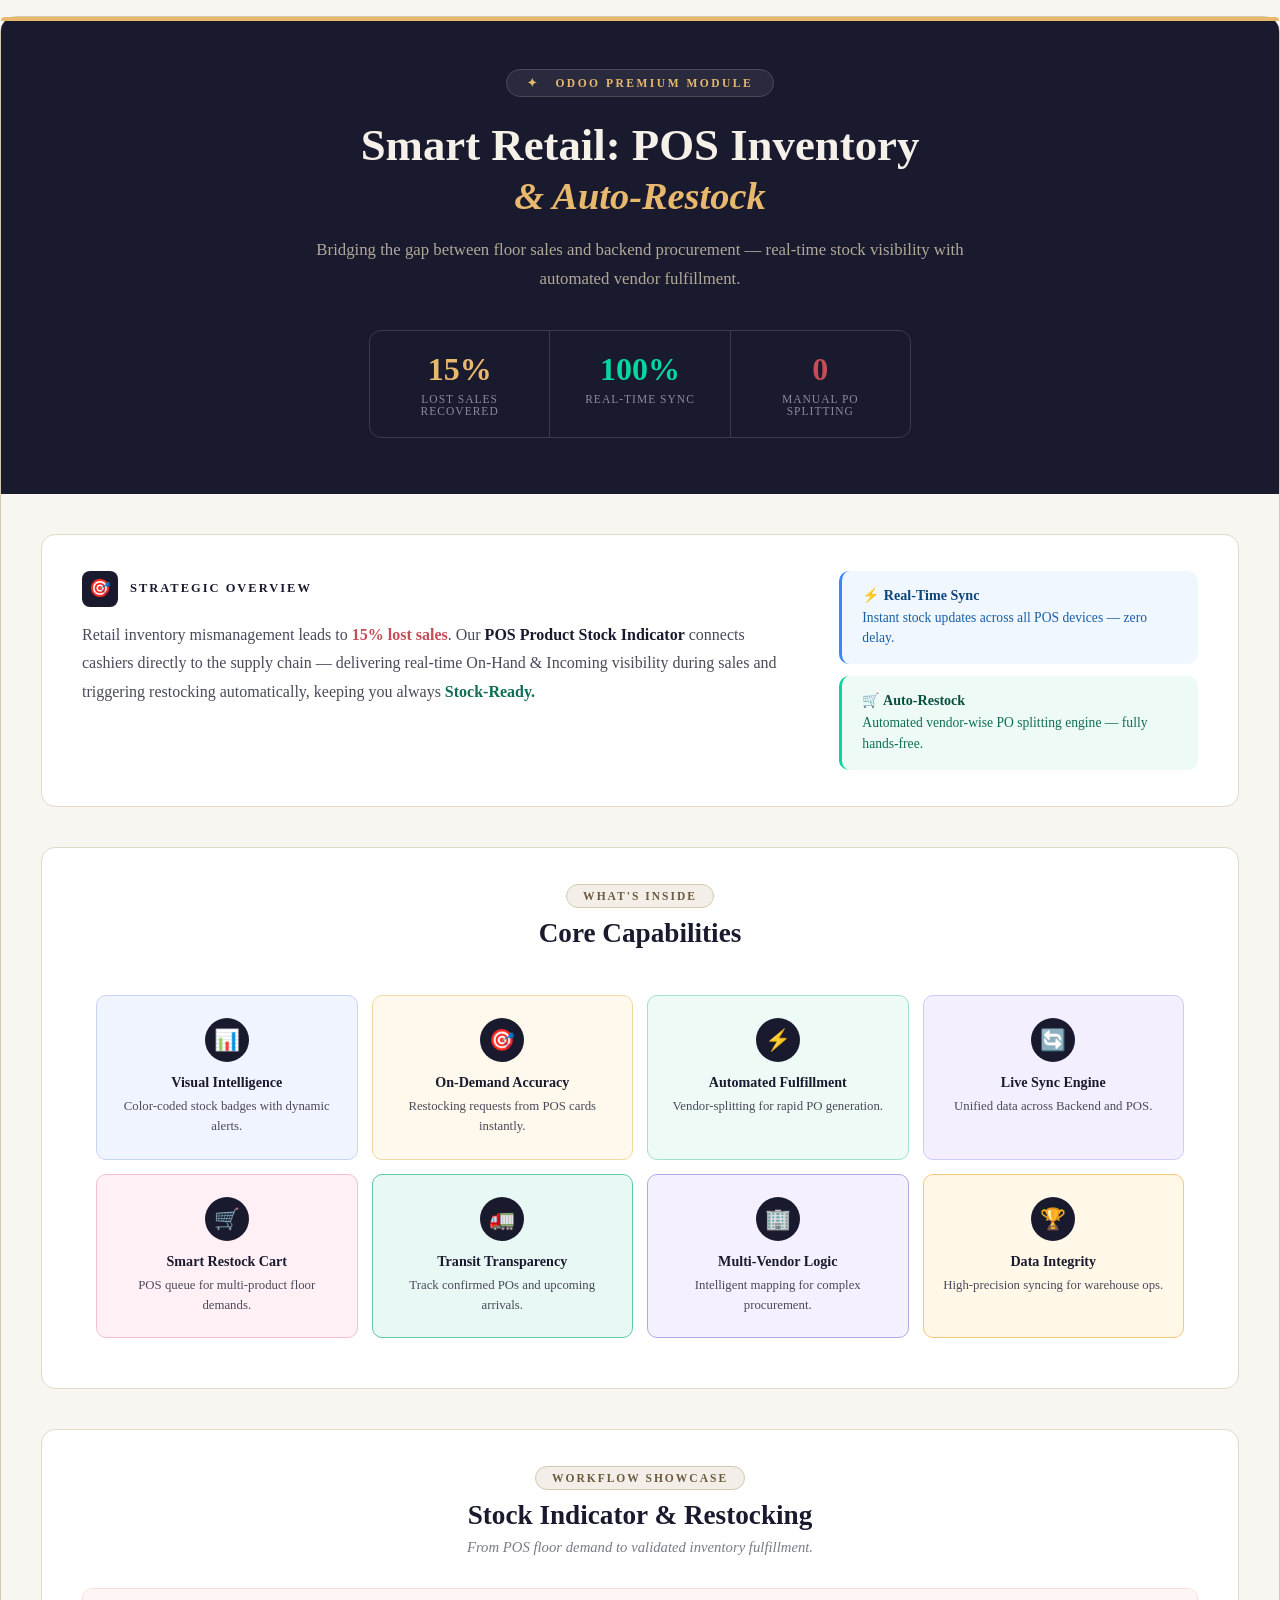
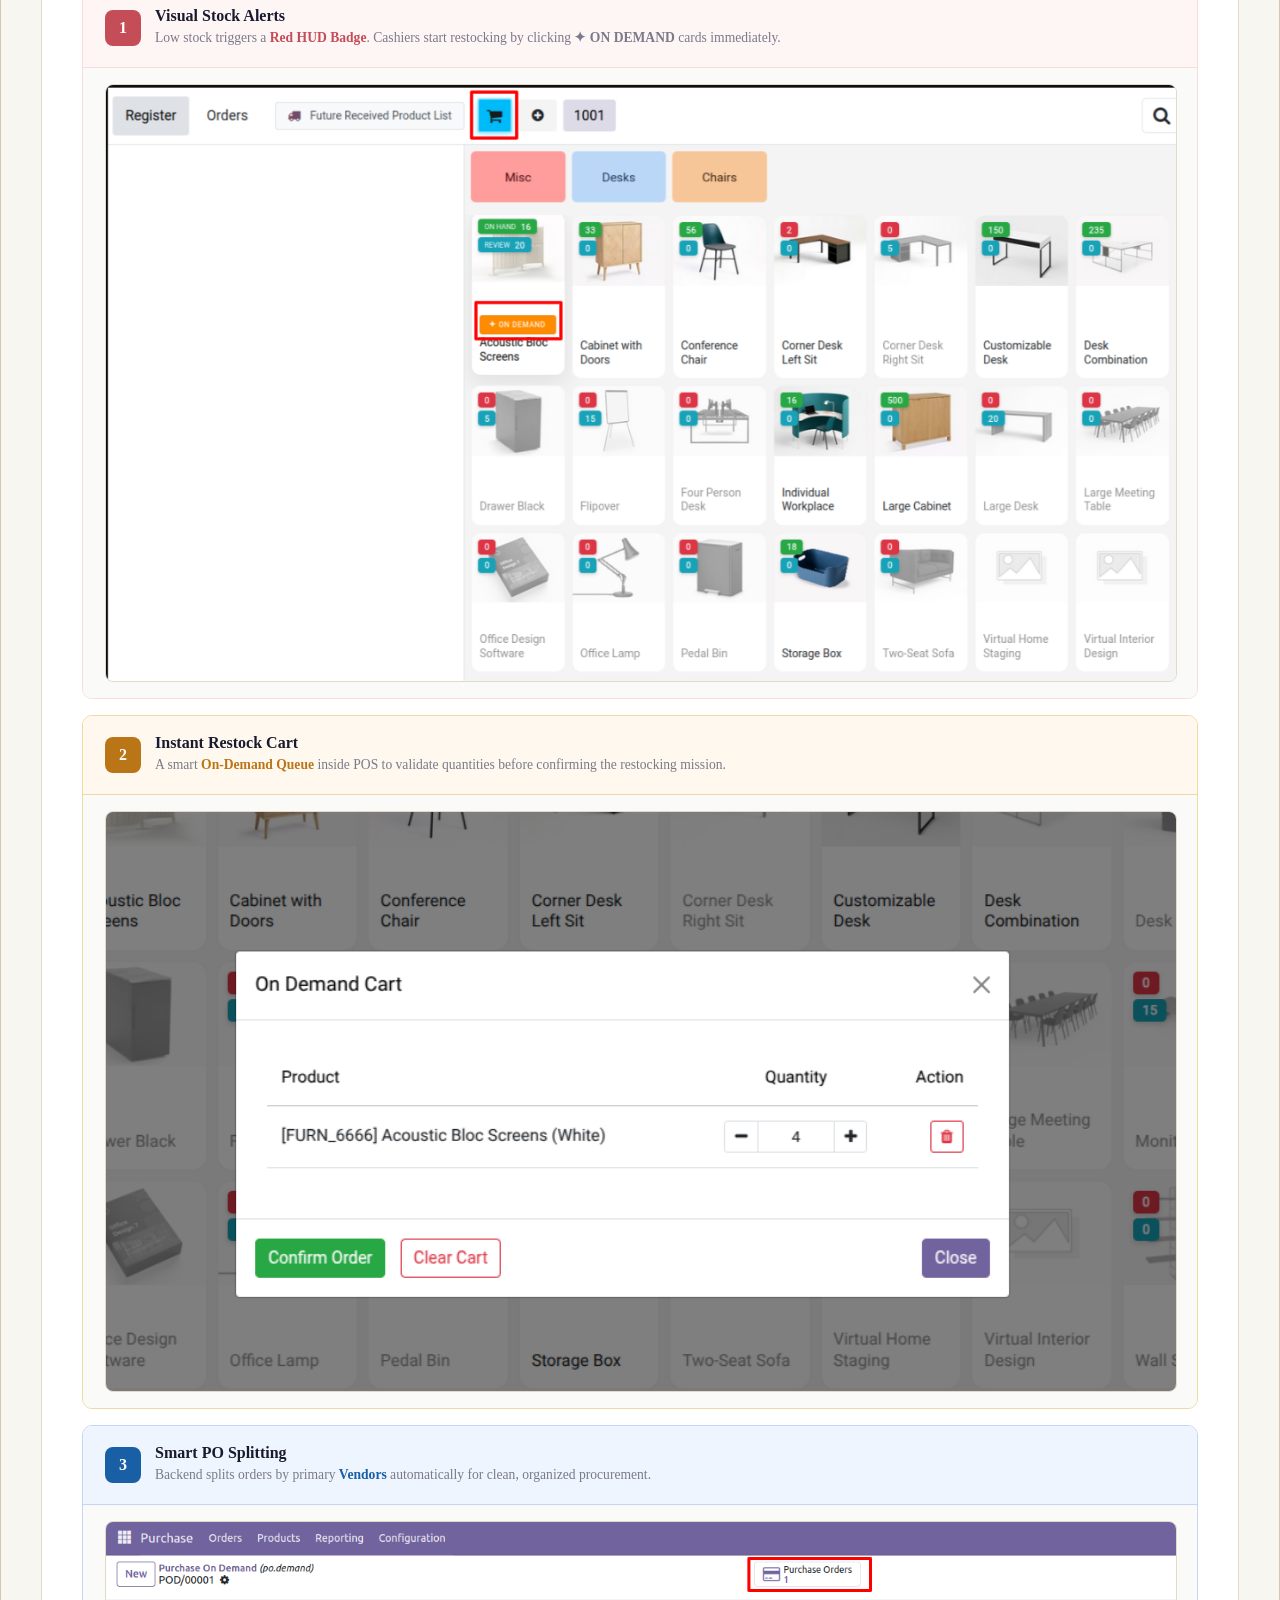
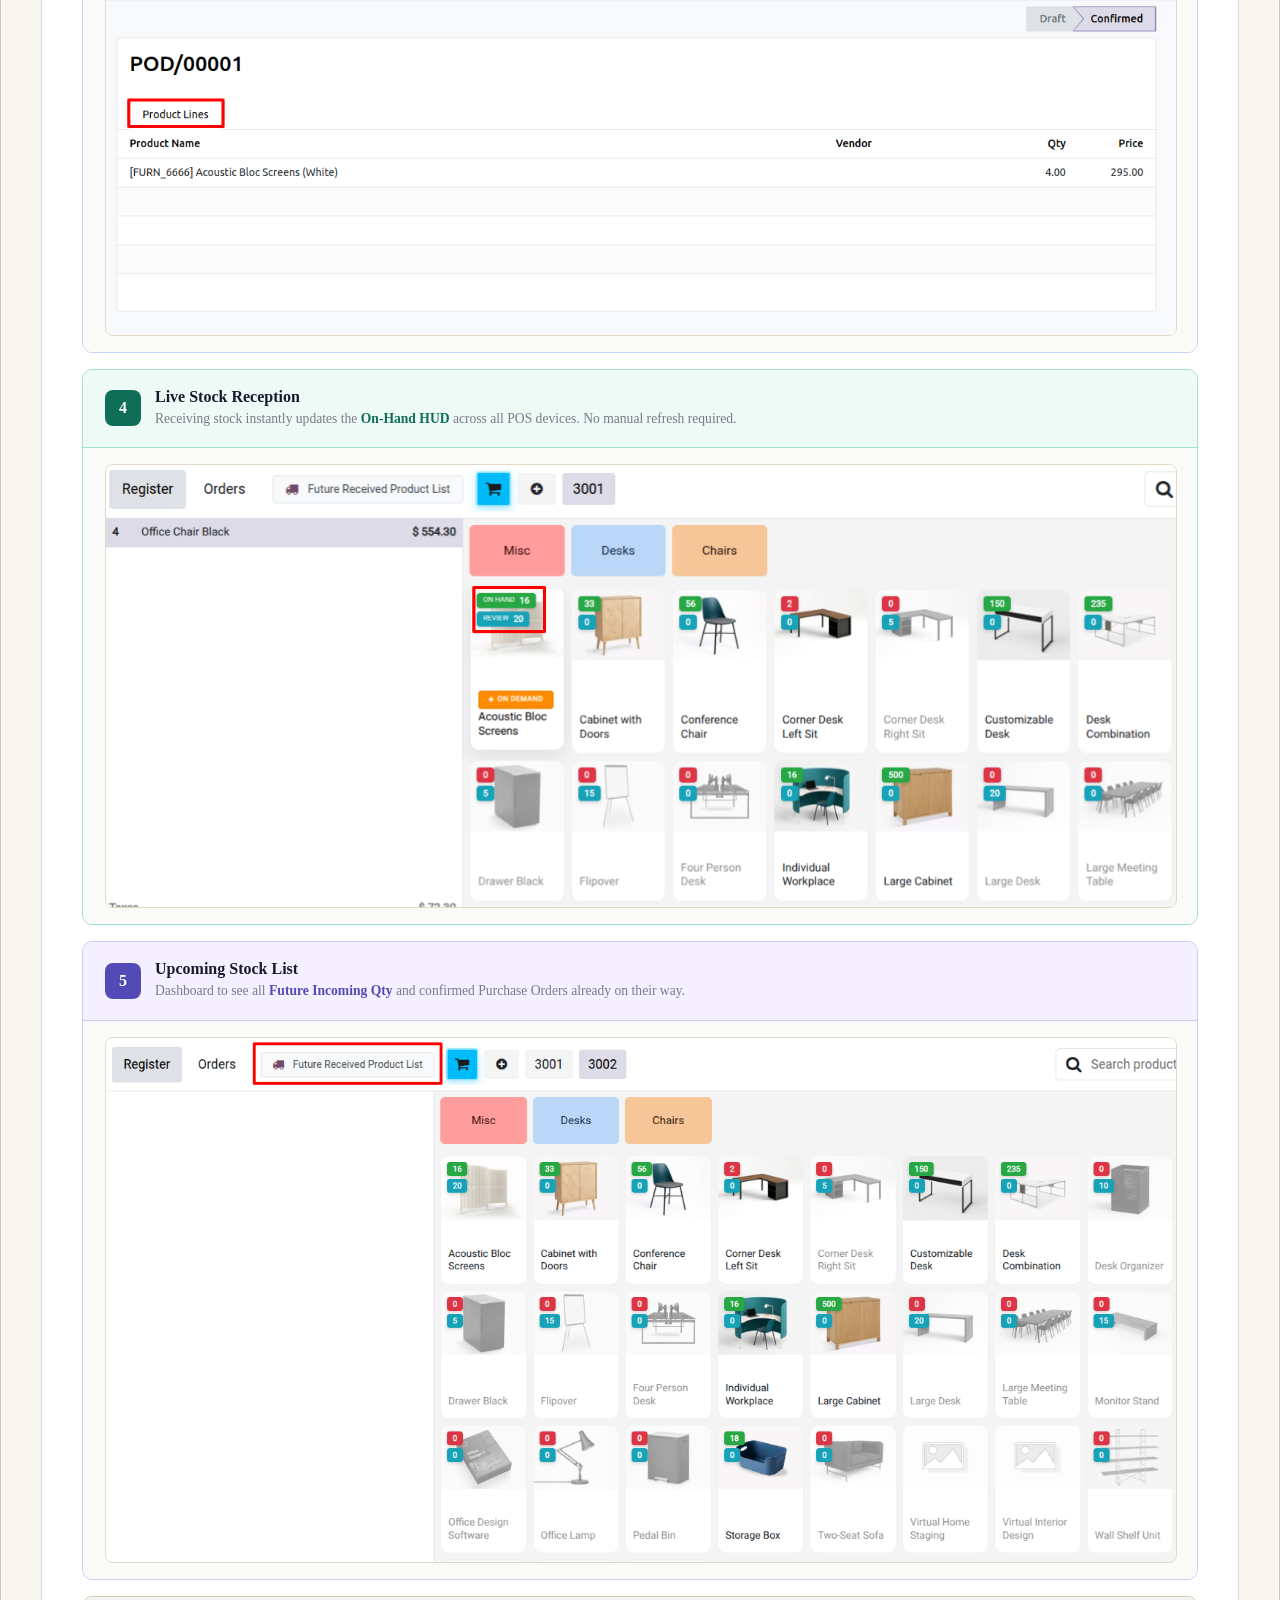
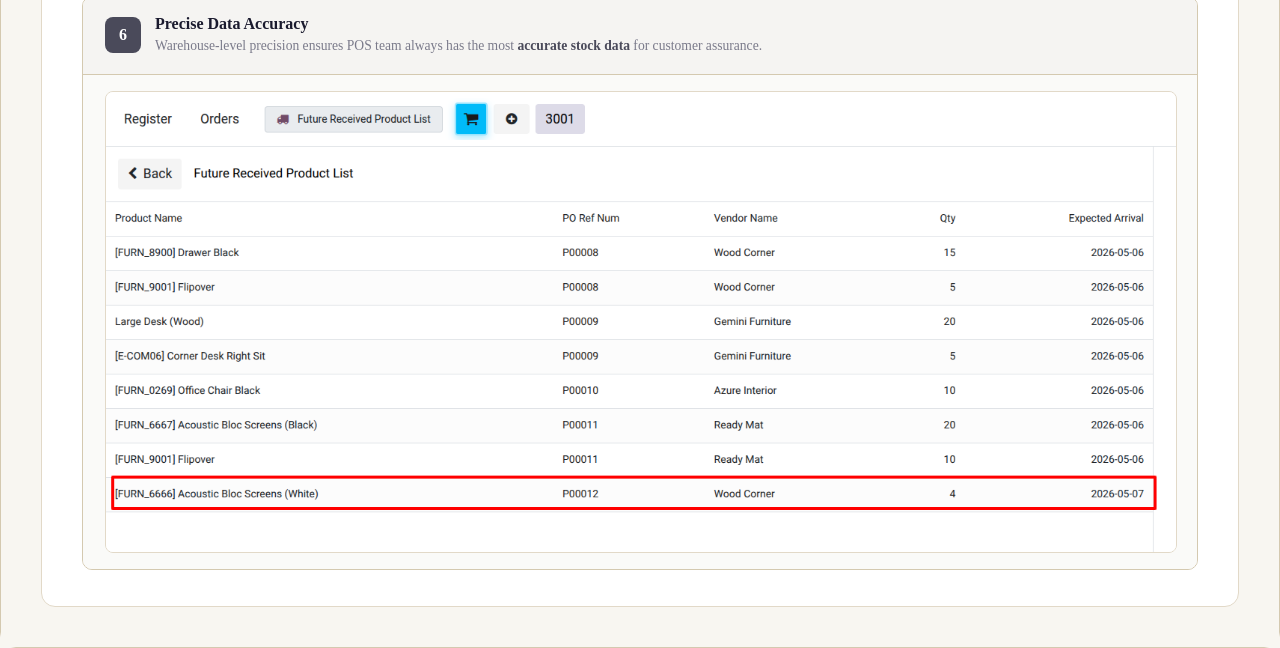
==== pos_stock_indicator/static/description/index.html @ 7fd99931 "Refactor HTML structure for workflow showcase Removed comments and adjusted structure for workflow s" ====
<!DOCTYPE html>
<html lang="en">
<head><meta charset="UTF-8"><title>POS Stock Indicator – Odoo</title></head>
<body style="margin:0;padding:0;background:#F8F6F1;font-family:'Georgia','Times New Roman',serif;">

<div id="pos-si" style="font-family:'Georgia','Times New Roman',serif!important;background-color:#F8F6F1!important;color:#1A1A2E!important;border-radius:16px!important;margin-top:16px!important;border:1px solid #D4C9B0!important;">

  <!-- HERO -->
  <div style="background-color:#1A1A2E!important;padding:64px 48px 56px!important;text-align:center!important;border-radius:14px 14px 0 0!important;">
    <div style="height:4px!important;background-color:#E8B86D!important;margin:-64px -48px 48px -48px!important;border-radius:14px 14px 0 0!important;"></div>
    <div style="max-width:820px!important;margin:0 auto!important;">
      <div style="display:inline-block!important;background-color:#2A2A3E!important;color:#E8B86D!important;padding:6px 20px!important;border-radius:40px!important;font-size:0.72rem!important;font-weight:700!important;letter-spacing:2.5px!important;text-transform:uppercase!important;margin-bottom:22px!important;border:1px solid #4A4A5A!important;font-family:'Georgia',serif!important;">
        ✦ &nbsp; Odoo Premium Module
      </div>
      <div style="font-size:2.8rem!important;font-weight:700!important;color:#F5F0E8!important;margin-bottom:16px!important;line-height:1.2!important;font-family:'Georgia',serif!important;">
        Smart Retail: POS Inventory
        <div style="color:#E8B86D!important;font-style:italic!important;font-size:2.4rem!important;font-family:'Georgia',serif!important;">&amp; Auto-Restock</div>
      </div>
      <div style="font-size:1.05rem!important;color:#B0A898!important;max-width:680px!important;margin:0 auto 36px!important;line-height:1.75!important;font-family:'Georgia',serif!important;">
        Bridging the gap between floor sales and backend procurement — real-time stock visibility with automated vendor fulfillment.
      </div>
      <div style="display:flex!important;justify-content:center!important;max-width:540px!important;margin:0 auto!important;border:1px solid #3A3A50!important;border-radius:12px!important;">
        <div style="flex:1!important;padding:20px 16px!important;text-align:center!important;border-right:1px solid #3A3A50!important;">
          <div style="font-size:2rem!important;font-weight:700!important;color:#E8B86D!important;font-family:'Georgia',serif!important;">15%</div>
          <div style="font-size:0.72rem!important;color:#8A8A9A!important;margin-top:5px!important;letter-spacing:1px!important;text-transform:uppercase!important;">Lost Sales Recovered</div>
        </div>
        <div style="flex:1!important;padding:20px 16px!important;text-align:center!important;border-right:1px solid #3A3A50!important;">
          <div style="font-size:2rem!important;font-weight:700!important;color:#06D6A0!important;font-family:'Georgia',serif!important;">100%</div>
          <div style="font-size:0.72rem!important;color:#8A8A9A!important;margin-top:5px!important;letter-spacing:1px!important;text-transform:uppercase!important;">Real-Time Sync</div>
        </div>
        <div style="flex:1!important;padding:20px 16px!important;text-align:center!important;">
          <div style="font-size:2rem!important;font-weight:700!important;color:#C44D58!important;font-family:'Georgia',serif!important;">0</div>
          <div style="font-size:0.72rem!important;color:#8A8A9A!important;margin-top:5px!important;letter-spacing:1px!important;text-transform:uppercase!important;">Manual PO Splitting</div>
        </div>
      </div>
    </div>
  </div>

  <!-- OVERVIEW -->
  <div style="padding:40px!important;background-color:#F8F6F1!important;">
    <div style="background-color:#FFFFFF!important;border-radius:14px!important;padding:36px 40px!important;border:1px solid #E2D9C8!important;">
      <div style="display:flex!important;gap:40px!important;align-items:flex-start!important;flex-wrap:wrap!important;">
        <div style="flex:2!important;min-width:260px!important;">
          <table style="border-collapse:collapse!important;margin-bottom:14px!important;">
            <tr>
              <td style="width:36px!important;height:36px!important;background-color:#1A1A2E!important;border-radius:8px!important;text-align:center!important;vertical-align:middle!important;font-size:1.1rem!important;padding:0!important;">🎯</td>
              <td style="padding-left:12px!important;vertical-align:middle!important;color:#1A1A2E!important;font-weight:700!important;font-size:0.78rem!important;letter-spacing:2px!important;text-transform:uppercase!important;font-family:'Georgia',serif!important;">Strategic Overview</td>
            </tr>
          </table>
          <div style="font-size:1rem!important;line-height:1.8!important;color:#4A4A5A!important;">
            Retail inventory mismanagement leads to <strong style="color:#C44D58!important;">15% lost sales</strong>. Our <strong style="color:#1A1A2E!important;">POS Product Stock Indicator</strong> connects cashiers directly to the supply chain — delivering real-time On-Hand &amp; Incoming visibility during sales and triggering restocking automatically, keeping you always <strong style="color:#0F6E56!important;">Stock-Ready.</strong>
          </div>
        </div>
        <div style="flex:1!important;min-width:220px!important;">
          <div style="background-color:#F0F7FF!important;padding:16px 20px!important;border-radius:10px!important;border-left:3px solid #3A86FF!important;margin-bottom:12px!important;">
            <div style="color:#0C447C!important;font-weight:700!important;font-size:0.88rem!important;margin-bottom:4px!important;font-family:'Georgia',serif!important;">⚡ Real-Time Sync</div>
            <div style="font-size:0.85rem!important;color:#185FA5!important;line-height:1.5!important;">Instant stock updates across all POS devices — zero delay.</div>
          </div>
          <div style="background-color:#EDFAF5!important;padding:16px 20px!important;border-radius:10px!important;border-left:3px solid #06D6A0!important;">
            <div style="color:#085041!important;font-weight:700!important;font-size:0.88rem!important;margin-bottom:4px!important;font-family:'Georgia',serif!important;">🛒 Auto-Restock</div>
            <div style="font-size:0.85rem!important;color:#0F6E56!important;line-height:1.5!important;">Automated vendor-wise PO splitting engine — fully hands-free.</div>
          </div>
        </div>
      </div>
    </div>
  </div>

  <!-- CORE CAPABILITIES -->
  <div style="padding:0 40px 40px!important;background-color:#F8F6F1!important;">
    <div style="background-color:#FFFFFF!important;border-radius:14px!important;padding:36px 40px!important;border:1px solid #E2D9C8!important;">
      <div style="text-align:center!important;margin-bottom:32px!important;">
        <div style="display:inline-block!important;background-color:#F3EFE8!important;color:#6B5B3E!important;padding:5px 16px!important;border-radius:30px!important;font-size:0.72rem!important;font-weight:700!important;letter-spacing:2px!important;text-transform:uppercase!important;border:1px solid #D4C9B0!important;margin-bottom:10px!important;">What's Inside</div>
        <div style="font-weight:700!important;color:#1A1A2E!important;font-size:1.7rem!important;font-family:'Georgia',serif!important;">Core Capabilities</div>
      </div>
      <table style="width:100%!important;border-collapse:separate!important;border-spacing:14px!important;">
        <tr>
          <td style="width:25%!important;background-color:#F0F4FF!important;padding:22px 18px!important;border-radius:10px!important;text-align:center!important;border:1px solid #C7D4F5!important;vertical-align:top!important;">
            <div style="width:44px!important;height:44px!important;background-color:#1A1A2E!important;border-radius:50%!important;font-size:1.3rem!important;margin:0 auto 12px!important;line-height:44px!important;text-align:center!important;">📊</div>
            <div style="font-weight:700!important;color:#1A1A2E!important;font-size:0.88rem!important;margin-bottom:6px!important;font-family:'Georgia',serif!important;">Visual Intelligence</div>
            <div style="font-size:0.8rem!important;color:#4A4A5A!important;line-height:1.55!important;">Color-coded stock badges with dynamic alerts.</div>
          </td>
          <td style="width:25%!important;background-color:#FFF8EC!important;padding:22px 18px!important;border-radius:10px!important;text-align:center!important;border:1px solid #F0D9A0!important;vertical-align:top!important;">
            <div style="width:44px!important;height:44px!important;background-color:#1A1A2E!important;border-radius:50%!important;font-size:1.3rem!important;margin:0 auto 12px!important;line-height:44px!important;text-align:center!important;">🎯</div>
            <div style="font-weight:700!important;color:#1A1A2E!important;font-size:0.88rem!important;margin-bottom:6px!important;font-family:'Georgia',serif!important;">On-Demand Accuracy</div>
            <div style="font-size:0.8rem!important;color:#4A4A5A!important;line-height:1.55!important;">Restocking requests from POS cards instantly.</div>
          </td>
          <td style="width:25%!important;background-color:#EDFAF5!important;padding:22px 18px!important;border-radius:10px!important;text-align:center!important;border:1px solid #9FE1CB!important;vertical-align:top!important;">
            <div style="width:44px!important;height:44px!important;background-color:#1A1A2E!important;border-radius:50%!important;font-size:1.3rem!important;margin:0 auto 12px!important;line-height:44px!important;text-align:center!important;">⚡</div>
            <div style="font-weight:700!important;color:#1A1A2E!important;font-size:0.88rem!important;margin-bottom:6px!important;font-family:'Georgia',serif!important;">Automated Fulfillment</div>
            <div style="font-size:0.8rem!important;color:#4A4A5A!important;line-height:1.55!important;">Vendor-splitting for rapid PO generation.</div>
          </td>
          <td style="width:25%!important;background-color:#F3EFFE!important;padding:22px 18px!important;border-radius:10px!important;text-align:center!important;border:1px solid #CECBF6!important;vertical-align:top!important;">
            <div style="width:44px!important;height:44px!important;background-color:#1A1A2E!important;border-radius:50%!important;font-size:1.3rem!important;margin:0 auto 12px!important;line-height:44px!important;text-align:center!important;">🔄</div>
            <div style="font-weight:700!important;color:#1A1A2E!important;font-size:0.88rem!important;margin-bottom:6px!important;font-family:'Georgia',serif!important;">Live Sync Engine</div>
            <div style="font-size:0.8rem!important;color:#4A4A5A!important;line-height:1.55!important;">Unified data across Backend and POS.</div>
          </td>
        </tr>
        <tr>
          <td style="width:25%!important;background-color:#FEF0F5!important;padding:22px 18px!important;border-radius:10px!important;text-align:center!important;border:1px solid #F4C0D1!important;vertical-align:top!important;">
            <div style="width:44px!important;height:44px!important;background-color:#1A1A2E!important;border-radius:50%!important;font-size:1.3rem!important;margin:0 auto 12px!important;line-height:44px!important;text-align:center!important;">🛒</div>
            <div style="font-weight:700!important;color:#1A1A2E!important;font-size:0.88rem!important;margin-bottom:6px!important;font-family:'Georgia',serif!important;">Smart Restock Cart</div>
            <div style="font-size:0.8rem!important;color:#4A4A5A!important;line-height:1.55!important;">POS queue for multi-product floor demands.</div>
          </td>
          <td style="width:25%!important;background-color:#E8F8F5!important;padding:22px 18px!important;border-radius:10px!important;text-align:center!important;border:1px solid #5DCAA5!important;vertical-align:top!important;">
            <div style="width:44px!important;height:44px!important;background-color:#1A1A2E!important;border-radius:50%!important;font-size:1.3rem!important;margin:0 auto 12px!important;line-height:44px!important;text-align:center!important;">🚛</div>
            <div style="font-weight:700!important;color:#1A1A2E!important;font-size:0.88rem!important;margin-bottom:6px!important;font-family:'Georgia',serif!important;">Transit Transparency</div>
            <div style="font-size:0.8rem!important;color:#4A4A5A!important;line-height:1.55!important;">Track confirmed POs and upcoming arrivals.</div>
          </td>
          <td style="width:25%!important;background-color:#F5F0FF!important;padding:22px 18px!important;border-radius:10px!important;text-align:center!important;border:1px solid #AFA9EC!important;vertical-align:top!important;">
            <div style="width:44px!important;height:44px!important;background-color:#1A1A2E!important;border-radius:50%!important;font-size:1.3rem!important;margin:0 auto 12px!important;line-height:44px!important;text-align:center!important;">🏢</div>
            <div style="font-weight:700!important;color:#1A1A2E!important;font-size:0.88rem!important;margin-bottom:6px!important;font-family:'Georgia',serif!important;">Multi-Vendor Logic</div>
            <div style="font-size:0.8rem!important;color:#4A4A5A!important;line-height:1.55!important;">Intelligent mapping for complex procurement.</div>
          </td>
          <td style="width:25%!important;background-color:#FFF8E8!important;padding:22px 18px!important;border-radius:10px!important;text-align:center!important;border:1px solid #FAC775!important;vertical-align:top!important;">
            <div style="width:44px!important;height:44px!important;background-color:#1A1A2E!important;border-radius:50%!important;font-size:1.3rem!important;margin:0 auto 12px!important;line-height:44px!important;text-align:center!important;">🏆</div>
            <div style="font-weight:700!important;color:#1A1A2E!important;font-size:0.88rem!important;margin-bottom:6px!important;font-family:'Georgia',serif!important;">Data Integrity</div>
            <div style="font-size:0.8rem!important;color:#4A4A5A!important;line-height:1.55!important;">High-precision syncing for warehouse ops.</div>
          </td>
        </tr>
      </table>
    </div>
  </div>

  <!-- WORKFLOW SHOWCASE — SINGLE COLUMN -->
  <div style="padding:0 40px 40px!important;background-color:#F8F6F1!important;">
    <div style="background-color:#FFFFFF!important;border-radius:14px!important;padding:36px 40px!important;border:1px solid #E2D9C8!important;">
      <div style="text-align:center!important;margin-bottom:32px!important;">
        <div style="display:inline-block!important;background-color:#F3EFE8!important;color:#6B5B3E!important;padding:5px 16px!important;border-radius:30px!important;font-size:0.72rem!important;font-weight:700!important;letter-spacing:2px!important;text-transform:uppercase!important;border:1px solid #D4C9B0!important;margin-bottom:10px!important;">Workflow Showcase</div>
        <div style="font-weight:700!important;color:#1A1A2E!important;font-size:1.7rem!important;margin-bottom:8px!important;font-family:'Georgia',serif!important;">Stock Indicator &amp; Restocking</div>
        <div style="color:#7A7A8A!important;font-size:0.92rem!important;font-style:italic!important;font-family:'Georgia',serif!important;">From POS floor demand to validated inventory fulfillment.</div>
      </div>

      <!-- Step 1 -->
      <div style="border:1px solid #FADCDC!important;border-radius:10px!important;margin-bottom:16px!important;overflow:hidden!important;">
        <table style="width:100%!important;border-collapse:collapse!important;background-color:#FEF5F5!important;">
          <tr>
            <td style="width:36px!important;padding:18px 0 18px 22px!important;vertical-align:middle!important;">
              <div style="width:36px!important;height:36px!important;background-color:#C44D58!important;border-radius:8px!important;color:#FFFFFF!important;font-weight:700!important;font-size:1rem!important;text-align:center!important;line-height:36px!important;">1</div>
            </td>
            <td style="padding:18px 22px 18px 14px!important;vertical-align:middle!important;">
              <div style="color:#1A1A2E!important;font-weight:700!important;font-size:1rem!important;margin-bottom:3px!important;font-family:'Georgia',serif!important;">Visual Stock Alerts</div>
              <div style="color:#7A7A8A!important;font-size:0.85rem!important;line-height:1.5!important;">Low stock triggers a <strong style="color:#C44D58!important;">Red HUD Badge</strong>. Cashiers start restocking by clicking <strong>✦ ON DEMAND</strong> cards immediately.</div>
            </td>
          </tr>
        </table>
        <div style="padding:16px 22px!important;background-color:#FAFAF8!important;border-top:1px solid #FADCDC!important;">
          <img src="img_1.png" style="width:100%!important;border-radius:8px!important;border:1px solid #E2D9C8!important;display:block!important;" alt="Step 1">
        </div>
      </div>

      <!-- Step 2 -->
      <div style="border:1px solid #F0D9A0!important;border-radius:10px!important;margin-bottom:16px!important;overflow:hidden!important;">
        <table style="width:100%!important;border-collapse:collapse!important;background-color:#FFF8EE!important;">
          <tr>
            <td style="width:36px!important;padding:18px 0 18px 22px!important;vertical-align:middle!important;">
              <div style="width:36px!important;height:36px!important;background-color:#BA7517!important;border-radius:8px!important;color:#FFFFFF!important;font-weight:700!important;font-size:1rem!important;text-align:center!important;line-height:36px!important;">2</div>
            </td>
            <td style="padding:18px 22px 18px 14px!important;vertical-align:middle!important;">
              <div style="color:#1A1A2E!important;font-weight:700!important;font-size:1rem!important;margin-bottom:3px!important;font-family:'Georgia',serif!important;">Instant Restock Cart</div>
              <div style="color:#7A7A8A!important;font-size:0.85rem!important;line-height:1.5!important;">A smart <strong style="color:#BA7517!important;">On-Demand Queue</strong> inside POS to validate quantities before confirming the restocking mission.</div>
            </td>
          </tr>
        </table>
        <div style="padding:16px 22px!important;background-color:#FAFAF8!important;border-top:1px solid #F0D9A0!important;">
          <img src="img_2.png" style="width:100%!important;border-radius:8px!important;border:1px solid #E2D9C8!important;display:block!important;" alt="Step 2">
        </div>
      </div>

      <!-- Step 3 -->
      <div style="border:1px solid #C7D4F5!important;border-radius:10px!important;margin-bottom:16px!important;overflow:hidden!important;">
        <table style="width:100%!important;border-collapse:collapse!important;background-color:#EFF5FF!important;">
          <tr>
            <td style="width:36px!important;padding:18px 0 18px 22px!important;vertical-align:middle!important;">
              <div style="width:36px!important;height:36px!important;background-color:#185FA5!important;border-radius:8px!important;color:#FFFFFF!important;font-weight:700!important;font-size:1rem!important;text-align:center!important;line-height:36px!important;">3</div>
            </td>
            <td style="padding:18px 22px 18px 14px!important;vertical-align:middle!important;">
              <div style="color:#1A1A2E!important;font-weight:700!important;font-size:1rem!important;margin-bottom:3px!important;font-family:'Georgia',serif!important;">Smart PO Splitting</div>
              <div style="color:#7A7A8A!important;font-size:0.85rem!important;line-height:1.5!important;">Backend splits orders by primary <strong style="color:#185FA5!important;">Vendors</strong> automatically for clean, organized procurement.</div>
            </td>
          </tr>
        </table>
        <div style="padding:16px 22px!important;background-color:#FAFAF8!important;border-top:1px solid #C7D4F5!important;">
          <img src="img_3.png" style="width:100%!important;border-radius:8px!important;border:1px solid #E2D9C8!important;display:block!important;" alt="Step 3">
        </div>
      </div>

      <!-- Step 4 -->
      <div style="border:1px solid #9FE1CB!important;border-radius:10px!important;margin-bottom:16px!important;overflow:hidden!important;">
        <table style="width:100%!important;border-collapse:collapse!important;background-color:#EDFAF5!important;">
          <tr>
            <td style="width:36px!important;padding:18px 0 18px 22px!important;vertical-align:middle!important;">
              <div style="width:36px!important;height:36px!important;background-color:#0F6E56!important;border-radius:8px!important;color:#FFFFFF!important;font-weight:700!important;font-size:1rem!important;text-align:center!important;line-height:36px!important;">4</div>
            </td>
            <td style="padding:18px 22px 18px 14px!important;vertical-align:middle!important;">
              <div style="color:#1A1A2E!important;font-weight:700!important;font-size:1rem!important;margin-bottom:3px!important;font-family:'Georgia',serif!important;">Live Stock Reception</div>
              <div style="color:#7A7A8A!important;font-size:0.85rem!important;line-height:1.5!important;">Receiving stock instantly updates the <strong style="color:#0F6E56!important;">On-Hand HUD</strong> across all POS devices. No manual refresh required.</div>
            </td>
          </tr>
        </table>
        <div style="padding:16px 22px!important;background-color:#FAFAF8!important;border-top:1px solid #9FE1CB!important;">
          <img src="img_4.png" style="width:100%!important;border-radius:8px!important;border:1px solid #E2D9C8!important;display:block!important;" alt="Step 4">
        </div>
      </div>

      <!-- Step 5 -->
      <div style="border:1px solid #CECBF6!important;border-radius:10px!important;margin-bottom:16px!important;overflow:hidden!important;">
        <table style="width:100%!important;border-collapse:collapse!important;background-color:#F5F0FF!important;">
          <tr>
            <td style="width:36px!important;padding:18px 0 18px 22px!important;vertical-align:middle!important;">
              <div style="width:36px!important;height:36px!important;background-color:#534AB7!important;border-radius:8px!important;color:#FFFFFF!important;font-weight:700!important;font-size:1rem!important;text-align:center!important;line-height:36px!important;">5</div>
            </td>
            <td style="padding:18px 22px 18px 14px!important;vertical-align:middle!important;">
              <div style="color:#1A1A2E!important;font-weight:700!important;font-size:1rem!important;margin-bottom:3px!important;font-family:'Georgia',serif!important;">Upcoming Stock List</div>
              <div style="color:#7A7A8A!important;font-size:0.85rem!important;line-height:1.5!important;">Dashboard to see all <strong style="color:#534AB7!important;">Future Incoming Qty</strong> and confirmed Purchase Orders already on their way.</div>
            </td>
          </tr>
        </table>
        <div style="padding:16px 22px!important;background-color:#FAFAF8!important;border-top:1px solid #CECBF6!important;">
          <img src="img_5.png" style="width:100%!important;border-radius:8px!important;border:1px solid #E2D9C8!important;display:block!important;" alt="Step 5">
        </div>
      </div>

      <!-- Step 6 -->
      <div style="border:1px solid #D4C9B0!important;border-radius:10px!important;margin-bottom:0!important;overflow:hidden!important;">
        <table style="width:100%!important;border-collapse:collapse!important;background-color:#F5F4F2!important;">
          <tr>
            <td style="width:36px!important;padding:18px 0 18px 22px!important;vertical-align:middle!important;">
              <div style="width:36px!important;height:36px!important;background-color:#4A4A5A!important;border-radius:8px!important;color:#FFFFFF!important;font-weight:700!important;font-size:1rem!important;text-align:center!important;line-height:36px!important;">6</div>
            </td>
            <td style="padding:18px 22px 18px 14px!important;vertical-align:middle!important;">
              <div style="color:#1A1A2E!important;font-weight:700!important;font-size:1rem!important;margin-bottom:3px!important;font-family:'Georgia',serif!important;">Precise Data Accuracy</div>
              <div style="color:#7A7A8A!important;font-size:0.85rem!important;line-height:1.5!important;">Warehouse-level precision ensures POS team always has the most <strong style="color:#4A4A5A!important;">accurate stock data</strong> for customer assurance.</div>
            </td>
          </tr>
        </table>
        <div style="padding:16px 22px!important;background-color:#FAFAF8!important;border-top:1px solid #D4C9B0!important;">
          <img src="img_6.png" style="width:100%!important;border-radius:8px!important;border:1px solid #E2D9C8!important;display:block!important;" alt="Step 6">
        </div>
      </div>

    </div>
  </div>

</div>
</body>
</html>
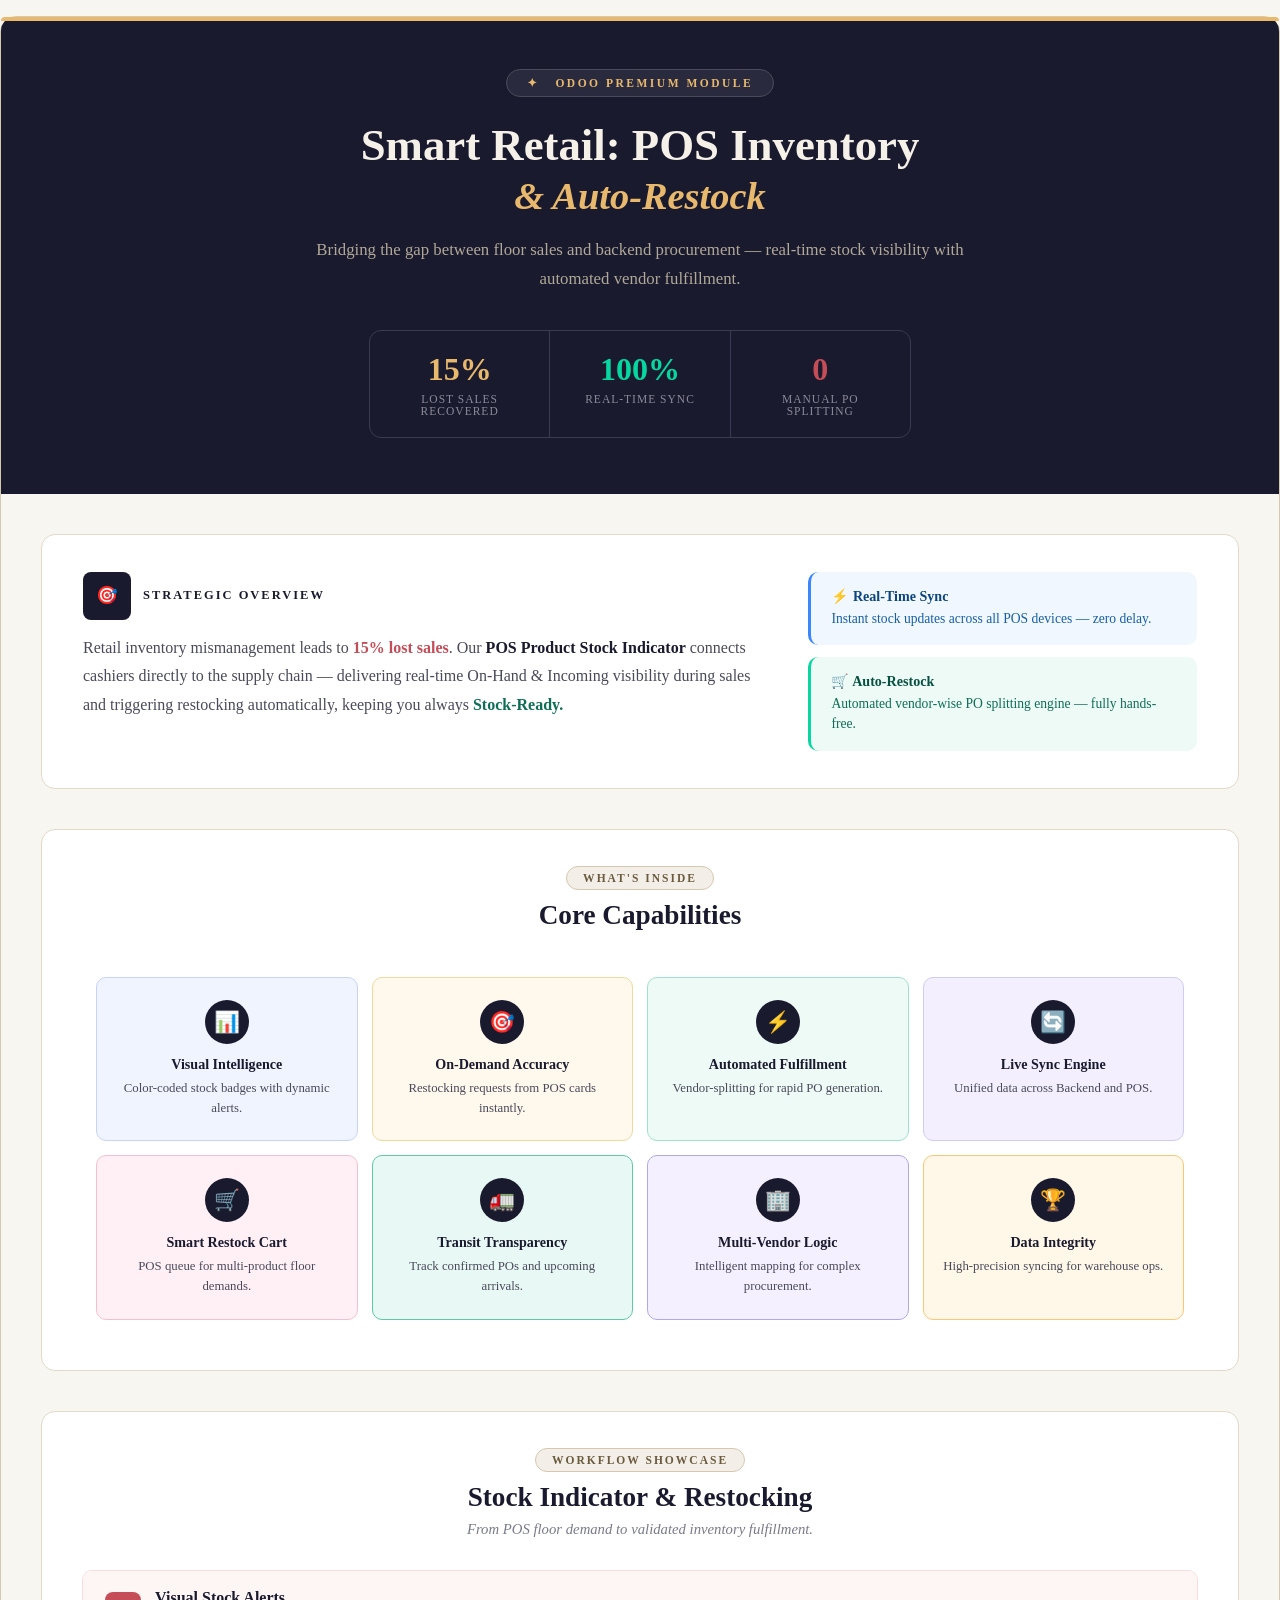
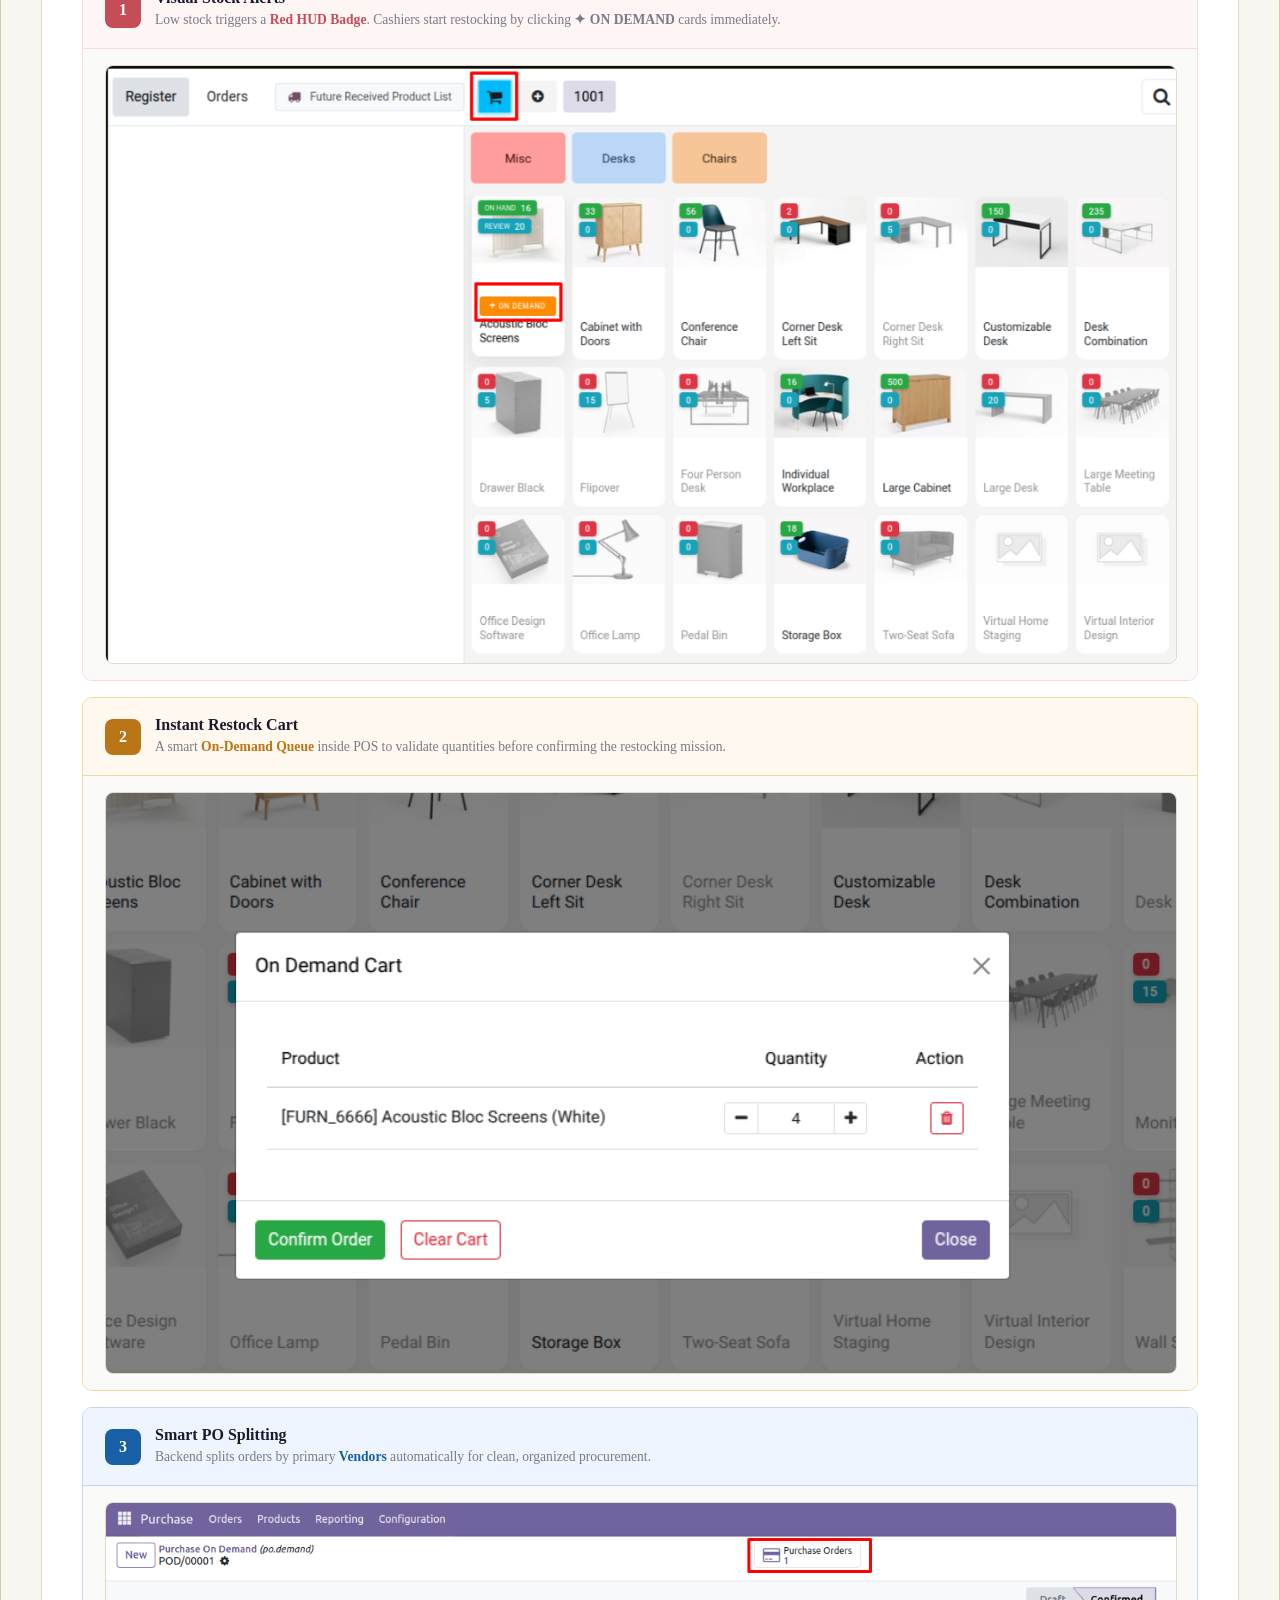
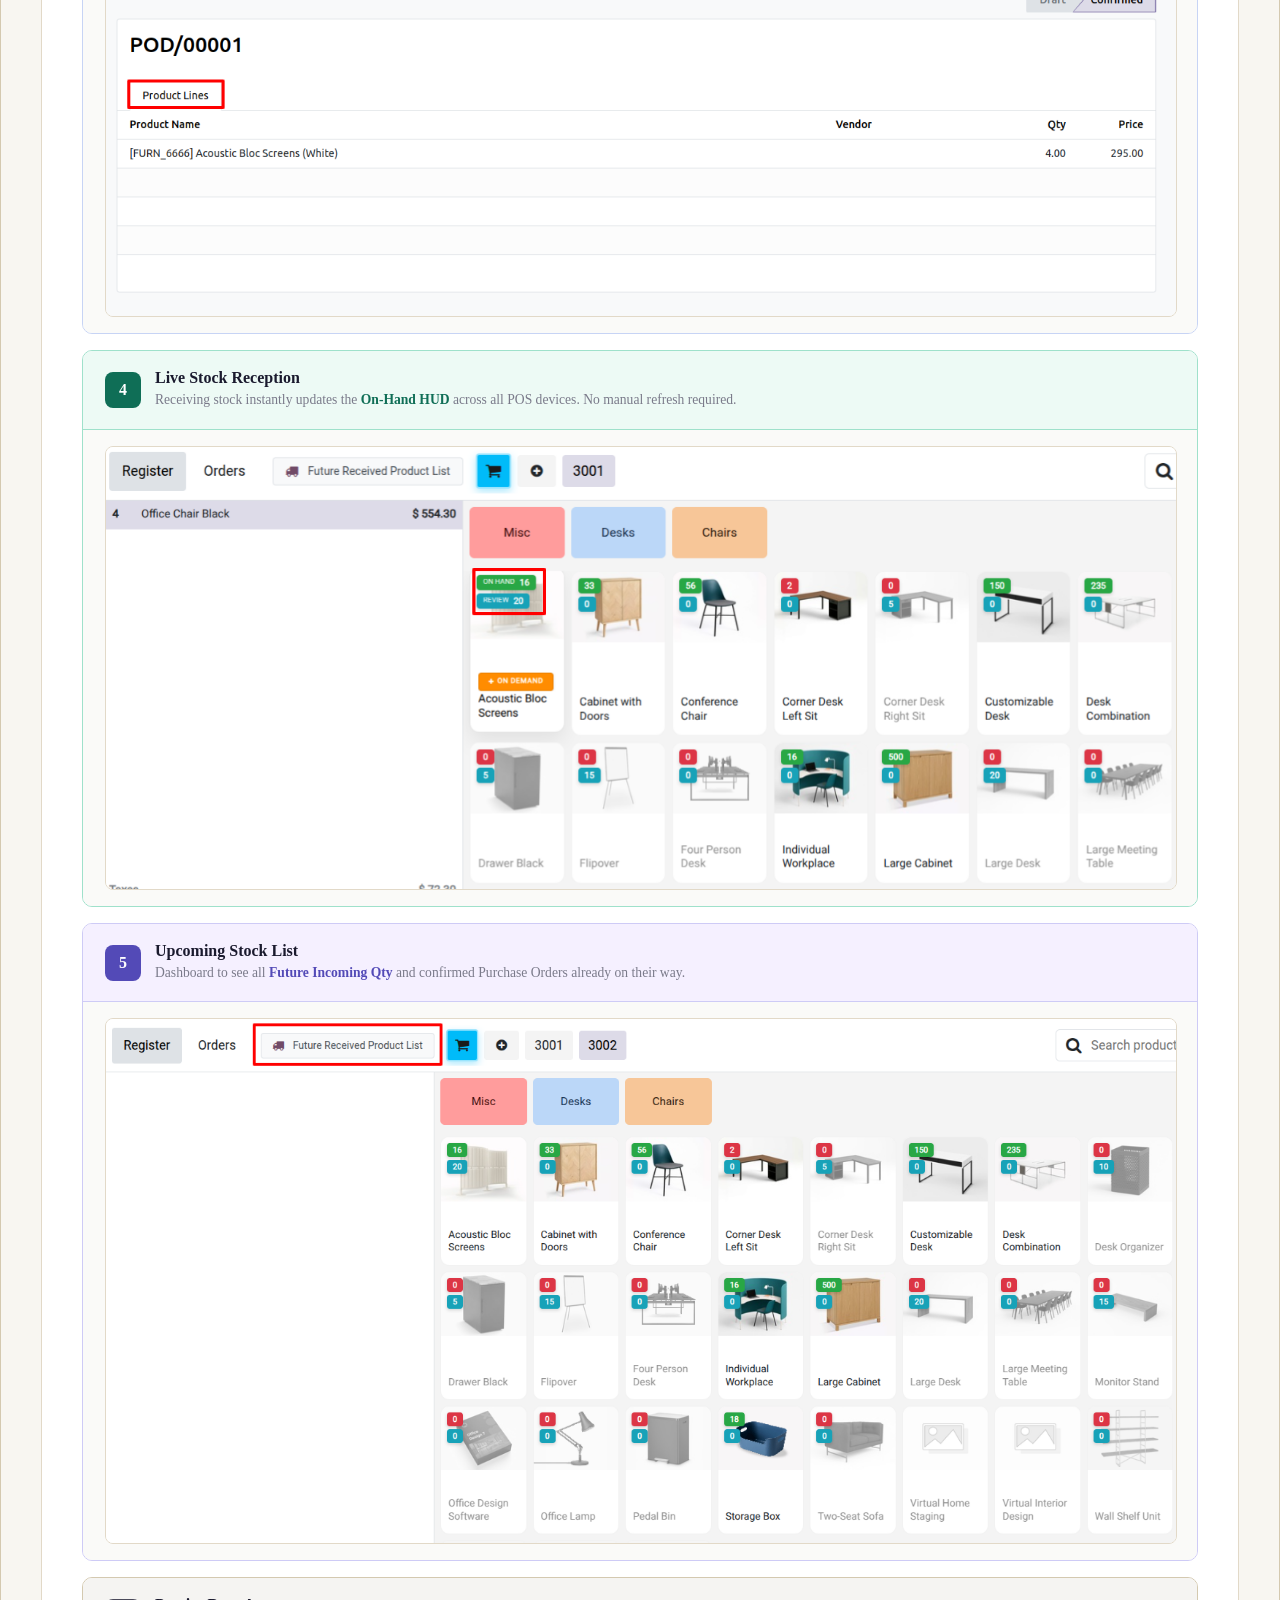
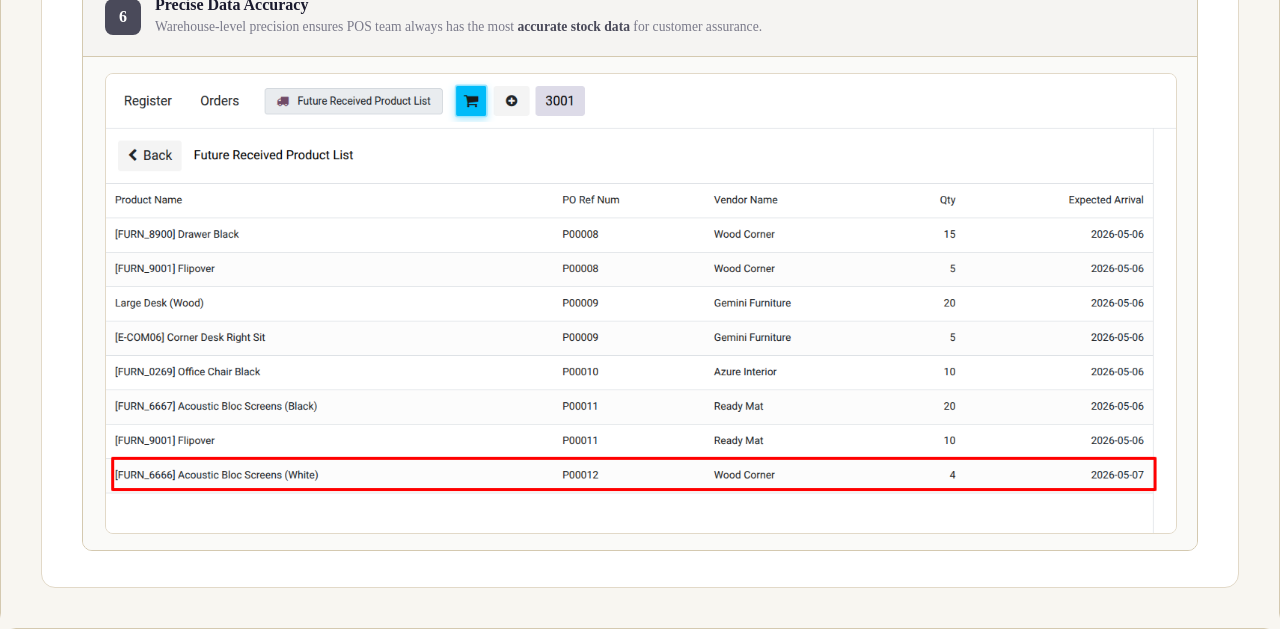
==== commit 8ace23fd: "Refactor HTML structure for overview section" ====
--- a/pos_stock_indicator/static/description/index.html
+++ b/pos_stock_indicator/static/description/index.html
@@ -39,29 +39,33 @@
   <!-- OVERVIEW -->
   <div style="padding:40px!important;background-color:#F8F6F1!important;">
     <div style="background-color:#FFFFFF!important;border-radius:14px!important;padding:36px 40px!important;border:1px solid #E2D9C8!important;">
-      <div style="display:flex!important;gap:40px!important;align-items:flex-start!important;flex-wrap:wrap!important;">
-        <div style="flex:2!important;min-width:260px!important;">
-          <table style="border-collapse:collapse!important;margin-bottom:14px!important;">
-            <tr>
-              <td style="width:36px!important;height:36px!important;background-color:#1A1A2E!important;border-radius:8px!important;text-align:center!important;vertical-align:middle!important;font-size:1.1rem!important;padding:0!important;">🎯</td>
-              <td style="padding-left:12px!important;vertical-align:middle!important;color:#1A1A2E!important;font-weight:700!important;font-size:0.78rem!important;letter-spacing:2px!important;text-transform:uppercase!important;font-family:'Georgia',serif!important;">Strategic Overview</td>
-            </tr>
-          </table>
-          <div style="font-size:1rem!important;line-height:1.8!important;color:#4A4A5A!important;">
-            Retail inventory mismanagement leads to <strong style="color:#C44D58!important;">15% lost sales</strong>. Our <strong style="color:#1A1A2E!important;">POS Product Stock Indicator</strong> connects cashiers directly to the supply chain — delivering real-time On-Hand &amp; Incoming visibility during sales and triggering restocking automatically, keeping you always <strong style="color:#0F6E56!important;">Stock-Ready.</strong>
-          </div>
-        </div>
-        <div style="flex:1!important;min-width:220px!important;">
-          <div style="background-color:#F0F7FF!important;padding:16px 20px!important;border-radius:10px!important;border-left:3px solid #3A86FF!important;margin-bottom:12px!important;">
-            <div style="color:#0C447C!important;font-weight:700!important;font-size:0.88rem!important;margin-bottom:4px!important;font-family:'Georgia',serif!important;">⚡ Real-Time Sync</div>
-            <div style="font-size:0.85rem!important;color:#185FA5!important;line-height:1.5!important;">Instant stock updates across all POS devices — zero delay.</div>
-          </div>
-          <div style="background-color:#EDFAF5!important;padding:16px 20px!important;border-radius:10px!important;border-left:3px solid #06D6A0!important;">
-            <div style="color:#085041!important;font-weight:700!important;font-size:0.88rem!important;margin-bottom:4px!important;font-family:'Georgia',serif!important;">🛒 Auto-Restock</div>
-            <div style="font-size:0.85rem!important;color:#0F6E56!important;line-height:1.5!important;">Automated vendor-wise PO splitting engine — fully hands-free.</div>
-          </div>
-        </div>
-      </div>
+      <table style="width:100%!important;border-collapse:collapse!important;">
+        <tr>
+          <!-- Left: text -->
+          <td style="width:65%!important;padding-right:32px!important;vertical-align:top!important;">
+            <table style="border-collapse:collapse!important;margin-bottom:14px!important;">
+              <tr>
+                <td style="width:36px!important;height:36px!important;background-color:#1A1A2E!important;border-radius:8px!important;text-align:center!important;vertical-align:middle!important;font-size:1.1rem!important;padding:6px!important;">🎯</td>
+                <td style="padding-left:12px!important;vertical-align:middle!important;color:#1A1A2E!important;font-weight:700!important;font-size:0.78rem!important;letter-spacing:2px!important;text-transform:uppercase!important;font-family:'Georgia',serif!important;">Strategic Overview</td>
+              </tr>
+            </table>
+            <div style="font-size:1rem!important;line-height:1.8!important;color:#4A4A5A!important;">
+              Retail inventory mismanagement leads to <strong style="color:#C44D58!important;">15% lost sales</strong>. Our <strong style="color:#1A1A2E!important;">POS Product Stock Indicator</strong> connects cashiers directly to the supply chain — delivering real-time On-Hand &amp; Incoming visibility during sales and triggering restocking automatically, keeping you always <strong style="color:#0F6E56!important;">Stock-Ready.</strong>
+            </div>
+          </td>
+          <!-- Right: feature boxes -->
+          <td style="width:35%!important;vertical-align:top!important;">
+            <div style="background-color:#F0F7FF!important;padding:16px 20px!important;border-radius:10px!important;border-left:3px solid #3A86FF!important;margin-bottom:12px!important;">
+              <div style="color:#0C447C!important;font-weight:700!important;font-size:0.88rem!important;margin-bottom:4px!important;font-family:'Georgia',serif!important;">⚡ Real-Time Sync</div>
+              <div style="font-size:0.85rem!important;color:#185FA5!important;line-height:1.5!important;">Instant stock updates across all POS devices — zero delay.</div>
+            </div>
+            <div style="background-color:#EDFAF5!important;padding:16px 20px!important;border-radius:10px!important;border-left:3px solid #06D6A0!important;">
+              <div style="color:#085041!important;font-weight:700!important;font-size:0.88rem!important;margin-bottom:4px!important;font-family:'Georgia',serif!important;">🛒 Auto-Restock</div>
+              <div style="font-size:0.85rem!important;color:#0F6E56!important;line-height:1.5!important;">Automated vendor-wise PO splitting engine — fully hands-free.</div>
+            </div>
+          </td>
+        </tr>
+      </table>
     </div>
   </div>
 
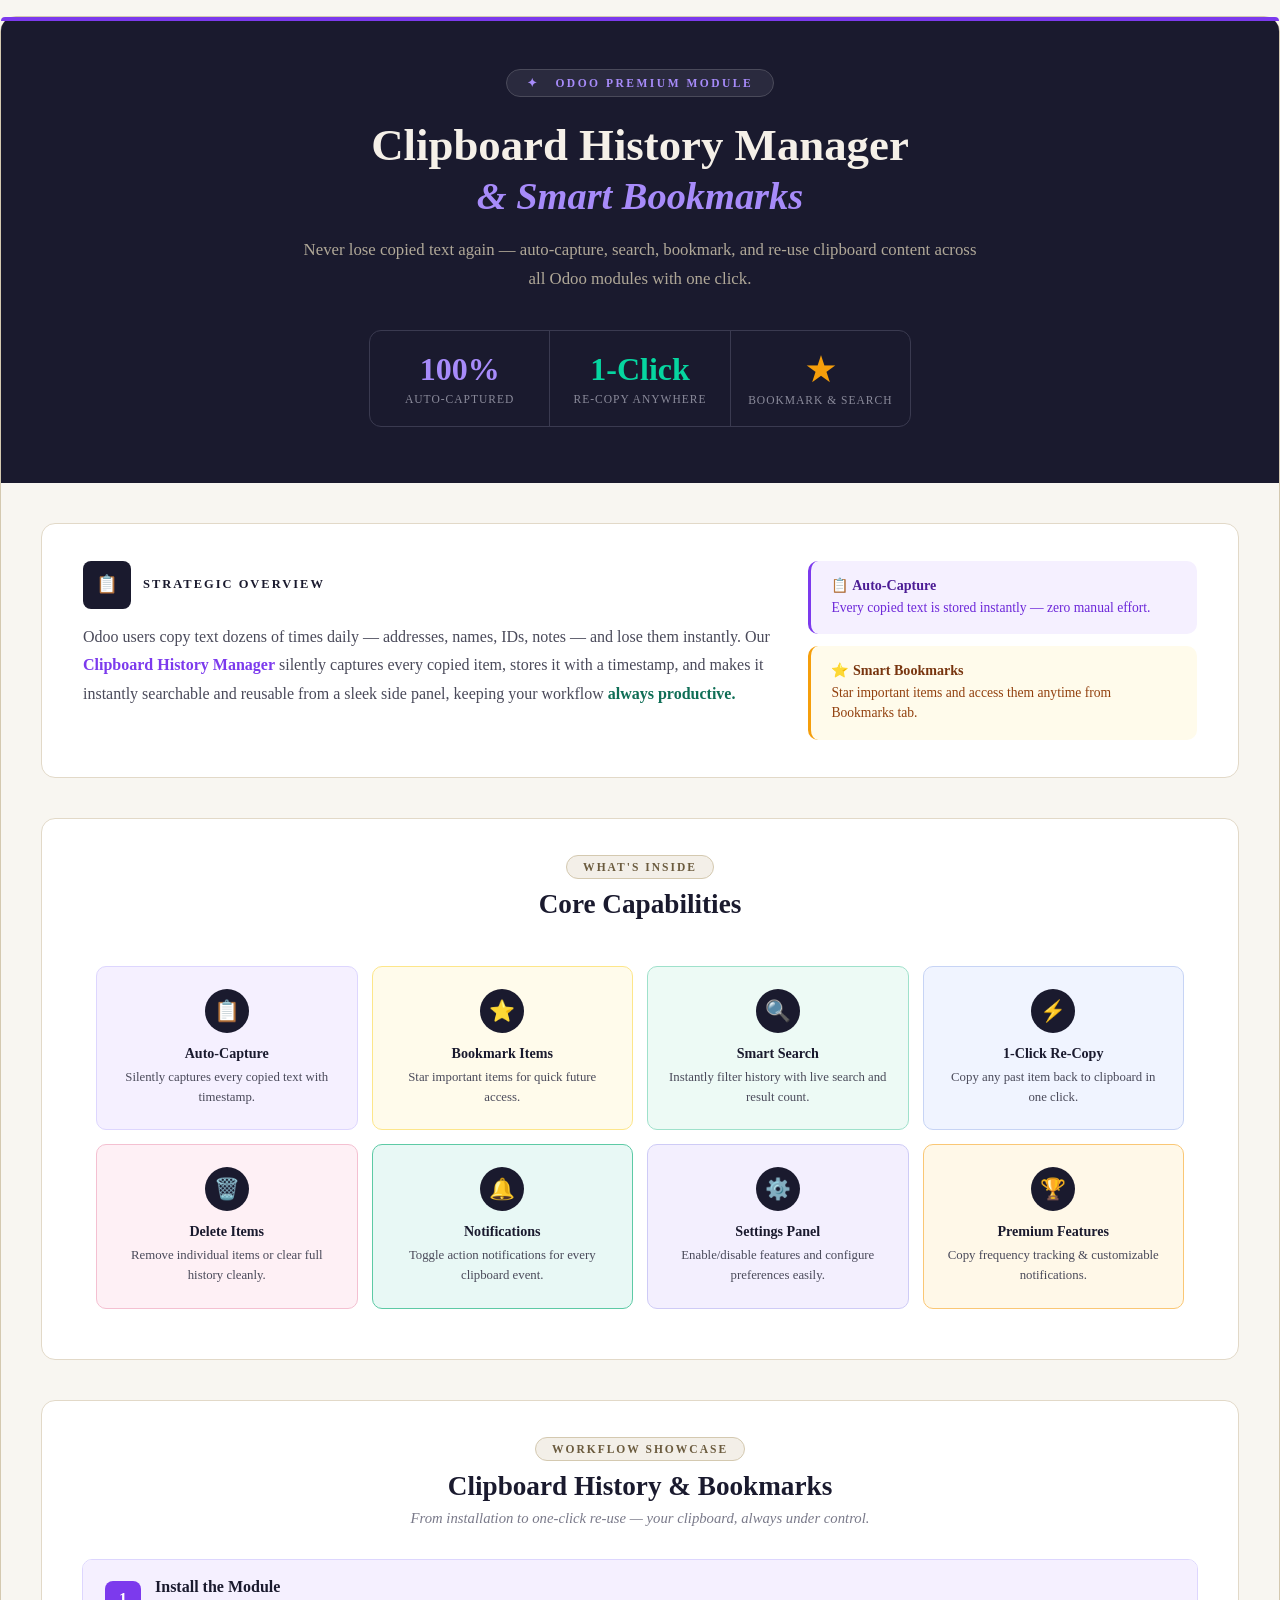
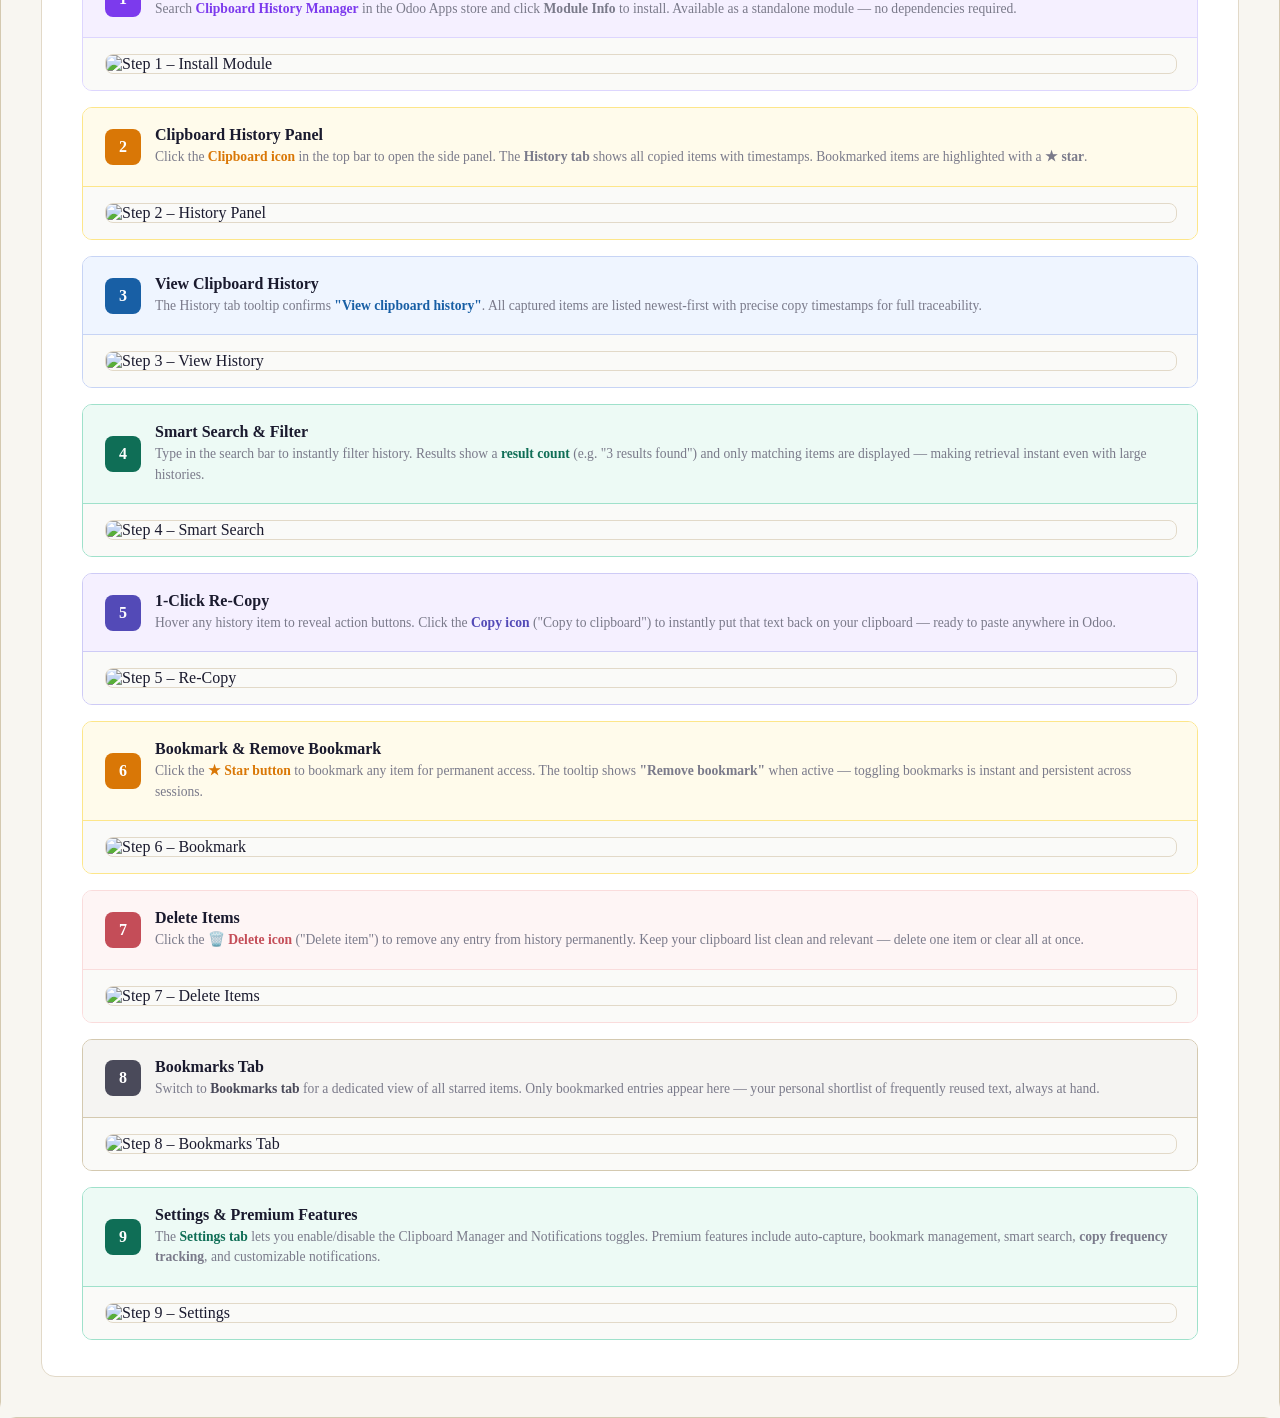
==== commit bcbcdf92: "Update print statement from 'Hello' to 'Goodbye'" ====
--- a/pos_stock_indicator/static/description/index.html
+++ b/pos_stock_indicator/static/description/index.html
@@ -1,36 +1,36 @@
 <!DOCTYPE html>
 <html lang="en">
-<head><meta charset="UTF-8"><title>POS Stock Indicator – Odoo</title></head>
+<head><meta charset="UTF-8"><title>Clipboard History Manager – Odoo</title></head>
 <body style="margin:0;padding:0;background:#F8F6F1;font-family:'Georgia','Times New Roman',serif;">
 
-<div id="pos-si" style="font-family:'Georgia','Times New Roman',serif!important;background-color:#F8F6F1!important;color:#1A1A2E!important;border-radius:16px!important;margin-top:16px!important;border:1px solid #D4C9B0!important;">
+<div id="chm-si" style="font-family:'Georgia','Times New Roman',serif!important;background-color:#F8F6F1!important;color:#1A1A2E!important;border-radius:16px!important;margin-top:16px!important;border:1px solid #D4C9B0!important;">
 
   <!-- HERO -->
   <div style="background-color:#1A1A2E!important;padding:64px 48px 56px!important;text-align:center!important;border-radius:14px 14px 0 0!important;">
-    <div style="height:4px!important;background-color:#E8B86D!important;margin:-64px -48px 48px -48px!important;border-radius:14px 14px 0 0!important;"></div>
+    <div style="height:4px!important;background-color:#7C3AED!important;margin:-64px -48px 48px -48px!important;border-radius:14px 14px 0 0!important;"></div>
     <div style="max-width:820px!important;margin:0 auto!important;">
-      <div style="display:inline-block!important;background-color:#2A2A3E!important;color:#E8B86D!important;padding:6px 20px!important;border-radius:40px!important;font-size:0.72rem!important;font-weight:700!important;letter-spacing:2.5px!important;text-transform:uppercase!important;margin-bottom:22px!important;border:1px solid #4A4A5A!important;font-family:'Georgia',serif!important;">
+      <div style="display:inline-block!important;background-color:#2A2A3E!important;color:#A78BFA!important;padding:6px 20px!important;border-radius:40px!important;font-size:0.72rem!important;font-weight:700!important;letter-spacing:2.5px!important;text-transform:uppercase!important;margin-bottom:22px!important;border:1px solid #4A4A5A!important;font-family:'Georgia',serif!important;">
         ✦ &nbsp; Odoo Premium Module
       </div>
       <div style="font-size:2.8rem!important;font-weight:700!important;color:#F5F0E8!important;margin-bottom:16px!important;line-height:1.2!important;font-family:'Georgia',serif!important;">
-        Smart Retail: POS Inventory
-        <div style="color:#E8B86D!important;font-style:italic!important;font-size:2.4rem!important;font-family:'Georgia',serif!important;">&amp; Auto-Restock</div>
+        Clipboard History Manager
+        <div style="color:#A78BFA!important;font-style:italic!important;font-size:2.4rem!important;font-family:'Georgia',serif!important;">&amp; Smart Bookmarks</div>
       </div>
       <div style="font-size:1.05rem!important;color:#B0A898!important;max-width:680px!important;margin:0 auto 36px!important;line-height:1.75!important;font-family:'Georgia',serif!important;">
-        Bridging the gap between floor sales and backend procurement — real-time stock visibility with automated vendor fulfillment.
+        Never lose copied text again — auto-capture, search, bookmark, and re-use clipboard content across all Odoo modules with one click.
       </div>
       <div style="display:flex!important;justify-content:center!important;max-width:540px!important;margin:0 auto!important;border:1px solid #3A3A50!important;border-radius:12px!important;">
         <div style="flex:1!important;padding:20px 16px!important;text-align:center!important;border-right:1px solid #3A3A50!important;">
-          <div style="font-size:2rem!important;font-weight:700!important;color:#E8B86D!important;font-family:'Georgia',serif!important;">15%</div>
-          <div style="font-size:0.72rem!important;color:#8A8A9A!important;margin-top:5px!important;letter-spacing:1px!important;text-transform:uppercase!important;">Lost Sales Recovered</div>
+          <div style="font-size:2rem!important;font-weight:700!important;color:#A78BFA!important;font-family:'Georgia',serif!important;">100%</div>
+          <div style="font-size:0.72rem!important;color:#8A8A9A!important;margin-top:5px!important;letter-spacing:1px!important;text-transform:uppercase!important;">Auto-Captured</div>
         </div>
         <div style="flex:1!important;padding:20px 16px!important;text-align:center!important;border-right:1px solid #3A3A50!important;">
-          <div style="font-size:2rem!important;font-weight:700!important;color:#06D6A0!important;font-family:'Georgia',serif!important;">100%</div>
-          <div style="font-size:0.72rem!important;color:#8A8A9A!important;margin-top:5px!important;letter-spacing:1px!important;text-transform:uppercase!important;">Real-Time Sync</div>
+          <div style="font-size:2rem!important;font-weight:700!important;color:#06D6A0!important;font-family:'Georgia',serif!important;">1-Click</div>
+          <div style="font-size:0.72rem!important;color:#8A8A9A!important;margin-top:5px!important;letter-spacing:1px!important;text-transform:uppercase!important;">Re-Copy Anywhere</div>
         </div>
         <div style="flex:1!important;padding:20px 16px!important;text-align:center!important;">
-          <div style="font-size:2rem!important;font-weight:700!important;color:#C44D58!important;font-family:'Georgia',serif!important;">0</div>
-          <div style="font-size:0.72rem!important;color:#8A8A9A!important;margin-top:5px!important;letter-spacing:1px!important;text-transform:uppercase!important;">Manual PO Splitting</div>
+          <div style="font-size:2rem!important;font-weight:700!important;color:#F59E0B!important;font-family:'Georgia',serif!important;">★</div>
+          <div style="font-size:0.72rem!important;color:#8A8A9A!important;margin-top:5px!important;letter-spacing:1px!important;text-transform:uppercase!important;">Bookmark &amp; Search</div>
         </div>
       </div>
     </div>
@@ -45,23 +45,23 @@
           <td style="width:65%!important;padding-right:32px!important;vertical-align:top!important;">
             <table style="border-collapse:collapse!important;margin-bottom:14px!important;">
               <tr>
-                <td style="width:36px!important;height:36px!important;background-color:#1A1A2E!important;border-radius:8px!important;text-align:center!important;vertical-align:middle!important;font-size:1.1rem!important;padding:6px!important;">🎯</td>
+                <td style="width:36px!important;height:36px!important;background-color:#1A1A2E!important;border-radius:8px!important;text-align:center!important;vertical-align:middle!important;font-size:1.1rem!important;padding:6px!important;">📋</td>
                 <td style="padding-left:12px!important;vertical-align:middle!important;color:#1A1A2E!important;font-weight:700!important;font-size:0.78rem!important;letter-spacing:2px!important;text-transform:uppercase!important;font-family:'Georgia',serif!important;">Strategic Overview</td>
               </tr>
             </table>
             <div style="font-size:1rem!important;line-height:1.8!important;color:#4A4A5A!important;">
-              Retail inventory mismanagement leads to <strong style="color:#C44D58!important;">15% lost sales</strong>. Our <strong style="color:#1A1A2E!important;">POS Product Stock Indicator</strong> connects cashiers directly to the supply chain — delivering real-time On-Hand &amp; Incoming visibility during sales and triggering restocking automatically, keeping you always <strong style="color:#0F6E56!important;">Stock-Ready.</strong>
+              Odoo users copy text dozens of times daily — addresses, names, IDs, notes — and lose them instantly. Our <strong style="color:#7C3AED!important;">Clipboard History Manager</strong> silently captures every copied item, stores it with a timestamp, and makes it instantly searchable and reusable from a sleek side panel, keeping your workflow <strong style="color:#0F6E56!important;">always productive.</strong>
             </div>
           </td>
           <!-- Right: feature boxes -->
           <td style="width:35%!important;vertical-align:top!important;">
-            <div style="background-color:#F0F7FF!important;padding:16px 20px!important;border-radius:10px!important;border-left:3px solid #3A86FF!important;margin-bottom:12px!important;">
-              <div style="color:#0C447C!important;font-weight:700!important;font-size:0.88rem!important;margin-bottom:4px!important;font-family:'Georgia',serif!important;">⚡ Real-Time Sync</div>
-              <div style="font-size:0.85rem!important;color:#185FA5!important;line-height:1.5!important;">Instant stock updates across all POS devices — zero delay.</div>
+            <div style="background-color:#F5F0FF!important;padding:16px 20px!important;border-radius:10px!important;border-left:3px solid #7C3AED!important;margin-bottom:12px!important;">
+              <div style="color:#4C1D95!important;font-weight:700!important;font-size:0.88rem!important;margin-bottom:4px!important;font-family:'Georgia',serif!important;">📋 Auto-Capture</div>
+              <div style="font-size:0.85rem!important;color:#6D28D9!important;line-height:1.5!important;">Every copied text is stored instantly — zero manual effort.</div>
             </div>
-            <div style="background-color:#EDFAF5!important;padding:16px 20px!important;border-radius:10px!important;border-left:3px solid #06D6A0!important;">
-              <div style="color:#085041!important;font-weight:700!important;font-size:0.88rem!important;margin-bottom:4px!important;font-family:'Georgia',serif!important;">🛒 Auto-Restock</div>
-              <div style="font-size:0.85rem!important;color:#0F6E56!important;line-height:1.5!important;">Automated vendor-wise PO splitting engine — fully hands-free.</div>
+            <div style="background-color:#FFFBEB!important;padding:16px 20px!important;border-radius:10px!important;border-left:3px solid #F59E0B!important;">
+              <div style="color:#78350F!important;font-weight:700!important;font-size:0.88rem!important;margin-bottom:4px!important;font-family:'Georgia',serif!important;">⭐ Smart Bookmarks</div>
+              <div style="font-size:0.85rem!important;color:#92400E!important;line-height:1.5!important;">Star important items and access them anytime from Bookmarks tab.</div>
             </div>
           </td>
         </tr>
@@ -78,95 +78,95 @@
       </div>
       <table style="width:100%!important;border-collapse:separate!important;border-spacing:14px!important;">
         <tr>
+          <td style="width:25%!important;background-color:#F5F0FF!important;padding:22px 18px!important;border-radius:10px!important;text-align:center!important;border:1px solid #DDD6FE!important;vertical-align:top!important;">
+            <div style="width:44px!important;height:44px!important;background-color:#1A1A2E!important;border-radius:50%!important;font-size:1.3rem!important;margin:0 auto 12px!important;line-height:44px!important;text-align:center!important;">📋</div>
+            <div style="font-weight:700!important;color:#1A1A2E!important;font-size:0.88rem!important;margin-bottom:6px!important;font-family:'Georgia',serif!important;">Auto-Capture</div>
+            <div style="font-size:0.8rem!important;color:#4A4A5A!important;line-height:1.55!important;">Silently captures every copied text with timestamp.</div>
+          </td>
+          <td style="width:25%!important;background-color:#FFFBEB!important;padding:22px 18px!important;border-radius:10px!important;text-align:center!important;border:1px solid #FDE68A!important;vertical-align:top!important;">
+            <div style="width:44px!important;height:44px!important;background-color:#1A1A2E!important;border-radius:50%!important;font-size:1.3rem!important;margin:0 auto 12px!important;line-height:44px!important;text-align:center!important;">⭐</div>
+            <div style="font-weight:700!important;color:#1A1A2E!important;font-size:0.88rem!important;margin-bottom:6px!important;font-family:'Georgia',serif!important;">Bookmark Items</div>
+            <div style="font-size:0.8rem!important;color:#4A4A5A!important;line-height:1.55!important;">Star important items for quick future access.</div>
+          </td>
+          <td style="width:25%!important;background-color:#EDFAF5!important;padding:22px 18px!important;border-radius:10px!important;text-align:center!important;border:1px solid #9FE1CB!important;vertical-align:top!important;">
+            <div style="width:44px!important;height:44px!important;background-color:#1A1A2E!important;border-radius:50%!important;font-size:1.3rem!important;margin:0 auto 12px!important;line-height:44px!important;text-align:center!important;">🔍</div>
+            <div style="font-weight:700!important;color:#1A1A2E!important;font-size:0.88rem!important;margin-bottom:6px!important;font-family:'Georgia',serif!important;">Smart Search</div>
+            <div style="font-size:0.8rem!important;color:#4A4A5A!important;line-height:1.55!important;">Instantly filter history with live search and result count.</div>
+          </td>
           <td style="width:25%!important;background-color:#F0F4FF!important;padding:22px 18px!important;border-radius:10px!important;text-align:center!important;border:1px solid #C7D4F5!important;vertical-align:top!important;">
-            <div style="width:44px!important;height:44px!important;background-color:#1A1A2E!important;border-radius:50%!important;font-size:1.3rem!important;margin:0 auto 12px!important;line-height:44px!important;text-align:center!important;">📊</div>
-            <div style="font-weight:700!important;color:#1A1A2E!important;font-size:0.88rem!important;margin-bottom:6px!important;font-family:'Georgia',serif!important;">Visual Intelligence</div>
-            <div style="font-size:0.8rem!important;color:#4A4A5A!important;line-height:1.55!important;">Color-coded stock badges with dynamic alerts.</div>
-          </td>
-          <td style="width:25%!important;background-color:#FFF8EC!important;padding:22px 18px!important;border-radius:10px!important;text-align:center!important;border:1px solid #F0D9A0!important;vertical-align:top!important;">
-            <div style="width:44px!important;height:44px!important;background-color:#1A1A2E!important;border-radius:50%!important;font-size:1.3rem!important;margin:0 auto 12px!important;line-height:44px!important;text-align:center!important;">🎯</div>
-            <div style="font-weight:700!important;color:#1A1A2E!important;font-size:0.88rem!important;margin-bottom:6px!important;font-family:'Georgia',serif!important;">On-Demand Accuracy</div>
-            <div style="font-size:0.8rem!important;color:#4A4A5A!important;line-height:1.55!important;">Restocking requests from POS cards instantly.</div>
-          </td>
-          <td style="width:25%!important;background-color:#EDFAF5!important;padding:22px 18px!important;border-radius:10px!important;text-align:center!important;border:1px solid #9FE1CB!important;vertical-align:top!important;">
             <div style="width:44px!important;height:44px!important;background-color:#1A1A2E!important;border-radius:50%!important;font-size:1.3rem!important;margin:0 auto 12px!important;line-height:44px!important;text-align:center!important;">⚡</div>
-            <div style="font-weight:700!important;color:#1A1A2E!important;font-size:0.88rem!important;margin-bottom:6px!important;font-family:'Georgia',serif!important;">Automated Fulfillment</div>
-            <div style="font-size:0.8rem!important;color:#4A4A5A!important;line-height:1.55!important;">Vendor-splitting for rapid PO generation.</div>
-          </td>
-          <td style="width:25%!important;background-color:#F3EFFE!important;padding:22px 18px!important;border-radius:10px!important;text-align:center!important;border:1px solid #CECBF6!important;vertical-align:top!important;">
-            <div style="width:44px!important;height:44px!important;background-color:#1A1A2E!important;border-radius:50%!important;font-size:1.3rem!important;margin:0 auto 12px!important;line-height:44px!important;text-align:center!important;">🔄</div>
-            <div style="font-weight:700!important;color:#1A1A2E!important;font-size:0.88rem!important;margin-bottom:6px!important;font-family:'Georgia',serif!important;">Live Sync Engine</div>
-            <div style="font-size:0.8rem!important;color:#4A4A5A!important;line-height:1.55!important;">Unified data across Backend and POS.</div>
+            <div style="font-weight:700!important;color:#1A1A2E!important;font-size:0.88rem!important;margin-bottom:6px!important;font-family:'Georgia',serif!important;">1-Click Re-Copy</div>
+            <div style="font-size:0.8rem!important;color:#4A4A5A!important;line-height:1.55!important;">Copy any past item back to clipboard in one click.</div>
           </td>
         </tr>
         <tr>
           <td style="width:25%!important;background-color:#FEF0F5!important;padding:22px 18px!important;border-radius:10px!important;text-align:center!important;border:1px solid #F4C0D1!important;vertical-align:top!important;">
-            <div style="width:44px!important;height:44px!important;background-color:#1A1A2E!important;border-radius:50%!important;font-size:1.3rem!important;margin:0 auto 12px!important;line-height:44px!important;text-align:center!important;">🛒</div>
-            <div style="font-weight:700!important;color:#1A1A2E!important;font-size:0.88rem!important;margin-bottom:6px!important;font-family:'Georgia',serif!important;">Smart Restock Cart</div>
-            <div style="font-size:0.8rem!important;color:#4A4A5A!important;line-height:1.55!important;">POS queue for multi-product floor demands.</div>
+            <div style="width:44px!important;height:44px!important;background-color:#1A1A2E!important;border-radius:50%!important;font-size:1.3rem!important;margin:0 auto 12px!important;line-height:44px!important;text-align:center!important;">🗑️</div>
+            <div style="font-weight:700!important;color:#1A1A2E!important;font-size:0.88rem!important;margin-bottom:6px!important;font-family:'Georgia',serif!important;">Delete Items</div>
+            <div style="font-size:0.8rem!important;color:#4A4A5A!important;line-height:1.55!important;">Remove individual items or clear full history cleanly.</div>
           </td>
           <td style="width:25%!important;background-color:#E8F8F5!important;padding:22px 18px!important;border-radius:10px!important;text-align:center!important;border:1px solid #5DCAA5!important;vertical-align:top!important;">
-            <div style="width:44px!important;height:44px!important;background-color:#1A1A2E!important;border-radius:50%!important;font-size:1.3rem!important;margin:0 auto 12px!important;line-height:44px!important;text-align:center!important;">🚛</div>
-            <div style="font-weight:700!important;color:#1A1A2E!important;font-size:0.88rem!important;margin-bottom:6px!important;font-family:'Georgia',serif!important;">Transit Transparency</div>
-            <div style="font-size:0.8rem!important;color:#4A4A5A!important;line-height:1.55!important;">Track confirmed POs and upcoming arrivals.</div>
-          </td>
-          <td style="width:25%!important;background-color:#F5F0FF!important;padding:22px 18px!important;border-radius:10px!important;text-align:center!important;border:1px solid #AFA9EC!important;vertical-align:top!important;">
-            <div style="width:44px!important;height:44px!important;background-color:#1A1A2E!important;border-radius:50%!important;font-size:1.3rem!important;margin:0 auto 12px!important;line-height:44px!important;text-align:center!important;">🏢</div>
-            <div style="font-weight:700!important;color:#1A1A2E!important;font-size:0.88rem!important;margin-bottom:6px!important;font-family:'Georgia',serif!important;">Multi-Vendor Logic</div>
-            <div style="font-size:0.8rem!important;color:#4A4A5A!important;line-height:1.55!important;">Intelligent mapping for complex procurement.</div>
+            <div style="width:44px!important;height:44px!important;background-color:#1A1A2E!important;border-radius:50%!important;font-size:1.3rem!important;margin:0 auto 12px!important;line-height:44px!important;text-align:center!important;">🔔</div>
+            <div style="font-weight:700!important;color:#1A1A2E!important;font-size:0.88rem!important;margin-bottom:6px!important;font-family:'Georgia',serif!important;">Notifications</div>
+            <div style="font-size:0.8rem!important;color:#4A4A5A!important;line-height:1.55!important;">Toggle action notifications for every clipboard event.</div>
+          </td>
+          <td style="width:25%!important;background-color:#F3EFFE!important;padding:22px 18px!important;border-radius:10px!important;text-align:center!important;border:1px solid #CECBF6!important;vertical-align:top!important;">
+            <div style="width:44px!important;height:44px!important;background-color:#1A1A2E!important;border-radius:50%!important;font-size:1.3rem!important;margin:0 auto 12px!important;line-height:44px!important;text-align:center!important;">⚙️</div>
+            <div style="font-weight:700!important;color:#1A1A2E!important;font-size:0.88rem!important;margin-bottom:6px!important;font-family:'Georgia',serif!important;">Settings Panel</div>
+            <div style="font-size:0.8rem!important;color:#4A4A5A!important;line-height:1.55!important;">Enable/disable features and configure preferences easily.</div>
           </td>
           <td style="width:25%!important;background-color:#FFF8E8!important;padding:22px 18px!important;border-radius:10px!important;text-align:center!important;border:1px solid #FAC775!important;vertical-align:top!important;">
             <div style="width:44px!important;height:44px!important;background-color:#1A1A2E!important;border-radius:50%!important;font-size:1.3rem!important;margin:0 auto 12px!important;line-height:44px!important;text-align:center!important;">🏆</div>
-            <div style="font-weight:700!important;color:#1A1A2E!important;font-size:0.88rem!important;margin-bottom:6px!important;font-family:'Georgia',serif!important;">Data Integrity</div>
-            <div style="font-size:0.8rem!important;color:#4A4A5A!important;line-height:1.55!important;">High-precision syncing for warehouse ops.</div>
+            <div style="font-weight:700!important;color:#1A1A2E!important;font-size:0.88rem!important;margin-bottom:6px!important;font-family:'Georgia',serif!important;">Premium Features</div>
+            <div style="font-size:0.8rem!important;color:#4A4A5A!important;line-height:1.55!important;">Copy frequency tracking &amp; customizable notifications.</div>
           </td>
         </tr>
       </table>
     </div>
   </div>
 
-  <!-- WORKFLOW SHOWCASE — SINGLE COLUMN -->
+  <!-- WORKFLOW SHOWCASE -->
   <div style="padding:0 40px 40px!important;background-color:#F8F6F1!important;">
     <div style="background-color:#FFFFFF!important;border-radius:14px!important;padding:36px 40px!important;border:1px solid #E2D9C8!important;">
       <div style="text-align:center!important;margin-bottom:32px!important;">
         <div style="display:inline-block!important;background-color:#F3EFE8!important;color:#6B5B3E!important;padding:5px 16px!important;border-radius:30px!important;font-size:0.72rem!important;font-weight:700!important;letter-spacing:2px!important;text-transform:uppercase!important;border:1px solid #D4C9B0!important;margin-bottom:10px!important;">Workflow Showcase</div>
-        <div style="font-weight:700!important;color:#1A1A2E!important;font-size:1.7rem!important;margin-bottom:8px!important;font-family:'Georgia',serif!important;">Stock Indicator &amp; Restocking</div>
-        <div style="color:#7A7A8A!important;font-size:0.92rem!important;font-style:italic!important;font-family:'Georgia',serif!important;">From POS floor demand to validated inventory fulfillment.</div>
+        <div style="font-weight:700!important;color:#1A1A2E!important;font-size:1.7rem!important;margin-bottom:8px!important;font-family:'Georgia',serif!important;">Clipboard History &amp; Bookmarks</div>
+        <div style="color:#7A7A8A!important;font-size:0.92rem!important;font-style:italic!important;font-family:'Georgia',serif!important;">From installation to one-click re-use — your clipboard, always under control.</div>
       </div>
 
       <!-- Step 1 -->
-      <div style="border:1px solid #FADCDC!important;border-radius:10px!important;margin-bottom:16px!important;overflow:hidden!important;">
-        <table style="width:100%!important;border-collapse:collapse!important;background-color:#FEF5F5!important;">
-          <tr>
-            <td style="width:36px!important;padding:18px 0 18px 22px!important;vertical-align:middle!important;">
-              <div style="width:36px!important;height:36px!important;background-color:#C44D58!important;border-radius:8px!important;color:#FFFFFF!important;font-weight:700!important;font-size:1rem!important;text-align:center!important;line-height:36px!important;">1</div>
-            </td>
-            <td style="padding:18px 22px 18px 14px!important;vertical-align:middle!important;">
-              <div style="color:#1A1A2E!important;font-weight:700!important;font-size:1rem!important;margin-bottom:3px!important;font-family:'Georgia',serif!important;">Visual Stock Alerts</div>
-              <div style="color:#7A7A8A!important;font-size:0.85rem!important;line-height:1.5!important;">Low stock triggers a <strong style="color:#C44D58!important;">Red HUD Badge</strong>. Cashiers start restocking by clicking <strong>✦ ON DEMAND</strong> cards immediately.</div>
-            </td>
-          </tr>
-        </table>
-        <div style="padding:16px 22px!important;background-color:#FAFAF8!important;border-top:1px solid #FADCDC!important;">
-          <img src="img_1.png" style="width:100%!important;border-radius:8px!important;border:1px solid #E2D9C8!important;display:block!important;" alt="Step 1">
+      <div style="border:1px solid #DDD6FE!important;border-radius:10px!important;margin-bottom:16px!important;overflow:hidden!important;">
+        <table style="width:100%!important;border-collapse:collapse!important;background-color:#F5F0FF!important;">
+          <tr>
+            <td style="width:36px!important;padding:18px 0 18px 22px!important;vertical-align:middle!important;">
+              <div style="width:36px!important;height:36px!important;background-color:#7C3AED!important;border-radius:8px!important;color:#FFFFFF!important;font-weight:700!important;font-size:1rem!important;text-align:center!important;line-height:36px!important;">1</div>
+            </td>
+            <td style="padding:18px 22px 18px 14px!important;vertical-align:middle!important;">
+              <div style="color:#1A1A2E!important;font-weight:700!important;font-size:1rem!important;margin-bottom:3px!important;font-family:'Georgia',serif!important;">Install the Module</div>
+              <div style="color:#7A7A8A!important;font-size:0.85rem!important;line-height:1.5!important;">Search <strong style="color:#7C3AED!important;">Clipboard History Manager</strong> in the Odoo Apps store and click <strong>Module Info</strong> to install. Available as a standalone module — no dependencies required.</div>
+            </td>
+          </tr>
+        </table>
+        <div style="padding:16px 22px!important;background-color:#FAFAF8!important;border-top:1px solid #DDD6FE!important;">
+          <img src="img_1.jpeg" style="width:100%!important;border-radius:8px!important;border:1px solid #E2D9C8!important;display:block!important;" alt="Step 1 – Install Module">
         </div>
       </div>
 
       <!-- Step 2 -->
-      <div style="border:1px solid #F0D9A0!important;border-radius:10px!important;margin-bottom:16px!important;overflow:hidden!important;">
-        <table style="width:100%!important;border-collapse:collapse!important;background-color:#FFF8EE!important;">
-          <tr>
-            <td style="width:36px!important;padding:18px 0 18px 22px!important;vertical-align:middle!important;">
-              <div style="width:36px!important;height:36px!important;background-color:#BA7517!important;border-radius:8px!important;color:#FFFFFF!important;font-weight:700!important;font-size:1rem!important;text-align:center!important;line-height:36px!important;">2</div>
-            </td>
-            <td style="padding:18px 22px 18px 14px!important;vertical-align:middle!important;">
-              <div style="color:#1A1A2E!important;font-weight:700!important;font-size:1rem!important;margin-bottom:3px!important;font-family:'Georgia',serif!important;">Instant Restock Cart</div>
-              <div style="color:#7A7A8A!important;font-size:0.85rem!important;line-height:1.5!important;">A smart <strong style="color:#BA7517!important;">On-Demand Queue</strong> inside POS to validate quantities before confirming the restocking mission.</div>
-            </td>
-          </tr>
-        </table>
-        <div style="padding:16px 22px!important;background-color:#FAFAF8!important;border-top:1px solid #F0D9A0!important;">
-          <img src="img_2.png" style="width:100%!important;border-radius:8px!important;border:1px solid #E2D9C8!important;display:block!important;" alt="Step 2">
+      <div style="border:1px solid #FDE68A!important;border-radius:10px!important;margin-bottom:16px!important;overflow:hidden!important;">
+        <table style="width:100%!important;border-collapse:collapse!important;background-color:#FFFBEB!important;">
+          <tr>
+            <td style="width:36px!important;padding:18px 0 18px 22px!important;vertical-align:middle!important;">
+              <div style="width:36px!important;height:36px!important;background-color:#D97706!important;border-radius:8px!important;color:#FFFFFF!important;font-weight:700!important;font-size:1rem!important;text-align:center!important;line-height:36px!important;">2</div>
+            </td>
+            <td style="padding:18px 22px 18px 14px!important;vertical-align:middle!important;">
+              <div style="color:#1A1A2E!important;font-weight:700!important;font-size:1rem!important;margin-bottom:3px!important;font-family:'Georgia',serif!important;">Clipboard History Panel</div>
+              <div style="color:#7A7A8A!important;font-size:0.85rem!important;line-height:1.5!important;">Click the <strong style="color:#D97706!important;">Clipboard icon</strong> in the top bar to open the side panel. The <strong>History tab</strong> shows all copied items with timestamps. Bookmarked items are highlighted with a <strong>★ star</strong>.</div>
+            </td>
+          </tr>
+        </table>
+        <div style="padding:16px 22px!important;background-color:#FAFAF8!important;border-top:1px solid #FDE68A!important;">
+          <img src="img_2.jpeg" style="width:100%!important;border-radius:8px!important;border:1px solid #E2D9C8!important;display:block!important;" alt="Step 2 – History Panel">
         </div>
       </div>
 
@@ -178,13 +178,13 @@
               <div style="width:36px!important;height:36px!important;background-color:#185FA5!important;border-radius:8px!important;color:#FFFFFF!important;font-weight:700!important;font-size:1rem!important;text-align:center!important;line-height:36px!important;">3</div>
             </td>
             <td style="padding:18px 22px 18px 14px!important;vertical-align:middle!important;">
-              <div style="color:#1A1A2E!important;font-weight:700!important;font-size:1rem!important;margin-bottom:3px!important;font-family:'Georgia',serif!important;">Smart PO Splitting</div>
-              <div style="color:#7A7A8A!important;font-size:0.85rem!important;line-height:1.5!important;">Backend splits orders by primary <strong style="color:#185FA5!important;">Vendors</strong> automatically for clean, organized procurement.</div>
+              <div style="color:#1A1A2E!important;font-weight:700!important;font-size:1rem!important;margin-bottom:3px!important;font-family:'Georgia',serif!important;">View Clipboard History</div>
+              <div style="color:#7A7A8A!important;font-size:0.85rem!important;line-height:1.5!important;">The History tab tooltip confirms <strong style="color:#185FA5!important;">"View clipboard history"</strong>. All captured items are listed newest-first with precise copy timestamps for full traceability.</div>
             </td>
           </tr>
         </table>
         <div style="padding:16px 22px!important;background-color:#FAFAF8!important;border-top:1px solid #C7D4F5!important;">
-          <img src="img_3.png" style="width:100%!important;border-radius:8px!important;border:1px solid #E2D9C8!important;display:block!important;" alt="Step 3">
+          <img src="img_3.jpeg" style="width:100%!important;border-radius:8px!important;border:1px solid #E2D9C8!important;display:block!important;" alt="Step 3 – View History">
         </div>
       </div>
 
@@ -196,13 +196,13 @@
               <div style="width:36px!important;height:36px!important;background-color:#0F6E56!important;border-radius:8px!important;color:#FFFFFF!important;font-weight:700!important;font-size:1rem!important;text-align:center!important;line-height:36px!important;">4</div>
             </td>
             <td style="padding:18px 22px 18px 14px!important;vertical-align:middle!important;">
-              <div style="color:#1A1A2E!important;font-weight:700!important;font-size:1rem!important;margin-bottom:3px!important;font-family:'Georgia',serif!important;">Live Stock Reception</div>
-              <div style="color:#7A7A8A!important;font-size:0.85rem!important;line-height:1.5!important;">Receiving stock instantly updates the <strong style="color:#0F6E56!important;">On-Hand HUD</strong> across all POS devices. No manual refresh required.</div>
+              <div style="color:#1A1A2E!important;font-weight:700!important;font-size:1rem!important;margin-bottom:3px!important;font-family:'Georgia',serif!important;">Smart Search &amp; Filter</div>
+              <div style="color:#7A7A8A!important;font-size:0.85rem!important;line-height:1.5!important;">Type in the search bar to instantly filter history. Results show a <strong style="color:#0F6E56!important;">result count</strong> (e.g. "3 results found") and only matching items are displayed — making retrieval instant even with large histories.</div>
             </td>
           </tr>
         </table>
         <div style="padding:16px 22px!important;background-color:#FAFAF8!important;border-top:1px solid #9FE1CB!important;">
-          <img src="img_4.png" style="width:100%!important;border-radius:8px!important;border:1px solid #E2D9C8!important;display:block!important;" alt="Step 4">
+          <img src="img_4.jpeg" style="width:100%!important;border-radius:8px!important;border:1px solid #E2D9C8!important;display:block!important;" alt="Step 4 – Smart Search">
         </div>
       </div>
 
@@ -214,31 +214,85 @@
               <div style="width:36px!important;height:36px!important;background-color:#534AB7!important;border-radius:8px!important;color:#FFFFFF!important;font-weight:700!important;font-size:1rem!important;text-align:center!important;line-height:36px!important;">5</div>
             </td>
             <td style="padding:18px 22px 18px 14px!important;vertical-align:middle!important;">
-              <div style="color:#1A1A2E!important;font-weight:700!important;font-size:1rem!important;margin-bottom:3px!important;font-family:'Georgia',serif!important;">Upcoming Stock List</div>
-              <div style="color:#7A7A8A!important;font-size:0.85rem!important;line-height:1.5!important;">Dashboard to see all <strong style="color:#534AB7!important;">Future Incoming Qty</strong> and confirmed Purchase Orders already on their way.</div>
+              <div style="color:#1A1A2E!important;font-weight:700!important;font-size:1rem!important;margin-bottom:3px!important;font-family:'Georgia',serif!important;">1-Click Re-Copy</div>
+              <div style="color:#7A7A8A!important;font-size:0.85rem!important;line-height:1.5!important;">Hover any history item to reveal action buttons. Click the <strong style="color:#534AB7!important;">Copy icon</strong> ("Copy to clipboard") to instantly put that text back on your clipboard — ready to paste anywhere in Odoo.</div>
             </td>
           </tr>
         </table>
         <div style="padding:16px 22px!important;background-color:#FAFAF8!important;border-top:1px solid #CECBF6!important;">
-          <img src="img_5.png" style="width:100%!important;border-radius:8px!important;border:1px solid #E2D9C8!important;display:block!important;" alt="Step 5">
+          <img src="img_5.jpeg" style="width:100%!important;border-radius:8px!important;border:1px solid #E2D9C8!important;display:block!important;" alt="Step 5 – Re-Copy">
         </div>
       </div>
 
       <!-- Step 6 -->
-      <div style="border:1px solid #D4C9B0!important;border-radius:10px!important;margin-bottom:0!important;overflow:hidden!important;">
+      <div style="border:1px solid #FDE68A!important;border-radius:10px!important;margin-bottom:16px!important;overflow:hidden!important;">
+        <table style="width:100%!important;border-collapse:collapse!important;background-color:#FFFBEB!important;">
+          <tr>
+            <td style="width:36px!important;padding:18px 0 18px 22px!important;vertical-align:middle!important;">
+              <div style="width:36px!important;height:36px!important;background-color:#D97706!important;border-radius:8px!important;color:#FFFFFF!important;font-weight:700!important;font-size:1rem!important;text-align:center!important;line-height:36px!important;">6</div>
+            </td>
+            <td style="padding:18px 22px 18px 14px!important;vertical-align:middle!important;">
+              <div style="color:#1A1A2E!important;font-weight:700!important;font-size:1rem!important;margin-bottom:3px!important;font-family:'Georgia',serif!important;">Bookmark &amp; Remove Bookmark</div>
+              <div style="color:#7A7A8A!important;font-size:0.85rem!important;line-height:1.5!important;">Click the <strong style="color:#D97706!important;">★ Star button</strong> to bookmark any item for permanent access. The tooltip shows <strong>"Remove bookmark"</strong> when active — toggling bookmarks is instant and persistent across sessions.</div>
+            </td>
+          </tr>
+        </table>
+        <div style="padding:16px 22px!important;background-color:#FAFAF8!important;border-top:1px solid #FDE68A!important;">
+          <img src="img_6.jpeg" style="width:100%!important;border-radius:8px!important;border:1px solid #E2D9C8!important;display:block!important;" alt="Step 6 – Bookmark">
+        </div>
+      </div>
+
+      <!-- Step 7 -->
+      <div style="border:1px solid #FADCDC!important;border-radius:10px!important;margin-bottom:16px!important;overflow:hidden!important;">
+        <table style="width:100%!important;border-collapse:collapse!important;background-color:#FEF5F5!important;">
+          <tr>
+            <td style="width:36px!important;padding:18px 0 18px 22px!important;vertical-align:middle!important;">
+              <div style="width:36px!important;height:36px!important;background-color:#C44D58!important;border-radius:8px!important;color:#FFFFFF!important;font-weight:700!important;font-size:1rem!important;text-align:center!important;line-height:36px!important;">7</div>
+            </td>
+            <td style="padding:18px 22px 18px 14px!important;vertical-align:middle!important;">
+              <div style="color:#1A1A2E!important;font-weight:700!important;font-size:1rem!important;margin-bottom:3px!important;font-family:'Georgia',serif!important;">Delete Items</div>
+              <div style="color:#7A7A8A!important;font-size:0.85rem!important;line-height:1.5!important;">Click the <strong style="color:#C44D58!important;">🗑️ Delete icon</strong> ("Delete item") to remove any entry from history permanently. Keep your clipboard list clean and relevant — delete one item or clear all at once.</div>
+            </td>
+          </tr>
+        </table>
+        <div style="padding:16px 22px!important;background-color:#FAFAF8!important;border-top:1px solid #FADCDC!important;">
+          <img src="img_7.jpeg" style="width:100%!important;border-radius:8px!important;border:1px solid #E2D9C8!important;display:block!important;" alt="Step 7 – Delete Items">
+        </div>
+      </div>
+
+      <!-- Step 8 -->
+      <div style="border:1px solid #D4C9B0!important;border-radius:10px!important;margin-bottom:16px!important;overflow:hidden!important;">
         <table style="width:100%!important;border-collapse:collapse!important;background-color:#F5F4F2!important;">
           <tr>
             <td style="width:36px!important;padding:18px 0 18px 22px!important;vertical-align:middle!important;">
-              <div style="width:36px!important;height:36px!important;background-color:#4A4A5A!important;border-radius:8px!important;color:#FFFFFF!important;font-weight:700!important;font-size:1rem!important;text-align:center!important;line-height:36px!important;">6</div>
-            </td>
-            <td style="padding:18px 22px 18px 14px!important;vertical-align:middle!important;">
-              <div style="color:#1A1A2E!important;font-weight:700!important;font-size:1rem!important;margin-bottom:3px!important;font-family:'Georgia',serif!important;">Precise Data Accuracy</div>
-              <div style="color:#7A7A8A!important;font-size:0.85rem!important;line-height:1.5!important;">Warehouse-level precision ensures POS team always has the most <strong style="color:#4A4A5A!important;">accurate stock data</strong> for customer assurance.</div>
+              <div style="width:36px!important;height:36px!important;background-color:#4A4A5A!important;border-radius:8px!important;color:#FFFFFF!important;font-weight:700!important;font-size:1rem!important;text-align:center!important;line-height:36px!important;">8</div>
+            </td>
+            <td style="padding:18px 22px 18px 14px!important;vertical-align:middle!important;">
+              <div style="color:#1A1A2E!important;font-weight:700!important;font-size:1rem!important;margin-bottom:3px!important;font-family:'Georgia',serif!important;">Bookmarks Tab</div>
+              <div style="color:#7A7A8A!important;font-size:0.85rem!important;line-height:1.5!important;">Switch to <strong style="color:#4A4A5A!important;">Bookmarks tab</strong> for a dedicated view of all starred items. Only bookmarked entries appear here — your personal shortlist of frequently reused text, always at hand.</div>
             </td>
           </tr>
         </table>
         <div style="padding:16px 22px!important;background-color:#FAFAF8!important;border-top:1px solid #D4C9B0!important;">
-          <img src="img_6.png" style="width:100%!important;border-radius:8px!important;border:1px solid #E2D9C8!important;display:block!important;" alt="Step 6">
+          <img src="img_8.jpeg" style="width:100%!important;border-radius:8px!important;border:1px solid #E2D9C8!important;display:block!important;" alt="Step 8 – Bookmarks Tab">
+        </div>
+      </div>
+
+      <!-- Step 9 -->
+      <div style="border:1px solid #9FE1CB!important;border-radius:10px!important;margin-bottom:0!important;overflow:hidden!important;">
+        <table style="width:100%!important;border-collapse:collapse!important;background-color:#EDFAF5!important;">
+          <tr>
+            <td style="width:36px!important;padding:18px 0 18px 22px!important;vertical-align:middle!important;">
+              <div style="width:36px!important;height:36px!important;background-color:#0F6E56!important;border-radius:8px!important;color:#FFFFFF!important;font-weight:700!important;font-size:1rem!important;text-align:center!important;line-height:36px!important;">9</div>
+            </td>
+            <td style="padding:18px 22px 18px 14px!important;vertical-align:middle!important;">
+              <div style="color:#1A1A2E!important;font-weight:700!important;font-size:1rem!important;margin-bottom:3px!important;font-family:'Georgia',serif!important;">Settings &amp; Premium Features</div>
+              <div style="color:#7A7A8A!important;font-size:0.85rem!important;line-height:1.5!important;">The <strong style="color:#0F6E56!important;">Settings tab</strong> lets you enable/disable the Clipboard Manager and Notifications toggles. Premium features include auto-capture, bookmark management, smart search, <strong>copy frequency tracking</strong>, and customizable notifications.</div>
+            </td>
+          </tr>
+        </table>
+        <div style="padding:16px 22px!important;background-color:#FAFAF8!important;border-top:1px solid #9FE1CB!important;">
+          <img src="img_9.jpeg" style="width:100%!important;border-radius:8px!important;border:1px solid #E2D9C8!important;display:block!important;" alt="Step 9 – Settings">
         </div>
       </div>
 
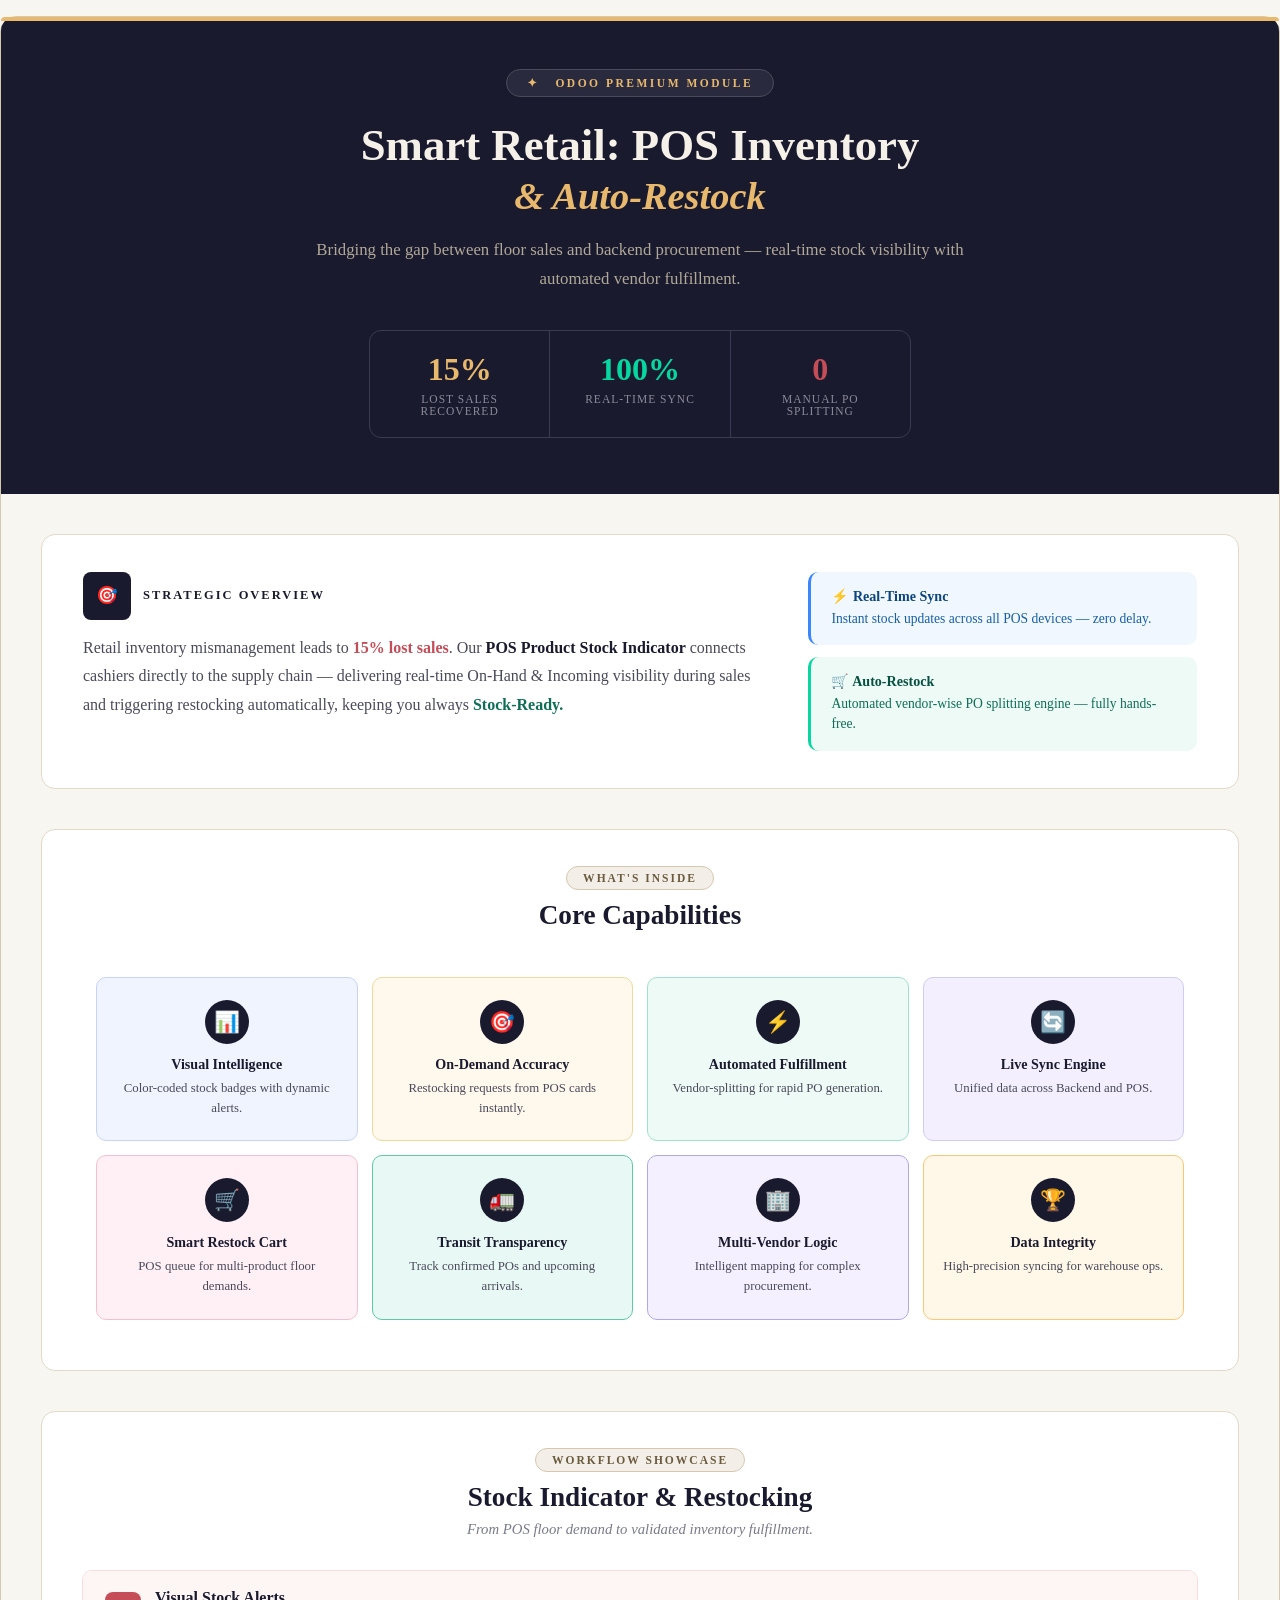
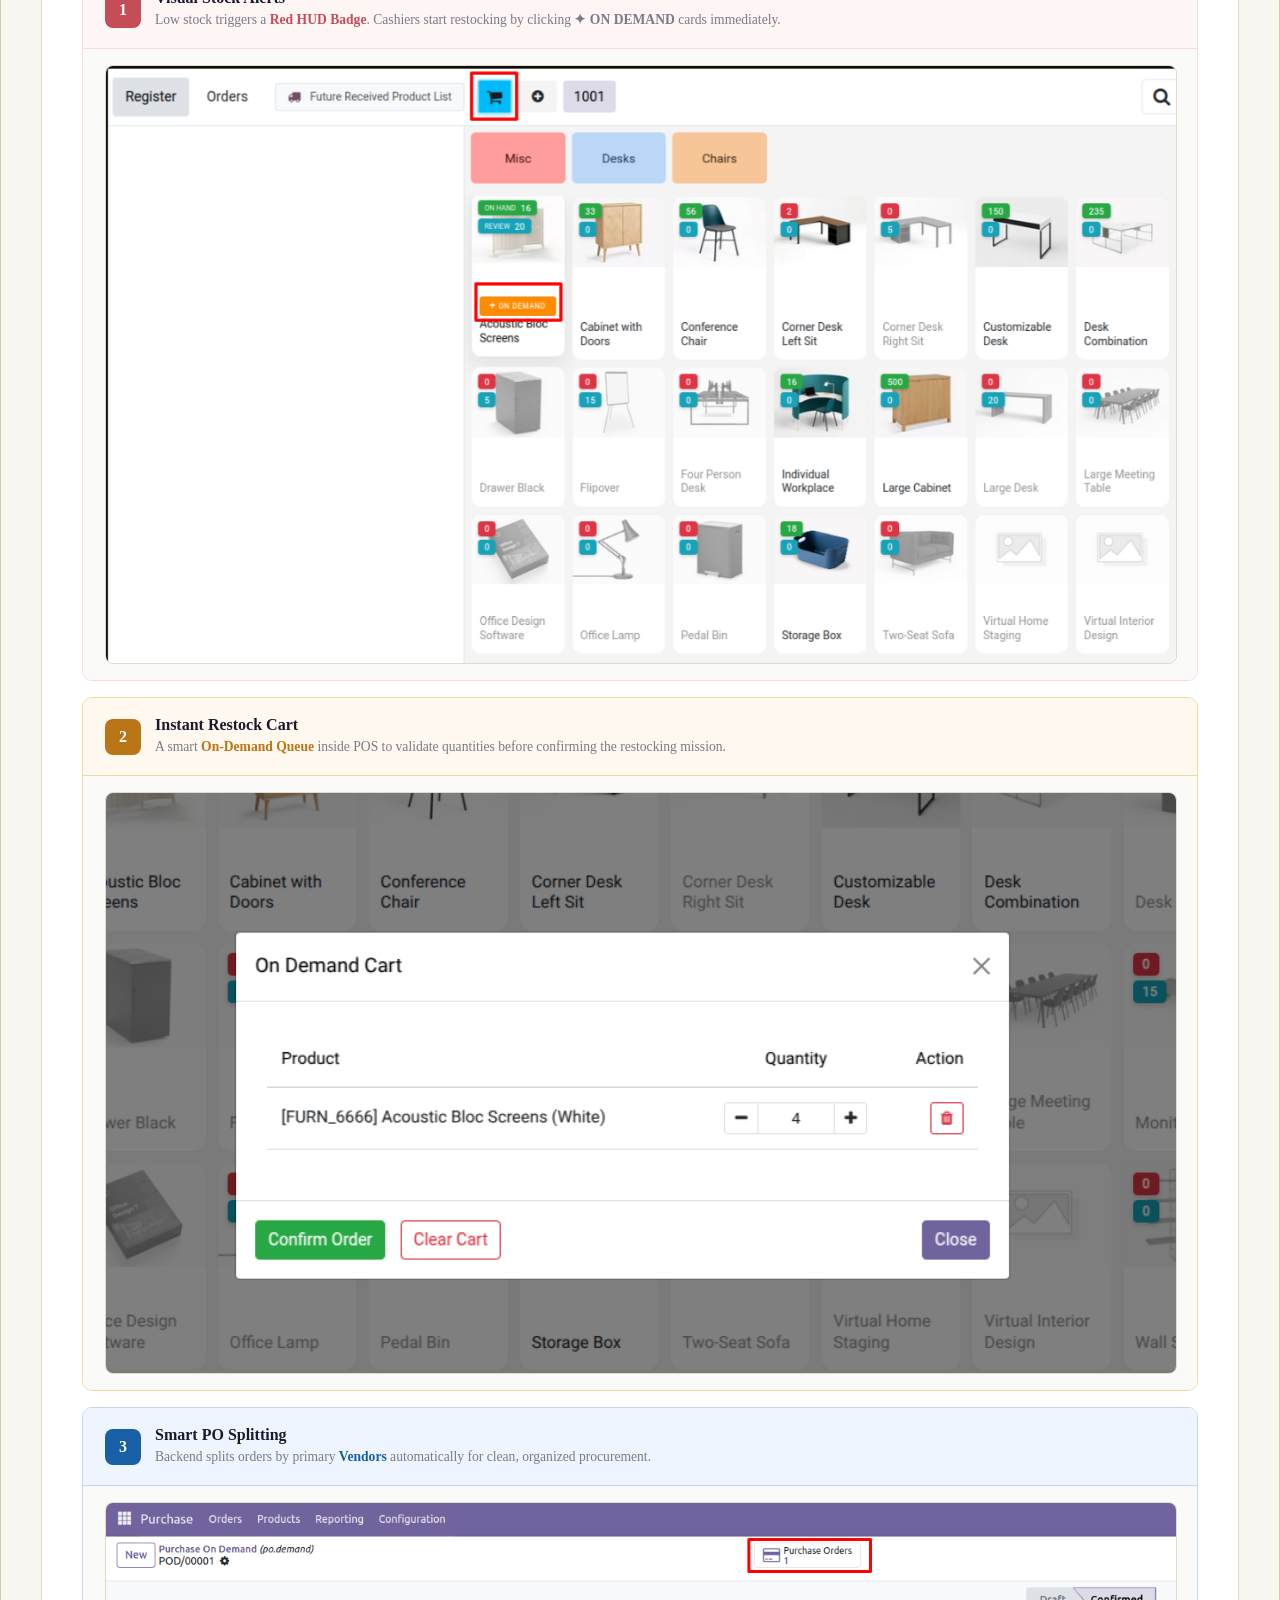
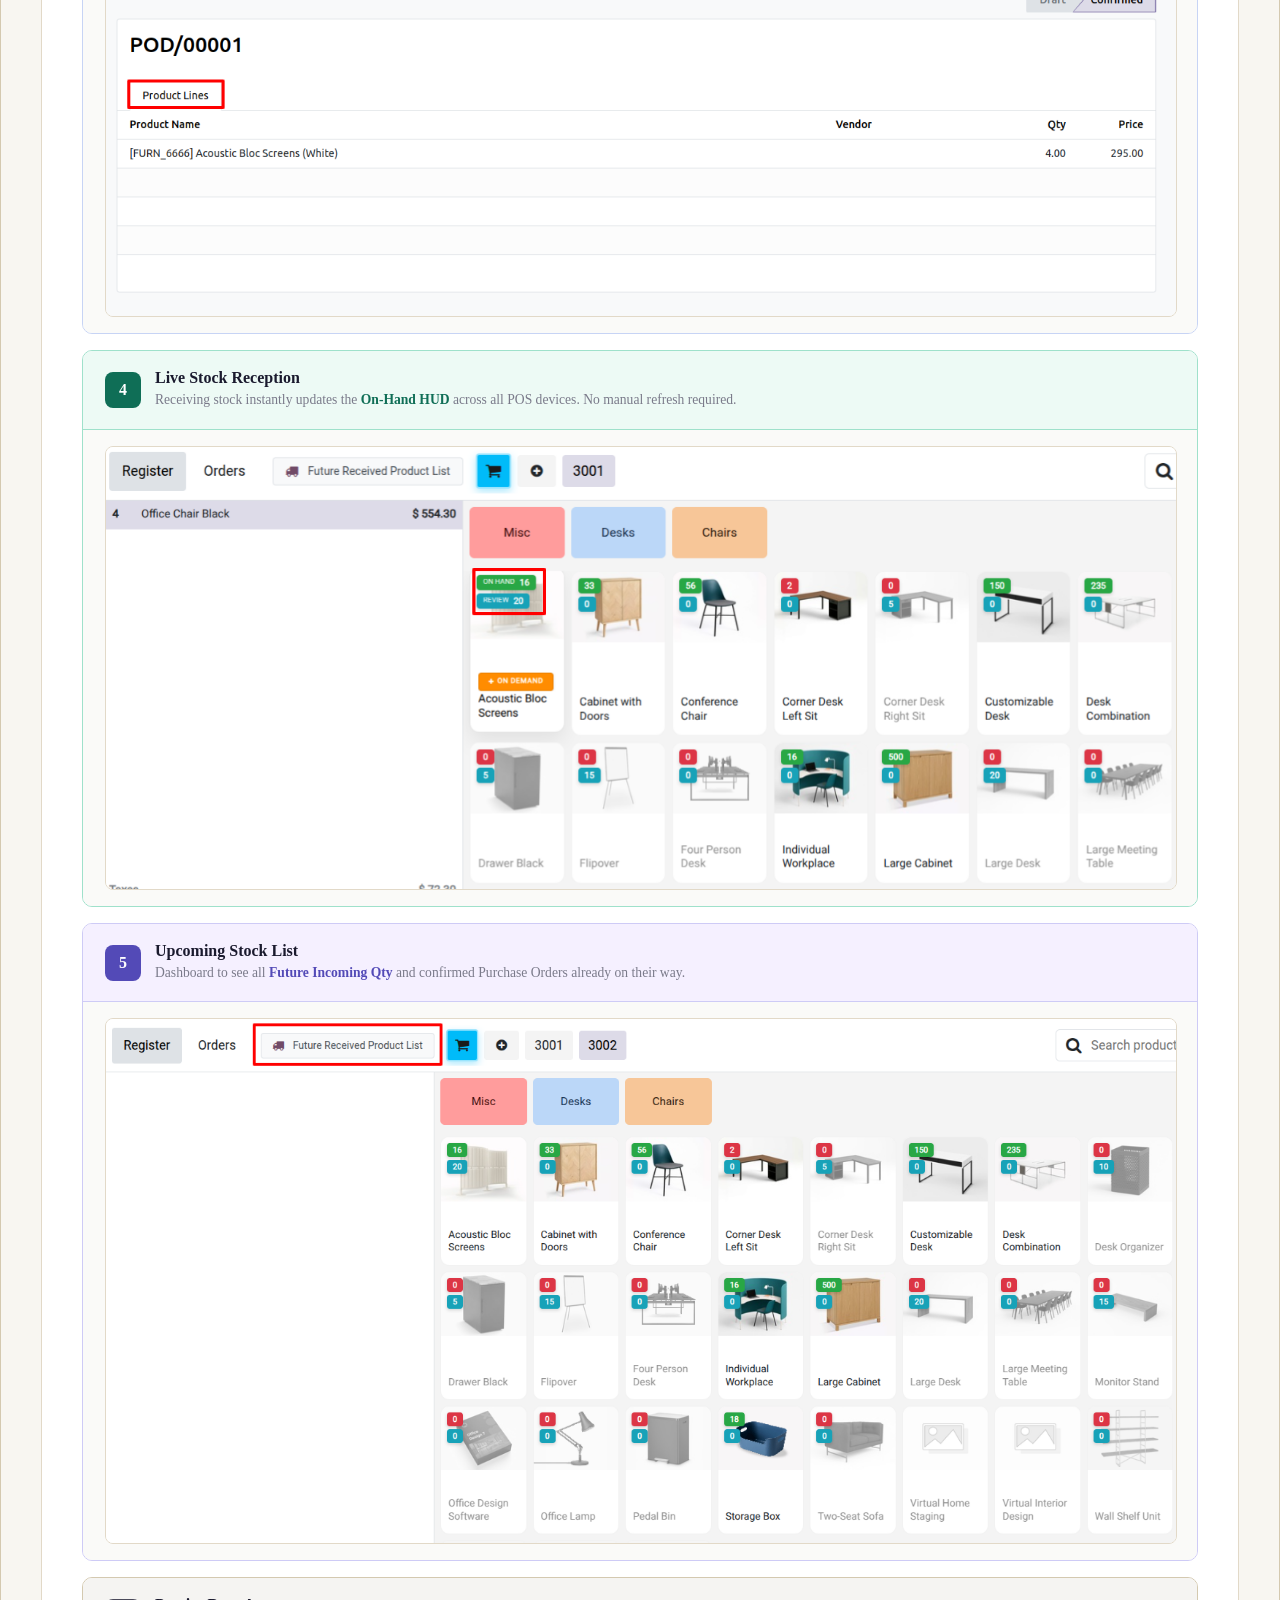
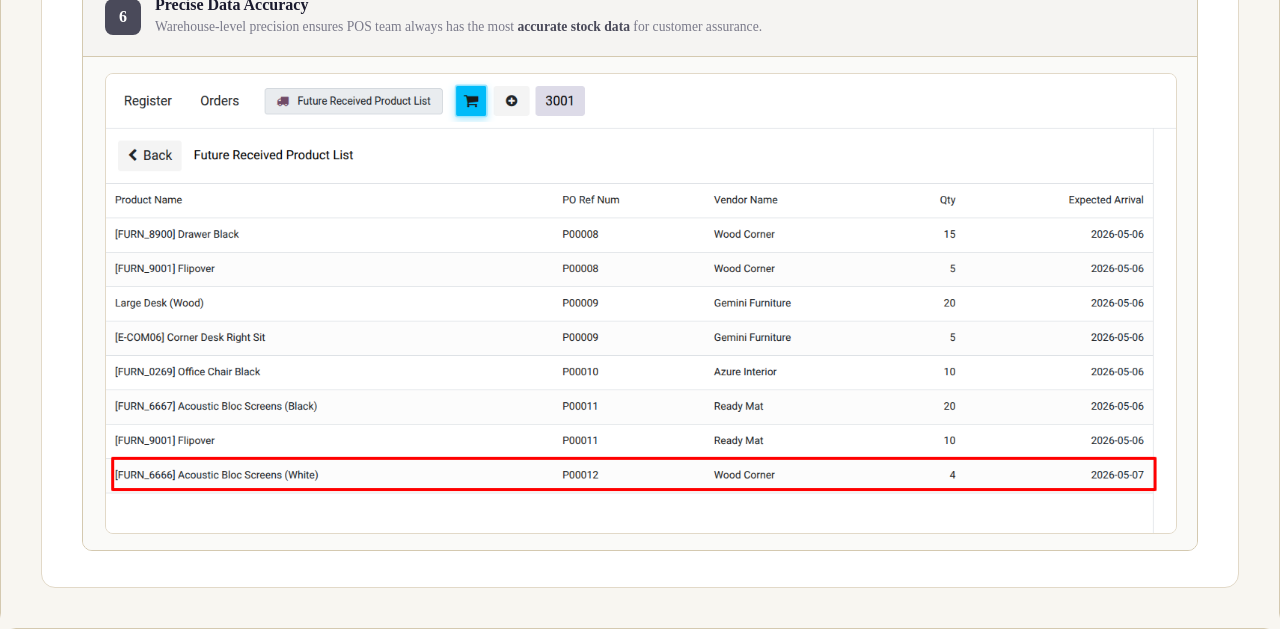
==== commit cc3c8c24: "Update fmt.Println message from 'Hello' to 'Goodbye'" ====
--- a/pos_stock_indicator/static/description/index.html
+++ b/pos_stock_indicator/static/description/index.html
@@ -1,36 +1,36 @@
 <!DOCTYPE html>
 <html lang="en">
-<head><meta charset="UTF-8"><title>Clipboard History Manager – Odoo</title></head>
+<head><meta charset="UTF-8"><title>POS Stock Indicator – Odoo</title></head>
 <body style="margin:0;padding:0;background:#F8F6F1;font-family:'Georgia','Times New Roman',serif;">
 
-<div id="chm-si" style="font-family:'Georgia','Times New Roman',serif!important;background-color:#F8F6F1!important;color:#1A1A2E!important;border-radius:16px!important;margin-top:16px!important;border:1px solid #D4C9B0!important;">
+<div id="pos-si" style="font-family:'Georgia','Times New Roman',serif!important;background-color:#F8F6F1!important;color:#1A1A2E!important;border-radius:16px!important;margin-top:16px!important;border:1px solid #D4C9B0!important;">
 
   <!-- HERO -->
   <div style="background-color:#1A1A2E!important;padding:64px 48px 56px!important;text-align:center!important;border-radius:14px 14px 0 0!important;">
-    <div style="height:4px!important;background-color:#7C3AED!important;margin:-64px -48px 48px -48px!important;border-radius:14px 14px 0 0!important;"></div>
+    <div style="height:4px!important;background-color:#E8B86D!important;margin:-64px -48px 48px -48px!important;border-radius:14px 14px 0 0!important;"></div>
     <div style="max-width:820px!important;margin:0 auto!important;">
-      <div style="display:inline-block!important;background-color:#2A2A3E!important;color:#A78BFA!important;padding:6px 20px!important;border-radius:40px!important;font-size:0.72rem!important;font-weight:700!important;letter-spacing:2.5px!important;text-transform:uppercase!important;margin-bottom:22px!important;border:1px solid #4A4A5A!important;font-family:'Georgia',serif!important;">
+      <div style="display:inline-block!important;background-color:#2A2A3E!important;color:#E8B86D!important;padding:6px 20px!important;border-radius:40px!important;font-size:0.72rem!important;font-weight:700!important;letter-spacing:2.5px!important;text-transform:uppercase!important;margin-bottom:22px!important;border:1px solid #4A4A5A!important;font-family:'Georgia',serif!important;">
         ✦ &nbsp; Odoo Premium Module
       </div>
       <div style="font-size:2.8rem!important;font-weight:700!important;color:#F5F0E8!important;margin-bottom:16px!important;line-height:1.2!important;font-family:'Georgia',serif!important;">
-        Clipboard History Manager
-        <div style="color:#A78BFA!important;font-style:italic!important;font-size:2.4rem!important;font-family:'Georgia',serif!important;">&amp; Smart Bookmarks</div>
+        Smart Retail: POS Inventory
+        <div style="color:#E8B86D!important;font-style:italic!important;font-size:2.4rem!important;font-family:'Georgia',serif!important;">&amp; Auto-Restock</div>
       </div>
       <div style="font-size:1.05rem!important;color:#B0A898!important;max-width:680px!important;margin:0 auto 36px!important;line-height:1.75!important;font-family:'Georgia',serif!important;">
-        Never lose copied text again — auto-capture, search, bookmark, and re-use clipboard content across all Odoo modules with one click.
+        Bridging the gap between floor sales and backend procurement — real-time stock visibility with automated vendor fulfillment.
       </div>
       <div style="display:flex!important;justify-content:center!important;max-width:540px!important;margin:0 auto!important;border:1px solid #3A3A50!important;border-radius:12px!important;">
         <div style="flex:1!important;padding:20px 16px!important;text-align:center!important;border-right:1px solid #3A3A50!important;">
-          <div style="font-size:2rem!important;font-weight:700!important;color:#A78BFA!important;font-family:'Georgia',serif!important;">100%</div>
-          <div style="font-size:0.72rem!important;color:#8A8A9A!important;margin-top:5px!important;letter-spacing:1px!important;text-transform:uppercase!important;">Auto-Captured</div>
+          <div style="font-size:2rem!important;font-weight:700!important;color:#E8B86D!important;font-family:'Georgia',serif!important;">15%</div>
+          <div style="font-size:0.72rem!important;color:#8A8A9A!important;margin-top:5px!important;letter-spacing:1px!important;text-transform:uppercase!important;">Lost Sales Recovered</div>
         </div>
         <div style="flex:1!important;padding:20px 16px!important;text-align:center!important;border-right:1px solid #3A3A50!important;">
-          <div style="font-size:2rem!important;font-weight:700!important;color:#06D6A0!important;font-family:'Georgia',serif!important;">1-Click</div>
-          <div style="font-size:0.72rem!important;color:#8A8A9A!important;margin-top:5px!important;letter-spacing:1px!important;text-transform:uppercase!important;">Re-Copy Anywhere</div>
+          <div style="font-size:2rem!important;font-weight:700!important;color:#06D6A0!important;font-family:'Georgia',serif!important;">100%</div>
+          <div style="font-size:0.72rem!important;color:#8A8A9A!important;margin-top:5px!important;letter-spacing:1px!important;text-transform:uppercase!important;">Real-Time Sync</div>
         </div>
         <div style="flex:1!important;padding:20px 16px!important;text-align:center!important;">
-          <div style="font-size:2rem!important;font-weight:700!important;color:#F59E0B!important;font-family:'Georgia',serif!important;">★</div>
-          <div style="font-size:0.72rem!important;color:#8A8A9A!important;margin-top:5px!important;letter-spacing:1px!important;text-transform:uppercase!important;">Bookmark &amp; Search</div>
+          <div style="font-size:2rem!important;font-weight:700!important;color:#C44D58!important;font-family:'Georgia',serif!important;">0</div>
+          <div style="font-size:0.72rem!important;color:#8A8A9A!important;margin-top:5px!important;letter-spacing:1px!important;text-transform:uppercase!important;">Manual PO Splitting</div>
         </div>
       </div>
     </div>
@@ -45,23 +45,23 @@
           <td style="width:65%!important;padding-right:32px!important;vertical-align:top!important;">
             <table style="border-collapse:collapse!important;margin-bottom:14px!important;">
               <tr>
-                <td style="width:36px!important;height:36px!important;background-color:#1A1A2E!important;border-radius:8px!important;text-align:center!important;vertical-align:middle!important;font-size:1.1rem!important;padding:6px!important;">📋</td>
+                <td style="width:36px!important;height:36px!important;background-color:#1A1A2E!important;border-radius:8px!important;text-align:center!important;vertical-align:middle!important;font-size:1.1rem!important;padding:6px!important;">🎯</td>
                 <td style="padding-left:12px!important;vertical-align:middle!important;color:#1A1A2E!important;font-weight:700!important;font-size:0.78rem!important;letter-spacing:2px!important;text-transform:uppercase!important;font-family:'Georgia',serif!important;">Strategic Overview</td>
               </tr>
             </table>
             <div style="font-size:1rem!important;line-height:1.8!important;color:#4A4A5A!important;">
-              Odoo users copy text dozens of times daily — addresses, names, IDs, notes — and lose them instantly. Our <strong style="color:#7C3AED!important;">Clipboard History Manager</strong> silently captures every copied item, stores it with a timestamp, and makes it instantly searchable and reusable from a sleek side panel, keeping your workflow <strong style="color:#0F6E56!important;">always productive.</strong>
+              Retail inventory mismanagement leads to <strong style="color:#C44D58!important;">15% lost sales</strong>. Our <strong style="color:#1A1A2E!important;">POS Product Stock Indicator</strong> connects cashiers directly to the supply chain — delivering real-time On-Hand &amp; Incoming visibility during sales and triggering restocking automatically, keeping you always <strong style="color:#0F6E56!important;">Stock-Ready.</strong>
             </div>
           </td>
           <!-- Right: feature boxes -->
           <td style="width:35%!important;vertical-align:top!important;">
-            <div style="background-color:#F5F0FF!important;padding:16px 20px!important;border-radius:10px!important;border-left:3px solid #7C3AED!important;margin-bottom:12px!important;">
-              <div style="color:#4C1D95!important;font-weight:700!important;font-size:0.88rem!important;margin-bottom:4px!important;font-family:'Georgia',serif!important;">📋 Auto-Capture</div>
-              <div style="font-size:0.85rem!important;color:#6D28D9!important;line-height:1.5!important;">Every copied text is stored instantly — zero manual effort.</div>
+            <div style="background-color:#F0F7FF!important;padding:16px 20px!important;border-radius:10px!important;border-left:3px solid #3A86FF!important;margin-bottom:12px!important;">
+              <div style="color:#0C447C!important;font-weight:700!important;font-size:0.88rem!important;margin-bottom:4px!important;font-family:'Georgia',serif!important;">⚡ Real-Time Sync</div>
+              <div style="font-size:0.85rem!important;color:#185FA5!important;line-height:1.5!important;">Instant stock updates across all POS devices — zero delay.</div>
             </div>
-            <div style="background-color:#FFFBEB!important;padding:16px 20px!important;border-radius:10px!important;border-left:3px solid #F59E0B!important;">
-              <div style="color:#78350F!important;font-weight:700!important;font-size:0.88rem!important;margin-bottom:4px!important;font-family:'Georgia',serif!important;">⭐ Smart Bookmarks</div>
-              <div style="font-size:0.85rem!important;color:#92400E!important;line-height:1.5!important;">Star important items and access them anytime from Bookmarks tab.</div>
+            <div style="background-color:#EDFAF5!important;padding:16px 20px!important;border-radius:10px!important;border-left:3px solid #06D6A0!important;">
+              <div style="color:#085041!important;font-weight:700!important;font-size:0.88rem!important;margin-bottom:4px!important;font-family:'Georgia',serif!important;">🛒 Auto-Restock</div>
+              <div style="font-size:0.85rem!important;color:#0F6E56!important;line-height:1.5!important;">Automated vendor-wise PO splitting engine — fully hands-free.</div>
             </div>
           </td>
         </tr>
@@ -78,95 +78,95 @@
       </div>
       <table style="width:100%!important;border-collapse:separate!important;border-spacing:14px!important;">
         <tr>
-          <td style="width:25%!important;background-color:#F5F0FF!important;padding:22px 18px!important;border-radius:10px!important;text-align:center!important;border:1px solid #DDD6FE!important;vertical-align:top!important;">
-            <div style="width:44px!important;height:44px!important;background-color:#1A1A2E!important;border-radius:50%!important;font-size:1.3rem!important;margin:0 auto 12px!important;line-height:44px!important;text-align:center!important;">📋</div>
-            <div style="font-weight:700!important;color:#1A1A2E!important;font-size:0.88rem!important;margin-bottom:6px!important;font-family:'Georgia',serif!important;">Auto-Capture</div>
-            <div style="font-size:0.8rem!important;color:#4A4A5A!important;line-height:1.55!important;">Silently captures every copied text with timestamp.</div>
-          </td>
-          <td style="width:25%!important;background-color:#FFFBEB!important;padding:22px 18px!important;border-radius:10px!important;text-align:center!important;border:1px solid #FDE68A!important;vertical-align:top!important;">
-            <div style="width:44px!important;height:44px!important;background-color:#1A1A2E!important;border-radius:50%!important;font-size:1.3rem!important;margin:0 auto 12px!important;line-height:44px!important;text-align:center!important;">⭐</div>
-            <div style="font-weight:700!important;color:#1A1A2E!important;font-size:0.88rem!important;margin-bottom:6px!important;font-family:'Georgia',serif!important;">Bookmark Items</div>
-            <div style="font-size:0.8rem!important;color:#4A4A5A!important;line-height:1.55!important;">Star important items for quick future access.</div>
+          <td style="width:25%!important;background-color:#F0F4FF!important;padding:22px 18px!important;border-radius:10px!important;text-align:center!important;border:1px solid #C7D4F5!important;vertical-align:top!important;">
+            <div style="width:44px!important;height:44px!important;background-color:#1A1A2E!important;border-radius:50%!important;font-size:1.3rem!important;margin:0 auto 12px!important;line-height:44px!important;text-align:center!important;">📊</div>
+            <div style="font-weight:700!important;color:#1A1A2E!important;font-size:0.88rem!important;margin-bottom:6px!important;font-family:'Georgia',serif!important;">Visual Intelligence</div>
+            <div style="font-size:0.8rem!important;color:#4A4A5A!important;line-height:1.55!important;">Color-coded stock badges with dynamic alerts.</div>
+          </td>
+          <td style="width:25%!important;background-color:#FFF8EC!important;padding:22px 18px!important;border-radius:10px!important;text-align:center!important;border:1px solid #F0D9A0!important;vertical-align:top!important;">
+            <div style="width:44px!important;height:44px!important;background-color:#1A1A2E!important;border-radius:50%!important;font-size:1.3rem!important;margin:0 auto 12px!important;line-height:44px!important;text-align:center!important;">🎯</div>
+            <div style="font-weight:700!important;color:#1A1A2E!important;font-size:0.88rem!important;margin-bottom:6px!important;font-family:'Georgia',serif!important;">On-Demand Accuracy</div>
+            <div style="font-size:0.8rem!important;color:#4A4A5A!important;line-height:1.55!important;">Restocking requests from POS cards instantly.</div>
           </td>
           <td style="width:25%!important;background-color:#EDFAF5!important;padding:22px 18px!important;border-radius:10px!important;text-align:center!important;border:1px solid #9FE1CB!important;vertical-align:top!important;">
-            <div style="width:44px!important;height:44px!important;background-color:#1A1A2E!important;border-radius:50%!important;font-size:1.3rem!important;margin:0 auto 12px!important;line-height:44px!important;text-align:center!important;">🔍</div>
-            <div style="font-weight:700!important;color:#1A1A2E!important;font-size:0.88rem!important;margin-bottom:6px!important;font-family:'Georgia',serif!important;">Smart Search</div>
-            <div style="font-size:0.8rem!important;color:#4A4A5A!important;line-height:1.55!important;">Instantly filter history with live search and result count.</div>
-          </td>
-          <td style="width:25%!important;background-color:#F0F4FF!important;padding:22px 18px!important;border-radius:10px!important;text-align:center!important;border:1px solid #C7D4F5!important;vertical-align:top!important;">
             <div style="width:44px!important;height:44px!important;background-color:#1A1A2E!important;border-radius:50%!important;font-size:1.3rem!important;margin:0 auto 12px!important;line-height:44px!important;text-align:center!important;">⚡</div>
-            <div style="font-weight:700!important;color:#1A1A2E!important;font-size:0.88rem!important;margin-bottom:6px!important;font-family:'Georgia',serif!important;">1-Click Re-Copy</div>
-            <div style="font-size:0.8rem!important;color:#4A4A5A!important;line-height:1.55!important;">Copy any past item back to clipboard in one click.</div>
+            <div style="font-weight:700!important;color:#1A1A2E!important;font-size:0.88rem!important;margin-bottom:6px!important;font-family:'Georgia',serif!important;">Automated Fulfillment</div>
+            <div style="font-size:0.8rem!important;color:#4A4A5A!important;line-height:1.55!important;">Vendor-splitting for rapid PO generation.</div>
+          </td>
+          <td style="width:25%!important;background-color:#F3EFFE!important;padding:22px 18px!important;border-radius:10px!important;text-align:center!important;border:1px solid #CECBF6!important;vertical-align:top!important;">
+            <div style="width:44px!important;height:44px!important;background-color:#1A1A2E!important;border-radius:50%!important;font-size:1.3rem!important;margin:0 auto 12px!important;line-height:44px!important;text-align:center!important;">🔄</div>
+            <div style="font-weight:700!important;color:#1A1A2E!important;font-size:0.88rem!important;margin-bottom:6px!important;font-family:'Georgia',serif!important;">Live Sync Engine</div>
+            <div style="font-size:0.8rem!important;color:#4A4A5A!important;line-height:1.55!important;">Unified data across Backend and POS.</div>
           </td>
         </tr>
         <tr>
           <td style="width:25%!important;background-color:#FEF0F5!important;padding:22px 18px!important;border-radius:10px!important;text-align:center!important;border:1px solid #F4C0D1!important;vertical-align:top!important;">
-            <div style="width:44px!important;height:44px!important;background-color:#1A1A2E!important;border-radius:50%!important;font-size:1.3rem!important;margin:0 auto 12px!important;line-height:44px!important;text-align:center!important;">🗑️</div>
-            <div style="font-weight:700!important;color:#1A1A2E!important;font-size:0.88rem!important;margin-bottom:6px!important;font-family:'Georgia',serif!important;">Delete Items</div>
-            <div style="font-size:0.8rem!important;color:#4A4A5A!important;line-height:1.55!important;">Remove individual items or clear full history cleanly.</div>
+            <div style="width:44px!important;height:44px!important;background-color:#1A1A2E!important;border-radius:50%!important;font-size:1.3rem!important;margin:0 auto 12px!important;line-height:44px!important;text-align:center!important;">🛒</div>
+            <div style="font-weight:700!important;color:#1A1A2E!important;font-size:0.88rem!important;margin-bottom:6px!important;font-family:'Georgia',serif!important;">Smart Restock Cart</div>
+            <div style="font-size:0.8rem!important;color:#4A4A5A!important;line-height:1.55!important;">POS queue for multi-product floor demands.</div>
           </td>
           <td style="width:25%!important;background-color:#E8F8F5!important;padding:22px 18px!important;border-radius:10px!important;text-align:center!important;border:1px solid #5DCAA5!important;vertical-align:top!important;">
-            <div style="width:44px!important;height:44px!important;background-color:#1A1A2E!important;border-radius:50%!important;font-size:1.3rem!important;margin:0 auto 12px!important;line-height:44px!important;text-align:center!important;">🔔</div>
-            <div style="font-weight:700!important;color:#1A1A2E!important;font-size:0.88rem!important;margin-bottom:6px!important;font-family:'Georgia',serif!important;">Notifications</div>
-            <div style="font-size:0.8rem!important;color:#4A4A5A!important;line-height:1.55!important;">Toggle action notifications for every clipboard event.</div>
-          </td>
-          <td style="width:25%!important;background-color:#F3EFFE!important;padding:22px 18px!important;border-radius:10px!important;text-align:center!important;border:1px solid #CECBF6!important;vertical-align:top!important;">
-            <div style="width:44px!important;height:44px!important;background-color:#1A1A2E!important;border-radius:50%!important;font-size:1.3rem!important;margin:0 auto 12px!important;line-height:44px!important;text-align:center!important;">⚙️</div>
-            <div style="font-weight:700!important;color:#1A1A2E!important;font-size:0.88rem!important;margin-bottom:6px!important;font-family:'Georgia',serif!important;">Settings Panel</div>
-            <div style="font-size:0.8rem!important;color:#4A4A5A!important;line-height:1.55!important;">Enable/disable features and configure preferences easily.</div>
+            <div style="width:44px!important;height:44px!important;background-color:#1A1A2E!important;border-radius:50%!important;font-size:1.3rem!important;margin:0 auto 12px!important;line-height:44px!important;text-align:center!important;">🚛</div>
+            <div style="font-weight:700!important;color:#1A1A2E!important;font-size:0.88rem!important;margin-bottom:6px!important;font-family:'Georgia',serif!important;">Transit Transparency</div>
+            <div style="font-size:0.8rem!important;color:#4A4A5A!important;line-height:1.55!important;">Track confirmed POs and upcoming arrivals.</div>
+          </td>
+          <td style="width:25%!important;background-color:#F5F0FF!important;padding:22px 18px!important;border-radius:10px!important;text-align:center!important;border:1px solid #AFA9EC!important;vertical-align:top!important;">
+            <div style="width:44px!important;height:44px!important;background-color:#1A1A2E!important;border-radius:50%!important;font-size:1.3rem!important;margin:0 auto 12px!important;line-height:44px!important;text-align:center!important;">🏢</div>
+            <div style="font-weight:700!important;color:#1A1A2E!important;font-size:0.88rem!important;margin-bottom:6px!important;font-family:'Georgia',serif!important;">Multi-Vendor Logic</div>
+            <div style="font-size:0.8rem!important;color:#4A4A5A!important;line-height:1.55!important;">Intelligent mapping for complex procurement.</div>
           </td>
           <td style="width:25%!important;background-color:#FFF8E8!important;padding:22px 18px!important;border-radius:10px!important;text-align:center!important;border:1px solid #FAC775!important;vertical-align:top!important;">
             <div style="width:44px!important;height:44px!important;background-color:#1A1A2E!important;border-radius:50%!important;font-size:1.3rem!important;margin:0 auto 12px!important;line-height:44px!important;text-align:center!important;">🏆</div>
-            <div style="font-weight:700!important;color:#1A1A2E!important;font-size:0.88rem!important;margin-bottom:6px!important;font-family:'Georgia',serif!important;">Premium Features</div>
-            <div style="font-size:0.8rem!important;color:#4A4A5A!important;line-height:1.55!important;">Copy frequency tracking &amp; customizable notifications.</div>
+            <div style="font-weight:700!important;color:#1A1A2E!important;font-size:0.88rem!important;margin-bottom:6px!important;font-family:'Georgia',serif!important;">Data Integrity</div>
+            <div style="font-size:0.8rem!important;color:#4A4A5A!important;line-height:1.55!important;">High-precision syncing for warehouse ops.</div>
           </td>
         </tr>
       </table>
     </div>
   </div>
 
-  <!-- WORKFLOW SHOWCASE -->
+  <!-- WORKFLOW SHOWCASE — SINGLE COLUMN -->
   <div style="padding:0 40px 40px!important;background-color:#F8F6F1!important;">
     <div style="background-color:#FFFFFF!important;border-radius:14px!important;padding:36px 40px!important;border:1px solid #E2D9C8!important;">
       <div style="text-align:center!important;margin-bottom:32px!important;">
         <div style="display:inline-block!important;background-color:#F3EFE8!important;color:#6B5B3E!important;padding:5px 16px!important;border-radius:30px!important;font-size:0.72rem!important;font-weight:700!important;letter-spacing:2px!important;text-transform:uppercase!important;border:1px solid #D4C9B0!important;margin-bottom:10px!important;">Workflow Showcase</div>
-        <div style="font-weight:700!important;color:#1A1A2E!important;font-size:1.7rem!important;margin-bottom:8px!important;font-family:'Georgia',serif!important;">Clipboard History &amp; Bookmarks</div>
-        <div style="color:#7A7A8A!important;font-size:0.92rem!important;font-style:italic!important;font-family:'Georgia',serif!important;">From installation to one-click re-use — your clipboard, always under control.</div>
+        <div style="font-weight:700!important;color:#1A1A2E!important;font-size:1.7rem!important;margin-bottom:8px!important;font-family:'Georgia',serif!important;">Stock Indicator &amp; Restocking</div>
+        <div style="color:#7A7A8A!important;font-size:0.92rem!important;font-style:italic!important;font-family:'Georgia',serif!important;">From POS floor demand to validated inventory fulfillment.</div>
       </div>
 
       <!-- Step 1 -->
-      <div style="border:1px solid #DDD6FE!important;border-radius:10px!important;margin-bottom:16px!important;overflow:hidden!important;">
-        <table style="width:100%!important;border-collapse:collapse!important;background-color:#F5F0FF!important;">
-          <tr>
-            <td style="width:36px!important;padding:18px 0 18px 22px!important;vertical-align:middle!important;">
-              <div style="width:36px!important;height:36px!important;background-color:#7C3AED!important;border-radius:8px!important;color:#FFFFFF!important;font-weight:700!important;font-size:1rem!important;text-align:center!important;line-height:36px!important;">1</div>
-            </td>
-            <td style="padding:18px 22px 18px 14px!important;vertical-align:middle!important;">
-              <div style="color:#1A1A2E!important;font-weight:700!important;font-size:1rem!important;margin-bottom:3px!important;font-family:'Georgia',serif!important;">Install the Module</div>
-              <div style="color:#7A7A8A!important;font-size:0.85rem!important;line-height:1.5!important;">Search <strong style="color:#7C3AED!important;">Clipboard History Manager</strong> in the Odoo Apps store and click <strong>Module Info</strong> to install. Available as a standalone module — no dependencies required.</div>
-            </td>
-          </tr>
-        </table>
-        <div style="padding:16px 22px!important;background-color:#FAFAF8!important;border-top:1px solid #DDD6FE!important;">
-          <img src="img_1.jpeg" style="width:100%!important;border-radius:8px!important;border:1px solid #E2D9C8!important;display:block!important;" alt="Step 1 – Install Module">
+      <div style="border:1px solid #FADCDC!important;border-radius:10px!important;margin-bottom:16px!important;overflow:hidden!important;">
+        <table style="width:100%!important;border-collapse:collapse!important;background-color:#FEF5F5!important;">
+          <tr>
+            <td style="width:36px!important;padding:18px 0 18px 22px!important;vertical-align:middle!important;">
+              <div style="width:36px!important;height:36px!important;background-color:#C44D58!important;border-radius:8px!important;color:#FFFFFF!important;font-weight:700!important;font-size:1rem!important;text-align:center!important;line-height:36px!important;">1</div>
+            </td>
+            <td style="padding:18px 22px 18px 14px!important;vertical-align:middle!important;">
+              <div style="color:#1A1A2E!important;font-weight:700!important;font-size:1rem!important;margin-bottom:3px!important;font-family:'Georgia',serif!important;">Visual Stock Alerts</div>
+              <div style="color:#7A7A8A!important;font-size:0.85rem!important;line-height:1.5!important;">Low stock triggers a <strong style="color:#C44D58!important;">Red HUD Badge</strong>. Cashiers start restocking by clicking <strong>✦ ON DEMAND</strong> cards immediately.</div>
+            </td>
+          </tr>
+        </table>
+        <div style="padding:16px 22px!important;background-color:#FAFAF8!important;border-top:1px solid #FADCDC!important;">
+          <img src="img_1.png" style="width:100%!important;border-radius:8px!important;border:1px solid #E2D9C8!important;display:block!important;" alt="Step 1">
         </div>
       </div>
 
       <!-- Step 2 -->
-      <div style="border:1px solid #FDE68A!important;border-radius:10px!important;margin-bottom:16px!important;overflow:hidden!important;">
-        <table style="width:100%!important;border-collapse:collapse!important;background-color:#FFFBEB!important;">
-          <tr>
-            <td style="width:36px!important;padding:18px 0 18px 22px!important;vertical-align:middle!important;">
-              <div style="width:36px!important;height:36px!important;background-color:#D97706!important;border-radius:8px!important;color:#FFFFFF!important;font-weight:700!important;font-size:1rem!important;text-align:center!important;line-height:36px!important;">2</div>
-            </td>
-            <td style="padding:18px 22px 18px 14px!important;vertical-align:middle!important;">
-              <div style="color:#1A1A2E!important;font-weight:700!important;font-size:1rem!important;margin-bottom:3px!important;font-family:'Georgia',serif!important;">Clipboard History Panel</div>
-              <div style="color:#7A7A8A!important;font-size:0.85rem!important;line-height:1.5!important;">Click the <strong style="color:#D97706!important;">Clipboard icon</strong> in the top bar to open the side panel. The <strong>History tab</strong> shows all copied items with timestamps. Bookmarked items are highlighted with a <strong>★ star</strong>.</div>
-            </td>
-          </tr>
-        </table>
-        <div style="padding:16px 22px!important;background-color:#FAFAF8!important;border-top:1px solid #FDE68A!important;">
-          <img src="img_2.jpeg" style="width:100%!important;border-radius:8px!important;border:1px solid #E2D9C8!important;display:block!important;" alt="Step 2 – History Panel">
+      <div style="border:1px solid #F0D9A0!important;border-radius:10px!important;margin-bottom:16px!important;overflow:hidden!important;">
+        <table style="width:100%!important;border-collapse:collapse!important;background-color:#FFF8EE!important;">
+          <tr>
+            <td style="width:36px!important;padding:18px 0 18px 22px!important;vertical-align:middle!important;">
+              <div style="width:36px!important;height:36px!important;background-color:#BA7517!important;border-radius:8px!important;color:#FFFFFF!important;font-weight:700!important;font-size:1rem!important;text-align:center!important;line-height:36px!important;">2</div>
+            </td>
+            <td style="padding:18px 22px 18px 14px!important;vertical-align:middle!important;">
+              <div style="color:#1A1A2E!important;font-weight:700!important;font-size:1rem!important;margin-bottom:3px!important;font-family:'Georgia',serif!important;">Instant Restock Cart</div>
+              <div style="color:#7A7A8A!important;font-size:0.85rem!important;line-height:1.5!important;">A smart <strong style="color:#BA7517!important;">On-Demand Queue</strong> inside POS to validate quantities before confirming the restocking mission.</div>
+            </td>
+          </tr>
+        </table>
+        <div style="padding:16px 22px!important;background-color:#FAFAF8!important;border-top:1px solid #F0D9A0!important;">
+          <img src="img_2.png" style="width:100%!important;border-radius:8px!important;border:1px solid #E2D9C8!important;display:block!important;" alt="Step 2">
         </div>
       </div>
 
@@ -178,13 +178,13 @@
               <div style="width:36px!important;height:36px!important;background-color:#185FA5!important;border-radius:8px!important;color:#FFFFFF!important;font-weight:700!important;font-size:1rem!important;text-align:center!important;line-height:36px!important;">3</div>
             </td>
             <td style="padding:18px 22px 18px 14px!important;vertical-align:middle!important;">
-              <div style="color:#1A1A2E!important;font-weight:700!important;font-size:1rem!important;margin-bottom:3px!important;font-family:'Georgia',serif!important;">View Clipboard History</div>
-              <div style="color:#7A7A8A!important;font-size:0.85rem!important;line-height:1.5!important;">The History tab tooltip confirms <strong style="color:#185FA5!important;">"View clipboard history"</strong>. All captured items are listed newest-first with precise copy timestamps for full traceability.</div>
+              <div style="color:#1A1A2E!important;font-weight:700!important;font-size:1rem!important;margin-bottom:3px!important;font-family:'Georgia',serif!important;">Smart PO Splitting</div>
+              <div style="color:#7A7A8A!important;font-size:0.85rem!important;line-height:1.5!important;">Backend splits orders by primary <strong style="color:#185FA5!important;">Vendors</strong> automatically for clean, organized procurement.</div>
             </td>
           </tr>
         </table>
         <div style="padding:16px 22px!important;background-color:#FAFAF8!important;border-top:1px solid #C7D4F5!important;">
-          <img src="img_3.jpeg" style="width:100%!important;border-radius:8px!important;border:1px solid #E2D9C8!important;display:block!important;" alt="Step 3 – View History">
+          <img src="img_3.png" style="width:100%!important;border-radius:8px!important;border:1px solid #E2D9C8!important;display:block!important;" alt="Step 3">
         </div>
       </div>
 
@@ -196,13 +196,13 @@
               <div style="width:36px!important;height:36px!important;background-color:#0F6E56!important;border-radius:8px!important;color:#FFFFFF!important;font-weight:700!important;font-size:1rem!important;text-align:center!important;line-height:36px!important;">4</div>
             </td>
             <td style="padding:18px 22px 18px 14px!important;vertical-align:middle!important;">
-              <div style="color:#1A1A2E!important;font-weight:700!important;font-size:1rem!important;margin-bottom:3px!important;font-family:'Georgia',serif!important;">Smart Search &amp; Filter</div>
-              <div style="color:#7A7A8A!important;font-size:0.85rem!important;line-height:1.5!important;">Type in the search bar to instantly filter history. Results show a <strong style="color:#0F6E56!important;">result count</strong> (e.g. "3 results found") and only matching items are displayed — making retrieval instant even with large histories.</div>
+              <div style="color:#1A1A2E!important;font-weight:700!important;font-size:1rem!important;margin-bottom:3px!important;font-family:'Georgia',serif!important;">Live Stock Reception</div>
+              <div style="color:#7A7A8A!important;font-size:0.85rem!important;line-height:1.5!important;">Receiving stock instantly updates the <strong style="color:#0F6E56!important;">On-Hand HUD</strong> across all POS devices. No manual refresh required.</div>
             </td>
           </tr>
         </table>
         <div style="padding:16px 22px!important;background-color:#FAFAF8!important;border-top:1px solid #9FE1CB!important;">
-          <img src="img_4.jpeg" style="width:100%!important;border-radius:8px!important;border:1px solid #E2D9C8!important;display:block!important;" alt="Step 4 – Smart Search">
+          <img src="img_4.png" style="width:100%!important;border-radius:8px!important;border:1px solid #E2D9C8!important;display:block!important;" alt="Step 4">
         </div>
       </div>
 
@@ -214,85 +214,31 @@
               <div style="width:36px!important;height:36px!important;background-color:#534AB7!important;border-radius:8px!important;color:#FFFFFF!important;font-weight:700!important;font-size:1rem!important;text-align:center!important;line-height:36px!important;">5</div>
             </td>
             <td style="padding:18px 22px 18px 14px!important;vertical-align:middle!important;">
-              <div style="color:#1A1A2E!important;font-weight:700!important;font-size:1rem!important;margin-bottom:3px!important;font-family:'Georgia',serif!important;">1-Click Re-Copy</div>
-              <div style="color:#7A7A8A!important;font-size:0.85rem!important;line-height:1.5!important;">Hover any history item to reveal action buttons. Click the <strong style="color:#534AB7!important;">Copy icon</strong> ("Copy to clipboard") to instantly put that text back on your clipboard — ready to paste anywhere in Odoo.</div>
+              <div style="color:#1A1A2E!important;font-weight:700!important;font-size:1rem!important;margin-bottom:3px!important;font-family:'Georgia',serif!important;">Upcoming Stock List</div>
+              <div style="color:#7A7A8A!important;font-size:0.85rem!important;line-height:1.5!important;">Dashboard to see all <strong style="color:#534AB7!important;">Future Incoming Qty</strong> and confirmed Purchase Orders already on their way.</div>
             </td>
           </tr>
         </table>
         <div style="padding:16px 22px!important;background-color:#FAFAF8!important;border-top:1px solid #CECBF6!important;">
-          <img src="img_5.jpeg" style="width:100%!important;border-radius:8px!important;border:1px solid #E2D9C8!important;display:block!important;" alt="Step 5 – Re-Copy">
+          <img src="img_5.png" style="width:100%!important;border-radius:8px!important;border:1px solid #E2D9C8!important;display:block!important;" alt="Step 5">
         </div>
       </div>
 
       <!-- Step 6 -->
-      <div style="border:1px solid #FDE68A!important;border-radius:10px!important;margin-bottom:16px!important;overflow:hidden!important;">
-        <table style="width:100%!important;border-collapse:collapse!important;background-color:#FFFBEB!important;">
-          <tr>
-            <td style="width:36px!important;padding:18px 0 18px 22px!important;vertical-align:middle!important;">
-              <div style="width:36px!important;height:36px!important;background-color:#D97706!important;border-radius:8px!important;color:#FFFFFF!important;font-weight:700!important;font-size:1rem!important;text-align:center!important;line-height:36px!important;">6</div>
-            </td>
-            <td style="padding:18px 22px 18px 14px!important;vertical-align:middle!important;">
-              <div style="color:#1A1A2E!important;font-weight:700!important;font-size:1rem!important;margin-bottom:3px!important;font-family:'Georgia',serif!important;">Bookmark &amp; Remove Bookmark</div>
-              <div style="color:#7A7A8A!important;font-size:0.85rem!important;line-height:1.5!important;">Click the <strong style="color:#D97706!important;">★ Star button</strong> to bookmark any item for permanent access. The tooltip shows <strong>"Remove bookmark"</strong> when active — toggling bookmarks is instant and persistent across sessions.</div>
-            </td>
-          </tr>
-        </table>
-        <div style="padding:16px 22px!important;background-color:#FAFAF8!important;border-top:1px solid #FDE68A!important;">
-          <img src="img_6.jpeg" style="width:100%!important;border-radius:8px!important;border:1px solid #E2D9C8!important;display:block!important;" alt="Step 6 – Bookmark">
-        </div>
-      </div>
-
-      <!-- Step 7 -->
-      <div style="border:1px solid #FADCDC!important;border-radius:10px!important;margin-bottom:16px!important;overflow:hidden!important;">
-        <table style="width:100%!important;border-collapse:collapse!important;background-color:#FEF5F5!important;">
-          <tr>
-            <td style="width:36px!important;padding:18px 0 18px 22px!important;vertical-align:middle!important;">
-              <div style="width:36px!important;height:36px!important;background-color:#C44D58!important;border-radius:8px!important;color:#FFFFFF!important;font-weight:700!important;font-size:1rem!important;text-align:center!important;line-height:36px!important;">7</div>
-            </td>
-            <td style="padding:18px 22px 18px 14px!important;vertical-align:middle!important;">
-              <div style="color:#1A1A2E!important;font-weight:700!important;font-size:1rem!important;margin-bottom:3px!important;font-family:'Georgia',serif!important;">Delete Items</div>
-              <div style="color:#7A7A8A!important;font-size:0.85rem!important;line-height:1.5!important;">Click the <strong style="color:#C44D58!important;">🗑️ Delete icon</strong> ("Delete item") to remove any entry from history permanently. Keep your clipboard list clean and relevant — delete one item or clear all at once.</div>
-            </td>
-          </tr>
-        </table>
-        <div style="padding:16px 22px!important;background-color:#FAFAF8!important;border-top:1px solid #FADCDC!important;">
-          <img src="img_7.jpeg" style="width:100%!important;border-radius:8px!important;border:1px solid #E2D9C8!important;display:block!important;" alt="Step 7 – Delete Items">
-        </div>
-      </div>
-
-      <!-- Step 8 -->
-      <div style="border:1px solid #D4C9B0!important;border-radius:10px!important;margin-bottom:16px!important;overflow:hidden!important;">
+      <div style="border:1px solid #D4C9B0!important;border-radius:10px!important;margin-bottom:0!important;overflow:hidden!important;">
         <table style="width:100%!important;border-collapse:collapse!important;background-color:#F5F4F2!important;">
           <tr>
             <td style="width:36px!important;padding:18px 0 18px 22px!important;vertical-align:middle!important;">
-              <div style="width:36px!important;height:36px!important;background-color:#4A4A5A!important;border-radius:8px!important;color:#FFFFFF!important;font-weight:700!important;font-size:1rem!important;text-align:center!important;line-height:36px!important;">8</div>
-            </td>
-            <td style="padding:18px 22px 18px 14px!important;vertical-align:middle!important;">
-              <div style="color:#1A1A2E!important;font-weight:700!important;font-size:1rem!important;margin-bottom:3px!important;font-family:'Georgia',serif!important;">Bookmarks Tab</div>
-              <div style="color:#7A7A8A!important;font-size:0.85rem!important;line-height:1.5!important;">Switch to <strong style="color:#4A4A5A!important;">Bookmarks tab</strong> for a dedicated view of all starred items. Only bookmarked entries appear here — your personal shortlist of frequently reused text, always at hand.</div>
+              <div style="width:36px!important;height:36px!important;background-color:#4A4A5A!important;border-radius:8px!important;color:#FFFFFF!important;font-weight:700!important;font-size:1rem!important;text-align:center!important;line-height:36px!important;">6</div>
+            </td>
+            <td style="padding:18px 22px 18px 14px!important;vertical-align:middle!important;">
+              <div style="color:#1A1A2E!important;font-weight:700!important;font-size:1rem!important;margin-bottom:3px!important;font-family:'Georgia',serif!important;">Precise Data Accuracy</div>
+              <div style="color:#7A7A8A!important;font-size:0.85rem!important;line-height:1.5!important;">Warehouse-level precision ensures POS team always has the most <strong style="color:#4A4A5A!important;">accurate stock data</strong> for customer assurance.</div>
             </td>
           </tr>
         </table>
         <div style="padding:16px 22px!important;background-color:#FAFAF8!important;border-top:1px solid #D4C9B0!important;">
-          <img src="img_8.jpeg" style="width:100%!important;border-radius:8px!important;border:1px solid #E2D9C8!important;display:block!important;" alt="Step 8 – Bookmarks Tab">
-        </div>
-      </div>
-
-      <!-- Step 9 -->
-      <div style="border:1px solid #9FE1CB!important;border-radius:10px!important;margin-bottom:0!important;overflow:hidden!important;">
-        <table style="width:100%!important;border-collapse:collapse!important;background-color:#EDFAF5!important;">
-          <tr>
-            <td style="width:36px!important;padding:18px 0 18px 22px!important;vertical-align:middle!important;">
-              <div style="width:36px!important;height:36px!important;background-color:#0F6E56!important;border-radius:8px!important;color:#FFFFFF!important;font-weight:700!important;font-size:1rem!important;text-align:center!important;line-height:36px!important;">9</div>
-            </td>
-            <td style="padding:18px 22px 18px 14px!important;vertical-align:middle!important;">
-              <div style="color:#1A1A2E!important;font-weight:700!important;font-size:1rem!important;margin-bottom:3px!important;font-family:'Georgia',serif!important;">Settings &amp; Premium Features</div>
-              <div style="color:#7A7A8A!important;font-size:0.85rem!important;line-height:1.5!important;">The <strong style="color:#0F6E56!important;">Settings tab</strong> lets you enable/disable the Clipboard Manager and Notifications toggles. Premium features include auto-capture, bookmark management, smart search, <strong>copy frequency tracking</strong>, and customizable notifications.</div>
-            </td>
-          </tr>
-        </table>
-        <div style="padding:16px 22px!important;background-color:#FAFAF8!important;border-top:1px solid #9FE1CB!important;">
-          <img src="img_9.jpeg" style="width:100%!important;border-radius:8px!important;border:1px solid #E2D9C8!important;display:block!important;" alt="Step 9 – Settings">
+          <img src="img_6.png" style="width:100%!important;border-radius:8px!important;border:1px solid #E2D9C8!important;display:block!important;" alt="Step 6">
         </div>
       </div>
 
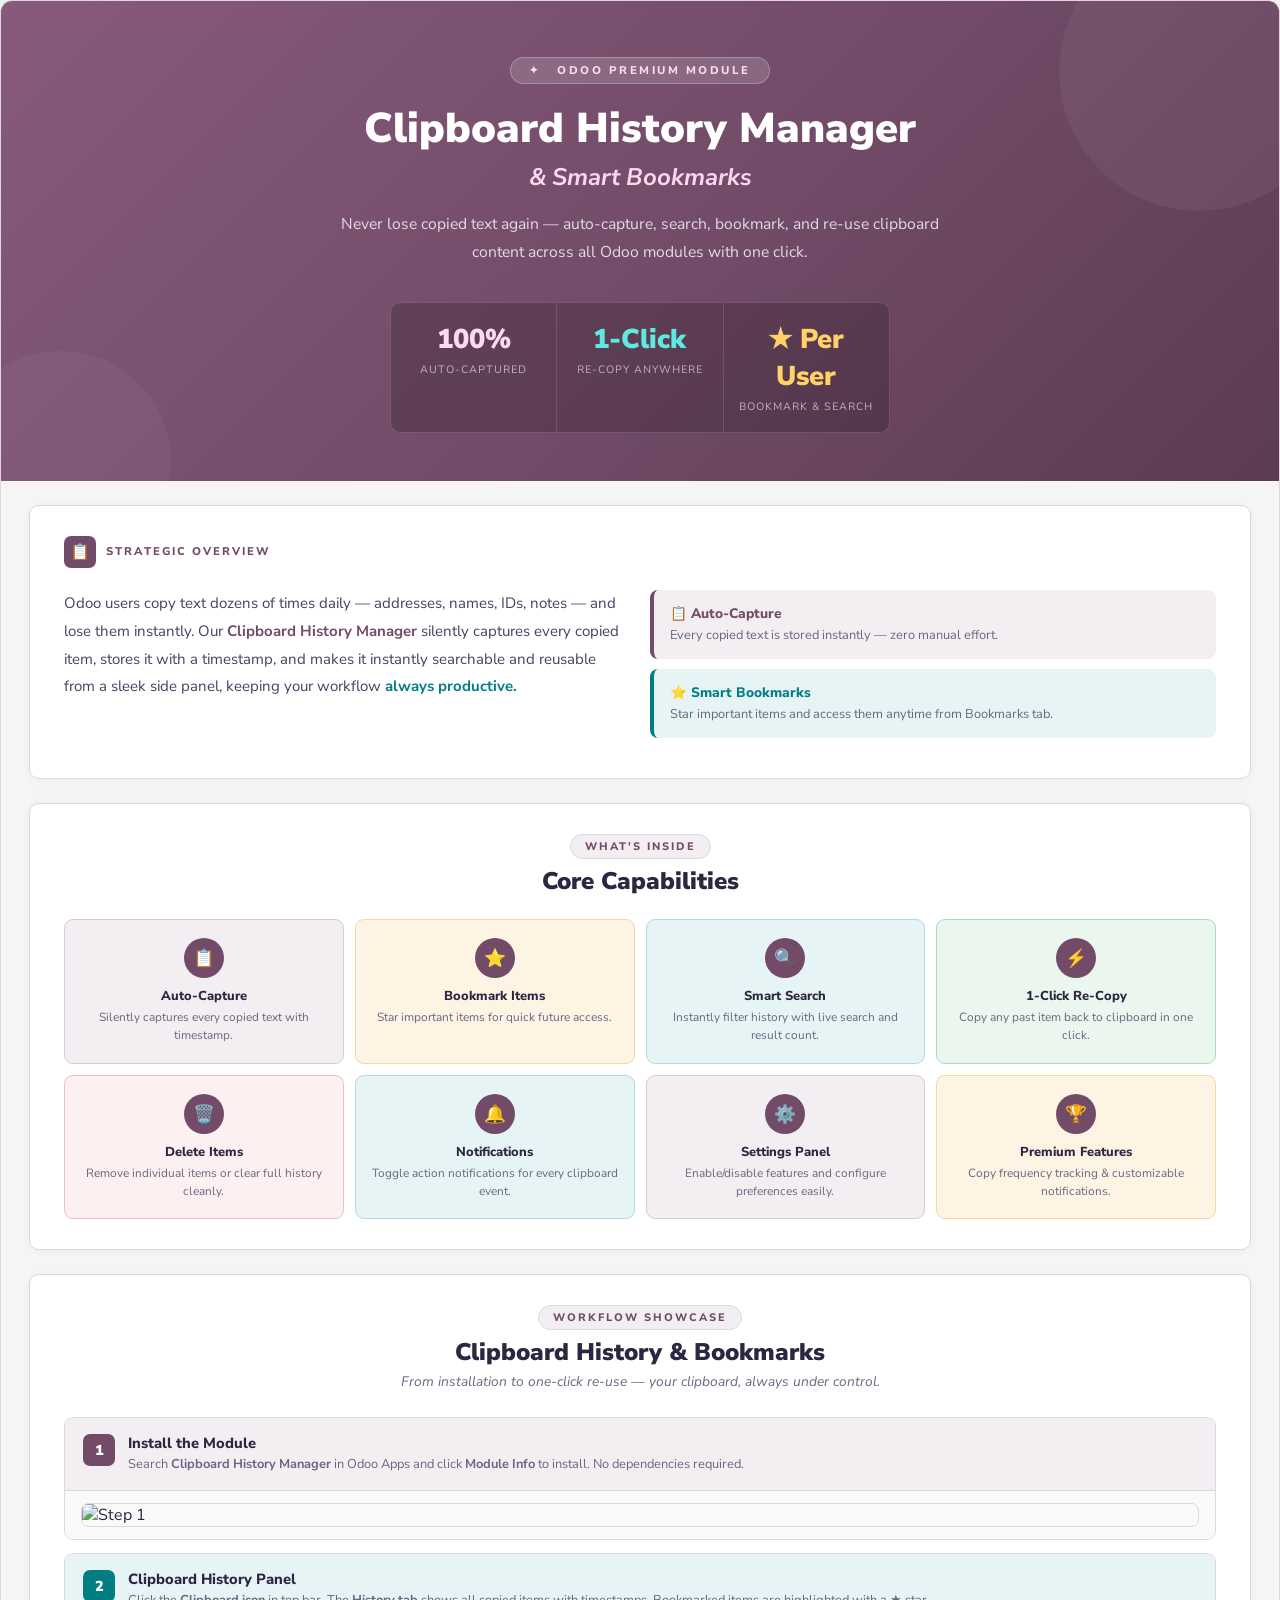
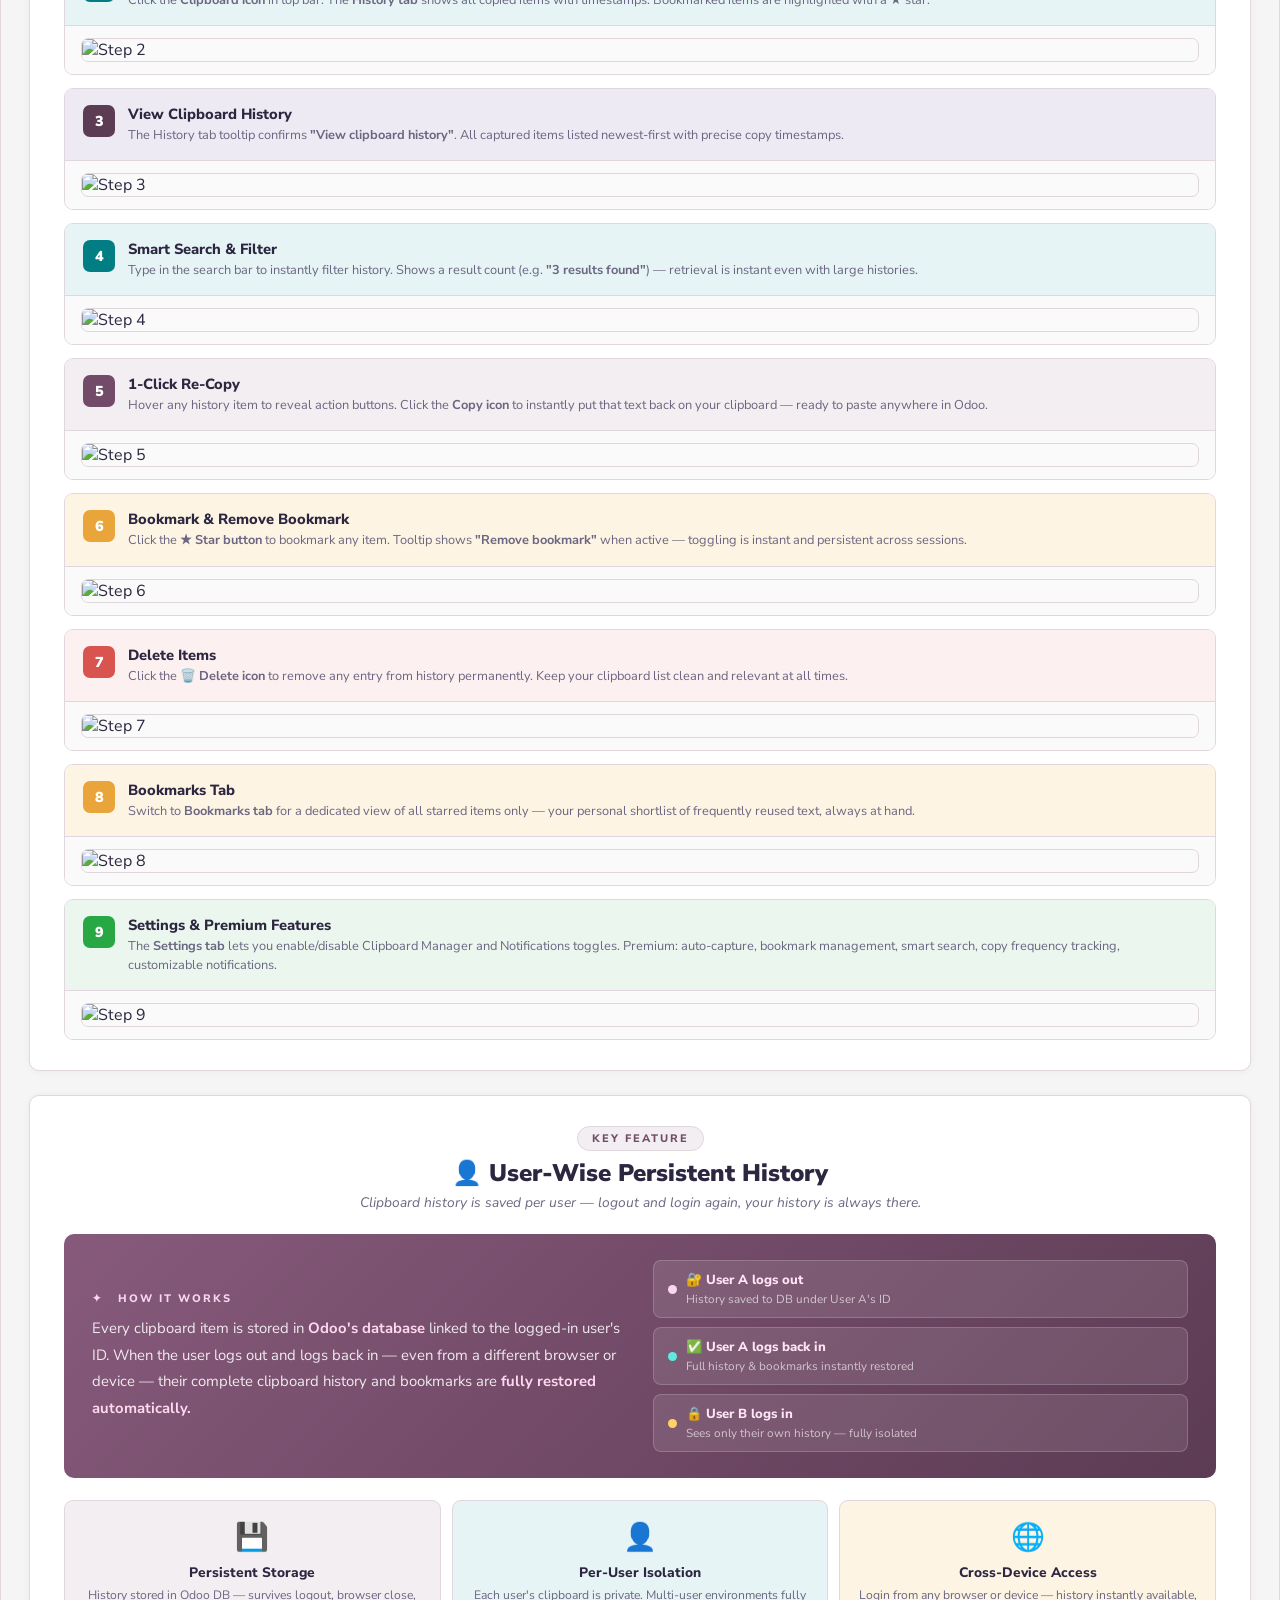
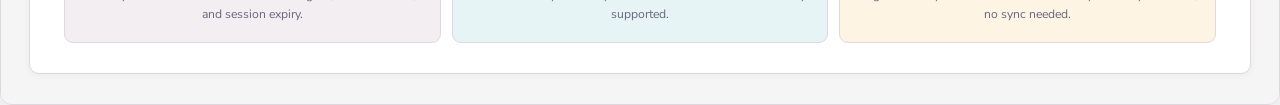
==== commit 98289637: "Update print statement from 'Hello' to 'Goodbye'" ====
--- a/pos_stock_indicator/static/description/index.html
+++ b/pos_stock_indicator/static/description/index.html
@@ -1,245 +1,274 @@
 <!DOCTYPE html>
 <html lang="en">
-<head><meta charset="UTF-8"><title>POS Stock Indicator – Odoo</title></head>
-<body style="margin:0;padding:0;background:#F8F6F1;font-family:'Georgia','Times New Roman',serif;">
-
-<div id="pos-si" style="font-family:'Georgia','Times New Roman',serif!important;background-color:#F8F6F1!important;color:#1A1A2E!important;border-radius:16px!important;margin-top:16px!important;border:1px solid #D4C9B0!important;">
+<head>
+<meta charset="UTF-8">
+<title>Clipboard History Manager – Odoo</title>
+<link href="https://fonts.googleapis.com/css2?family=Nunito+Sans:wght@400;600;700;800;900&display=swap" rel="stylesheet">
+<style>
+  :root {
+    --op:   #714B67;
+    --op-d: #5C3B54;
+    --op-n: #875A7B;
+    --op-l: #F3EEF1;
+    --ot:   #017E84;
+    --ot-l: #E6F4F5;
+    --og:   #E9A53A;
+    --og-l: #FDF4E3;
+    --or:   #D9534F;
+    --or-l: #FDF0F0;
+    --oG:   #28A745;
+    --oG-l: #EBF7EE;
+    --bg:   #F5F5F5;
+    --wh:   #FFFFFF;
+    --bd:   #E0D6DD;
+    --tx:   #2C2640;
+    --mu:   #6B6681;
+  }
+  * { box-sizing:border-box; margin:0; padding:0; }
+  body { font-family:'Nunito Sans',sans-serif; background:var(--bg); color:var(--tx); }
+  .wrap { border-radius:12px; overflow:hidden; border:1px solid var(--bd); box-shadow:0 4px 32px rgba(113,75,103,.10); }
+
+  /* HERO */
+  .hero {
+    background:linear-gradient(135deg,#875A7B 0%,#714B67 55%,#5C3B54 100%);
+    padding:56px 48px 48px; text-align:center; position:relative; overflow:hidden;
+  }
+  .hero::before {
+    content:''; position:absolute; top:-70px; right:-60px;
+    width:280px; height:280px; border-radius:50%; background:rgba(255,255,255,.05);
+  }
+  .hero::after {
+    content:''; position:absolute; bottom:-90px; left:-50px;
+    width:220px; height:220px; border-radius:50%; background:rgba(255,255,255,.04);
+  }
+  .h-badge {
+    display:inline-block; background:rgba(255,255,255,.15); color:#FFD9F0;
+    padding:5px 18px; border-radius:40px; font-size:.70rem; font-weight:800;
+    letter-spacing:2.5px; text-transform:uppercase; margin-bottom:20px;
+    border:1px solid rgba(255,255,255,.25);
+  }
+  .h-title { font-size:2.6rem; font-weight:900; color:#fff; line-height:1.18; margin-bottom:8px; }
+  .h-sub   { font-size:1.5rem; font-weight:700; color:#F9D8EF; font-style:italic; margin-bottom:18px; }
+  .h-desc  { font-size:.98rem; color:rgba(255,255,255,.80); max-width:600px; margin:0 auto 36px; line-height:1.75; }
+  .h-stats {
+    display:flex; justify-content:center; max-width:500px; margin:0 auto;
+    background:rgba(0,0,0,.18); border-radius:10px; border:1px solid rgba(255,255,255,.15); overflow:hidden;
+  }
+  .h-stat { flex:1; padding:18px 12px; border-right:1px solid rgba(255,255,255,.12); }
+  .h-stat:last-child { border-right:none; }
+  .h-sn { font-size:1.7rem; font-weight:900; color:#FFD9F0; }
+  .h-sn.t { color:#5EEAE0; } .h-sn.g { color:#FFD166; }
+  .h-sl { font-size:.67rem; color:rgba(255,255,255,.60); text-transform:uppercase; letter-spacing:1px; margin-top:4px; }
+
+  /* SECTIONS */
+  .sec { padding:24px 28px; background:var(--bg); }
+  .sec.nt { padding-top:0; }
+  .card { background:var(--wh); border-radius:10px; border:1px solid var(--bd); padding:30px 34px; box-shadow:0 1px 6px rgba(113,75,103,.06); }
+  .pill {
+    display:inline-block; background:var(--op-l); color:var(--op);
+    padding:4px 14px; border-radius:30px; font-size:.68rem; font-weight:800;
+    letter-spacing:2px; text-transform:uppercase; border:1px solid var(--bd); margin-bottom:6px;
+  }
+  .stitle { font-size:1.5rem; font-weight:900; color:var(--tx); margin-bottom:4px; }
+  .ssub   { font-size:.86rem; color:var(--mu); font-style:italic; }
+
+  /* OVERVIEW */
+  .ov-grid { display:grid; grid-template-columns:1fr 1fr; gap:20px; margin-top:22px; }
+  .ov-text { font-size:.94rem; line-height:1.85; color:#4A4060; }
+  .fb { background:var(--op-l); border-left:4px solid var(--op); border-radius:8px; padding:14px 16px; margin-bottom:10px; }
+  .fb.t { background:var(--ot-l); border-left-color:var(--ot); }
+  .fb-t { font-weight:800; font-size:.86rem; color:var(--op); margin-bottom:3px; }
+  .fb.t .fb-t { color:var(--ot); }
+  .fb-d { font-size:.80rem; color:var(--mu); line-height:1.5; }
+
+  /* CAPS */
+  .cap-grid { display:grid; grid-template-columns:repeat(4,1fr); gap:11px; margin-top:22px; }
+  .cc { border-radius:9px; padding:18px 12px; text-align:center; border:1px solid var(--bd); }
+  .ci { width:40px; height:40px; background:var(--op); border-radius:50%; font-size:1.1rem; line-height:40px; text-align:center; margin:0 auto 9px; }
+  .ct { font-weight:800; font-size:.81rem; color:var(--tx); margin-bottom:4px; }
+  .cd { font-size:.74rem; color:var(--mu); line-height:1.5; }
+  .cp { background:var(--op-l); border-color:#D9C8D5; }
+  .ct2{ background:var(--ot-l); border-color:#B0DCDF; }
+  .cg { background:var(--og-l); border-color:#F5D9A0; }
+  .cG { background:var(--oG-l); border-color:#A8DDB5; }
+  .cr { background:var(--or-l); border-color:#F0BFBD; }
+
+  /* STEPS */
+  .sw { border-radius:9px; overflow:hidden; margin-bottom:13px; border:1px solid var(--bd); }
+  .sw:last-child { margin-bottom:0; }
+  .sh { display:flex; align-items:flex-start; padding:15px 18px; gap:13px; }
+  .sn { width:32px; height:32px; border-radius:7px; color:#fff; font-weight:900; font-size:.9rem; text-align:center; line-height:32px; flex-shrink:0; margin-top:1px; }
+  .st  { font-weight:800; font-size:.92rem; color:var(--tx); margin-bottom:2px; }
+  .sd  { font-size:.80rem; color:var(--mu); line-height:1.5; }
+  .si  { padding:12px 16px; background:#FAFAFA; border-top:1px solid var(--bd); }
+  .si img { width:100%; border-radius:7px; border:1px solid var(--bd); display:block; }
+
+  /* step variants */
+  .vp .sh { background:var(--op-l); } .vp .sn { background:var(--op); }
+  .vt .sh { background:var(--ot-l); } .vt .sn { background:var(--ot); }
+  .vg .sh { background:var(--og-l); } .vg .sn { background:var(--og); }
+  .vr .sh { background:var(--or-l); } .vr .sn { background:var(--or); }
+  .vG .sh { background:var(--oG-l); } .vG .sn { background:var(--oG); }
+  .vn .sh { background:#EEEAF4;     } .vn .sn { background:var(--op-d); }
+
+  /* USER-WISE */
+  .ub {
+    background:linear-gradient(135deg,#875A7B 0%,#5C3B54 100%);
+    border-radius:10px; padding:26px 28px; margin:22px 0;
+    display:grid; grid-template-columns:1fr 1fr; gap:26px; align-items:center;
+  }
+  .ub-lbl { color:#F9D8EF; font-size:.68rem; font-weight:800; letter-spacing:2px; text-transform:uppercase; margin-bottom:9px; }
+  .ub-txt { color:rgba(255,255,255,.88); font-size:.93rem; line-height:1.8; }
+  .ub-txt strong { color:#FFD9F0; }
+  .fr { background:rgba(255,255,255,.10); border:1px solid rgba(255,255,255,.18); border-radius:8px; padding:10px 14px; margin-bottom:9px; display:flex; align-items:center; gap:9px; }
+  .fr:last-child { margin-bottom:0; }
+  .fd { width:9px; height:9px; border-radius:50%; flex-shrink:0; }
+  .ft { font-size:.82rem; font-weight:800; color:#FFE5F5; }
+  .fs { font-size:.73rem; color:rgba(255,255,255,.65); margin-top:2px; }
+  .uc-grid { display:grid; grid-template-columns:repeat(3,1fr); gap:11px; margin-top:4px; }
+  .uc { border-radius:9px; padding:18px 14px; text-align:center; border:1px solid var(--bd); }
+  .ui { font-size:1.7rem; margin-bottom:7px; }
+  .utm{ font-weight:800; font-size:.86rem; color:var(--tx); margin-bottom:4px; }
+  .utx{ font-size:.76rem; color:var(--mu); line-height:1.55; }
+</style>
+</head>
+<body>
+<div class="wrap">
 
   <!-- HERO -->
-  <div style="background-color:#1A1A2E!important;padding:64px 48px 56px!important;text-align:center!important;border-radius:14px 14px 0 0!important;">
-    <div style="height:4px!important;background-color:#E8B86D!important;margin:-64px -48px 48px -48px!important;border-radius:14px 14px 0 0!important;"></div>
-    <div style="max-width:820px!important;margin:0 auto!important;">
-      <div style="display:inline-block!important;background-color:#2A2A3E!important;color:#E8B86D!important;padding:6px 20px!important;border-radius:40px!important;font-size:0.72rem!important;font-weight:700!important;letter-spacing:2.5px!important;text-transform:uppercase!important;margin-bottom:22px!important;border:1px solid #4A4A5A!important;font-family:'Georgia',serif!important;">
-        ✦ &nbsp; Odoo Premium Module
-      </div>
-      <div style="font-size:2.8rem!important;font-weight:700!important;color:#F5F0E8!important;margin-bottom:16px!important;line-height:1.2!important;font-family:'Georgia',serif!important;">
-        Smart Retail: POS Inventory
-        <div style="color:#E8B86D!important;font-style:italic!important;font-size:2.4rem!important;font-family:'Georgia',serif!important;">&amp; Auto-Restock</div>
-      </div>
-      <div style="font-size:1.05rem!important;color:#B0A898!important;max-width:680px!important;margin:0 auto 36px!important;line-height:1.75!important;font-family:'Georgia',serif!important;">
-        Bridging the gap between floor sales and backend procurement — real-time stock visibility with automated vendor fulfillment.
-      </div>
-      <div style="display:flex!important;justify-content:center!important;max-width:540px!important;margin:0 auto!important;border:1px solid #3A3A50!important;border-radius:12px!important;">
-        <div style="flex:1!important;padding:20px 16px!important;text-align:center!important;border-right:1px solid #3A3A50!important;">
-          <div style="font-size:2rem!important;font-weight:700!important;color:#E8B86D!important;font-family:'Georgia',serif!important;">15%</div>
-          <div style="font-size:0.72rem!important;color:#8A8A9A!important;margin-top:5px!important;letter-spacing:1px!important;text-transform:uppercase!important;">Lost Sales Recovered</div>
-        </div>
-        <div style="flex:1!important;padding:20px 16px!important;text-align:center!important;border-right:1px solid #3A3A50!important;">
-          <div style="font-size:2rem!important;font-weight:700!important;color:#06D6A0!important;font-family:'Georgia',serif!important;">100%</div>
-          <div style="font-size:0.72rem!important;color:#8A8A9A!important;margin-top:5px!important;letter-spacing:1px!important;text-transform:uppercase!important;">Real-Time Sync</div>
-        </div>
-        <div style="flex:1!important;padding:20px 16px!important;text-align:center!important;">
-          <div style="font-size:2rem!important;font-weight:700!important;color:#C44D58!important;font-family:'Georgia',serif!important;">0</div>
-          <div style="font-size:0.72rem!important;color:#8A8A9A!important;margin-top:5px!important;letter-spacing:1px!important;text-transform:uppercase!important;">Manual PO Splitting</div>
-        </div>
-      </div>
+  <div class="hero">
+    <div class="h-badge">✦ &nbsp; Odoo Premium Module</div>
+    <div class="h-title">Clipboard History Manager</div>
+    <div class="h-sub">&amp; Smart Bookmarks</div>
+    <div class="h-desc">Never lose copied text again — auto-capture, search, bookmark, and re-use clipboard content across all Odoo modules with one click.</div>
+    <div class="h-stats">
+      <div class="h-stat"><div class="h-sn">100%</div><div class="h-sl">Auto-Captured</div></div>
+      <div class="h-stat"><div class="h-sn t">1-Click</div><div class="h-sl">Re-Copy Anywhere</div></div>
+      <div class="h-stat"><div class="h-sn g">★ Per User</div><div class="h-sl">Bookmark &amp; Search</div></div>
     </div>
   </div>
 
   <!-- OVERVIEW -->
-  <div style="padding:40px!important;background-color:#F8F6F1!important;">
-    <div style="background-color:#FFFFFF!important;border-radius:14px!important;padding:36px 40px!important;border:1px solid #E2D9C8!important;">
-      <table style="width:100%!important;border-collapse:collapse!important;">
-        <tr>
-          <!-- Left: text -->
-          <td style="width:65%!important;padding-right:32px!important;vertical-align:top!important;">
-            <table style="border-collapse:collapse!important;margin-bottom:14px!important;">
-              <tr>
-                <td style="width:36px!important;height:36px!important;background-color:#1A1A2E!important;border-radius:8px!important;text-align:center!important;vertical-align:middle!important;font-size:1.1rem!important;padding:6px!important;">🎯</td>
-                <td style="padding-left:12px!important;vertical-align:middle!important;color:#1A1A2E!important;font-weight:700!important;font-size:0.78rem!important;letter-spacing:2px!important;text-transform:uppercase!important;font-family:'Georgia',serif!important;">Strategic Overview</td>
-              </tr>
-            </table>
-            <div style="font-size:1rem!important;line-height:1.8!important;color:#4A4A5A!important;">
-              Retail inventory mismanagement leads to <strong style="color:#C44D58!important;">15% lost sales</strong>. Our <strong style="color:#1A1A2E!important;">POS Product Stock Indicator</strong> connects cashiers directly to the supply chain — delivering real-time On-Hand &amp; Incoming visibility during sales and triggering restocking automatically, keeping you always <strong style="color:#0F6E56!important;">Stock-Ready.</strong>
-            </div>
-          </td>
-          <!-- Right: feature boxes -->
-          <td style="width:35%!important;vertical-align:top!important;">
-            <div style="background-color:#F0F7FF!important;padding:16px 20px!important;border-radius:10px!important;border-left:3px solid #3A86FF!important;margin-bottom:12px!important;">
-              <div style="color:#0C447C!important;font-weight:700!important;font-size:0.88rem!important;margin-bottom:4px!important;font-family:'Georgia',serif!important;">⚡ Real-Time Sync</div>
-              <div style="font-size:0.85rem!important;color:#185FA5!important;line-height:1.5!important;">Instant stock updates across all POS devices — zero delay.</div>
-            </div>
-            <div style="background-color:#EDFAF5!important;padding:16px 20px!important;border-radius:10px!important;border-left:3px solid #06D6A0!important;">
-              <div style="color:#085041!important;font-weight:700!important;font-size:0.88rem!important;margin-bottom:4px!important;font-family:'Georgia',serif!important;">🛒 Auto-Restock</div>
-              <div style="font-size:0.85rem!important;color:#0F6E56!important;line-height:1.5!important;">Automated vendor-wise PO splitting engine — fully hands-free.</div>
-            </div>
-          </td>
-        </tr>
-      </table>
+  <div class="sec">
+    <div class="card">
+      <div style="display:flex;align-items:center;gap:10px;margin-bottom:4px;">
+        <div style="width:32px;height:32px;background:var(--op);border-radius:7px;font-size:1rem;line-height:32px;text-align:center;">📋</div>
+        <div style="font-size:.70rem;font-weight:800;letter-spacing:2px;text-transform:uppercase;color:var(--op);">Strategic Overview</div>
+      </div>
+      <div class="ov-grid">
+        <div class="ov-text">
+          Odoo users copy text dozens of times daily — addresses, names, IDs, notes — and lose them instantly. Our <strong style="color:var(--op);">Clipboard History Manager</strong> silently captures every copied item, stores it with a timestamp, and makes it instantly searchable and reusable from a sleek side panel, keeping your workflow <strong style="color:var(--ot);">always productive.</strong>
+        </div>
+        <div>
+          <div class="fb"><div class="fb-t">📋 Auto-Capture</div><div class="fb-d">Every copied text is stored instantly — zero manual effort.</div></div>
+          <div class="fb t"><div class="fb-t">⭐ Smart Bookmarks</div><div class="fb-d">Star important items and access them anytime from Bookmarks tab.</div></div>
+        </div>
+      </div>
     </div>
   </div>
 
   <!-- CORE CAPABILITIES -->
-  <div style="padding:0 40px 40px!important;background-color:#F8F6F1!important;">
-    <div style="background-color:#FFFFFF!important;border-radius:14px!important;padding:36px 40px!important;border:1px solid #E2D9C8!important;">
-      <div style="text-align:center!important;margin-bottom:32px!important;">
-        <div style="display:inline-block!important;background-color:#F3EFE8!important;color:#6B5B3E!important;padding:5px 16px!important;border-radius:30px!important;font-size:0.72rem!important;font-weight:700!important;letter-spacing:2px!important;text-transform:uppercase!important;border:1px solid #D4C9B0!important;margin-bottom:10px!important;">What's Inside</div>
-        <div style="font-weight:700!important;color:#1A1A2E!important;font-size:1.7rem!important;font-family:'Georgia',serif!important;">Core Capabilities</div>
-      </div>
-      <table style="width:100%!important;border-collapse:separate!important;border-spacing:14px!important;">
-        <tr>
-          <td style="width:25%!important;background-color:#F0F4FF!important;padding:22px 18px!important;border-radius:10px!important;text-align:center!important;border:1px solid #C7D4F5!important;vertical-align:top!important;">
-            <div style="width:44px!important;height:44px!important;background-color:#1A1A2E!important;border-radius:50%!important;font-size:1.3rem!important;margin:0 auto 12px!important;line-height:44px!important;text-align:center!important;">📊</div>
-            <div style="font-weight:700!important;color:#1A1A2E!important;font-size:0.88rem!important;margin-bottom:6px!important;font-family:'Georgia',serif!important;">Visual Intelligence</div>
-            <div style="font-size:0.8rem!important;color:#4A4A5A!important;line-height:1.55!important;">Color-coded stock badges with dynamic alerts.</div>
-          </td>
-          <td style="width:25%!important;background-color:#FFF8EC!important;padding:22px 18px!important;border-radius:10px!important;text-align:center!important;border:1px solid #F0D9A0!important;vertical-align:top!important;">
-            <div style="width:44px!important;height:44px!important;background-color:#1A1A2E!important;border-radius:50%!important;font-size:1.3rem!important;margin:0 auto 12px!important;line-height:44px!important;text-align:center!important;">🎯</div>
-            <div style="font-weight:700!important;color:#1A1A2E!important;font-size:0.88rem!important;margin-bottom:6px!important;font-family:'Georgia',serif!important;">On-Demand Accuracy</div>
-            <div style="font-size:0.8rem!important;color:#4A4A5A!important;line-height:1.55!important;">Restocking requests from POS cards instantly.</div>
-          </td>
-          <td style="width:25%!important;background-color:#EDFAF5!important;padding:22px 18px!important;border-radius:10px!important;text-align:center!important;border:1px solid #9FE1CB!important;vertical-align:top!important;">
-            <div style="width:44px!important;height:44px!important;background-color:#1A1A2E!important;border-radius:50%!important;font-size:1.3rem!important;margin:0 auto 12px!important;line-height:44px!important;text-align:center!important;">⚡</div>
-            <div style="font-weight:700!important;color:#1A1A2E!important;font-size:0.88rem!important;margin-bottom:6px!important;font-family:'Georgia',serif!important;">Automated Fulfillment</div>
-            <div style="font-size:0.8rem!important;color:#4A4A5A!important;line-height:1.55!important;">Vendor-splitting for rapid PO generation.</div>
-          </td>
-          <td style="width:25%!important;background-color:#F3EFFE!important;padding:22px 18px!important;border-radius:10px!important;text-align:center!important;border:1px solid #CECBF6!important;vertical-align:top!important;">
-            <div style="width:44px!important;height:44px!important;background-color:#1A1A2E!important;border-radius:50%!important;font-size:1.3rem!important;margin:0 auto 12px!important;line-height:44px!important;text-align:center!important;">🔄</div>
-            <div style="font-weight:700!important;color:#1A1A2E!important;font-size:0.88rem!important;margin-bottom:6px!important;font-family:'Georgia',serif!important;">Live Sync Engine</div>
-            <div style="font-size:0.8rem!important;color:#4A4A5A!important;line-height:1.55!important;">Unified data across Backend and POS.</div>
-          </td>
-        </tr>
-        <tr>
-          <td style="width:25%!important;background-color:#FEF0F5!important;padding:22px 18px!important;border-radius:10px!important;text-align:center!important;border:1px solid #F4C0D1!important;vertical-align:top!important;">
-            <div style="width:44px!important;height:44px!important;background-color:#1A1A2E!important;border-radius:50%!important;font-size:1.3rem!important;margin:0 auto 12px!important;line-height:44px!important;text-align:center!important;">🛒</div>
-            <div style="font-weight:700!important;color:#1A1A2E!important;font-size:0.88rem!important;margin-bottom:6px!important;font-family:'Georgia',serif!important;">Smart Restock Cart</div>
-            <div style="font-size:0.8rem!important;color:#4A4A5A!important;line-height:1.55!important;">POS queue for multi-product floor demands.</div>
-          </td>
-          <td style="width:25%!important;background-color:#E8F8F5!important;padding:22px 18px!important;border-radius:10px!important;text-align:center!important;border:1px solid #5DCAA5!important;vertical-align:top!important;">
-            <div style="width:44px!important;height:44px!important;background-color:#1A1A2E!important;border-radius:50%!important;font-size:1.3rem!important;margin:0 auto 12px!important;line-height:44px!important;text-align:center!important;">🚛</div>
-            <div style="font-weight:700!important;color:#1A1A2E!important;font-size:0.88rem!important;margin-bottom:6px!important;font-family:'Georgia',serif!important;">Transit Transparency</div>
-            <div style="font-size:0.8rem!important;color:#4A4A5A!important;line-height:1.55!important;">Track confirmed POs and upcoming arrivals.</div>
-          </td>
-          <td style="width:25%!important;background-color:#F5F0FF!important;padding:22px 18px!important;border-radius:10px!important;text-align:center!important;border:1px solid #AFA9EC!important;vertical-align:top!important;">
-            <div style="width:44px!important;height:44px!important;background-color:#1A1A2E!important;border-radius:50%!important;font-size:1.3rem!important;margin:0 auto 12px!important;line-height:44px!important;text-align:center!important;">🏢</div>
-            <div style="font-weight:700!important;color:#1A1A2E!important;font-size:0.88rem!important;margin-bottom:6px!important;font-family:'Georgia',serif!important;">Multi-Vendor Logic</div>
-            <div style="font-size:0.8rem!important;color:#4A4A5A!important;line-height:1.55!important;">Intelligent mapping for complex procurement.</div>
-          </td>
-          <td style="width:25%!important;background-color:#FFF8E8!important;padding:22px 18px!important;border-radius:10px!important;text-align:center!important;border:1px solid #FAC775!important;vertical-align:top!important;">
-            <div style="width:44px!important;height:44px!important;background-color:#1A1A2E!important;border-radius:50%!important;font-size:1.3rem!important;margin:0 auto 12px!important;line-height:44px!important;text-align:center!important;">🏆</div>
-            <div style="font-weight:700!important;color:#1A1A2E!important;font-size:0.88rem!important;margin-bottom:6px!important;font-family:'Georgia',serif!important;">Data Integrity</div>
-            <div style="font-size:0.8rem!important;color:#4A4A5A!important;line-height:1.55!important;">High-precision syncing for warehouse ops.</div>
-          </td>
-        </tr>
-      </table>
-    </div>
-  </div>
-
-  <!-- WORKFLOW SHOWCASE — SINGLE COLUMN -->
-  <div style="padding:0 40px 40px!important;background-color:#F8F6F1!important;">
-    <div style="background-color:#FFFFFF!important;border-radius:14px!important;padding:36px 40px!important;border:1px solid #E2D9C8!important;">
-      <div style="text-align:center!important;margin-bottom:32px!important;">
-        <div style="display:inline-block!important;background-color:#F3EFE8!important;color:#6B5B3E!important;padding:5px 16px!important;border-radius:30px!important;font-size:0.72rem!important;font-weight:700!important;letter-spacing:2px!important;text-transform:uppercase!important;border:1px solid #D4C9B0!important;margin-bottom:10px!important;">Workflow Showcase</div>
-        <div style="font-weight:700!important;color:#1A1A2E!important;font-size:1.7rem!important;margin-bottom:8px!important;font-family:'Georgia',serif!important;">Stock Indicator &amp; Restocking</div>
-        <div style="color:#7A7A8A!important;font-size:0.92rem!important;font-style:italic!important;font-family:'Georgia',serif!important;">From POS floor demand to validated inventory fulfillment.</div>
-      </div>
-
-      <!-- Step 1 -->
-      <div style="border:1px solid #FADCDC!important;border-radius:10px!important;margin-bottom:16px!important;overflow:hidden!important;">
-        <table style="width:100%!important;border-collapse:collapse!important;background-color:#FEF5F5!important;">
-          <tr>
-            <td style="width:36px!important;padding:18px 0 18px 22px!important;vertical-align:middle!important;">
-              <div style="width:36px!important;height:36px!important;background-color:#C44D58!important;border-radius:8px!important;color:#FFFFFF!important;font-weight:700!important;font-size:1rem!important;text-align:center!important;line-height:36px!important;">1</div>
-            </td>
-            <td style="padding:18px 22px 18px 14px!important;vertical-align:middle!important;">
-              <div style="color:#1A1A2E!important;font-weight:700!important;font-size:1rem!important;margin-bottom:3px!important;font-family:'Georgia',serif!important;">Visual Stock Alerts</div>
-              <div style="color:#7A7A8A!important;font-size:0.85rem!important;line-height:1.5!important;">Low stock triggers a <strong style="color:#C44D58!important;">Red HUD Badge</strong>. Cashiers start restocking by clicking <strong>✦ ON DEMAND</strong> cards immediately.</div>
-            </td>
-          </tr>
-        </table>
-        <div style="padding:16px 22px!important;background-color:#FAFAF8!important;border-top:1px solid #FADCDC!important;">
-          <img src="img_1.png" style="width:100%!important;border-radius:8px!important;border:1px solid #E2D9C8!important;display:block!important;" alt="Step 1">
-        </div>
-      </div>
-
-      <!-- Step 2 -->
-      <div style="border:1px solid #F0D9A0!important;border-radius:10px!important;margin-bottom:16px!important;overflow:hidden!important;">
-        <table style="width:100%!important;border-collapse:collapse!important;background-color:#FFF8EE!important;">
-          <tr>
-            <td style="width:36px!important;padding:18px 0 18px 22px!important;vertical-align:middle!important;">
-              <div style="width:36px!important;height:36px!important;background-color:#BA7517!important;border-radius:8px!important;color:#FFFFFF!important;font-weight:700!important;font-size:1rem!important;text-align:center!important;line-height:36px!important;">2</div>
-            </td>
-            <td style="padding:18px 22px 18px 14px!important;vertical-align:middle!important;">
-              <div style="color:#1A1A2E!important;font-weight:700!important;font-size:1rem!important;margin-bottom:3px!important;font-family:'Georgia',serif!important;">Instant Restock Cart</div>
-              <div style="color:#7A7A8A!important;font-size:0.85rem!important;line-height:1.5!important;">A smart <strong style="color:#BA7517!important;">On-Demand Queue</strong> inside POS to validate quantities before confirming the restocking mission.</div>
-            </td>
-          </tr>
-        </table>
-        <div style="padding:16px 22px!important;background-color:#FAFAF8!important;border-top:1px solid #F0D9A0!important;">
-          <img src="img_2.png" style="width:100%!important;border-radius:8px!important;border:1px solid #E2D9C8!important;display:block!important;" alt="Step 2">
-        </div>
-      </div>
-
-      <!-- Step 3 -->
-      <div style="border:1px solid #C7D4F5!important;border-radius:10px!important;margin-bottom:16px!important;overflow:hidden!important;">
-        <table style="width:100%!important;border-collapse:collapse!important;background-color:#EFF5FF!important;">
-          <tr>
-            <td style="width:36px!important;padding:18px 0 18px 22px!important;vertical-align:middle!important;">
-              <div style="width:36px!important;height:36px!important;background-color:#185FA5!important;border-radius:8px!important;color:#FFFFFF!important;font-weight:700!important;font-size:1rem!important;text-align:center!important;line-height:36px!important;">3</div>
-            </td>
-            <td style="padding:18px 22px 18px 14px!important;vertical-align:middle!important;">
-              <div style="color:#1A1A2E!important;font-weight:700!important;font-size:1rem!important;margin-bottom:3px!important;font-family:'Georgia',serif!important;">Smart PO Splitting</div>
-              <div style="color:#7A7A8A!important;font-size:0.85rem!important;line-height:1.5!important;">Backend splits orders by primary <strong style="color:#185FA5!important;">Vendors</strong> automatically for clean, organized procurement.</div>
-            </td>
-          </tr>
-        </table>
-        <div style="padding:16px 22px!important;background-color:#FAFAF8!important;border-top:1px solid #C7D4F5!important;">
-          <img src="img_3.png" style="width:100%!important;border-radius:8px!important;border:1px solid #E2D9C8!important;display:block!important;" alt="Step 3">
-        </div>
-      </div>
-
-      <!-- Step 4 -->
-      <div style="border:1px solid #9FE1CB!important;border-radius:10px!important;margin-bottom:16px!important;overflow:hidden!important;">
-        <table style="width:100%!important;border-collapse:collapse!important;background-color:#EDFAF5!important;">
-          <tr>
-            <td style="width:36px!important;padding:18px 0 18px 22px!important;vertical-align:middle!important;">
-              <div style="width:36px!important;height:36px!important;background-color:#0F6E56!important;border-radius:8px!important;color:#FFFFFF!important;font-weight:700!important;font-size:1rem!important;text-align:center!important;line-height:36px!important;">4</div>
-            </td>
-            <td style="padding:18px 22px 18px 14px!important;vertical-align:middle!important;">
-              <div style="color:#1A1A2E!important;font-weight:700!important;font-size:1rem!important;margin-bottom:3px!important;font-family:'Georgia',serif!important;">Live Stock Reception</div>
-              <div style="color:#7A7A8A!important;font-size:0.85rem!important;line-height:1.5!important;">Receiving stock instantly updates the <strong style="color:#0F6E56!important;">On-Hand HUD</strong> across all POS devices. No manual refresh required.</div>
-            </td>
-          </tr>
-        </table>
-        <div style="padding:16px 22px!important;background-color:#FAFAF8!important;border-top:1px solid #9FE1CB!important;">
-          <img src="img_4.png" style="width:100%!important;border-radius:8px!important;border:1px solid #E2D9C8!important;display:block!important;" alt="Step 4">
-        </div>
-      </div>
-
-      <!-- Step 5 -->
-      <div style="border:1px solid #CECBF6!important;border-radius:10px!important;margin-bottom:16px!important;overflow:hidden!important;">
-        <table style="width:100%!important;border-collapse:collapse!important;background-color:#F5F0FF!important;">
-          <tr>
-            <td style="width:36px!important;padding:18px 0 18px 22px!important;vertical-align:middle!important;">
-              <div style="width:36px!important;height:36px!important;background-color:#534AB7!important;border-radius:8px!important;color:#FFFFFF!important;font-weight:700!important;font-size:1rem!important;text-align:center!important;line-height:36px!important;">5</div>
-            </td>
-            <td style="padding:18px 22px 18px 14px!important;vertical-align:middle!important;">
-              <div style="color:#1A1A2E!important;font-weight:700!important;font-size:1rem!important;margin-bottom:3px!important;font-family:'Georgia',serif!important;">Upcoming Stock List</div>
-              <div style="color:#7A7A8A!important;font-size:0.85rem!important;line-height:1.5!important;">Dashboard to see all <strong style="color:#534AB7!important;">Future Incoming Qty</strong> and confirmed Purchase Orders already on their way.</div>
-            </td>
-          </tr>
-        </table>
-        <div style="padding:16px 22px!important;background-color:#FAFAF8!important;border-top:1px solid #CECBF6!important;">
-          <img src="img_5.png" style="width:100%!important;border-radius:8px!important;border:1px solid #E2D9C8!important;display:block!important;" alt="Step 5">
-        </div>
-      </div>
-
-      <!-- Step 6 -->
-      <div style="border:1px solid #D4C9B0!important;border-radius:10px!important;margin-bottom:0!important;overflow:hidden!important;">
-        <table style="width:100%!important;border-collapse:collapse!important;background-color:#F5F4F2!important;">
-          <tr>
-            <td style="width:36px!important;padding:18px 0 18px 22px!important;vertical-align:middle!important;">
-              <div style="width:36px!important;height:36px!important;background-color:#4A4A5A!important;border-radius:8px!important;color:#FFFFFF!important;font-weight:700!important;font-size:1rem!important;text-align:center!important;line-height:36px!important;">6</div>
-            </td>
-            <td style="padding:18px 22px 18px 14px!important;vertical-align:middle!important;">
-              <div style="color:#1A1A2E!important;font-weight:700!important;font-size:1rem!important;margin-bottom:3px!important;font-family:'Georgia',serif!important;">Precise Data Accuracy</div>
-              <div style="color:#7A7A8A!important;font-size:0.85rem!important;line-height:1.5!important;">Warehouse-level precision ensures POS team always has the most <strong style="color:#4A4A5A!important;">accurate stock data</strong> for customer assurance.</div>
-            </td>
-          </tr>
-        </table>
-        <div style="padding:16px 22px!important;background-color:#FAFAF8!important;border-top:1px solid #D4C9B0!important;">
-          <img src="img_6.png" style="width:100%!important;border-radius:8px!important;border:1px solid #E2D9C8!important;display:block!important;" alt="Step 6">
-        </div>
+  <div class="sec nt">
+    <div class="card">
+      <div style="text-align:center;margin-bottom:4px;">
+        <div class="pill">What's Inside</div>
+        <div class="stitle">Core Capabilities</div>
+      </div>
+      <div class="cap-grid">
+        <div class="cc cp"><div class="ci">📋</div><div class="ct">Auto-Capture</div><div class="cd">Silently captures every copied text with timestamp.</div></div>
+        <div class="cc cg"><div class="ci">⭐</div><div class="ct">Bookmark Items</div><div class="cd">Star important items for quick future access.</div></div>
+        <div class="cc ct2"><div class="ci">🔍</div><div class="ct">Smart Search</div><div class="cd">Instantly filter history with live search and result count.</div></div>
+        <div class="cc cG"><div class="ci">⚡</div><div class="ct">1-Click Re-Copy</div><div class="cd">Copy any past item back to clipboard in one click.</div></div>
+        <div class="cc cr"><div class="ci">🗑️</div><div class="ct">Delete Items</div><div class="cd">Remove individual items or clear full history cleanly.</div></div>
+        <div class="cc ct2"><div class="ci">🔔</div><div class="ct">Notifications</div><div class="cd">Toggle action notifications for every clipboard event.</div></div>
+        <div class="cc cp"><div class="ci">⚙️</div><div class="ct">Settings Panel</div><div class="cd">Enable/disable features and configure preferences easily.</div></div>
+        <div class="cc cg"><div class="ci">🏆</div><div class="ct">Premium Features</div><div class="cd">Copy frequency tracking &amp; customizable notifications.</div></div>
+      </div>
+    </div>
+  </div>
+
+  <!-- WORKFLOW -->
+  <div class="sec nt">
+    <div class="card">
+      <div style="text-align:center;margin-bottom:26px;">
+        <div class="pill">Workflow Showcase</div>
+        <div class="stitle">Clipboard History &amp; Bookmarks</div>
+        <div class="ssub">From installation to one-click re-use — your clipboard, always under control.</div>
+      </div>
+
+      <div class="sw vp">
+        <div class="sh"><div class="sn">1</div><div><div class="st">Install the Module</div><div class="sd">Search <strong>Clipboard History Manager</strong> in Odoo Apps and click <strong>Module Info</strong> to install. No dependencies required.</div></div></div>
+        <div class="si"><img src="img_1.jpeg" alt="Step 1"></div>
+      </div>
+
+      <div class="sw vt">
+        <div class="sh"><div class="sn">2</div><div><div class="st">Clipboard History Panel</div><div class="sd">Click the <strong>Clipboard icon</strong> in top bar. The <strong>History tab</strong> shows all copied items with timestamps. Bookmarked items are highlighted with a ★ star.</div></div></div>
+        <div class="si"><img src="img_2.jpeg" alt="Step 2"></div>
+      </div>
+
+      <div class="sw vn">
+        <div class="sh"><div class="sn">3</div><div><div class="st">View Clipboard History</div><div class="sd">The History tab tooltip confirms <strong>"View clipboard history"</strong>. All captured items listed newest-first with precise copy timestamps.</div></div></div>
+        <div class="si"><img src="img_3.jpeg" alt="Step 3"></div>
+      </div>
+
+      <div class="sw vt">
+        <div class="sh"><div class="sn">4</div><div><div class="st">Smart Search &amp; Filter</div><div class="sd">Type in the search bar to instantly filter history. Shows a result count (e.g. <strong>"3 results found"</strong>) — retrieval is instant even with large histories.</div></div></div>
+        <div class="si"><img src="img_4.jpeg" alt="Step 4"></div>
+      </div>
+
+      <div class="sw vp">
+        <div class="sh"><div class="sn">5</div><div><div class="st">1-Click Re-Copy</div><div class="sd">Hover any history item to reveal action buttons. Click the <strong>Copy icon</strong> to instantly put that text back on your clipboard — ready to paste anywhere in Odoo.</div></div></div>
+        <div class="si"><img src="img_5.jpeg" alt="Step 5"></div>
+      </div>
+
+      <div class="sw vg">
+        <div class="sh"><div class="sn">6</div><div><div class="st">Bookmark &amp; Remove Bookmark</div><div class="sd">Click the <strong>★ Star button</strong> to bookmark any item. Tooltip shows <strong>"Remove bookmark"</strong> when active — toggling is instant and persistent across sessions.</div></div></div>
+        <div class="si"><img src="img_6.jpeg" alt="Step 6"></div>
+      </div>
+
+      <div class="sw vr">
+        <div class="sh"><div class="sn">7</div><div><div class="st">Delete Items</div><div class="sd">Click the <strong>🗑️ Delete icon</strong> to remove any entry from history permanently. Keep your clipboard list clean and relevant at all times.</div></div></div>
+        <div class="si"><img src="img_7.jpeg" alt="Step 7"></div>
+      </div>
+
+      <div class="sw vg">
+        <div class="sh"><div class="sn">8</div><div><div class="st">Bookmarks Tab</div><div class="sd">Switch to <strong>Bookmarks tab</strong> for a dedicated view of all starred items only — your personal shortlist of frequently reused text, always at hand.</div></div></div>
+        <div class="si"><img src="img_8.jpeg" alt="Step 8"></div>
+      </div>
+
+      <div class="sw vG">
+        <div class="sh"><div class="sn">9</div><div><div class="st">Settings &amp; Premium Features</div><div class="sd">The <strong>Settings tab</strong> lets you enable/disable Clipboard Manager and Notifications toggles. Premium: auto-capture, bookmark management, smart search, copy frequency tracking, customizable notifications.</div></div></div>
+        <div class="si"><img src="img_9.jpeg" alt="Step 9"></div>
+      </div>
+
+    </div>
+  </div>
+
+  <!-- USER-WISE PERSISTENT HISTORY -->
+  <div class="sec nt" style="padding-bottom:30px;">
+    <div class="card">
+      <div style="text-align:center;margin-bottom:18px;">
+        <div class="pill">Key Feature</div>
+        <div class="stitle">👤 User-Wise Persistent History</div>
+        <div class="ssub">Clipboard history is saved per user — logout and login again, your history is always there.</div>
+      </div>
+
+      <div class="ub">
+        <div>
+          <div class="ub-lbl">✦ &nbsp; How It Works</div>
+          <div class="ub-txt">Every clipboard item is stored in <strong>Odoo's database</strong> linked to the logged-in user's ID. When the user logs out and logs back in — even from a different browser or device — their complete clipboard history and bookmarks are <strong>fully restored automatically.</strong></div>
+        </div>
+        <div>
+          <div class="fr"><div class="fd" style="background:#F9D8EF;"></div><div><div class="ft">🔐 User A logs out</div><div class="fs">History saved to DB under User A's ID</div></div></div>
+          <div class="fr"><div class="fd" style="background:#5EEAE0;"></div><div><div class="ft">✅ User A logs back in</div><div class="fs">Full history &amp; bookmarks instantly restored</div></div></div>
+          <div class="fr"><div class="fd" style="background:#FFD166;"></div><div><div class="ft">🔒 User B logs in</div><div class="fs">Sees only their own history — fully isolated</div></div></div>
+        </div>
+      </div>
+
+      <div class="uc-grid">
+        <div class="uc cp"><div class="ui">💾</div><div class="utm">Persistent Storage</div><div class="utx">History stored in Odoo DB — survives logout, browser close, and session expiry.</div></div>
+        <div class="uc ct2"><div class="ui">👤</div><div class="utm">Per-User Isolation</div><div class="utx">Each user's clipboard is private. Multi-user environments fully supported.</div></div>
+        <div class="uc cg"><div class="ui">🌐</div><div class="utm">Cross-Device Access</div><div class="utx">Login from any browser or device — history instantly available, no sync needed.</div></div>
       </div>
 
     </div>
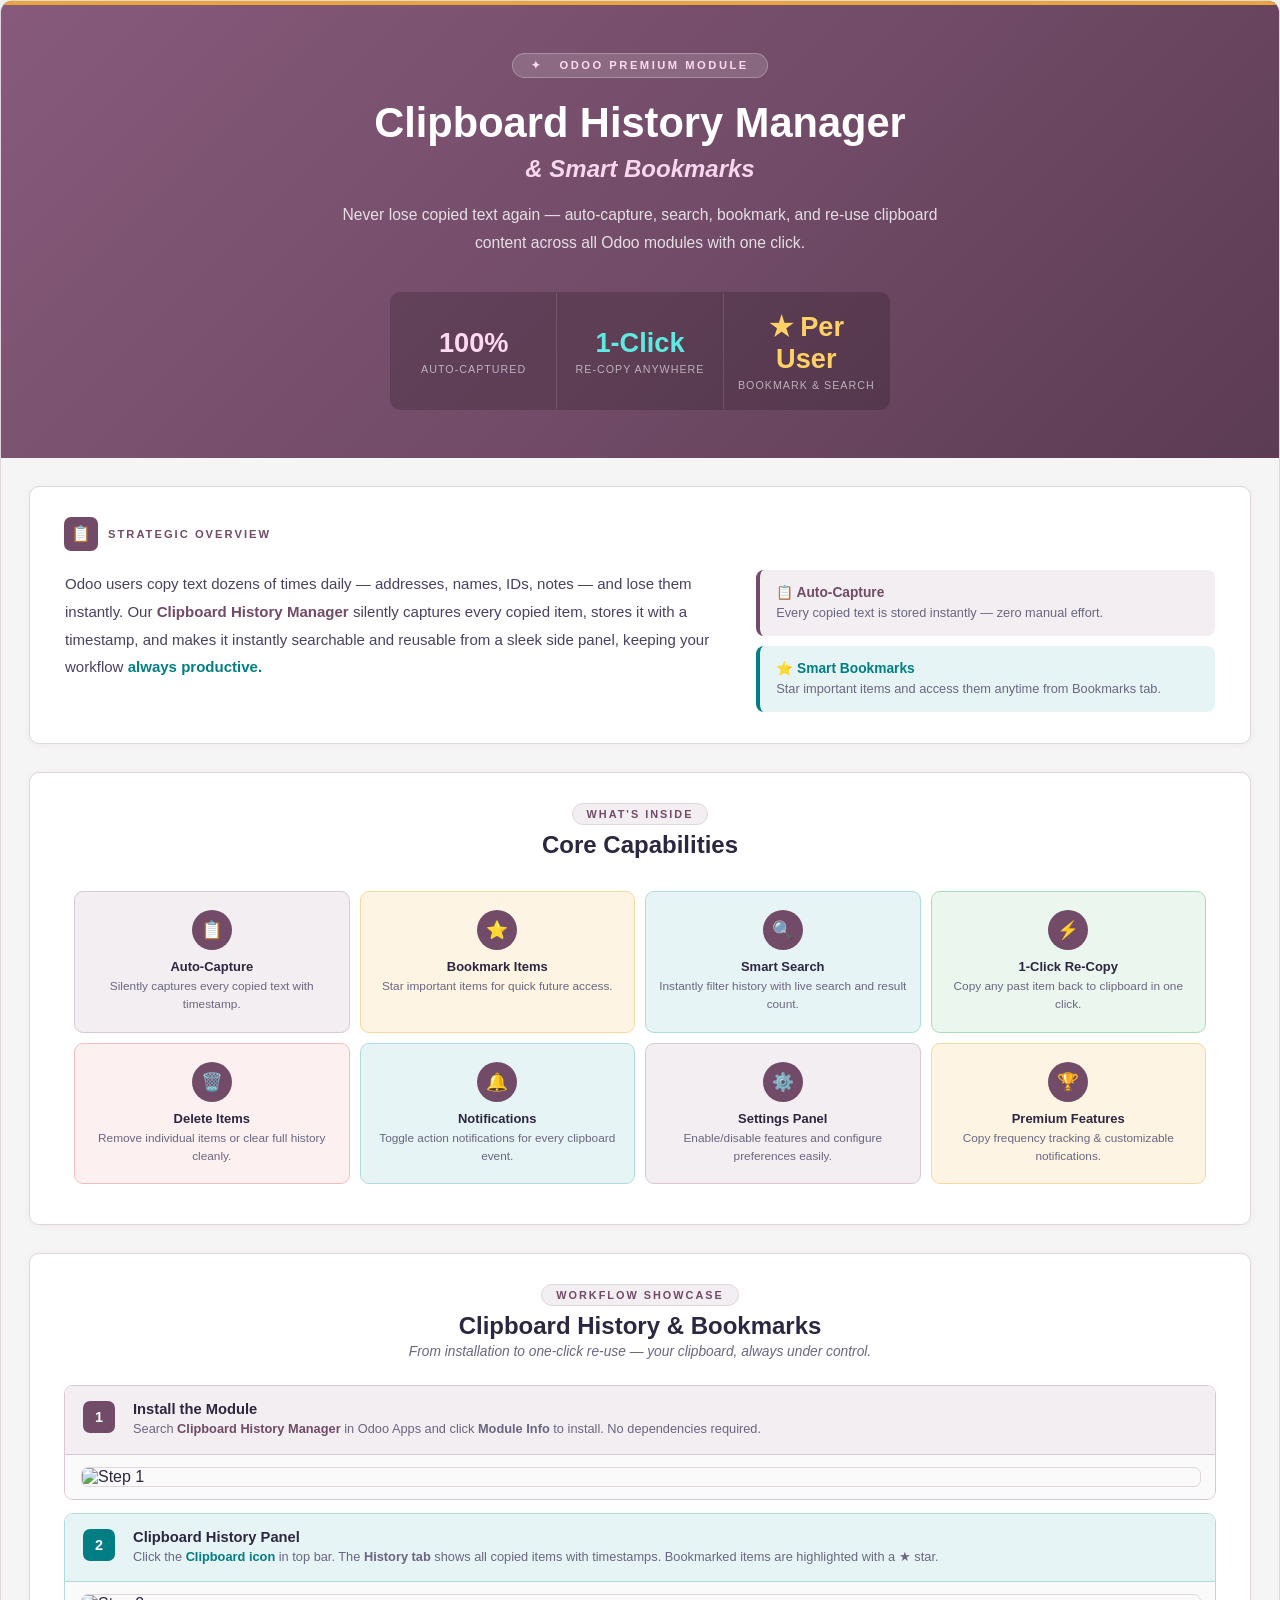
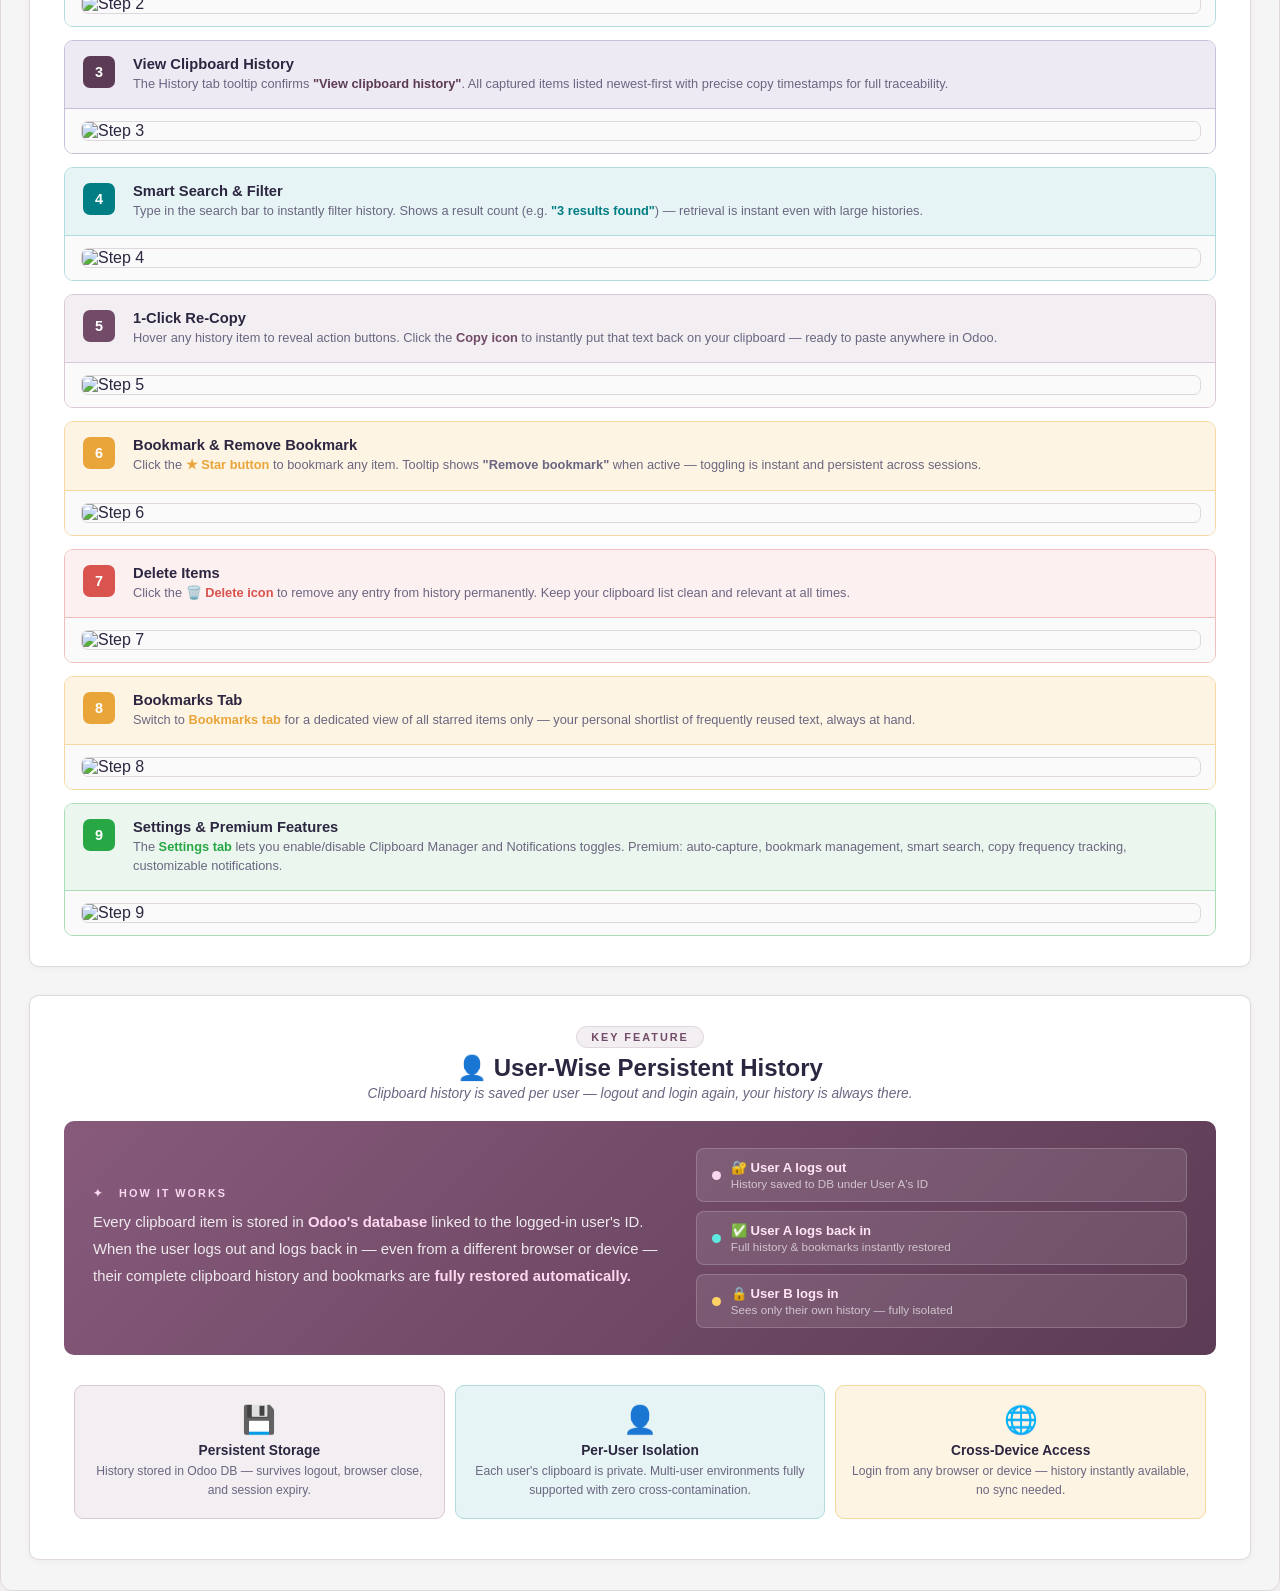
==== commit a4caf8e5: "Update print statement from 'Hello' to 'Goodbye'" ====
--- a/pos_stock_indicator/static/description/index.html
+++ b/pos_stock_indicator/static/description/index.html
@@ -1,275 +1,403 @@
 <!DOCTYPE html>
 <html lang="en">
-<head>
-<meta charset="UTF-8">
-<title>Clipboard History Manager – Odoo</title>
-<link href="https://fonts.googleapis.com/css2?family=Nunito+Sans:wght@400;600;700;800;900&display=swap" rel="stylesheet">
-<style>
-  :root {
-    --op:   #714B67;
-    --op-d: #5C3B54;
-    --op-n: #875A7B;
-    --op-l: #F3EEF1;
-    --ot:   #017E84;
-    --ot-l: #E6F4F5;
-    --og:   #E9A53A;
-    --og-l: #FDF4E3;
-    --or:   #D9534F;
-    --or-l: #FDF0F0;
-    --oG:   #28A745;
-    --oG-l: #EBF7EE;
-    --bg:   #F5F5F5;
-    --wh:   #FFFFFF;
-    --bd:   #E0D6DD;
-    --tx:   #2C2640;
-    --mu:   #6B6681;
-  }
-  * { box-sizing:border-box; margin:0; padding:0; }
-  body { font-family:'Nunito Sans',sans-serif; background:var(--bg); color:var(--tx); }
-  .wrap { border-radius:12px; overflow:hidden; border:1px solid var(--bd); box-shadow:0 4px 32px rgba(113,75,103,.10); }
-
-  /* HERO */
-  .hero {
-    background:linear-gradient(135deg,#875A7B 0%,#714B67 55%,#5C3B54 100%);
-    padding:56px 48px 48px; text-align:center; position:relative; overflow:hidden;
-  }
-  .hero::before {
-    content:''; position:absolute; top:-70px; right:-60px;
-    width:280px; height:280px; border-radius:50%; background:rgba(255,255,255,.05);
-  }
-  .hero::after {
-    content:''; position:absolute; bottom:-90px; left:-50px;
-    width:220px; height:220px; border-radius:50%; background:rgba(255,255,255,.04);
-  }
-  .h-badge {
-    display:inline-block; background:rgba(255,255,255,.15); color:#FFD9F0;
-    padding:5px 18px; border-radius:40px; font-size:.70rem; font-weight:800;
-    letter-spacing:2.5px; text-transform:uppercase; margin-bottom:20px;
-    border:1px solid rgba(255,255,255,.25);
-  }
-  .h-title { font-size:2.6rem; font-weight:900; color:#fff; line-height:1.18; margin-bottom:8px; }
-  .h-sub   { font-size:1.5rem; font-weight:700; color:#F9D8EF; font-style:italic; margin-bottom:18px; }
-  .h-desc  { font-size:.98rem; color:rgba(255,255,255,.80); max-width:600px; margin:0 auto 36px; line-height:1.75; }
-  .h-stats {
-    display:flex; justify-content:center; max-width:500px; margin:0 auto;
-    background:rgba(0,0,0,.18); border-radius:10px; border:1px solid rgba(255,255,255,.15); overflow:hidden;
-  }
-  .h-stat { flex:1; padding:18px 12px; border-right:1px solid rgba(255,255,255,.12); }
-  .h-stat:last-child { border-right:none; }
-  .h-sn { font-size:1.7rem; font-weight:900; color:#FFD9F0; }
-  .h-sn.t { color:#5EEAE0; } .h-sn.g { color:#FFD166; }
-  .h-sl { font-size:.67rem; color:rgba(255,255,255,.60); text-transform:uppercase; letter-spacing:1px; margin-top:4px; }
-
-  /* SECTIONS */
-  .sec { padding:24px 28px; background:var(--bg); }
-  .sec.nt { padding-top:0; }
-  .card { background:var(--wh); border-radius:10px; border:1px solid var(--bd); padding:30px 34px; box-shadow:0 1px 6px rgba(113,75,103,.06); }
-  .pill {
-    display:inline-block; background:var(--op-l); color:var(--op);
-    padding:4px 14px; border-radius:30px; font-size:.68rem; font-weight:800;
-    letter-spacing:2px; text-transform:uppercase; border:1px solid var(--bd); margin-bottom:6px;
-  }
-  .stitle { font-size:1.5rem; font-weight:900; color:var(--tx); margin-bottom:4px; }
-  .ssub   { font-size:.86rem; color:var(--mu); font-style:italic; }
-
-  /* OVERVIEW */
-  .ov-grid { display:grid; grid-template-columns:1fr 1fr; gap:20px; margin-top:22px; }
-  .ov-text { font-size:.94rem; line-height:1.85; color:#4A4060; }
-  .fb { background:var(--op-l); border-left:4px solid var(--op); border-radius:8px; padding:14px 16px; margin-bottom:10px; }
-  .fb.t { background:var(--ot-l); border-left-color:var(--ot); }
-  .fb-t { font-weight:800; font-size:.86rem; color:var(--op); margin-bottom:3px; }
-  .fb.t .fb-t { color:var(--ot); }
-  .fb-d { font-size:.80rem; color:var(--mu); line-height:1.5; }
-
-  /* CAPS */
-  .cap-grid { display:grid; grid-template-columns:repeat(4,1fr); gap:11px; margin-top:22px; }
-  .cc { border-radius:9px; padding:18px 12px; text-align:center; border:1px solid var(--bd); }
-  .ci { width:40px; height:40px; background:var(--op); border-radius:50%; font-size:1.1rem; line-height:40px; text-align:center; margin:0 auto 9px; }
-  .ct { font-weight:800; font-size:.81rem; color:var(--tx); margin-bottom:4px; }
-  .cd { font-size:.74rem; color:var(--mu); line-height:1.5; }
-  .cp { background:var(--op-l); border-color:#D9C8D5; }
-  .ct2{ background:var(--ot-l); border-color:#B0DCDF; }
-  .cg { background:var(--og-l); border-color:#F5D9A0; }
-  .cG { background:var(--oG-l); border-color:#A8DDB5; }
-  .cr { background:var(--or-l); border-color:#F0BFBD; }
-
-  /* STEPS */
-  .sw { border-radius:9px; overflow:hidden; margin-bottom:13px; border:1px solid var(--bd); }
-  .sw:last-child { margin-bottom:0; }
-  .sh { display:flex; align-items:flex-start; padding:15px 18px; gap:13px; }
-  .sn { width:32px; height:32px; border-radius:7px; color:#fff; font-weight:900; font-size:.9rem; text-align:center; line-height:32px; flex-shrink:0; margin-top:1px; }
-  .st  { font-weight:800; font-size:.92rem; color:var(--tx); margin-bottom:2px; }
-  .sd  { font-size:.80rem; color:var(--mu); line-height:1.5; }
-  .si  { padding:12px 16px; background:#FAFAFA; border-top:1px solid var(--bd); }
-  .si img { width:100%; border-radius:7px; border:1px solid var(--bd); display:block; }
-
-  /* step variants */
-  .vp .sh { background:var(--op-l); } .vp .sn { background:var(--op); }
-  .vt .sh { background:var(--ot-l); } .vt .sn { background:var(--ot); }
-  .vg .sh { background:var(--og-l); } .vg .sn { background:var(--og); }
-  .vr .sh { background:var(--or-l); } .vr .sn { background:var(--or); }
-  .vG .sh { background:var(--oG-l); } .vG .sn { background:var(--oG); }
-  .vn .sh { background:#EEEAF4;     } .vn .sn { background:var(--op-d); }
-
-  /* USER-WISE */
-  .ub {
-    background:linear-gradient(135deg,#875A7B 0%,#5C3B54 100%);
-    border-radius:10px; padding:26px 28px; margin:22px 0;
-    display:grid; grid-template-columns:1fr 1fr; gap:26px; align-items:center;
-  }
-  .ub-lbl { color:#F9D8EF; font-size:.68rem; font-weight:800; letter-spacing:2px; text-transform:uppercase; margin-bottom:9px; }
-  .ub-txt { color:rgba(255,255,255,.88); font-size:.93rem; line-height:1.8; }
-  .ub-txt strong { color:#FFD9F0; }
-  .fr { background:rgba(255,255,255,.10); border:1px solid rgba(255,255,255,.18); border-radius:8px; padding:10px 14px; margin-bottom:9px; display:flex; align-items:center; gap:9px; }
-  .fr:last-child { margin-bottom:0; }
-  .fd { width:9px; height:9px; border-radius:50%; flex-shrink:0; }
-  .ft { font-size:.82rem; font-weight:800; color:#FFE5F5; }
-  .fs { font-size:.73rem; color:rgba(255,255,255,.65); margin-top:2px; }
-  .uc-grid { display:grid; grid-template-columns:repeat(3,1fr); gap:11px; margin-top:4px; }
-  .uc { border-radius:9px; padding:18px 14px; text-align:center; border:1px solid var(--bd); }
-  .ui { font-size:1.7rem; margin-bottom:7px; }
-  .utm{ font-weight:800; font-size:.86rem; color:var(--tx); margin-bottom:4px; }
-  .utx{ font-size:.76rem; color:var(--mu); line-height:1.55; }
-</style>
-</head>
-<body>
-<div class="wrap">
-
-  <!-- HERO -->
-  <div class="hero">
-    <div class="h-badge">✦ &nbsp; Odoo Premium Module</div>
-    <div class="h-title">Clipboard History Manager</div>
-    <div class="h-sub">&amp; Smart Bookmarks</div>
-    <div class="h-desc">Never lose copied text again — auto-capture, search, bookmark, and re-use clipboard content across all Odoo modules with one click.</div>
-    <div class="h-stats">
-      <div class="h-stat"><div class="h-sn">100%</div><div class="h-sl">Auto-Captured</div></div>
-      <div class="h-stat"><div class="h-sn t">1-Click</div><div class="h-sl">Re-Copy Anywhere</div></div>
-      <div class="h-stat"><div class="h-sn g">★ Per User</div><div class="h-sl">Bookmark &amp; Search</div></div>
+<head><meta charset="UTF-8"><title>Clipboard History Manager – Odoo</title></head>
+<body style="margin:0!important;padding:0!important;background:#F5F5F5!important;font-family:'Nunito Sans','Segoe UI',Arial,sans-serif!important;">
+
+<div style="font-family:'Nunito Sans','Segoe UI',Arial,sans-serif!important;background-color:#F5F5F5!important;color:#2C2640!important;border-radius:12px!important;overflow:hidden!important;border:1px solid #E0D6DD!important;box-shadow:0 4px 32px rgba(113,75,103,0.10)!important;">
+
+  <!-- ═══ HERO ═══ -->
+  <div style="background:linear-gradient(135deg,#875A7B 0%,#714B67 55%,#5C3B54 100%)!important;padding:56px 48px 48px!important;text-align:center!important;">
+    <!-- top accent line -->
+    <div style="height:4px!important;background-color:#E9A53A!important;margin:-56px -48px 48px -48px!important;"></div>
+
+    <div style="max-width:820px!important;margin:0 auto!important;">
+      <!-- badge -->
+      <div style="display:inline-block!important;background:rgba(255,255,255,0.15)!important;color:#FFD9F0!important;padding:5px 18px!important;border-radius:40px!important;font-size:0.70rem!important;font-weight:800!important;letter-spacing:2.5px!important;text-transform:uppercase!important;margin-bottom:20px!important;border:1px solid rgba(255,255,255,0.25)!important;">
+        ✦ &nbsp; Odoo Premium Module
+      </div>
+
+      <!-- title -->
+      <div style="font-size:2.6rem!important;font-weight:900!important;color:#FFFFFF!important;line-height:1.18!important;margin-bottom:8px!important;">
+        Clipboard History Manager
+      </div>
+      <div style="font-size:1.5rem!important;font-weight:700!important;color:#F9D8EF!important;font-style:italic!important;margin-bottom:18px!important;">
+        &amp; Smart Bookmarks
+      </div>
+      <div style="font-size:0.98rem!important;color:rgba(255,255,255,0.82)!important;max-width:600px!important;margin:0 auto 36px!important;line-height:1.75!important;">
+        Never lose copied text again — auto-capture, search, bookmark, and re-use clipboard content across all Odoo modules with one click.
+      </div>
+
+      <!-- stats row -->
+      <table style="width:100%!important;max-width:500px!important;margin:0 auto!important;border-collapse:collapse!important;background:rgba(0,0,0,0.18)!important;border-radius:10px!important;border:1px solid rgba(255,255,255,0.15)!important;overflow:hidden!important;">
+        <tr>
+          <td style="padding:18px 12px!important;text-align:center!important;border-right:1px solid rgba(255,255,255,0.12)!important;width:33%!important;">
+            <div style="font-size:1.7rem!important;font-weight:900!important;color:#FFD9F0!important;">100%</div>
+            <div style="font-size:0.67rem!important;color:rgba(255,255,255,0.60)!important;text-transform:uppercase!important;letter-spacing:1px!important;margin-top:4px!important;">Auto-Captured</div>
+          </td>
+          <td style="padding:18px 12px!important;text-align:center!important;border-right:1px solid rgba(255,255,255,0.12)!important;width:33%!important;">
+            <div style="font-size:1.7rem!important;font-weight:900!important;color:#5EEAE0!important;">1-Click</div>
+            <div style="font-size:0.67rem!important;color:rgba(255,255,255,0.60)!important;text-transform:uppercase!important;letter-spacing:1px!important;margin-top:4px!important;">Re-Copy Anywhere</div>
+          </td>
+          <td style="padding:18px 12px!important;text-align:center!important;width:33%!important;">
+            <div style="font-size:1.7rem!important;font-weight:900!important;color:#FFD166!important;">★ Per User</div>
+            <div style="font-size:0.67rem!important;color:rgba(255,255,255,0.60)!important;text-transform:uppercase!important;letter-spacing:1px!important;margin-top:4px!important;">Bookmark &amp; Search</div>
+          </td>
+        </tr>
+      </table>
     </div>
   </div>
 
-  <!-- OVERVIEW -->
-  <div class="sec">
-    <div class="card">
-      <div style="display:flex;align-items:center;gap:10px;margin-bottom:4px;">
-        <div style="width:32px;height:32px;background:var(--op);border-radius:7px;font-size:1rem;line-height:32px;text-align:center;">📋</div>
-        <div style="font-size:.70rem;font-weight:800;letter-spacing:2px;text-transform:uppercase;color:var(--op);">Strategic Overview</div>
-      </div>
-      <div class="ov-grid">
-        <div class="ov-text">
-          Odoo users copy text dozens of times daily — addresses, names, IDs, notes — and lose them instantly. Our <strong style="color:var(--op);">Clipboard History Manager</strong> silently captures every copied item, stores it with a timestamp, and makes it instantly searchable and reusable from a sleek side panel, keeping your workflow <strong style="color:var(--ot);">always productive.</strong>
-        </div>
-        <div>
-          <div class="fb"><div class="fb-t">📋 Auto-Capture</div><div class="fb-d">Every copied text is stored instantly — zero manual effort.</div></div>
-          <div class="fb t"><div class="fb-t">⭐ Smart Bookmarks</div><div class="fb-d">Star important items and access them anytime from Bookmarks tab.</div></div>
-        </div>
-      </div>
+  <!-- ═══ OVERVIEW ═══ -->
+  <div style="padding:28px!important;background-color:#F5F5F5!important;">
+    <div style="background-color:#FFFFFF!important;border-radius:10px!important;border:1px solid #E0D6DD!important;padding:30px 34px!important;box-shadow:0 1px 6px rgba(113,75,103,0.06)!important;">
+      <!-- label row -->
+      <table style="border-collapse:collapse!important;margin-bottom:18px!important;">
+        <tr>
+          <td style="width:32px!important;height:32px!important;background-color:#714B67!important;border-radius:7px!important;text-align:center!important;vertical-align:middle!important;font-size:1rem!important;line-height:32px!important;">📋</td>
+          <td style="padding-left:10px!important;vertical-align:middle!important;color:#714B67!important;font-weight:800!important;font-size:0.70rem!important;letter-spacing:2px!important;text-transform:uppercase!important;">Strategic Overview</td>
+        </tr>
+      </table>
+      <!-- two cols -->
+      <table style="width:100%!important;border-collapse:collapse!important;">
+        <tr>
+          <td style="width:60%!important;padding-right:28px!important;vertical-align:top!important;font-size:0.94rem!important;line-height:1.85!important;color:#4A4060!important;">
+            Odoo users copy text dozens of times daily — addresses, names, IDs, notes — and lose them instantly. Our <strong style="color:#714B67!important;">Clipboard History Manager</strong> silently captures every copied item, stores it with a timestamp, and makes it instantly searchable and reusable from a sleek side panel, keeping your workflow <strong style="color:#017E84!important;">always productive.</strong>
+          </td>
+          <td style="width:40%!important;vertical-align:top!important;">
+            <div style="background-color:#F3EEF1!important;border-left:4px solid #714B67!important;border-radius:8px!important;padding:14px 16px!important;margin-bottom:10px!important;">
+              <div style="font-weight:800!important;font-size:0.86rem!important;color:#714B67!important;margin-bottom:3px!important;">📋 Auto-Capture</div>
+              <div style="font-size:0.80rem!important;color:#6B6681!important;line-height:1.5!important;">Every copied text is stored instantly — zero manual effort.</div>
+            </div>
+            <div style="background-color:#E6F4F5!important;border-left:4px solid #017E84!important;border-radius:8px!important;padding:14px 16px!important;">
+              <div style="font-weight:800!important;font-size:0.86rem!important;color:#017E84!important;margin-bottom:3px!important;">⭐ Smart Bookmarks</div>
+              <div style="font-size:0.80rem!important;color:#6B6681!important;line-height:1.5!important;">Star important items and access them anytime from Bookmarks tab.</div>
+            </div>
+          </td>
+        </tr>
+      </table>
     </div>
   </div>
 
-  <!-- CORE CAPABILITIES -->
-  <div class="sec nt">
-    <div class="card">
-      <div style="text-align:center;margin-bottom:4px;">
-        <div class="pill">What's Inside</div>
-        <div class="stitle">Core Capabilities</div>
-      </div>
-      <div class="cap-grid">
-        <div class="cc cp"><div class="ci">📋</div><div class="ct">Auto-Capture</div><div class="cd">Silently captures every copied text with timestamp.</div></div>
-        <div class="cc cg"><div class="ci">⭐</div><div class="ct">Bookmark Items</div><div class="cd">Star important items for quick future access.</div></div>
-        <div class="cc ct2"><div class="ci">🔍</div><div class="ct">Smart Search</div><div class="cd">Instantly filter history with live search and result count.</div></div>
-        <div class="cc cG"><div class="ci">⚡</div><div class="ct">1-Click Re-Copy</div><div class="cd">Copy any past item back to clipboard in one click.</div></div>
-        <div class="cc cr"><div class="ci">🗑️</div><div class="ct">Delete Items</div><div class="cd">Remove individual items or clear full history cleanly.</div></div>
-        <div class="cc ct2"><div class="ci">🔔</div><div class="ct">Notifications</div><div class="cd">Toggle action notifications for every clipboard event.</div></div>
-        <div class="cc cp"><div class="ci">⚙️</div><div class="ct">Settings Panel</div><div class="cd">Enable/disable features and configure preferences easily.</div></div>
-        <div class="cc cg"><div class="ci">🏆</div><div class="ct">Premium Features</div><div class="cd">Copy frequency tracking &amp; customizable notifications.</div></div>
-      </div>
+  <!-- ═══ CORE CAPABILITIES ═══ -->
+  <div style="padding:0 28px 28px!important;background-color:#F5F5F5!important;">
+    <div style="background-color:#FFFFFF!important;border-radius:10px!important;border:1px solid #E0D6DD!important;padding:30px 34px!important;box-shadow:0 1px 6px rgba(113,75,103,0.06)!important;">
+      <div style="text-align:center!important;margin-bottom:22px!important;">
+        <div style="display:inline-block!important;background-color:#F3EEF1!important;color:#714B67!important;padding:4px 14px!important;border-radius:30px!important;font-size:0.68rem!important;font-weight:800!important;letter-spacing:2px!important;text-transform:uppercase!important;border:1px solid #E0D6DD!important;margin-bottom:6px!important;">What's Inside</div>
+        <div style="font-size:1.5rem!important;font-weight:900!important;color:#2C2640!important;">Core Capabilities</div>
+      </div>
+      <!-- row 1 -->
+      <table style="width:100%!important;border-collapse:separate!important;border-spacing:10px!important;">
+        <tr>
+          <td style="width:25%!important;background-color:#F3EEF1!important;border:1px solid #D9C8D5!important;border-radius:9px!important;padding:18px 12px!important;text-align:center!important;vertical-align:top!important;">
+            <div style="width:40px!important;height:40px!important;background-color:#714B67!important;border-radius:50%!important;font-size:1.1rem!important;line-height:40px!important;text-align:center!important;margin:0 auto 9px!important;">📋</div>
+            <div style="font-weight:800!important;font-size:0.81rem!important;color:#2C2640!important;margin-bottom:4px!important;">Auto-Capture</div>
+            <div style="font-size:0.74rem!important;color:#6B6681!important;line-height:1.5!important;">Silently captures every copied text with timestamp.</div>
+          </td>
+          <td style="width:25%!important;background-color:#FDF4E3!important;border:1px solid #F5D9A0!important;border-radius:9px!important;padding:18px 12px!important;text-align:center!important;vertical-align:top!important;">
+            <div style="width:40px!important;height:40px!important;background-color:#714B67!important;border-radius:50%!important;font-size:1.1rem!important;line-height:40px!important;text-align:center!important;margin:0 auto 9px!important;">⭐</div>
+            <div style="font-weight:800!important;font-size:0.81rem!important;color:#2C2640!important;margin-bottom:4px!important;">Bookmark Items</div>
+            <div style="font-size:0.74rem!important;color:#6B6681!important;line-height:1.5!important;">Star important items for quick future access.</div>
+          </td>
+          <td style="width:25%!important;background-color:#E6F4F5!important;border:1px solid #B0DCDF!important;border-radius:9px!important;padding:18px 12px!important;text-align:center!important;vertical-align:top!important;">
+            <div style="width:40px!important;height:40px!important;background-color:#714B67!important;border-radius:50%!important;font-size:1.1rem!important;line-height:40px!important;text-align:center!important;margin:0 auto 9px!important;">🔍</div>
+            <div style="font-weight:800!important;font-size:0.81rem!important;color:#2C2640!important;margin-bottom:4px!important;">Smart Search</div>
+            <div style="font-size:0.74rem!important;color:#6B6681!important;line-height:1.5!important;">Instantly filter history with live search and result count.</div>
+          </td>
+          <td style="width:25%!important;background-color:#EBF7EE!important;border:1px solid #A8DDB5!important;border-radius:9px!important;padding:18px 12px!important;text-align:center!important;vertical-align:top!important;">
+            <div style="width:40px!important;height:40px!important;background-color:#714B67!important;border-radius:50%!important;font-size:1.1rem!important;line-height:40px!important;text-align:center!important;margin:0 auto 9px!important;">⚡</div>
+            <div style="font-weight:800!important;font-size:0.81rem!important;color:#2C2640!important;margin-bottom:4px!important;">1-Click Re-Copy</div>
+            <div style="font-size:0.74rem!important;color:#6B6681!important;line-height:1.5!important;">Copy any past item back to clipboard in one click.</div>
+          </td>
+        </tr>
+        <tr>
+          <td style="width:25%!important;background-color:#FDF0F0!important;border:1px solid #F0BFBD!important;border-radius:9px!important;padding:18px 12px!important;text-align:center!important;vertical-align:top!important;">
+            <div style="width:40px!important;height:40px!important;background-color:#714B67!important;border-radius:50%!important;font-size:1.1rem!important;line-height:40px!important;text-align:center!important;margin:0 auto 9px!important;">🗑️</div>
+            <div style="font-weight:800!important;font-size:0.81rem!important;color:#2C2640!important;margin-bottom:4px!important;">Delete Items</div>
+            <div style="font-size:0.74rem!important;color:#6B6681!important;line-height:1.5!important;">Remove individual items or clear full history cleanly.</div>
+          </td>
+          <td style="width:25%!important;background-color:#E6F4F5!important;border:1px solid #B0DCDF!important;border-radius:9px!important;padding:18px 12px!important;text-align:center!important;vertical-align:top!important;">
+            <div style="width:40px!important;height:40px!important;background-color:#714B67!important;border-radius:50%!important;font-size:1.1rem!important;line-height:40px!important;text-align:center!important;margin:0 auto 9px!important;">🔔</div>
+            <div style="font-weight:800!important;font-size:0.81rem!important;color:#2C2640!important;margin-bottom:4px!important;">Notifications</div>
+            <div style="font-size:0.74rem!important;color:#6B6681!important;line-height:1.5!important;">Toggle action notifications for every clipboard event.</div>
+          </td>
+          <td style="width:25%!important;background-color:#F3EEF1!important;border:1px solid #D9C8D5!important;border-radius:9px!important;padding:18px 12px!important;text-align:center!important;vertical-align:top!important;">
+            <div style="width:40px!important;height:40px!important;background-color:#714B67!important;border-radius:50%!important;font-size:1.1rem!important;line-height:40px!important;text-align:center!important;margin:0 auto 9px!important;">⚙️</div>
+            <div style="font-weight:800!important;font-size:0.81rem!important;color:#2C2640!important;margin-bottom:4px!important;">Settings Panel</div>
+            <div style="font-size:0.74rem!important;color:#6B6681!important;line-height:1.5!important;">Enable/disable features and configure preferences easily.</div>
+          </td>
+          <td style="width:25%!important;background-color:#FDF4E3!important;border:1px solid #F5D9A0!important;border-radius:9px!important;padding:18px 12px!important;text-align:center!important;vertical-align:top!important;">
+            <div style="width:40px!important;height:40px!important;background-color:#714B67!important;border-radius:50%!important;font-size:1.1rem!important;line-height:40px!important;text-align:center!important;margin:0 auto 9px!important;">🏆</div>
+            <div style="font-weight:800!important;font-size:0.81rem!important;color:#2C2640!important;margin-bottom:4px!important;">Premium Features</div>
+            <div style="font-size:0.74rem!important;color:#6B6681!important;line-height:1.5!important;">Copy frequency tracking &amp; customizable notifications.</div>
+          </td>
+        </tr>
+      </table>
     </div>
   </div>
 
-  <!-- WORKFLOW -->
-  <div class="sec nt">
-    <div class="card">
-      <div style="text-align:center;margin-bottom:26px;">
-        <div class="pill">Workflow Showcase</div>
-        <div class="stitle">Clipboard History &amp; Bookmarks</div>
-        <div class="ssub">From installation to one-click re-use — your clipboard, always under control.</div>
-      </div>
-
-      <div class="sw vp">
-        <div class="sh"><div class="sn">1</div><div><div class="st">Install the Module</div><div class="sd">Search <strong>Clipboard History Manager</strong> in Odoo Apps and click <strong>Module Info</strong> to install. No dependencies required.</div></div></div>
-        <div class="si"><img src="img_1.jpeg" alt="Step 1"></div>
-      </div>
-
-      <div class="sw vt">
-        <div class="sh"><div class="sn">2</div><div><div class="st">Clipboard History Panel</div><div class="sd">Click the <strong>Clipboard icon</strong> in top bar. The <strong>History tab</strong> shows all copied items with timestamps. Bookmarked items are highlighted with a ★ star.</div></div></div>
-        <div class="si"><img src="img_2.jpeg" alt="Step 2"></div>
-      </div>
-
-      <div class="sw vn">
-        <div class="sh"><div class="sn">3</div><div><div class="st">View Clipboard History</div><div class="sd">The History tab tooltip confirms <strong>"View clipboard history"</strong>. All captured items listed newest-first with precise copy timestamps.</div></div></div>
-        <div class="si"><img src="img_3.jpeg" alt="Step 3"></div>
-      </div>
-
-      <div class="sw vt">
-        <div class="sh"><div class="sn">4</div><div><div class="st">Smart Search &amp; Filter</div><div class="sd">Type in the search bar to instantly filter history. Shows a result count (e.g. <strong>"3 results found"</strong>) — retrieval is instant even with large histories.</div></div></div>
-        <div class="si"><img src="img_4.jpeg" alt="Step 4"></div>
-      </div>
-
-      <div class="sw vp">
-        <div class="sh"><div class="sn">5</div><div><div class="st">1-Click Re-Copy</div><div class="sd">Hover any history item to reveal action buttons. Click the <strong>Copy icon</strong> to instantly put that text back on your clipboard — ready to paste anywhere in Odoo.</div></div></div>
-        <div class="si"><img src="img_5.jpeg" alt="Step 5"></div>
-      </div>
-
-      <div class="sw vg">
-        <div class="sh"><div class="sn">6</div><div><div class="st">Bookmark &amp; Remove Bookmark</div><div class="sd">Click the <strong>★ Star button</strong> to bookmark any item. Tooltip shows <strong>"Remove bookmark"</strong> when active — toggling is instant and persistent across sessions.</div></div></div>
-        <div class="si"><img src="img_6.jpeg" alt="Step 6"></div>
-      </div>
-
-      <div class="sw vr">
-        <div class="sh"><div class="sn">7</div><div><div class="st">Delete Items</div><div class="sd">Click the <strong>🗑️ Delete icon</strong> to remove any entry from history permanently. Keep your clipboard list clean and relevant at all times.</div></div></div>
-        <div class="si"><img src="img_7.jpeg" alt="Step 7"></div>
-      </div>
-
-      <div class="sw vg">
-        <div class="sh"><div class="sn">8</div><div><div class="st">Bookmarks Tab</div><div class="sd">Switch to <strong>Bookmarks tab</strong> for a dedicated view of all starred items only — your personal shortlist of frequently reused text, always at hand.</div></div></div>
-        <div class="si"><img src="img_8.jpeg" alt="Step 8"></div>
-      </div>
-
-      <div class="sw vG">
-        <div class="sh"><div class="sn">9</div><div><div class="st">Settings &amp; Premium Features</div><div class="sd">The <strong>Settings tab</strong> lets you enable/disable Clipboard Manager and Notifications toggles. Premium: auto-capture, bookmark management, smart search, copy frequency tracking, customizable notifications.</div></div></div>
-        <div class="si"><img src="img_9.jpeg" alt="Step 9"></div>
+  <!-- ═══ WORKFLOW SHOWCASE ═══ -->
+  <div style="padding:0 28px 28px!important;background-color:#F5F5F5!important;">
+    <div style="background-color:#FFFFFF!important;border-radius:10px!important;border:1px solid #E0D6DD!important;padding:30px 34px!important;box-shadow:0 1px 6px rgba(113,75,103,0.06)!important;">
+      <div style="text-align:center!important;margin-bottom:26px!important;">
+        <div style="display:inline-block!important;background-color:#F3EEF1!important;color:#714B67!important;padding:4px 14px!important;border-radius:30px!important;font-size:0.68rem!important;font-weight:800!important;letter-spacing:2px!important;text-transform:uppercase!important;border:1px solid #E0D6DD!important;margin-bottom:6px!important;">Workflow Showcase</div>
+        <div style="font-size:1.5rem!important;font-weight:900!important;color:#2C2640!important;margin-bottom:4px!important;">Clipboard History &amp; Bookmarks</div>
+        <div style="font-size:0.86rem!important;color:#6B6681!important;font-style:italic!important;">From installation to one-click re-use — your clipboard, always under control.</div>
+      </div>
+
+      <!-- STEP 1 — Purple -->
+      <div style="border-radius:9px!important;overflow:hidden!important;margin-bottom:13px!important;border:1px solid #D9C8D5!important;">
+        <table style="width:100%!important;border-collapse:collapse!important;background-color:#F3EEF1!important;">
+          <tr>
+            <td style="width:32px!important;padding:15px 0 15px 18px!important;vertical-align:top!important;">
+              <div style="width:32px!important;height:32px!important;background-color:#714B67!important;border-radius:7px!important;color:#FFFFFF!important;font-weight:900!important;font-size:0.90rem!important;text-align:center!important;line-height:32px!important;">1</div>
+            </td>
+            <td style="padding:15px 18px!important;vertical-align:middle!important;">
+              <div style="font-weight:800!important;font-size:0.92rem!important;color:#2C2640!important;margin-bottom:2px!important;">Install the Module</div>
+              <div style="font-size:0.80rem!important;color:#6B6681!important;line-height:1.5!important;">Search <strong style="color:#714B67!important;">Clipboard History Manager</strong> in Odoo Apps and click <strong>Module Info</strong> to install. No dependencies required.</div>
+            </td>
+          </tr>
+        </table>
+        <div style="padding:12px 16px!important;background-color:#FAFAFA!important;border-top:1px solid #D9C8D5!important;">
+          <img src="img_1.jpeg" style="width:100%!important;border-radius:7px!important;border:1px solid #E0D6DD!important;display:block!important;" alt="Step 1">
+        </div>
+      </div>
+
+      <!-- STEP 2 — Teal -->
+      <div style="border-radius:9px!important;overflow:hidden!important;margin-bottom:13px!important;border:1px solid #B0DCDF!important;">
+        <table style="width:100%!important;border-collapse:collapse!important;background-color:#E6F4F5!important;">
+          <tr>
+            <td style="width:32px!important;padding:15px 0 15px 18px!important;vertical-align:top!important;">
+              <div style="width:32px!important;height:32px!important;background-color:#017E84!important;border-radius:7px!important;color:#FFFFFF!important;font-weight:900!important;font-size:0.90rem!important;text-align:center!important;line-height:32px!important;">2</div>
+            </td>
+            <td style="padding:15px 18px!important;vertical-align:middle!important;">
+              <div style="font-weight:800!important;font-size:0.92rem!important;color:#2C2640!important;margin-bottom:2px!important;">Clipboard History Panel</div>
+              <div style="font-size:0.80rem!important;color:#6B6681!important;line-height:1.5!important;">Click the <strong style="color:#017E84!important;">Clipboard icon</strong> in top bar. The <strong>History tab</strong> shows all copied items with timestamps. Bookmarked items are highlighted with a ★ star.</div>
+            </td>
+          </tr>
+        </table>
+        <div style="padding:12px 16px!important;background-color:#FAFAFA!important;border-top:1px solid #B0DCDF!important;">
+          <img src="img_2.jpeg" style="width:100%!important;border-radius:7px!important;border:1px solid #E0D6DD!important;display:block!important;" alt="Step 2">
+        </div>
+      </div>
+
+      <!-- STEP 3 — Dark Purple -->
+      <div style="border-radius:9px!important;overflow:hidden!important;margin-bottom:13px!important;border:1px solid #C8C0D8!important;">
+        <table style="width:100%!important;border-collapse:collapse!important;background-color:#EEEAF4!important;">
+          <tr>
+            <td style="width:32px!important;padding:15px 0 15px 18px!important;vertical-align:top!important;">
+              <div style="width:32px!important;height:32px!important;background-color:#5C3B54!important;border-radius:7px!important;color:#FFFFFF!important;font-weight:900!important;font-size:0.90rem!important;text-align:center!important;line-height:32px!important;">3</div>
+            </td>
+            <td style="padding:15px 18px!important;vertical-align:middle!important;">
+              <div style="font-weight:800!important;font-size:0.92rem!important;color:#2C2640!important;margin-bottom:2px!important;">View Clipboard History</div>
+              <div style="font-size:0.80rem!important;color:#6B6681!important;line-height:1.5!important;">The History tab tooltip confirms <strong style="color:#5C3B54!important;">"View clipboard history"</strong>. All captured items listed newest-first with precise copy timestamps for full traceability.</div>
+            </td>
+          </tr>
+        </table>
+        <div style="padding:12px 16px!important;background-color:#FAFAFA!important;border-top:1px solid #C8C0D8!important;">
+          <img src="img_3.jpeg" style="width:100%!important;border-radius:7px!important;border:1px solid #E0D6DD!important;display:block!important;" alt="Step 3">
+        </div>
+      </div>
+
+      <!-- STEP 4 — Teal -->
+      <div style="border-radius:9px!important;overflow:hidden!important;margin-bottom:13px!important;border:1px solid #B0DCDF!important;">
+        <table style="width:100%!important;border-collapse:collapse!important;background-color:#E6F4F5!important;">
+          <tr>
+            <td style="width:32px!important;padding:15px 0 15px 18px!important;vertical-align:top!important;">
+              <div style="width:32px!important;height:32px!important;background-color:#017E84!important;border-radius:7px!important;color:#FFFFFF!important;font-weight:900!important;font-size:0.90rem!important;text-align:center!important;line-height:32px!important;">4</div>
+            </td>
+            <td style="padding:15px 18px!important;vertical-align:middle!important;">
+              <div style="font-weight:800!important;font-size:0.92rem!important;color:#2C2640!important;margin-bottom:2px!important;">Smart Search &amp; Filter</div>
+              <div style="font-size:0.80rem!important;color:#6B6681!important;line-height:1.5!important;">Type in the search bar to instantly filter history. Shows a result count (e.g. <strong style="color:#017E84!important;">"3 results found"</strong>) — retrieval is instant even with large histories.</div>
+            </td>
+          </tr>
+        </table>
+        <div style="padding:12px 16px!important;background-color:#FAFAFA!important;border-top:1px solid #B0DCDF!important;">
+          <img src="img_4.jpeg" style="width:100%!important;border-radius:7px!important;border:1px solid #E0D6DD!important;display:block!important;" alt="Step 4">
+        </div>
+      </div>
+
+      <!-- STEP 5 — Purple -->
+      <div style="border-radius:9px!important;overflow:hidden!important;margin-bottom:13px!important;border:1px solid #D9C8D5!important;">
+        <table style="width:100%!important;border-collapse:collapse!important;background-color:#F3EEF1!important;">
+          <tr>
+            <td style="width:32px!important;padding:15px 0 15px 18px!important;vertical-align:top!important;">
+              <div style="width:32px!important;height:32px!important;background-color:#714B67!important;border-radius:7px!important;color:#FFFFFF!important;font-weight:900!important;font-size:0.90rem!important;text-align:center!important;line-height:32px!important;">5</div>
+            </td>
+            <td style="padding:15px 18px!important;vertical-align:middle!important;">
+              <div style="font-weight:800!important;font-size:0.92rem!important;color:#2C2640!important;margin-bottom:2px!important;">1-Click Re-Copy</div>
+              <div style="font-size:0.80rem!important;color:#6B6681!important;line-height:1.5!important;">Hover any history item to reveal action buttons. Click the <strong style="color:#714B67!important;">Copy icon</strong> to instantly put that text back on your clipboard — ready to paste anywhere in Odoo.</div>
+            </td>
+          </tr>
+        </table>
+        <div style="padding:12px 16px!important;background-color:#FAFAFA!important;border-top:1px solid #D9C8D5!important;">
+          <img src="img_5.jpeg" style="width:100%!important;border-radius:7px!important;border:1px solid #E0D6DD!important;display:block!important;" alt="Step 5">
+        </div>
+      </div>
+
+      <!-- STEP 6 — Gold -->
+      <div style="border-radius:9px!important;overflow:hidden!important;margin-bottom:13px!important;border:1px solid #F5D9A0!important;">
+        <table style="width:100%!important;border-collapse:collapse!important;background-color:#FDF4E3!important;">
+          <tr>
+            <td style="width:32px!important;padding:15px 0 15px 18px!important;vertical-align:top!important;">
+              <div style="width:32px!important;height:32px!important;background-color:#E9A53A!important;border-radius:7px!important;color:#FFFFFF!important;font-weight:900!important;font-size:0.90rem!important;text-align:center!important;line-height:32px!important;">6</div>
+            </td>
+            <td style="padding:15px 18px!important;vertical-align:middle!important;">
+              <div style="font-weight:800!important;font-size:0.92rem!important;color:#2C2640!important;margin-bottom:2px!important;">Bookmark &amp; Remove Bookmark</div>
+              <div style="font-size:0.80rem!important;color:#6B6681!important;line-height:1.5!important;">Click the <strong style="color:#E9A53A!important;">★ Star button</strong> to bookmark any item. Tooltip shows <strong>"Remove bookmark"</strong> when active — toggling is instant and persistent across sessions.</div>
+            </td>
+          </tr>
+        </table>
+        <div style="padding:12px 16px!important;background-color:#FAFAFA!important;border-top:1px solid #F5D9A0!important;">
+          <img src="img_6.jpeg" style="width:100%!important;border-radius:7px!important;border:1px solid #E0D6DD!important;display:block!important;" alt="Step 6">
+        </div>
+      </div>
+
+      <!-- STEP 7 — Red -->
+      <div style="border-radius:9px!important;overflow:hidden!important;margin-bottom:13px!important;border:1px solid #F0BFBD!important;">
+        <table style="width:100%!important;border-collapse:collapse!important;background-color:#FDF0F0!important;">
+          <tr>
+            <td style="width:32px!important;padding:15px 0 15px 18px!important;vertical-align:top!important;">
+              <div style="width:32px!important;height:32px!important;background-color:#D9534F!important;border-radius:7px!important;color:#FFFFFF!important;font-weight:900!important;font-size:0.90rem!important;text-align:center!important;line-height:32px!important;">7</div>
+            </td>
+            <td style="padding:15px 18px!important;vertical-align:middle!important;">
+              <div style="font-weight:800!important;font-size:0.92rem!important;color:#2C2640!important;margin-bottom:2px!important;">Delete Items</div>
+              <div style="font-size:0.80rem!important;color:#6B6681!important;line-height:1.5!important;">Click the <strong style="color:#D9534F!important;">🗑️ Delete icon</strong> to remove any entry from history permanently. Keep your clipboard list clean and relevant at all times.</div>
+            </td>
+          </tr>
+        </table>
+        <div style="padding:12px 16px!important;background-color:#FAFAFA!important;border-top:1px solid #F0BFBD!important;">
+          <img src="img_7.jpeg" style="width:100%!important;border-radius:7px!important;border:1px solid #E0D6DD!important;display:block!important;" alt="Step 7">
+        </div>
+      </div>
+
+      <!-- STEP 8 — Gold -->
+      <div style="border-radius:9px!important;overflow:hidden!important;margin-bottom:13px!important;border:1px solid #F5D9A0!important;">
+        <table style="width:100%!important;border-collapse:collapse!important;background-color:#FDF4E3!important;">
+          <tr>
+            <td style="width:32px!important;padding:15px 0 15px 18px!important;vertical-align:top!important;">
+              <div style="width:32px!important;height:32px!important;background-color:#E9A53A!important;border-radius:7px!important;color:#FFFFFF!important;font-weight:900!important;font-size:0.90rem!important;text-align:center!important;line-height:32px!important;">8</div>
+            </td>
+            <td style="padding:15px 18px!important;vertical-align:middle!important;">
+              <div style="font-weight:800!important;font-size:0.92rem!important;color:#2C2640!important;margin-bottom:2px!important;">Bookmarks Tab</div>
+              <div style="font-size:0.80rem!important;color:#6B6681!important;line-height:1.5!important;">Switch to <strong style="color:#E9A53A!important;">Bookmarks tab</strong> for a dedicated view of all starred items only — your personal shortlist of frequently reused text, always at hand.</div>
+            </td>
+          </tr>
+        </table>
+        <div style="padding:12px 16px!important;background-color:#FAFAFA!important;border-top:1px solid #F5D9A0!important;">
+          <img src="img_8.jpeg" style="width:100%!important;border-radius:7px!important;border:1px solid #E0D6DD!important;display:block!important;" alt="Step 8">
+        </div>
+      </div>
+
+      <!-- STEP 9 — Green -->
+      <div style="border-radius:9px!important;overflow:hidden!important;margin-bottom:0!important;border:1px solid #A8DDB5!important;">
+        <table style="width:100%!important;border-collapse:collapse!important;background-color:#EBF7EE!important;">
+          <tr>
+            <td style="width:32px!important;padding:15px 0 15px 18px!important;vertical-align:top!important;">
+              <div style="width:32px!important;height:32px!important;background-color:#28A745!important;border-radius:7px!important;color:#FFFFFF!important;font-weight:900!important;font-size:0.90rem!important;text-align:center!important;line-height:32px!important;">9</div>
+            </td>
+            <td style="padding:15px 18px!important;vertical-align:middle!important;">
+              <div style="font-weight:800!important;font-size:0.92rem!important;color:#2C2640!important;margin-bottom:2px!important;">Settings &amp; Premium Features</div>
+              <div style="font-size:0.80rem!important;color:#6B6681!important;line-height:1.5!important;">The <strong style="color:#28A745!important;">Settings tab</strong> lets you enable/disable Clipboard Manager and Notifications toggles. Premium: auto-capture, bookmark management, smart search, copy frequency tracking, customizable notifications.</div>
+            </td>
+          </tr>
+        </table>
+        <div style="padding:12px 16px!important;background-color:#FAFAFA!important;border-top:1px solid #A8DDB5!important;">
+          <img src="img_9.jpeg" style="width:100%!important;border-radius:7px!important;border:1px solid #E0D6DD!important;display:block!important;" alt="Step 9">
+        </div>
       </div>
 
     </div>
   </div>
 
-  <!-- USER-WISE PERSISTENT HISTORY -->
-  <div class="sec nt" style="padding-bottom:30px;">
-    <div class="card">
-      <div style="text-align:center;margin-bottom:18px;">
-        <div class="pill">Key Feature</div>
-        <div class="stitle">👤 User-Wise Persistent History</div>
-        <div class="ssub">Clipboard history is saved per user — logout and login again, your history is always there.</div>
-      </div>
-
-      <div class="ub">
-        <div>
-          <div class="ub-lbl">✦ &nbsp; How It Works</div>
-          <div class="ub-txt">Every clipboard item is stored in <strong>Odoo's database</strong> linked to the logged-in user's ID. When the user logs out and logs back in — even from a different browser or device — their complete clipboard history and bookmarks are <strong>fully restored automatically.</strong></div>
-        </div>
-        <div>
-          <div class="fr"><div class="fd" style="background:#F9D8EF;"></div><div><div class="ft">🔐 User A logs out</div><div class="fs">History saved to DB under User A's ID</div></div></div>
-          <div class="fr"><div class="fd" style="background:#5EEAE0;"></div><div><div class="ft">✅ User A logs back in</div><div class="fs">Full history &amp; bookmarks instantly restored</div></div></div>
-          <div class="fr"><div class="fd" style="background:#FFD166;"></div><div><div class="ft">🔒 User B logs in</div><div class="fs">Sees only their own history — fully isolated</div></div></div>
-        </div>
-      </div>
-
-      <div class="uc-grid">
-        <div class="uc cp"><div class="ui">💾</div><div class="utm">Persistent Storage</div><div class="utx">History stored in Odoo DB — survives logout, browser close, and session expiry.</div></div>
-        <div class="uc ct2"><div class="ui">👤</div><div class="utm">Per-User Isolation</div><div class="utx">Each user's clipboard is private. Multi-user environments fully supported.</div></div>
-        <div class="uc cg"><div class="ui">🌐</div><div class="utm">Cross-Device Access</div><div class="utx">Login from any browser or device — history instantly available, no sync needed.</div></div>
-      </div>
+  <!-- ═══ USER-WISE PERSISTENT HISTORY ═══ -->
+  <div style="padding:0 28px 30px!important;background-color:#F5F5F5!important;">
+    <div style="background-color:#FFFFFF!important;border-radius:10px!important;border:1px solid #E0D6DD!important;padding:30px 34px!important;box-shadow:0 1px 6px rgba(113,75,103,0.06)!important;">
+
+      <!-- header -->
+      <div style="text-align:center!important;margin-bottom:20px!important;">
+        <div style="display:inline-block!important;background-color:#F3EEF1!important;color:#714B67!important;padding:4px 14px!important;border-radius:30px!important;font-size:0.68rem!important;font-weight:800!important;letter-spacing:2px!important;text-transform:uppercase!important;border:1px solid #E0D6DD!important;margin-bottom:6px!important;">Key Feature</div>
+        <div style="font-size:1.5rem!important;font-weight:900!important;color:#2C2640!important;margin-bottom:4px!important;">👤 User-Wise Persistent History</div>
+        <div style="font-size:0.86rem!important;color:#6B6681!important;font-style:italic!important;">Clipboard history is saved per user — logout and login again, your history is always there.</div>
+      </div>
+
+      <!-- dark banner -->
+      <div style="background:linear-gradient(135deg,#875A7B 0%,#5C3B54 100%)!important;border-radius:10px!important;padding:26px 28px!important;margin-bottom:20px!important;">
+        <table style="width:100%!important;border-collapse:collapse!important;">
+          <tr>
+            <td style="width:55%!important;padding-right:26px!important;vertical-align:middle!important;">
+              <div style="color:#F9D8EF!important;font-size:0.68rem!important;font-weight:800!important;letter-spacing:2px!important;text-transform:uppercase!important;margin-bottom:9px!important;">✦ &nbsp; How It Works</div>
+              <div style="color:rgba(255,255,255,0.88)!important;font-size:0.93rem!important;line-height:1.8!important;">
+                Every clipboard item is stored in <strong style="color:#FFD9F0!important;">Odoo's database</strong> linked to the logged-in user's ID. When the user logs out and logs back in — even from a different browser or device — their complete clipboard history and bookmarks are <strong style="color:#FFD9F0!important;">fully restored automatically.</strong>
+              </div>
+            </td>
+            <td style="width:45%!important;vertical-align:middle!important;">
+              <!-- flow row 1 -->
+              <div style="background:rgba(255,255,255,0.10)!important;border:1px solid rgba(255,255,255,0.18)!important;border-radius:8px!important;padding:10px 14px!important;margin-bottom:9px!important;">
+                <table style="border-collapse:collapse!important;width:100%!important;">
+                  <tr>
+                    <td style="width:9px!important;vertical-align:middle!important;padding-right:9px!important;">
+                      <div style="width:9px!important;height:9px!important;border-radius:50%!important;background-color:#F9D8EF!important;"></div>
+                    </td>
+                    <td style="vertical-align:middle!important;">
+                      <div style="font-size:0.82rem!important;font-weight:800!important;color:#FFE5F5!important;">🔐 User A logs out</div>
+                      <div style="font-size:0.73rem!important;color:rgba(255,255,255,0.65)!important;margin-top:2px!important;">History saved to DB under User A's ID</div>
+                    </td>
+                  </tr>
+                </table>
+              </div>
+              <!-- flow row 2 -->
+              <div style="background:rgba(255,255,255,0.10)!important;border:1px solid rgba(255,255,255,0.18)!important;border-radius:8px!important;padding:10px 14px!important;margin-bottom:9px!important;">
+                <table style="border-collapse:collapse!important;width:100%!important;">
+                  <tr>
+                    <td style="width:9px!important;vertical-align:middle!important;padding-right:9px!important;">
+                      <div style="width:9px!important;height:9px!important;border-radius:50%!important;background-color:#5EEAE0!important;"></div>
+                    </td>
+                    <td style="vertical-align:middle!important;">
+                      <div style="font-size:0.82rem!important;font-weight:800!important;color:#FFE5F5!important;">✅ User A logs back in</div>
+                      <div style="font-size:0.73rem!important;color:rgba(255,255,255,0.65)!important;margin-top:2px!important;">Full history &amp; bookmarks instantly restored</div>
+                    </td>
+                  </tr>
+                </table>
+              </div>
+              <!-- flow row 3 -->
+              <div style="background:rgba(255,255,255,0.10)!important;border:1px solid rgba(255,255,255,0.18)!important;border-radius:8px!important;padding:10px 14px!important;">
+                <table style="border-collapse:collapse!important;width:100%!important;">
+                  <tr>
+                    <td style="width:9px!important;vertical-align:middle!important;padding-right:9px!important;">
+                      <div style="width:9px!important;height:9px!important;border-radius:50%!important;background-color:#FFD166!important;"></div>
+                    </td>
+                    <td style="vertical-align:middle!important;">
+                      <div style="font-size:0.82rem!important;font-weight:800!important;color:#FFE5F5!important;">🔒 User B logs in</div>
+                      <div style="font-size:0.73rem!important;color:rgba(255,255,255,0.65)!important;margin-top:2px!important;">Sees only their own history — fully isolated</div>
+                    </td>
+                  </tr>
+                </table>
+              </div>
+            </td>
+          </tr>
+        </table>
+      </div>
+
+      <!-- 3 bottom cards -->
+      <table style="width:100%!important;border-collapse:separate!important;border-spacing:10px!important;">
+        <tr>
+          <td style="width:33%!important;background-color:#F3EEF1!important;border:1px solid #D9C8D5!important;border-radius:9px!important;padding:18px 14px!important;text-align:center!important;vertical-align:top!important;">
+            <div style="font-size:1.7rem!important;margin-bottom:7px!important;">💾</div>
+            <div style="font-weight:800!important;font-size:0.86rem!important;color:#2C2640!important;margin-bottom:4px!important;">Persistent Storage</div>
+            <div style="font-size:0.76rem!important;color:#6B6681!important;line-height:1.55!important;">History stored in Odoo DB — survives logout, browser close, and session expiry.</div>
+          </td>
+          <td style="width:33%!important;background-color:#E6F4F5!important;border:1px solid #B0DCDF!important;border-radius:9px!important;padding:18px 14px!important;text-align:center!important;vertical-align:top!important;">
+            <div style="font-size:1.7rem!important;margin-bottom:7px!important;">👤</div>
+            <div style="font-weight:800!important;font-size:0.86rem!important;color:#2C2640!important;margin-bottom:4px!important;">Per-User Isolation</div>
+            <div style="font-size:0.76rem!important;color:#6B6681!important;line-height:1.55!important;">Each user's clipboard is private. Multi-user environments fully supported with zero cross-contamination.</div>
+          </td>
+          <td style="width:33%!important;background-color:#FDF4E3!important;border:1px solid #F5D9A0!important;border-radius:9px!important;padding:18px 14px!important;text-align:center!important;vertical-align:top!important;">
+            <div style="font-size:1.7rem!important;margin-bottom:7px!important;">🌐</div>
+            <div style="font-weight:800!important;font-size:0.86rem!important;color:#2C2640!important;margin-bottom:4px!important;">Cross-Device Access</div>
+            <div style="font-size:0.76rem!important;color:#6B6681!important;line-height:1.55!important;">Login from any browser or device — history instantly available, no sync needed.</div>
+          </td>
+        </tr>
+      </table>
 
     </div>
   </div>
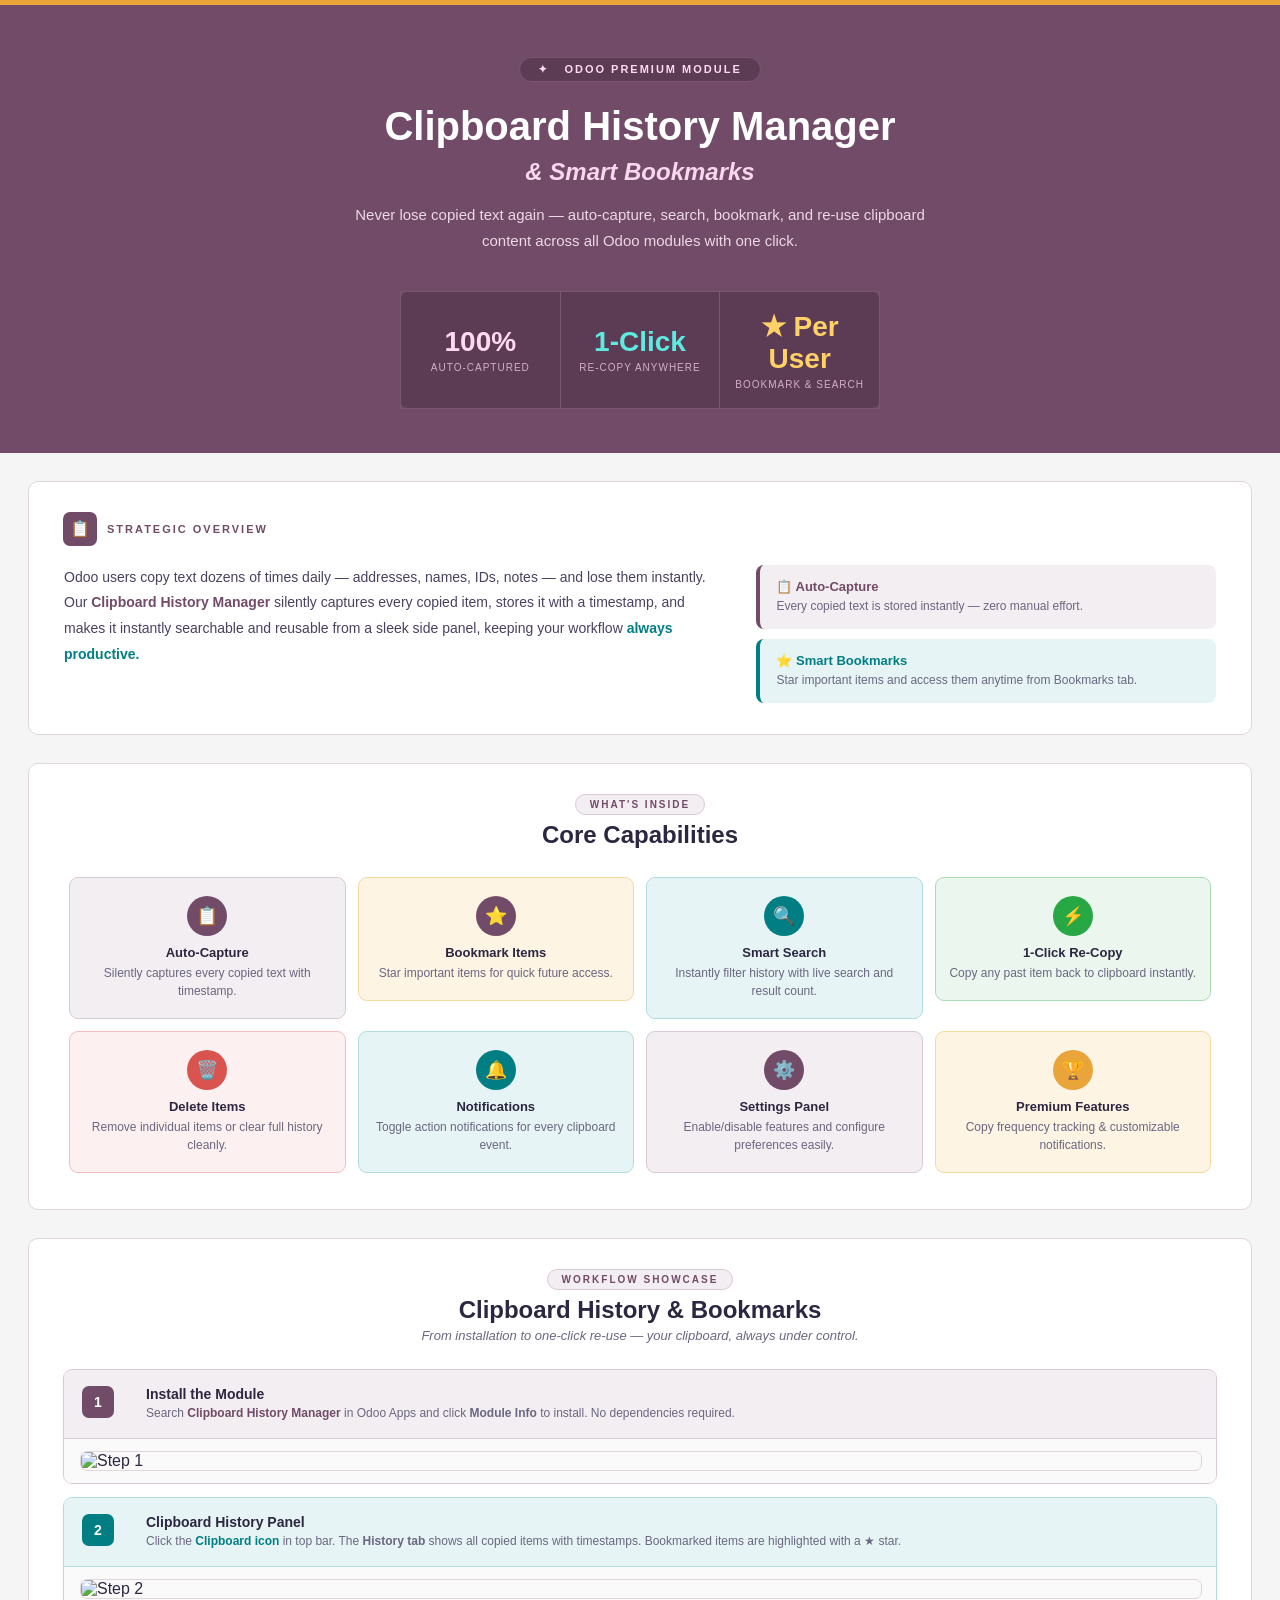
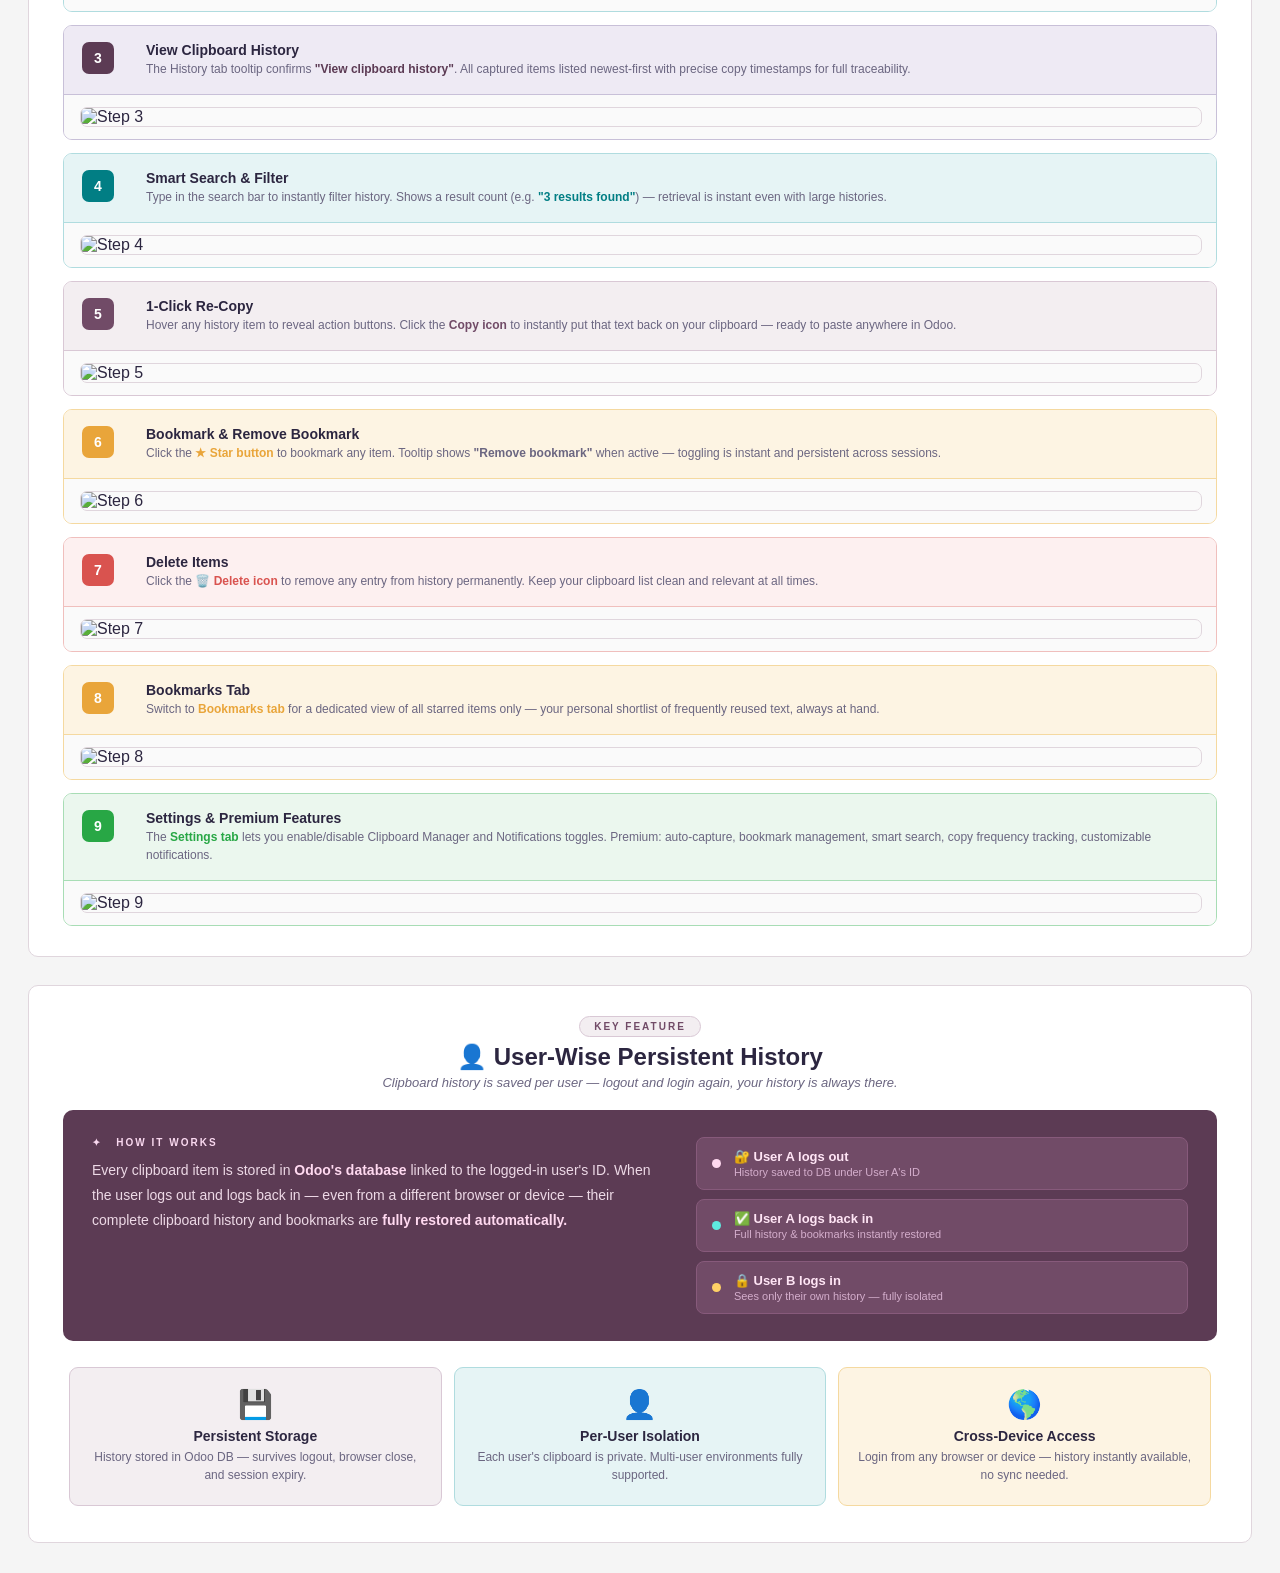
==== commit 8e8f5822: "Update print statement from 'Hello' to 'Goodbye'" ====
--- a/pos_stock_indicator/static/description/index.html
+++ b/pos_stock_indicator/static/description/index.html
@@ -1,46 +1,46 @@
 <!DOCTYPE html>
 <html lang="en">
 <head><meta charset="UTF-8"><title>Clipboard History Manager – Odoo</title></head>
-<body style="margin:0!important;padding:0!important;background:#F5F5F5!important;font-family:'Nunito Sans','Segoe UI',Arial,sans-serif!important;">
-
-<div style="font-family:'Nunito Sans','Segoe UI',Arial,sans-serif!important;background-color:#F5F5F5!important;color:#2C2640!important;border-radius:12px!important;overflow:hidden!important;border:1px solid #E0D6DD!important;box-shadow:0 4px 32px rgba(113,75,103,0.10)!important;">
-
-  <!-- ═══ HERO ═══ -->
-  <div style="background:linear-gradient(135deg,#875A7B 0%,#714B67 55%,#5C3B54 100%)!important;padding:56px 48px 48px!important;text-align:center!important;">
-    <!-- top accent line -->
-    <div style="height:4px!important;background-color:#E9A53A!important;margin:-56px -48px 48px -48px!important;"></div>
-
-    <div style="max-width:820px!important;margin:0 auto!important;">
+<body style="margin:0!important;padding:0!important;background-color:#F5F5F5!important;font-family:Arial,sans-serif!important;">
+
+<div style="font-family:Arial,sans-serif!important;background-color:#F5F5F5!important;color:#2C2640!important;border-radius:0!important;">
+
+  <!-- ═══ HERO — solid #714B67 (Odoo purple) ═══ -->
+  <div style="background-color:#714B67!important;padding:0!important;text-align:center!important;">
+    <!-- gold top bar -->
+    <div style="background-color:#E9A53A!important;height:5px!important;width:100%!important;display:block!important;font-size:0!important;line-height:0!important;">&nbsp;</div>
+
+    <div style="padding:52px 40px 44px!important;text-align:center!important;">
       <!-- badge -->
-      <div style="display:inline-block!important;background:rgba(255,255,255,0.15)!important;color:#FFD9F0!important;padding:5px 18px!important;border-radius:40px!important;font-size:0.70rem!important;font-weight:800!important;letter-spacing:2.5px!important;text-transform:uppercase!important;margin-bottom:20px!important;border:1px solid rgba(255,255,255,0.25)!important;">
+      <div style="display:inline-block!important;background-color:#5C3B54!important;color:#FFD9F0!important;padding:5px 18px!important;border-radius:40px!important;font-size:11px!important;font-weight:700!important;letter-spacing:2px!important;text-transform:uppercase!important;margin-bottom:20px!important;border:1px solid #7A5570!important;">
         ✦ &nbsp; Odoo Premium Module
       </div>
 
       <!-- title -->
-      <div style="font-size:2.6rem!important;font-weight:900!important;color:#FFFFFF!important;line-height:1.18!important;margin-bottom:8px!important;">
+      <div style="font-size:40px!important;font-weight:900!important;color:#FFFFFF!important;line-height:1.2!important;margin-bottom:8px!important;font-family:Arial,sans-serif!important;">
         Clipboard History Manager
       </div>
-      <div style="font-size:1.5rem!important;font-weight:700!important;color:#F9D8EF!important;font-style:italic!important;margin-bottom:18px!important;">
+      <div style="font-size:24px!important;font-weight:700!important;color:#F9D8EF!important;font-style:italic!important;margin-bottom:16px!important;">
         &amp; Smart Bookmarks
       </div>
-      <div style="font-size:0.98rem!important;color:rgba(255,255,255,0.82)!important;max-width:600px!important;margin:0 auto 36px!important;line-height:1.75!important;">
+      <div style="font-size:15px!important;color:#EDD9E6!important;max-width:580px!important;margin:0 auto 36px!important;line-height:1.75!important;">
         Never lose copied text again — auto-capture, search, bookmark, and re-use clipboard content across all Odoo modules with one click.
       </div>
 
-      <!-- stats row -->
-      <table style="width:100%!important;max-width:500px!important;margin:0 auto!important;border-collapse:collapse!important;background:rgba(0,0,0,0.18)!important;border-radius:10px!important;border:1px solid rgba(255,255,255,0.15)!important;overflow:hidden!important;">
-        <tr>
-          <td style="padding:18px 12px!important;text-align:center!important;border-right:1px solid rgba(255,255,255,0.12)!important;width:33%!important;">
-            <div style="font-size:1.7rem!important;font-weight:900!important;color:#FFD9F0!important;">100%</div>
-            <div style="font-size:0.67rem!important;color:rgba(255,255,255,0.60)!important;text-transform:uppercase!important;letter-spacing:1px!important;margin-top:4px!important;">Auto-Captured</div>
-          </td>
-          <td style="padding:18px 12px!important;text-align:center!important;border-right:1px solid rgba(255,255,255,0.12)!important;width:33%!important;">
-            <div style="font-size:1.7rem!important;font-weight:900!important;color:#5EEAE0!important;">1-Click</div>
-            <div style="font-size:0.67rem!important;color:rgba(255,255,255,0.60)!important;text-transform:uppercase!important;letter-spacing:1px!important;margin-top:4px!important;">Re-Copy Anywhere</div>
+      <!-- stats table -->
+      <table style="width:100%!important;max-width:480px!important;margin:0 auto!important;border-collapse:collapse!important;background-color:#5C3B54!important;border-radius:10px!important;border:1px solid #7A5570!important;">
+        <tr>
+          <td style="padding:18px 12px!important;text-align:center!important;border-right:1px solid #7A5570!important;width:33%!important;">
+            <div style="font-size:28px!important;font-weight:900!important;color:#FFD9F0!important;">100%</div>
+            <div style="font-size:10px!important;color:#D4AECC!important;text-transform:uppercase!important;letter-spacing:1px!important;margin-top:4px!important;">Auto-Captured</div>
+          </td>
+          <td style="padding:18px 12px!important;text-align:center!important;border-right:1px solid #7A5570!important;width:33%!important;">
+            <div style="font-size:28px!important;font-weight:900!important;color:#5EEAE0!important;">1-Click</div>
+            <div style="font-size:10px!important;color:#D4AECC!important;text-transform:uppercase!important;letter-spacing:1px!important;margin-top:4px!important;">Re-Copy Anywhere</div>
           </td>
           <td style="padding:18px 12px!important;text-align:center!important;width:33%!important;">
-            <div style="font-size:1.7rem!important;font-weight:900!important;color:#FFD166!important;">★ Per User</div>
-            <div style="font-size:0.67rem!important;color:rgba(255,255,255,0.60)!important;text-transform:uppercase!important;letter-spacing:1px!important;margin-top:4px!important;">Bookmark &amp; Search</div>
+            <div style="font-size:28px!important;font-weight:900!important;color:#FFD166!important;">&#9733; Per User</div>
+            <div style="font-size:10px!important;color:#D4AECC!important;text-transform:uppercase!important;letter-spacing:1px!important;margin-top:4px!important;">Bookmark &amp; Search</div>
           </td>
         </tr>
       </table>
@@ -49,28 +49,26 @@
 
   <!-- ═══ OVERVIEW ═══ -->
   <div style="padding:28px!important;background-color:#F5F5F5!important;">
-    <div style="background-color:#FFFFFF!important;border-radius:10px!important;border:1px solid #E0D6DD!important;padding:30px 34px!important;box-shadow:0 1px 6px rgba(113,75,103,0.06)!important;">
-      <!-- label row -->
+    <div style="background-color:#FFFFFF!important;border-radius:10px!important;border:1px solid #E0D6DD!important;padding:30px 34px!important;">
       <table style="border-collapse:collapse!important;margin-bottom:18px!important;">
         <tr>
-          <td style="width:32px!important;height:32px!important;background-color:#714B67!important;border-radius:7px!important;text-align:center!important;vertical-align:middle!important;font-size:1rem!important;line-height:32px!important;">📋</td>
-          <td style="padding-left:10px!important;vertical-align:middle!important;color:#714B67!important;font-weight:800!important;font-size:0.70rem!important;letter-spacing:2px!important;text-transform:uppercase!important;">Strategic Overview</td>
+          <td style="width:32px!important;height:32px!important;background-color:#714B67!important;border-radius:7px!important;text-align:center!important;vertical-align:middle!important;font-size:16px!important;line-height:32px!important;">📋</td>
+          <td style="padding-left:10px!important;vertical-align:middle!important;color:#714B67!important;font-weight:700!important;font-size:11px!important;letter-spacing:2px!important;text-transform:uppercase!important;">Strategic Overview</td>
         </tr>
       </table>
-      <!-- two cols -->
       <table style="width:100%!important;border-collapse:collapse!important;">
         <tr>
-          <td style="width:60%!important;padding-right:28px!important;vertical-align:top!important;font-size:0.94rem!important;line-height:1.85!important;color:#4A4060!important;">
+          <td style="width:60%!important;padding-right:28px!important;vertical-align:top!important;font-size:14px!important;line-height:1.85!important;color:#4A4060!important;">
             Odoo users copy text dozens of times daily — addresses, names, IDs, notes — and lose them instantly. Our <strong style="color:#714B67!important;">Clipboard History Manager</strong> silently captures every copied item, stores it with a timestamp, and makes it instantly searchable and reusable from a sleek side panel, keeping your workflow <strong style="color:#017E84!important;">always productive.</strong>
           </td>
           <td style="width:40%!important;vertical-align:top!important;">
             <div style="background-color:#F3EEF1!important;border-left:4px solid #714B67!important;border-radius:8px!important;padding:14px 16px!important;margin-bottom:10px!important;">
-              <div style="font-weight:800!important;font-size:0.86rem!important;color:#714B67!important;margin-bottom:3px!important;">📋 Auto-Capture</div>
-              <div style="font-size:0.80rem!important;color:#6B6681!important;line-height:1.5!important;">Every copied text is stored instantly — zero manual effort.</div>
+              <div style="font-weight:700!important;font-size:13px!important;color:#714B67!important;margin-bottom:3px!important;">📋 Auto-Capture</div>
+              <div style="font-size:12px!important;color:#6B6681!important;line-height:1.5!important;">Every copied text is stored instantly — zero manual effort.</div>
             </div>
             <div style="background-color:#E6F4F5!important;border-left:4px solid #017E84!important;border-radius:8px!important;padding:14px 16px!important;">
-              <div style="font-weight:800!important;font-size:0.86rem!important;color:#017E84!important;margin-bottom:3px!important;">⭐ Smart Bookmarks</div>
-              <div style="font-size:0.80rem!important;color:#6B6681!important;line-height:1.5!important;">Star important items and access them anytime from Bookmarks tab.</div>
+              <div style="font-weight:700!important;font-size:13px!important;color:#017E84!important;margin-bottom:3px!important;">⭐ Smart Bookmarks</div>
+              <div style="font-size:12px!important;color:#6B6681!important;line-height:1.5!important;">Star important items and access them anytime from Bookmarks tab.</div>
             </div>
           </td>
         </tr>
@@ -80,55 +78,71 @@
 
   <!-- ═══ CORE CAPABILITIES ═══ -->
   <div style="padding:0 28px 28px!important;background-color:#F5F5F5!important;">
-    <div style="background-color:#FFFFFF!important;border-radius:10px!important;border:1px solid #E0D6DD!important;padding:30px 34px!important;box-shadow:0 1px 6px rgba(113,75,103,0.06)!important;">
+    <div style="background-color:#FFFFFF!important;border-radius:10px!important;border:1px solid #E0D6DD!important;padding:30px 34px!important;">
       <div style="text-align:center!important;margin-bottom:22px!important;">
-        <div style="display:inline-block!important;background-color:#F3EEF1!important;color:#714B67!important;padding:4px 14px!important;border-radius:30px!important;font-size:0.68rem!important;font-weight:800!important;letter-spacing:2px!important;text-transform:uppercase!important;border:1px solid #E0D6DD!important;margin-bottom:6px!important;">What's Inside</div>
-        <div style="font-size:1.5rem!important;font-weight:900!important;color:#2C2640!important;">Core Capabilities</div>
+        <div style="display:inline-block!important;background-color:#F3EEF1!important;color:#714B67!important;padding:4px 14px!important;border-radius:30px!important;font-size:10px!important;font-weight:700!important;letter-spacing:2px!important;text-transform:uppercase!important;border:1px solid #D9C8D5!important;margin-bottom:6px!important;">What's Inside</div>
+        <div style="font-size:24px!important;font-weight:900!important;color:#2C2640!important;">Core Capabilities</div>
       </div>
       <!-- row 1 -->
-      <table style="width:100%!important;border-collapse:separate!important;border-spacing:10px!important;">
-        <tr>
-          <td style="width:25%!important;background-color:#F3EEF1!important;border:1px solid #D9C8D5!important;border-radius:9px!important;padding:18px 12px!important;text-align:center!important;vertical-align:top!important;">
-            <div style="width:40px!important;height:40px!important;background-color:#714B67!important;border-radius:50%!important;font-size:1.1rem!important;line-height:40px!important;text-align:center!important;margin:0 auto 9px!important;">📋</div>
-            <div style="font-weight:800!important;font-size:0.81rem!important;color:#2C2640!important;margin-bottom:4px!important;">Auto-Capture</div>
-            <div style="font-size:0.74rem!important;color:#6B6681!important;line-height:1.5!important;">Silently captures every copied text with timestamp.</div>
-          </td>
-          <td style="width:25%!important;background-color:#FDF4E3!important;border:1px solid #F5D9A0!important;border-radius:9px!important;padding:18px 12px!important;text-align:center!important;vertical-align:top!important;">
-            <div style="width:40px!important;height:40px!important;background-color:#714B67!important;border-radius:50%!important;font-size:1.1rem!important;line-height:40px!important;text-align:center!important;margin:0 auto 9px!important;">⭐</div>
-            <div style="font-weight:800!important;font-size:0.81rem!important;color:#2C2640!important;margin-bottom:4px!important;">Bookmark Items</div>
-            <div style="font-size:0.74rem!important;color:#6B6681!important;line-height:1.5!important;">Star important items for quick future access.</div>
-          </td>
-          <td style="width:25%!important;background-color:#E6F4F5!important;border:1px solid #B0DCDF!important;border-radius:9px!important;padding:18px 12px!important;text-align:center!important;vertical-align:top!important;">
-            <div style="width:40px!important;height:40px!important;background-color:#714B67!important;border-radius:50%!important;font-size:1.1rem!important;line-height:40px!important;text-align:center!important;margin:0 auto 9px!important;">🔍</div>
-            <div style="font-weight:800!important;font-size:0.81rem!important;color:#2C2640!important;margin-bottom:4px!important;">Smart Search</div>
-            <div style="font-size:0.74rem!important;color:#6B6681!important;line-height:1.5!important;">Instantly filter history with live search and result count.</div>
-          </td>
-          <td style="width:25%!important;background-color:#EBF7EE!important;border:1px solid #A8DDB5!important;border-radius:9px!important;padding:18px 12px!important;text-align:center!important;vertical-align:top!important;">
-            <div style="width:40px!important;height:40px!important;background-color:#714B67!important;border-radius:50%!important;font-size:1.1rem!important;line-height:40px!important;text-align:center!important;margin:0 auto 9px!important;">⚡</div>
-            <div style="font-weight:800!important;font-size:0.81rem!important;color:#2C2640!important;margin-bottom:4px!important;">1-Click Re-Copy</div>
-            <div style="font-size:0.74rem!important;color:#6B6681!important;line-height:1.5!important;">Copy any past item back to clipboard in one click.</div>
-          </td>
-        </tr>
-        <tr>
-          <td style="width:25%!important;background-color:#FDF0F0!important;border:1px solid #F0BFBD!important;border-radius:9px!important;padding:18px 12px!important;text-align:center!important;vertical-align:top!important;">
-            <div style="width:40px!important;height:40px!important;background-color:#714B67!important;border-radius:50%!important;font-size:1.1rem!important;line-height:40px!important;text-align:center!important;margin:0 auto 9px!important;">🗑️</div>
-            <div style="font-weight:800!important;font-size:0.81rem!important;color:#2C2640!important;margin-bottom:4px!important;">Delete Items</div>
-            <div style="font-size:0.74rem!important;color:#6B6681!important;line-height:1.5!important;">Remove individual items or clear full history cleanly.</div>
-          </td>
-          <td style="width:25%!important;background-color:#E6F4F5!important;border:1px solid #B0DCDF!important;border-radius:9px!important;padding:18px 12px!important;text-align:center!important;vertical-align:top!important;">
-            <div style="width:40px!important;height:40px!important;background-color:#714B67!important;border-radius:50%!important;font-size:1.1rem!important;line-height:40px!important;text-align:center!important;margin:0 auto 9px!important;">🔔</div>
-            <div style="font-weight:800!important;font-size:0.81rem!important;color:#2C2640!important;margin-bottom:4px!important;">Notifications</div>
-            <div style="font-size:0.74rem!important;color:#6B6681!important;line-height:1.5!important;">Toggle action notifications for every clipboard event.</div>
-          </td>
-          <td style="width:25%!important;background-color:#F3EEF1!important;border:1px solid #D9C8D5!important;border-radius:9px!important;padding:18px 12px!important;text-align:center!important;vertical-align:top!important;">
-            <div style="width:40px!important;height:40px!important;background-color:#714B67!important;border-radius:50%!important;font-size:1.1rem!important;line-height:40px!important;text-align:center!important;margin:0 auto 9px!important;">⚙️</div>
-            <div style="font-weight:800!important;font-size:0.81rem!important;color:#2C2640!important;margin-bottom:4px!important;">Settings Panel</div>
-            <div style="font-size:0.74rem!important;color:#6B6681!important;line-height:1.5!important;">Enable/disable features and configure preferences easily.</div>
-          </td>
-          <td style="width:25%!important;background-color:#FDF4E3!important;border:1px solid #F5D9A0!important;border-radius:9px!important;padding:18px 12px!important;text-align:center!important;vertical-align:top!important;">
-            <div style="width:40px!important;height:40px!important;background-color:#714B67!important;border-radius:50%!important;font-size:1.1rem!important;line-height:40px!important;text-align:center!important;margin:0 auto 9px!important;">🏆</div>
-            <div style="font-weight:800!important;font-size:0.81rem!important;color:#2C2640!important;margin-bottom:4px!important;">Premium Features</div>
-            <div style="font-size:0.74rem!important;color:#6B6681!important;line-height:1.5!important;">Copy frequency tracking &amp; customizable notifications.</div>
+      <table style="width:100%!important;border-collapse:collapse!important;">
+        <tr>
+          <td style="width:25%!important;padding:6px!important;vertical-align:top!important;">
+            <div style="background-color:#F3EEF1!important;border:1px solid #D9C8D5!important;border-radius:9px!important;padding:18px 12px!important;text-align:center!important;">
+              <div style="width:40px!important;height:40px!important;background-color:#714B67!important;border-radius:50%!important;font-size:18px!important;line-height:40px!important;text-align:center!important;margin:0 auto 9px!important;">📋</div>
+              <div style="font-weight:700!important;font-size:13px!important;color:#2C2640!important;margin-bottom:4px!important;">Auto-Capture</div>
+              <div style="font-size:12px!important;color:#6B6681!important;line-height:1.5!important;">Silently captures every copied text with timestamp.</div>
+            </div>
+          </td>
+          <td style="width:25%!important;padding:6px!important;vertical-align:top!important;">
+            <div style="background-color:#FDF4E3!important;border:1px solid #F5D9A0!important;border-radius:9px!important;padding:18px 12px!important;text-align:center!important;">
+              <div style="width:40px!important;height:40px!important;background-color:#714B67!important;border-radius:50%!important;font-size:18px!important;line-height:40px!important;text-align:center!important;margin:0 auto 9px!important;">⭐</div>
+              <div style="font-weight:700!important;font-size:13px!important;color:#2C2640!important;margin-bottom:4px!important;">Bookmark Items</div>
+              <div style="font-size:12px!important;color:#6B6681!important;line-height:1.5!important;">Star important items for quick future access.</div>
+            </div>
+          </td>
+          <td style="width:25%!important;padding:6px!important;vertical-align:top!important;">
+            <div style="background-color:#E6F4F5!important;border:1px solid #B0DCDF!important;border-radius:9px!important;padding:18px 12px!important;text-align:center!important;">
+              <div style="width:40px!important;height:40px!important;background-color:#017E84!important;border-radius:50%!important;font-size:18px!important;line-height:40px!important;text-align:center!important;margin:0 auto 9px!important;">🔍</div>
+              <div style="font-weight:700!important;font-size:13px!important;color:#2C2640!important;margin-bottom:4px!important;">Smart Search</div>
+              <div style="font-size:12px!important;color:#6B6681!important;line-height:1.5!important;">Instantly filter history with live search and result count.</div>
+            </div>
+          </td>
+          <td style="width:25%!important;padding:6px!important;vertical-align:top!important;">
+            <div style="background-color:#EBF7EE!important;border:1px solid #A8DDB5!important;border-radius:9px!important;padding:18px 12px!important;text-align:center!important;">
+              <div style="width:40px!important;height:40px!important;background-color:#28A745!important;border-radius:50%!important;font-size:18px!important;line-height:40px!important;text-align:center!important;margin:0 auto 9px!important;">⚡</div>
+              <div style="font-weight:700!important;font-size:13px!important;color:#2C2640!important;margin-bottom:4px!important;">1-Click Re-Copy</div>
+              <div style="font-size:12px!important;color:#6B6681!important;line-height:1.5!important;">Copy any past item back to clipboard instantly.</div>
+            </div>
+          </td>
+        </tr>
+        <tr>
+          <td style="width:25%!important;padding:6px!important;vertical-align:top!important;">
+            <div style="background-color:#FDF0F0!important;border:1px solid #F0BFBD!important;border-radius:9px!important;padding:18px 12px!important;text-align:center!important;">
+              <div style="width:40px!important;height:40px!important;background-color:#D9534F!important;border-radius:50%!important;font-size:18px!important;line-height:40px!important;text-align:center!important;margin:0 auto 9px!important;">🗑️</div>
+              <div style="font-weight:700!important;font-size:13px!important;color:#2C2640!important;margin-bottom:4px!important;">Delete Items</div>
+              <div style="font-size:12px!important;color:#6B6681!important;line-height:1.5!important;">Remove individual items or clear full history cleanly.</div>
+            </div>
+          </td>
+          <td style="width:25%!important;padding:6px!important;vertical-align:top!important;">
+            <div style="background-color:#E6F4F5!important;border:1px solid #B0DCDF!important;border-radius:9px!important;padding:18px 12px!important;text-align:center!important;">
+              <div style="width:40px!important;height:40px!important;background-color:#017E84!important;border-radius:50%!important;font-size:18px!important;line-height:40px!important;text-align:center!important;margin:0 auto 9px!important;">🔔</div>
+              <div style="font-weight:700!important;font-size:13px!important;color:#2C2640!important;margin-bottom:4px!important;">Notifications</div>
+              <div style="font-size:12px!important;color:#6B6681!important;line-height:1.5!important;">Toggle action notifications for every clipboard event.</div>
+            </div>
+          </td>
+          <td style="width:25%!important;padding:6px!important;vertical-align:top!important;">
+            <div style="background-color:#F3EEF1!important;border:1px solid #D9C8D5!important;border-radius:9px!important;padding:18px 12px!important;text-align:center!important;">
+              <div style="width:40px!important;height:40px!important;background-color:#714B67!important;border-radius:50%!important;font-size:18px!important;line-height:40px!important;text-align:center!important;margin:0 auto 9px!important;">⚙️</div>
+              <div style="font-weight:700!important;font-size:13px!important;color:#2C2640!important;margin-bottom:4px!important;">Settings Panel</div>
+              <div style="font-size:12px!important;color:#6B6681!important;line-height:1.5!important;">Enable/disable features and configure preferences easily.</div>
+            </div>
+          </td>
+          <td style="width:25%!important;padding:6px!important;vertical-align:top!important;">
+            <div style="background-color:#FDF4E3!important;border:1px solid #F5D9A0!important;border-radius:9px!important;padding:18px 12px!important;text-align:center!important;">
+              <div style="width:40px!important;height:40px!important;background-color:#E9A53A!important;border-radius:50%!important;font-size:18px!important;line-height:40px!important;text-align:center!important;margin:0 auto 9px!important;">🏆</div>
+              <div style="font-weight:700!important;font-size:13px!important;color:#2C2640!important;margin-bottom:4px!important;">Premium Features</div>
+              <div style="font-size:12px!important;color:#6B6681!important;line-height:1.5!important;">Copy frequency tracking &amp; customizable notifications.</div>
+            </div>
           </td>
         </tr>
       </table>
@@ -137,23 +151,23 @@
 
   <!-- ═══ WORKFLOW SHOWCASE ═══ -->
   <div style="padding:0 28px 28px!important;background-color:#F5F5F5!important;">
-    <div style="background-color:#FFFFFF!important;border-radius:10px!important;border:1px solid #E0D6DD!important;padding:30px 34px!important;box-shadow:0 1px 6px rgba(113,75,103,0.06)!important;">
+    <div style="background-color:#FFFFFF!important;border-radius:10px!important;border:1px solid #E0D6DD!important;padding:30px 34px!important;">
       <div style="text-align:center!important;margin-bottom:26px!important;">
-        <div style="display:inline-block!important;background-color:#F3EEF1!important;color:#714B67!important;padding:4px 14px!important;border-radius:30px!important;font-size:0.68rem!important;font-weight:800!important;letter-spacing:2px!important;text-transform:uppercase!important;border:1px solid #E0D6DD!important;margin-bottom:6px!important;">Workflow Showcase</div>
-        <div style="font-size:1.5rem!important;font-weight:900!important;color:#2C2640!important;margin-bottom:4px!important;">Clipboard History &amp; Bookmarks</div>
-        <div style="font-size:0.86rem!important;color:#6B6681!important;font-style:italic!important;">From installation to one-click re-use — your clipboard, always under control.</div>
-      </div>
-
-      <!-- STEP 1 — Purple -->
+        <div style="display:inline-block!important;background-color:#F3EEF1!important;color:#714B67!important;padding:4px 14px!important;border-radius:30px!important;font-size:10px!important;font-weight:700!important;letter-spacing:2px!important;text-transform:uppercase!important;border:1px solid #D9C8D5!important;margin-bottom:6px!important;">Workflow Showcase</div>
+        <div style="font-size:24px!important;font-weight:900!important;color:#2C2640!important;margin-bottom:4px!important;">Clipboard History &amp; Bookmarks</div>
+        <div style="font-size:13px!important;color:#6B6681!important;font-style:italic!important;">From installation to one-click re-use — your clipboard, always under control.</div>
+      </div>
+
+      <!-- STEP 1 -->
       <div style="border-radius:9px!important;overflow:hidden!important;margin-bottom:13px!important;border:1px solid #D9C8D5!important;">
         <table style="width:100%!important;border-collapse:collapse!important;background-color:#F3EEF1!important;">
           <tr>
-            <td style="width:32px!important;padding:15px 0 15px 18px!important;vertical-align:top!important;">
-              <div style="width:32px!important;height:32px!important;background-color:#714B67!important;border-radius:7px!important;color:#FFFFFF!important;font-weight:900!important;font-size:0.90rem!important;text-align:center!important;line-height:32px!important;">1</div>
-            </td>
-            <td style="padding:15px 18px!important;vertical-align:middle!important;">
-              <div style="font-weight:800!important;font-size:0.92rem!important;color:#2C2640!important;margin-bottom:2px!important;">Install the Module</div>
-              <div style="font-size:0.80rem!important;color:#6B6681!important;line-height:1.5!important;">Search <strong style="color:#714B67!important;">Clipboard History Manager</strong> in Odoo Apps and click <strong>Module Info</strong> to install. No dependencies required.</div>
+            <td style="width:46px!important;padding:16px 0 16px 18px!important;vertical-align:top!important;">
+              <div style="width:32px!important;height:32px!important;background-color:#714B67!important;border-radius:7px!important;color:#FFFFFF!important;font-weight:900!important;font-size:14px!important;text-align:center!important;line-height:32px!important;">1</div>
+            </td>
+            <td style="padding:16px 18px!important;vertical-align:middle!important;">
+              <div style="font-weight:700!important;font-size:14px!important;color:#2C2640!important;margin-bottom:2px!important;">Install the Module</div>
+              <div style="font-size:12px!important;color:#6B6681!important;line-height:1.5!important;">Search <strong style="color:#714B67!important;">Clipboard History Manager</strong> in Odoo Apps and click <strong>Module Info</strong> to install. No dependencies required.</div>
             </td>
           </tr>
         </table>
@@ -162,16 +176,16 @@
         </div>
       </div>
 
-      <!-- STEP 2 — Teal -->
+      <!-- STEP 2 -->
       <div style="border-radius:9px!important;overflow:hidden!important;margin-bottom:13px!important;border:1px solid #B0DCDF!important;">
         <table style="width:100%!important;border-collapse:collapse!important;background-color:#E6F4F5!important;">
           <tr>
-            <td style="width:32px!important;padding:15px 0 15px 18px!important;vertical-align:top!important;">
-              <div style="width:32px!important;height:32px!important;background-color:#017E84!important;border-radius:7px!important;color:#FFFFFF!important;font-weight:900!important;font-size:0.90rem!important;text-align:center!important;line-height:32px!important;">2</div>
-            </td>
-            <td style="padding:15px 18px!important;vertical-align:middle!important;">
-              <div style="font-weight:800!important;font-size:0.92rem!important;color:#2C2640!important;margin-bottom:2px!important;">Clipboard History Panel</div>
-              <div style="font-size:0.80rem!important;color:#6B6681!important;line-height:1.5!important;">Click the <strong style="color:#017E84!important;">Clipboard icon</strong> in top bar. The <strong>History tab</strong> shows all copied items with timestamps. Bookmarked items are highlighted with a ★ star.</div>
+            <td style="width:46px!important;padding:16px 0 16px 18px!important;vertical-align:top!important;">
+              <div style="width:32px!important;height:32px!important;background-color:#017E84!important;border-radius:7px!important;color:#FFFFFF!important;font-weight:900!important;font-size:14px!important;text-align:center!important;line-height:32px!important;">2</div>
+            </td>
+            <td style="padding:16px 18px!important;vertical-align:middle!important;">
+              <div style="font-weight:700!important;font-size:14px!important;color:#2C2640!important;margin-bottom:2px!important;">Clipboard History Panel</div>
+              <div style="font-size:12px!important;color:#6B6681!important;line-height:1.5!important;">Click the <strong style="color:#017E84!important;">Clipboard icon</strong> in top bar. The <strong>History tab</strong> shows all copied items with timestamps. Bookmarked items are highlighted with a ★ star.</div>
             </td>
           </tr>
         </table>
@@ -180,16 +194,16 @@
         </div>
       </div>
 
-      <!-- STEP 3 — Dark Purple -->
+      <!-- STEP 3 -->
       <div style="border-radius:9px!important;overflow:hidden!important;margin-bottom:13px!important;border:1px solid #C8C0D8!important;">
         <table style="width:100%!important;border-collapse:collapse!important;background-color:#EEEAF4!important;">
           <tr>
-            <td style="width:32px!important;padding:15px 0 15px 18px!important;vertical-align:top!important;">
-              <div style="width:32px!important;height:32px!important;background-color:#5C3B54!important;border-radius:7px!important;color:#FFFFFF!important;font-weight:900!important;font-size:0.90rem!important;text-align:center!important;line-height:32px!important;">3</div>
-            </td>
-            <td style="padding:15px 18px!important;vertical-align:middle!important;">
-              <div style="font-weight:800!important;font-size:0.92rem!important;color:#2C2640!important;margin-bottom:2px!important;">View Clipboard History</div>
-              <div style="font-size:0.80rem!important;color:#6B6681!important;line-height:1.5!important;">The History tab tooltip confirms <strong style="color:#5C3B54!important;">"View clipboard history"</strong>. All captured items listed newest-first with precise copy timestamps for full traceability.</div>
+            <td style="width:46px!important;padding:16px 0 16px 18px!important;vertical-align:top!important;">
+              <div style="width:32px!important;height:32px!important;background-color:#5C3B54!important;border-radius:7px!important;color:#FFFFFF!important;font-weight:900!important;font-size:14px!important;text-align:center!important;line-height:32px!important;">3</div>
+            </td>
+            <td style="padding:16px 18px!important;vertical-align:middle!important;">
+              <div style="font-weight:700!important;font-size:14px!important;color:#2C2640!important;margin-bottom:2px!important;">View Clipboard History</div>
+              <div style="font-size:12px!important;color:#6B6681!important;line-height:1.5!important;">The History tab tooltip confirms <strong style="color:#5C3B54!important;">"View clipboard history"</strong>. All captured items listed newest-first with precise copy timestamps for full traceability.</div>
             </td>
           </tr>
         </table>
@@ -198,16 +212,16 @@
         </div>
       </div>
 
-      <!-- STEP 4 — Teal -->
+      <!-- STEP 4 -->
       <div style="border-radius:9px!important;overflow:hidden!important;margin-bottom:13px!important;border:1px solid #B0DCDF!important;">
         <table style="width:100%!important;border-collapse:collapse!important;background-color:#E6F4F5!important;">
           <tr>
-            <td style="width:32px!important;padding:15px 0 15px 18px!important;vertical-align:top!important;">
-              <div style="width:32px!important;height:32px!important;background-color:#017E84!important;border-radius:7px!important;color:#FFFFFF!important;font-weight:900!important;font-size:0.90rem!important;text-align:center!important;line-height:32px!important;">4</div>
-            </td>
-            <td style="padding:15px 18px!important;vertical-align:middle!important;">
-              <div style="font-weight:800!important;font-size:0.92rem!important;color:#2C2640!important;margin-bottom:2px!important;">Smart Search &amp; Filter</div>
-              <div style="font-size:0.80rem!important;color:#6B6681!important;line-height:1.5!important;">Type in the search bar to instantly filter history. Shows a result count (e.g. <strong style="color:#017E84!important;">"3 results found"</strong>) — retrieval is instant even with large histories.</div>
+            <td style="width:46px!important;padding:16px 0 16px 18px!important;vertical-align:top!important;">
+              <div style="width:32px!important;height:32px!important;background-color:#017E84!important;border-radius:7px!important;color:#FFFFFF!important;font-weight:900!important;font-size:14px!important;text-align:center!important;line-height:32px!important;">4</div>
+            </td>
+            <td style="padding:16px 18px!important;vertical-align:middle!important;">
+              <div style="font-weight:700!important;font-size:14px!important;color:#2C2640!important;margin-bottom:2px!important;">Smart Search &amp; Filter</div>
+              <div style="font-size:12px!important;color:#6B6681!important;line-height:1.5!important;">Type in the search bar to instantly filter history. Shows a result count (e.g. <strong style="color:#017E84!important;">"3 results found"</strong>) — retrieval is instant even with large histories.</div>
             </td>
           </tr>
         </table>
@@ -216,16 +230,16 @@
         </div>
       </div>
 
-      <!-- STEP 5 — Purple -->
+      <!-- STEP 5 -->
       <div style="border-radius:9px!important;overflow:hidden!important;margin-bottom:13px!important;border:1px solid #D9C8D5!important;">
         <table style="width:100%!important;border-collapse:collapse!important;background-color:#F3EEF1!important;">
           <tr>
-            <td style="width:32px!important;padding:15px 0 15px 18px!important;vertical-align:top!important;">
-              <div style="width:32px!important;height:32px!important;background-color:#714B67!important;border-radius:7px!important;color:#FFFFFF!important;font-weight:900!important;font-size:0.90rem!important;text-align:center!important;line-height:32px!important;">5</div>
-            </td>
-            <td style="padding:15px 18px!important;vertical-align:middle!important;">
-              <div style="font-weight:800!important;font-size:0.92rem!important;color:#2C2640!important;margin-bottom:2px!important;">1-Click Re-Copy</div>
-              <div style="font-size:0.80rem!important;color:#6B6681!important;line-height:1.5!important;">Hover any history item to reveal action buttons. Click the <strong style="color:#714B67!important;">Copy icon</strong> to instantly put that text back on your clipboard — ready to paste anywhere in Odoo.</div>
+            <td style="width:46px!important;padding:16px 0 16px 18px!important;vertical-align:top!important;">
+              <div style="width:32px!important;height:32px!important;background-color:#714B67!important;border-radius:7px!important;color:#FFFFFF!important;font-weight:900!important;font-size:14px!important;text-align:center!important;line-height:32px!important;">5</div>
+            </td>
+            <td style="padding:16px 18px!important;vertical-align:middle!important;">
+              <div style="font-weight:700!important;font-size:14px!important;color:#2C2640!important;margin-bottom:2px!important;">1-Click Re-Copy</div>
+              <div style="font-size:12px!important;color:#6B6681!important;line-height:1.5!important;">Hover any history item to reveal action buttons. Click the <strong style="color:#714B67!important;">Copy icon</strong> to instantly put that text back on your clipboard — ready to paste anywhere in Odoo.</div>
             </td>
           </tr>
         </table>
@@ -234,16 +248,16 @@
         </div>
       </div>
 
-      <!-- STEP 6 — Gold -->
+      <!-- STEP 6 -->
       <div style="border-radius:9px!important;overflow:hidden!important;margin-bottom:13px!important;border:1px solid #F5D9A0!important;">
         <table style="width:100%!important;border-collapse:collapse!important;background-color:#FDF4E3!important;">
           <tr>
-            <td style="width:32px!important;padding:15px 0 15px 18px!important;vertical-align:top!important;">
-              <div style="width:32px!important;height:32px!important;background-color:#E9A53A!important;border-radius:7px!important;color:#FFFFFF!important;font-weight:900!important;font-size:0.90rem!important;text-align:center!important;line-height:32px!important;">6</div>
-            </td>
-            <td style="padding:15px 18px!important;vertical-align:middle!important;">
-              <div style="font-weight:800!important;font-size:0.92rem!important;color:#2C2640!important;margin-bottom:2px!important;">Bookmark &amp; Remove Bookmark</div>
-              <div style="font-size:0.80rem!important;color:#6B6681!important;line-height:1.5!important;">Click the <strong style="color:#E9A53A!important;">★ Star button</strong> to bookmark any item. Tooltip shows <strong>"Remove bookmark"</strong> when active — toggling is instant and persistent across sessions.</div>
+            <td style="width:46px!important;padding:16px 0 16px 18px!important;vertical-align:top!important;">
+              <div style="width:32px!important;height:32px!important;background-color:#E9A53A!important;border-radius:7px!important;color:#FFFFFF!important;font-weight:900!important;font-size:14px!important;text-align:center!important;line-height:32px!important;">6</div>
+            </td>
+            <td style="padding:16px 18px!important;vertical-align:middle!important;">
+              <div style="font-weight:700!important;font-size:14px!important;color:#2C2640!important;margin-bottom:2px!important;">Bookmark &amp; Remove Bookmark</div>
+              <div style="font-size:12px!important;color:#6B6681!important;line-height:1.5!important;">Click the <strong style="color:#E9A53A!important;">★ Star button</strong> to bookmark any item. Tooltip shows <strong>"Remove bookmark"</strong> when active — toggling is instant and persistent across sessions.</div>
             </td>
           </tr>
         </table>
@@ -252,16 +266,16 @@
         </div>
       </div>
 
-      <!-- STEP 7 — Red -->
+      <!-- STEP 7 -->
       <div style="border-radius:9px!important;overflow:hidden!important;margin-bottom:13px!important;border:1px solid #F0BFBD!important;">
         <table style="width:100%!important;border-collapse:collapse!important;background-color:#FDF0F0!important;">
           <tr>
-            <td style="width:32px!important;padding:15px 0 15px 18px!important;vertical-align:top!important;">
-              <div style="width:32px!important;height:32px!important;background-color:#D9534F!important;border-radius:7px!important;color:#FFFFFF!important;font-weight:900!important;font-size:0.90rem!important;text-align:center!important;line-height:32px!important;">7</div>
-            </td>
-            <td style="padding:15px 18px!important;vertical-align:middle!important;">
-              <div style="font-weight:800!important;font-size:0.92rem!important;color:#2C2640!important;margin-bottom:2px!important;">Delete Items</div>
-              <div style="font-size:0.80rem!important;color:#6B6681!important;line-height:1.5!important;">Click the <strong style="color:#D9534F!important;">🗑️ Delete icon</strong> to remove any entry from history permanently. Keep your clipboard list clean and relevant at all times.</div>
+            <td style="width:46px!important;padding:16px 0 16px 18px!important;vertical-align:top!important;">
+              <div style="width:32px!important;height:32px!important;background-color:#D9534F!important;border-radius:7px!important;color:#FFFFFF!important;font-weight:900!important;font-size:14px!important;text-align:center!important;line-height:32px!important;">7</div>
+            </td>
+            <td style="padding:16px 18px!important;vertical-align:middle!important;">
+              <div style="font-weight:700!important;font-size:14px!important;color:#2C2640!important;margin-bottom:2px!important;">Delete Items</div>
+              <div style="font-size:12px!important;color:#6B6681!important;line-height:1.5!important;">Click the <strong style="color:#D9534F!important;">🗑️ Delete icon</strong> to remove any entry from history permanently. Keep your clipboard list clean and relevant at all times.</div>
             </td>
           </tr>
         </table>
@@ -270,16 +284,16 @@
         </div>
       </div>
 
-      <!-- STEP 8 — Gold -->
+      <!-- STEP 8 -->
       <div style="border-radius:9px!important;overflow:hidden!important;margin-bottom:13px!important;border:1px solid #F5D9A0!important;">
         <table style="width:100%!important;border-collapse:collapse!important;background-color:#FDF4E3!important;">
           <tr>
-            <td style="width:32px!important;padding:15px 0 15px 18px!important;vertical-align:top!important;">
-              <div style="width:32px!important;height:32px!important;background-color:#E9A53A!important;border-radius:7px!important;color:#FFFFFF!important;font-weight:900!important;font-size:0.90rem!important;text-align:center!important;line-height:32px!important;">8</div>
-            </td>
-            <td style="padding:15px 18px!important;vertical-align:middle!important;">
-              <div style="font-weight:800!important;font-size:0.92rem!important;color:#2C2640!important;margin-bottom:2px!important;">Bookmarks Tab</div>
-              <div style="font-size:0.80rem!important;color:#6B6681!important;line-height:1.5!important;">Switch to <strong style="color:#E9A53A!important;">Bookmarks tab</strong> for a dedicated view of all starred items only — your personal shortlist of frequently reused text, always at hand.</div>
+            <td style="width:46px!important;padding:16px 0 16px 18px!important;vertical-align:top!important;">
+              <div style="width:32px!important;height:32px!important;background-color:#E9A53A!important;border-radius:7px!important;color:#FFFFFF!important;font-weight:900!important;font-size:14px!important;text-align:center!important;line-height:32px!important;">8</div>
+            </td>
+            <td style="padding:16px 18px!important;vertical-align:middle!important;">
+              <div style="font-weight:700!important;font-size:14px!important;color:#2C2640!important;margin-bottom:2px!important;">Bookmarks Tab</div>
+              <div style="font-size:12px!important;color:#6B6681!important;line-height:1.5!important;">Switch to <strong style="color:#E9A53A!important;">Bookmarks tab</strong> for a dedicated view of all starred items only — your personal shortlist of frequently reused text, always at hand.</div>
             </td>
           </tr>
         </table>
@@ -288,16 +302,16 @@
         </div>
       </div>
 
-      <!-- STEP 9 — Green -->
+      <!-- STEP 9 -->
       <div style="border-radius:9px!important;overflow:hidden!important;margin-bottom:0!important;border:1px solid #A8DDB5!important;">
         <table style="width:100%!important;border-collapse:collapse!important;background-color:#EBF7EE!important;">
           <tr>
-            <td style="width:32px!important;padding:15px 0 15px 18px!important;vertical-align:top!important;">
-              <div style="width:32px!important;height:32px!important;background-color:#28A745!important;border-radius:7px!important;color:#FFFFFF!important;font-weight:900!important;font-size:0.90rem!important;text-align:center!important;line-height:32px!important;">9</div>
-            </td>
-            <td style="padding:15px 18px!important;vertical-align:middle!important;">
-              <div style="font-weight:800!important;font-size:0.92rem!important;color:#2C2640!important;margin-bottom:2px!important;">Settings &amp; Premium Features</div>
-              <div style="font-size:0.80rem!important;color:#6B6681!important;line-height:1.5!important;">The <strong style="color:#28A745!important;">Settings tab</strong> lets you enable/disable Clipboard Manager and Notifications toggles. Premium: auto-capture, bookmark management, smart search, copy frequency tracking, customizable notifications.</div>
+            <td style="width:46px!important;padding:16px 0 16px 18px!important;vertical-align:top!important;">
+              <div style="width:32px!important;height:32px!important;background-color:#28A745!important;border-radius:7px!important;color:#FFFFFF!important;font-weight:900!important;font-size:14px!important;text-align:center!important;line-height:32px!important;">9</div>
+            </td>
+            <td style="padding:16px 18px!important;vertical-align:middle!important;">
+              <div style="font-weight:700!important;font-size:14px!important;color:#2C2640!important;margin-bottom:2px!important;">Settings &amp; Premium Features</div>
+              <div style="font-size:12px!important;color:#6B6681!important;line-height:1.5!important;">The <strong style="color:#28A745!important;">Settings tab</strong> lets you enable/disable Clipboard Manager and Notifications toggles. Premium: auto-capture, bookmark management, smart search, copy frequency tracking, customizable notifications.</div>
             </td>
           </tr>
         </table>
@@ -311,90 +325,99 @@
 
   <!-- ═══ USER-WISE PERSISTENT HISTORY ═══ -->
   <div style="padding:0 28px 30px!important;background-color:#F5F5F5!important;">
-    <div style="background-color:#FFFFFF!important;border-radius:10px!important;border:1px solid #E0D6DD!important;padding:30px 34px!important;box-shadow:0 1px 6px rgba(113,75,103,0.06)!important;">
-
-      <!-- header -->
+    <div style="background-color:#FFFFFF!important;border-radius:10px!important;border:1px solid #E0D6DD!important;padding:30px 34px!important;">
+
       <div style="text-align:center!important;margin-bottom:20px!important;">
-        <div style="display:inline-block!important;background-color:#F3EEF1!important;color:#714B67!important;padding:4px 14px!important;border-radius:30px!important;font-size:0.68rem!important;font-weight:800!important;letter-spacing:2px!important;text-transform:uppercase!important;border:1px solid #E0D6DD!important;margin-bottom:6px!important;">Key Feature</div>
-        <div style="font-size:1.5rem!important;font-weight:900!important;color:#2C2640!important;margin-bottom:4px!important;">👤 User-Wise Persistent History</div>
-        <div style="font-size:0.86rem!important;color:#6B6681!important;font-style:italic!important;">Clipboard history is saved per user — logout and login again, your history is always there.</div>
-      </div>
-
-      <!-- dark banner -->
-      <div style="background:linear-gradient(135deg,#875A7B 0%,#5C3B54 100%)!important;border-radius:10px!important;padding:26px 28px!important;margin-bottom:20px!important;">
+        <div style="display:inline-block!important;background-color:#F3EEF1!important;color:#714B67!important;padding:4px 14px!important;border-radius:30px!important;font-size:10px!important;font-weight:700!important;letter-spacing:2px!important;text-transform:uppercase!important;border:1px solid #D9C8D5!important;margin-bottom:6px!important;">Key Feature</div>
+        <div style="font-size:24px!important;font-weight:900!important;color:#2C2640!important;margin-bottom:4px!important;">&#128100; User-Wise Persistent History</div>
+        <div style="font-size:13px!important;color:#6B6681!important;font-style:italic!important;">Clipboard history is saved per user — logout and login again, your history is always there.</div>
+      </div>
+
+      <!-- banner — solid dark purple, NO gradient, NO rgba -->
+      <div style="background-color:#5C3B54!important;border-radius:10px!important;padding:26px 28px!important;margin-bottom:20px!important;">
         <table style="width:100%!important;border-collapse:collapse!important;">
           <tr>
-            <td style="width:55%!important;padding-right:26px!important;vertical-align:middle!important;">
-              <div style="color:#F9D8EF!important;font-size:0.68rem!important;font-weight:800!important;letter-spacing:2px!important;text-transform:uppercase!important;margin-bottom:9px!important;">✦ &nbsp; How It Works</div>
-              <div style="color:rgba(255,255,255,0.88)!important;font-size:0.93rem!important;line-height:1.8!important;">
+            <td style="width:55%!important;padding-right:24px!important;vertical-align:top!important;">
+              <div style="color:#F9D8EF!important;font-size:10px!important;font-weight:700!important;letter-spacing:2px!important;text-transform:uppercase!important;margin-bottom:10px!important;">✦ &nbsp; How It Works</div>
+              <div style="color:#EDD9E6!important;font-size:14px!important;line-height:1.8!important;">
                 Every clipboard item is stored in <strong style="color:#FFD9F0!important;">Odoo's database</strong> linked to the logged-in user's ID. When the user logs out and logs back in — even from a different browser or device — their complete clipboard history and bookmarks are <strong style="color:#FFD9F0!important;">fully restored automatically.</strong>
               </div>
             </td>
-            <td style="width:45%!important;vertical-align:middle!important;">
-              <!-- flow row 1 -->
-              <div style="background:rgba(255,255,255,0.10)!important;border:1px solid rgba(255,255,255,0.18)!important;border-radius:8px!important;padding:10px 14px!important;margin-bottom:9px!important;">
+            <td style="width:45%!important;vertical-align:top!important;">
+
+              <!-- row 1 -->
+              <div style="background-color:#714B67!important;border:1px solid #875A7B!important;border-radius:8px!important;padding:10px 14px!important;margin-bottom:9px!important;">
                 <table style="border-collapse:collapse!important;width:100%!important;">
                   <tr>
-                    <td style="width:9px!important;vertical-align:middle!important;padding-right:9px!important;">
-                      <div style="width:9px!important;height:9px!important;border-radius:50%!important;background-color:#F9D8EF!important;"></div>
+                    <td style="width:12px!important;vertical-align:middle!important;padding-right:9px!important;">
+                      <div style="width:9px!important;height:9px!important;border-radius:50%!important;background-color:#FFD9F0!important;">&nbsp;</div>
                     </td>
                     <td style="vertical-align:middle!important;">
-                      <div style="font-size:0.82rem!important;font-weight:800!important;color:#FFE5F5!important;">🔐 User A logs out</div>
-                      <div style="font-size:0.73rem!important;color:rgba(255,255,255,0.65)!important;margin-top:2px!important;">History saved to DB under User A's ID</div>
+                      <div style="font-size:13px!important;font-weight:700!important;color:#FFE5F5!important;">&#128272; User A logs out</div>
+                      <div style="font-size:11px!important;color:#D4AECC!important;margin-top:2px!important;">History saved to DB under User A's ID</div>
                     </td>
                   </tr>
                 </table>
               </div>
-              <!-- flow row 2 -->
-              <div style="background:rgba(255,255,255,0.10)!important;border:1px solid rgba(255,255,255,0.18)!important;border-radius:8px!important;padding:10px 14px!important;margin-bottom:9px!important;">
+
+              <!-- row 2 -->
+              <div style="background-color:#714B67!important;border:1px solid #875A7B!important;border-radius:8px!important;padding:10px 14px!important;margin-bottom:9px!important;">
                 <table style="border-collapse:collapse!important;width:100%!important;">
                   <tr>
-                    <td style="width:9px!important;vertical-align:middle!important;padding-right:9px!important;">
-                      <div style="width:9px!important;height:9px!important;border-radius:50%!important;background-color:#5EEAE0!important;"></div>
+                    <td style="width:12px!important;vertical-align:middle!important;padding-right:9px!important;">
+                      <div style="width:9px!important;height:9px!important;border-radius:50%!important;background-color:#5EEAE0!important;">&nbsp;</div>
                     </td>
                     <td style="vertical-align:middle!important;">
-                      <div style="font-size:0.82rem!important;font-weight:800!important;color:#FFE5F5!important;">✅ User A logs back in</div>
-                      <div style="font-size:0.73rem!important;color:rgba(255,255,255,0.65)!important;margin-top:2px!important;">Full history &amp; bookmarks instantly restored</div>
+                      <div style="font-size:13px!important;font-weight:700!important;color:#FFE5F5!important;">&#9989; User A logs back in</div>
+                      <div style="font-size:11px!important;color:#D4AECC!important;margin-top:2px!important;">Full history &amp; bookmarks instantly restored</div>
                     </td>
                   </tr>
                 </table>
               </div>
-              <!-- flow row 3 -->
-              <div style="background:rgba(255,255,255,0.10)!important;border:1px solid rgba(255,255,255,0.18)!important;border-radius:8px!important;padding:10px 14px!important;">
+
+              <!-- row 3 -->
+              <div style="background-color:#714B67!important;border:1px solid #875A7B!important;border-radius:8px!important;padding:10px 14px!important;">
                 <table style="border-collapse:collapse!important;width:100%!important;">
                   <tr>
-                    <td style="width:9px!important;vertical-align:middle!important;padding-right:9px!important;">
-                      <div style="width:9px!important;height:9px!important;border-radius:50%!important;background-color:#FFD166!important;"></div>
+                    <td style="width:12px!important;vertical-align:middle!important;padding-right:9px!important;">
+                      <div style="width:9px!important;height:9px!important;border-radius:50%!important;background-color:#FFD166!important;">&nbsp;</div>
                     </td>
                     <td style="vertical-align:middle!important;">
-                      <div style="font-size:0.82rem!important;font-weight:800!important;color:#FFE5F5!important;">🔒 User B logs in</div>
-                      <div style="font-size:0.73rem!important;color:rgba(255,255,255,0.65)!important;margin-top:2px!important;">Sees only their own history — fully isolated</div>
+                      <div style="font-size:13px!important;font-weight:700!important;color:#FFE5F5!important;">&#128274; User B logs in</div>
+                      <div style="font-size:11px!important;color:#D4AECC!important;margin-top:2px!important;">Sees only their own history — fully isolated</div>
                     </td>
                   </tr>
                 </table>
               </div>
+
             </td>
           </tr>
         </table>
       </div>
 
       <!-- 3 bottom cards -->
-      <table style="width:100%!important;border-collapse:separate!important;border-spacing:10px!important;">
-        <tr>
-          <td style="width:33%!important;background-color:#F3EEF1!important;border:1px solid #D9C8D5!important;border-radius:9px!important;padding:18px 14px!important;text-align:center!important;vertical-align:top!important;">
-            <div style="font-size:1.7rem!important;margin-bottom:7px!important;">💾</div>
-            <div style="font-weight:800!important;font-size:0.86rem!important;color:#2C2640!important;margin-bottom:4px!important;">Persistent Storage</div>
-            <div style="font-size:0.76rem!important;color:#6B6681!important;line-height:1.55!important;">History stored in Odoo DB — survives logout, browser close, and session expiry.</div>
-          </td>
-          <td style="width:33%!important;background-color:#E6F4F5!important;border:1px solid #B0DCDF!important;border-radius:9px!important;padding:18px 14px!important;text-align:center!important;vertical-align:top!important;">
-            <div style="font-size:1.7rem!important;margin-bottom:7px!important;">👤</div>
-            <div style="font-weight:800!important;font-size:0.86rem!important;color:#2C2640!important;margin-bottom:4px!important;">Per-User Isolation</div>
-            <div style="font-size:0.76rem!important;color:#6B6681!important;line-height:1.55!important;">Each user's clipboard is private. Multi-user environments fully supported with zero cross-contamination.</div>
-          </td>
-          <td style="width:33%!important;background-color:#FDF4E3!important;border:1px solid #F5D9A0!important;border-radius:9px!important;padding:18px 14px!important;text-align:center!important;vertical-align:top!important;">
-            <div style="font-size:1.7rem!important;margin-bottom:7px!important;">🌐</div>
-            <div style="font-weight:800!important;font-size:0.86rem!important;color:#2C2640!important;margin-bottom:4px!important;">Cross-Device Access</div>
-            <div style="font-size:0.76rem!important;color:#6B6681!important;line-height:1.55!important;">Login from any browser or device — history instantly available, no sync needed.</div>
+      <table style="width:100%!important;border-collapse:collapse!important;">
+        <tr>
+          <td style="width:33%!important;padding:6px!important;vertical-align:top!important;">
+            <div style="background-color:#F3EEF1!important;border:1px solid #D9C8D5!important;border-radius:9px!important;padding:20px 14px!important;text-align:center!important;">
+              <div style="font-size:28px!important;margin-bottom:7px!important;">&#128190;</div>
+              <div style="font-weight:700!important;font-size:14px!important;color:#2C2640!important;margin-bottom:4px!important;">Persistent Storage</div>
+              <div style="font-size:12px!important;color:#6B6681!important;line-height:1.55!important;">History stored in Odoo DB — survives logout, browser close, and session expiry.</div>
+            </div>
+          </td>
+          <td style="width:33%!important;padding:6px!important;vertical-align:top!important;">
+            <div style="background-color:#E6F4F5!important;border:1px solid #B0DCDF!important;border-radius:9px!important;padding:20px 14px!important;text-align:center!important;">
+              <div style="font-size:28px!important;margin-bottom:7px!important;">&#128100;</div>
+              <div style="font-weight:700!important;font-size:14px!important;color:#2C2640!important;margin-bottom:4px!important;">Per-User Isolation</div>
+              <div style="font-size:12px!important;color:#6B6681!important;line-height:1.55!important;">Each user's clipboard is private. Multi-user environments fully supported.</div>
+            </div>
+          </td>
+          <td style="width:33%!important;padding:6px!important;vertical-align:top!important;">
+            <div style="background-color:#FDF4E3!important;border:1px solid #F5D9A0!important;border-radius:9px!important;padding:20px 14px!important;text-align:center!important;">
+              <div style="font-size:28px!important;margin-bottom:7px!important;">&#127758;</div>
+              <div style="font-weight:700!important;font-size:14px!important;color:#2C2640!important;margin-bottom:4px!important;">Cross-Device Access</div>
+              <div style="font-size:12px!important;color:#6B6681!important;line-height:1.55!important;">Login from any browser or device — history instantly available, no sync needed.</div>
+            </div>
           </td>
         </tr>
       </table>
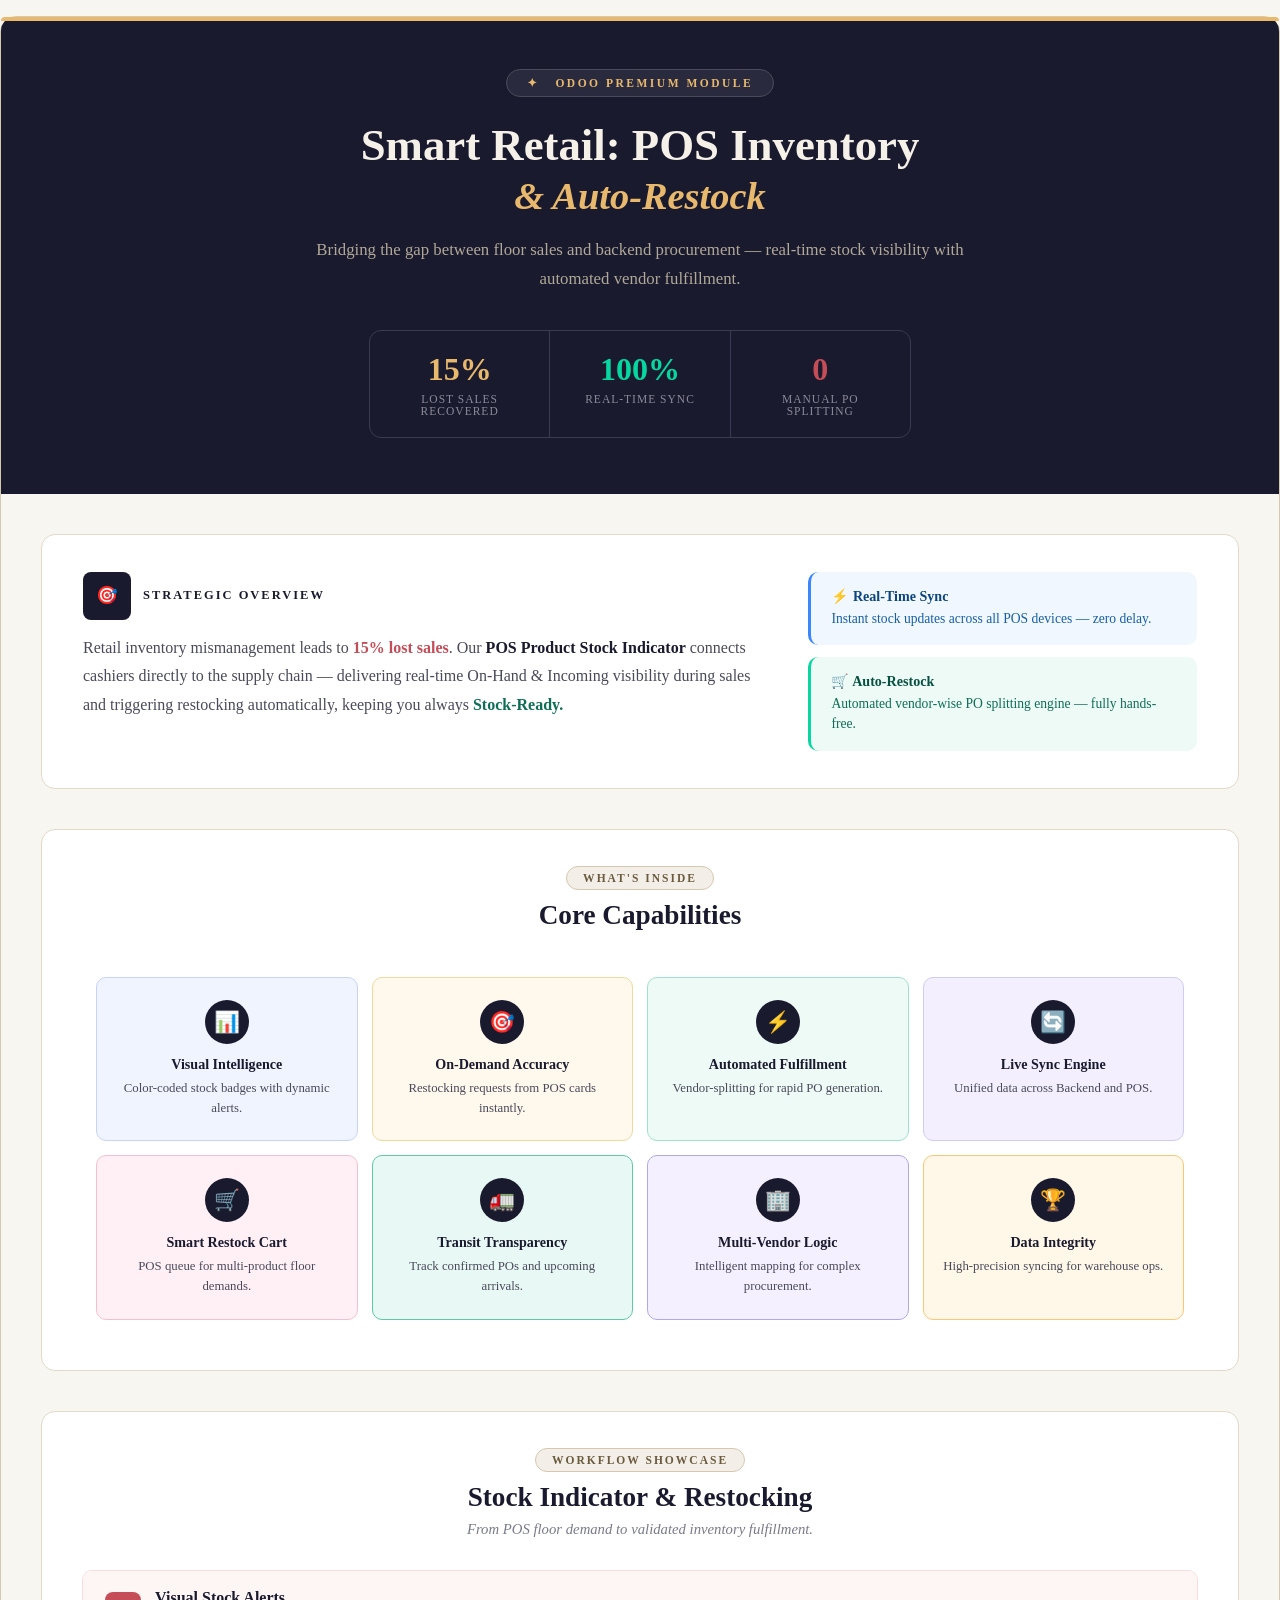
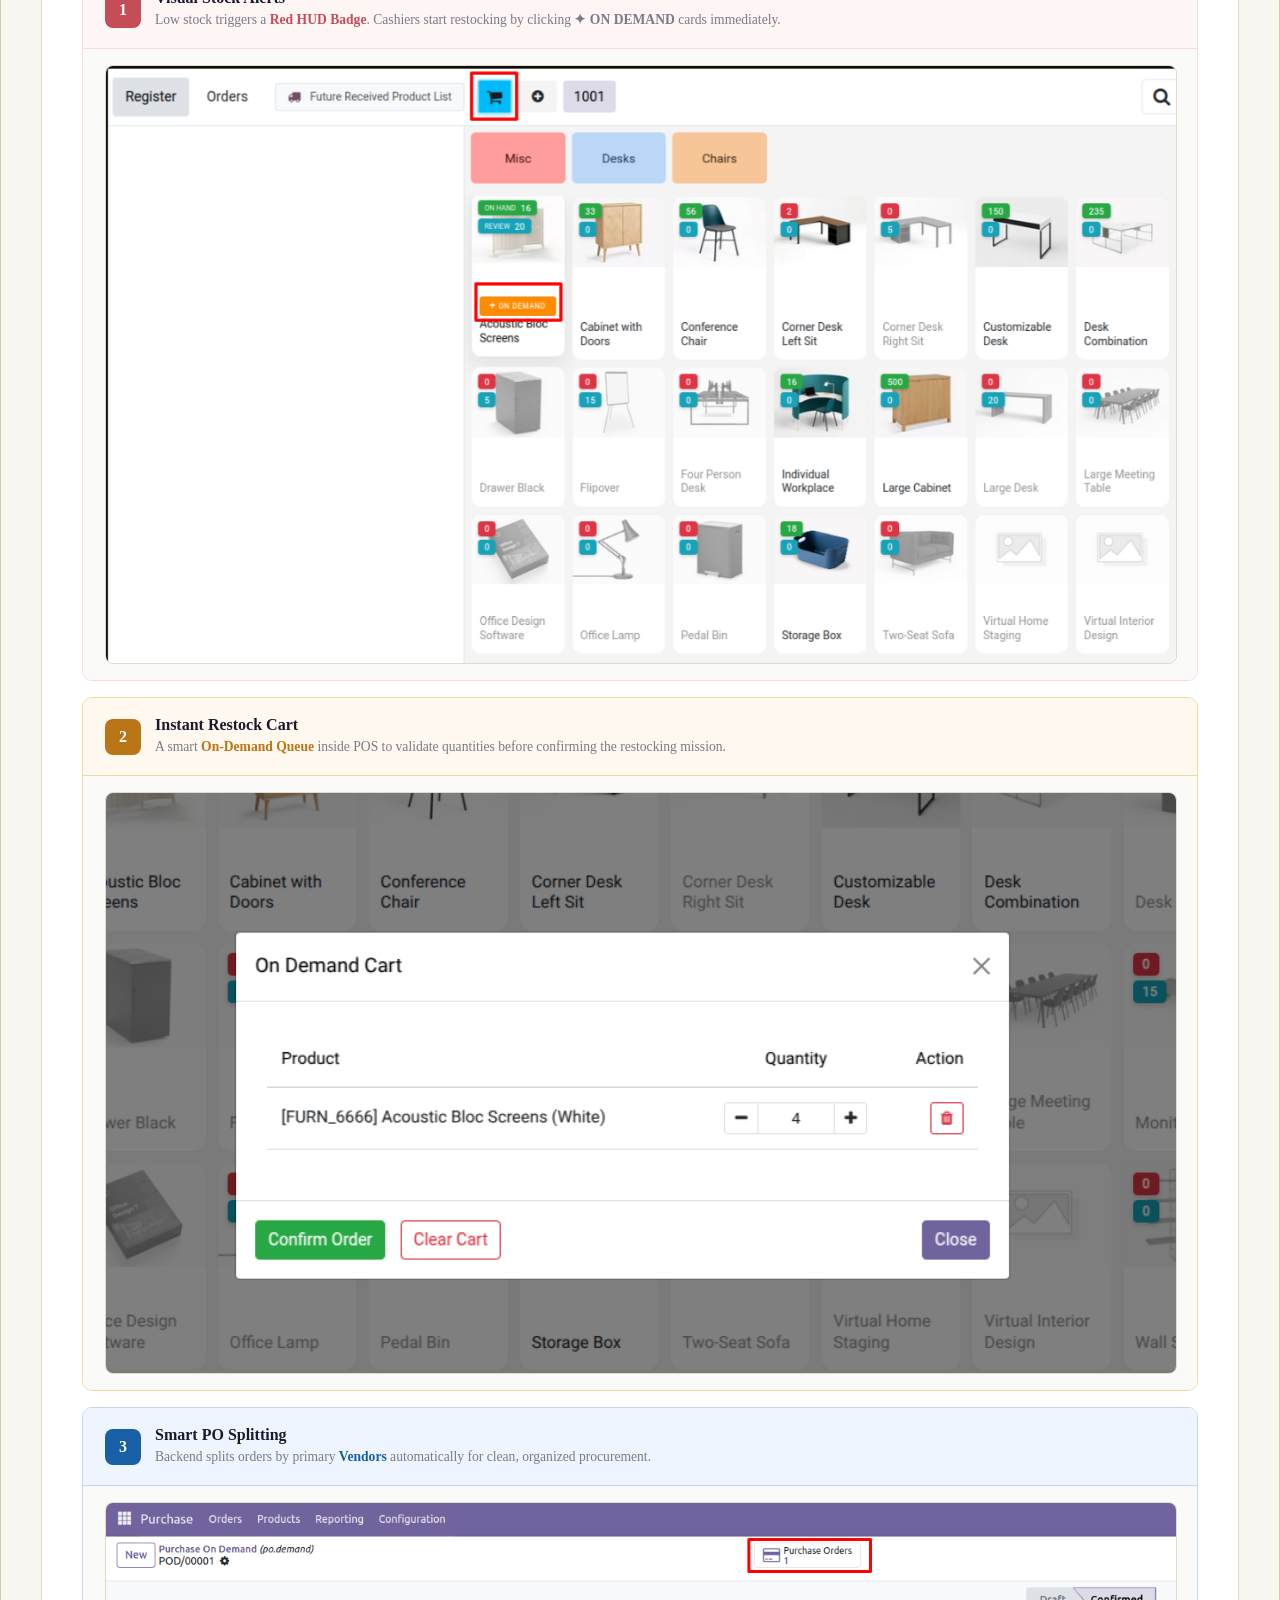
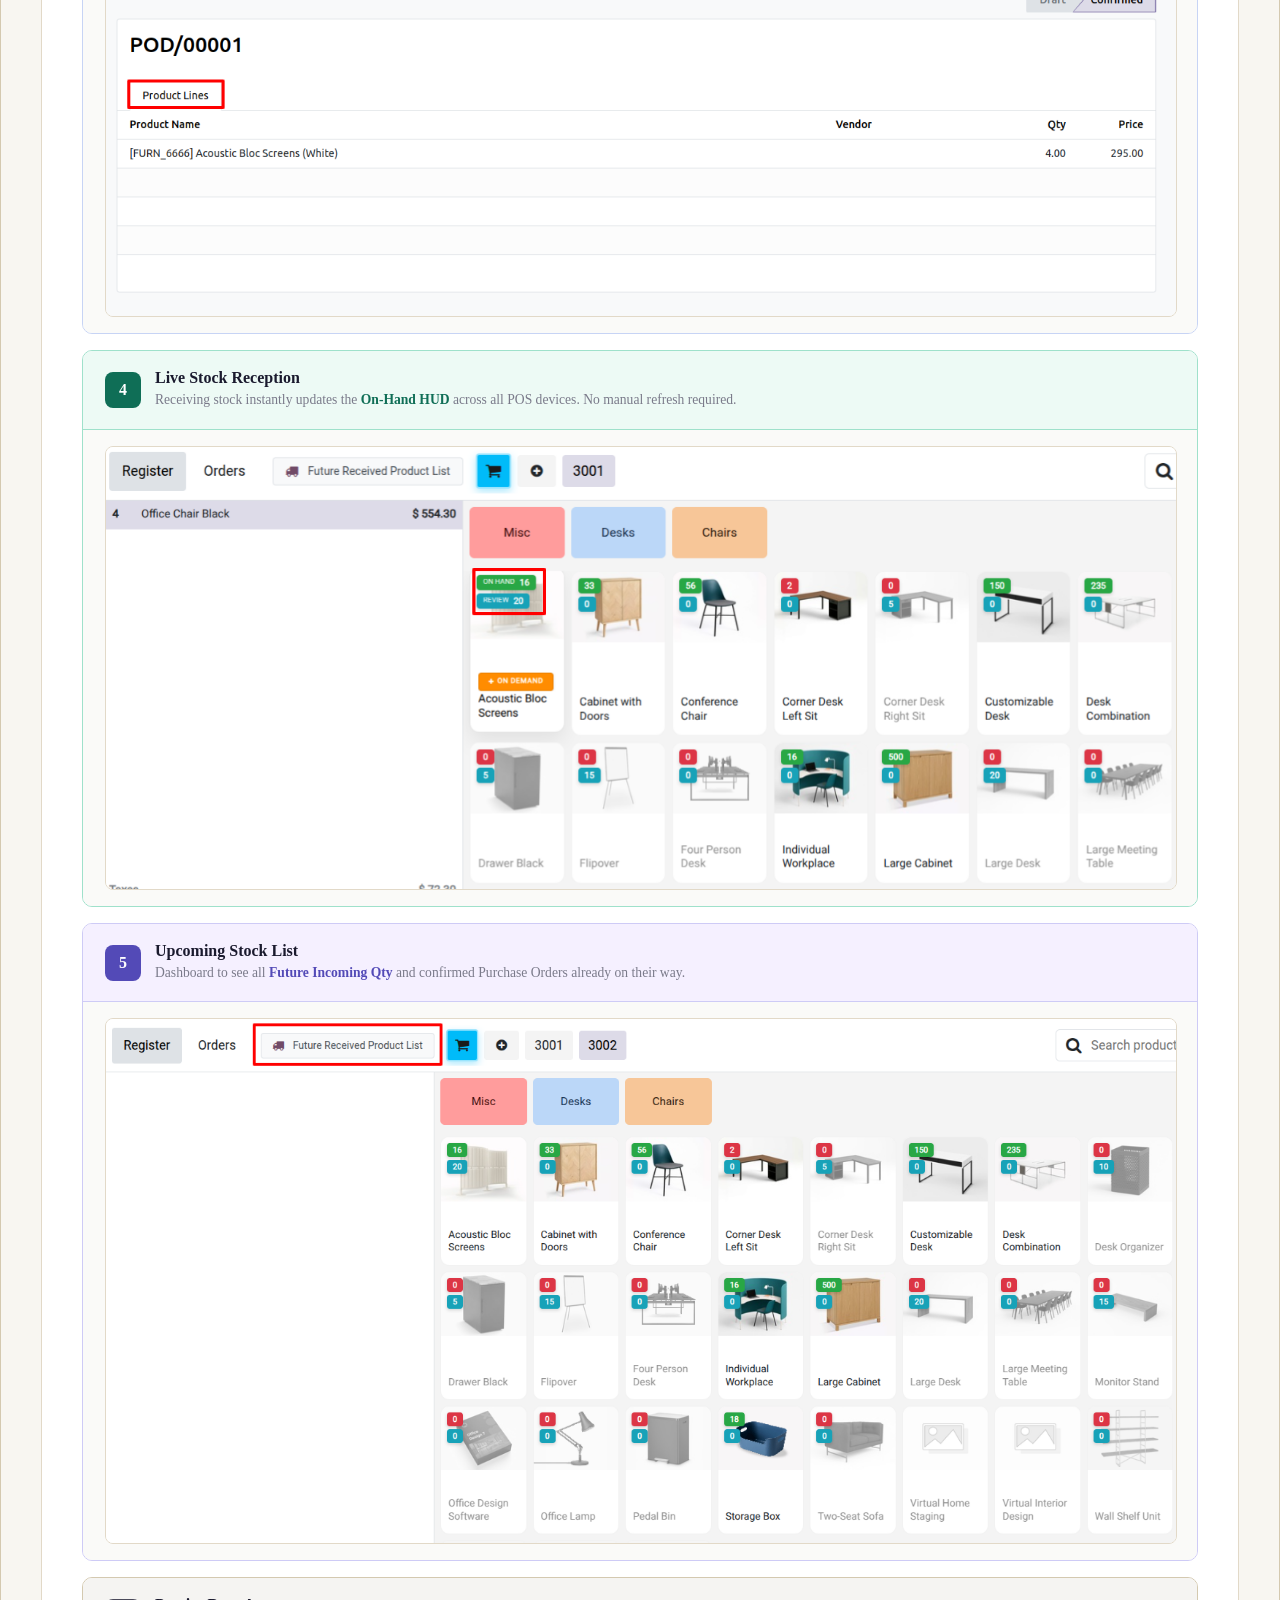
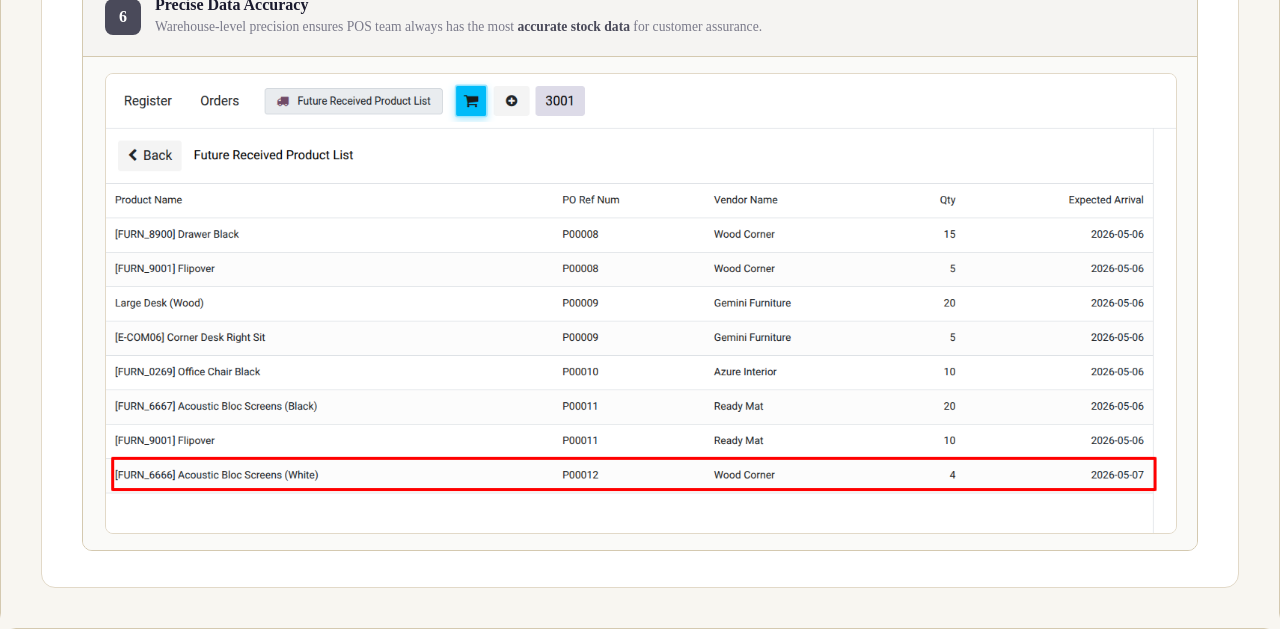
==== commit 29bffe91: "Update print statement from 'Hello' to 'Goodbye'" ====
--- a/pos_stock_indicator/static/description/index.html
+++ b/pos_stock_indicator/static/description/index.html
@@ -1,426 +1,246 @@
 <!DOCTYPE html>
 <html lang="en">
-<head><meta charset="UTF-8"><title>Clipboard History Manager – Odoo</title></head>
-<body style="margin:0!important;padding:0!important;background-color:#F5F5F5!important;font-family:Arial,sans-serif!important;">
-
-<div style="font-family:Arial,sans-serif!important;background-color:#F5F5F5!important;color:#2C2640!important;border-radius:0!important;">
-
-  <!-- ═══ HERO — solid #714B67 (Odoo purple) ═══ -->
-  <div style="background-color:#714B67!important;padding:0!important;text-align:center!important;">
-    <!-- gold top bar -->
-    <div style="background-color:#E9A53A!important;height:5px!important;width:100%!important;display:block!important;font-size:0!important;line-height:0!important;">&nbsp;</div>
-
-    <div style="padding:52px 40px 44px!important;text-align:center!important;">
-      <!-- badge -->
-      <div style="display:inline-block!important;background-color:#5C3B54!important;color:#FFD9F0!important;padding:5px 18px!important;border-radius:40px!important;font-size:11px!important;font-weight:700!important;letter-spacing:2px!important;text-transform:uppercase!important;margin-bottom:20px!important;border:1px solid #7A5570!important;">
+<head><meta charset="UTF-8"><title>POS Stock Indicator – Odoo</title></head>
+<body style="margin:0;padding:0;background:#F8F6F1;font-family:'Georgia','Times New Roman',serif;">
+
+<div id="pos-si" style="font-family:'Georgia','Times New Roman',serif!important;background-color:#F8F6F1!important;color:#1A1A2E!important;border-radius:16px!important;margin-top:16px!important;border:1px solid #D4C9B0!important;">
+
+  <!-- HERO -->
+  <div style="background-color:#1A1A2E!important;padding:64px 48px 56px!important;text-align:center!important;border-radius:14px 14px 0 0!important;">
+    <div style="height:4px!important;background-color:#E8B86D!important;margin:-64px -48px 48px -48px!important;border-radius:14px 14px 0 0!important;"></div>
+    <div style="max-width:820px!important;margin:0 auto!important;">
+      <div style="display:inline-block!important;background-color:#2A2A3E!important;color:#E8B86D!important;padding:6px 20px!important;border-radius:40px!important;font-size:0.72rem!important;font-weight:700!important;letter-spacing:2.5px!important;text-transform:uppercase!important;margin-bottom:22px!important;border:1px solid #4A4A5A!important;font-family:'Georgia',serif!important;">
         ✦ &nbsp; Odoo Premium Module
       </div>
-
-      <!-- title -->
-      <div style="font-size:40px!important;font-weight:900!important;color:#FFFFFF!important;line-height:1.2!important;margin-bottom:8px!important;font-family:Arial,sans-serif!important;">
-        Clipboard History Manager
-      </div>
-      <div style="font-size:24px!important;font-weight:700!important;color:#F9D8EF!important;font-style:italic!important;margin-bottom:16px!important;">
-        &amp; Smart Bookmarks
-      </div>
-      <div style="font-size:15px!important;color:#EDD9E6!important;max-width:580px!important;margin:0 auto 36px!important;line-height:1.75!important;">
-        Never lose copied text again — auto-capture, search, bookmark, and re-use clipboard content across all Odoo modules with one click.
-      </div>
-
-      <!-- stats table -->
-      <table style="width:100%!important;max-width:480px!important;margin:0 auto!important;border-collapse:collapse!important;background-color:#5C3B54!important;border-radius:10px!important;border:1px solid #7A5570!important;">
+      <div style="font-size:2.8rem!important;font-weight:700!important;color:#F5F0E8!important;margin-bottom:16px!important;line-height:1.2!important;font-family:'Georgia',serif!important;">
+        Smart Retail: POS Inventory
+        <div style="color:#E8B86D!important;font-style:italic!important;font-size:2.4rem!important;font-family:'Georgia',serif!important;">&amp; Auto-Restock</div>
+      </div>
+      <div style="font-size:1.05rem!important;color:#B0A898!important;max-width:680px!important;margin:0 auto 36px!important;line-height:1.75!important;font-family:'Georgia',serif!important;">
+        Bridging the gap between floor sales and backend procurement — real-time stock visibility with automated vendor fulfillment.
+      </div>
+      <div style="display:flex!important;justify-content:center!important;max-width:540px!important;margin:0 auto!important;border:1px solid #3A3A50!important;border-radius:12px!important;">
+        <div style="flex:1!important;padding:20px 16px!important;text-align:center!important;border-right:1px solid #3A3A50!important;">
+          <div style="font-size:2rem!important;font-weight:700!important;color:#E8B86D!important;font-family:'Georgia',serif!important;">15%</div>
+          <div style="font-size:0.72rem!important;color:#8A8A9A!important;margin-top:5px!important;letter-spacing:1px!important;text-transform:uppercase!important;">Lost Sales Recovered</div>
+        </div>
+        <div style="flex:1!important;padding:20px 16px!important;text-align:center!important;border-right:1px solid #3A3A50!important;">
+          <div style="font-size:2rem!important;font-weight:700!important;color:#06D6A0!important;font-family:'Georgia',serif!important;">100%</div>
+          <div style="font-size:0.72rem!important;color:#8A8A9A!important;margin-top:5px!important;letter-spacing:1px!important;text-transform:uppercase!important;">Real-Time Sync</div>
+        </div>
+        <div style="flex:1!important;padding:20px 16px!important;text-align:center!important;">
+          <div style="font-size:2rem!important;font-weight:700!important;color:#C44D58!important;font-family:'Georgia',serif!important;">0</div>
+          <div style="font-size:0.72rem!important;color:#8A8A9A!important;margin-top:5px!important;letter-spacing:1px!important;text-transform:uppercase!important;">Manual PO Splitting</div>
+        </div>
+      </div>
+    </div>
+  </div>
+
+  <!-- OVERVIEW -->
+  <div style="padding:40px!important;background-color:#F8F6F1!important;">
+    <div style="background-color:#FFFFFF!important;border-radius:14px!important;padding:36px 40px!important;border:1px solid #E2D9C8!important;">
+      <table style="width:100%!important;border-collapse:collapse!important;">
         <tr>
-          <td style="padding:18px 12px!important;text-align:center!important;border-right:1px solid #7A5570!important;width:33%!important;">
-            <div style="font-size:28px!important;font-weight:900!important;color:#FFD9F0!important;">100%</div>
-            <div style="font-size:10px!important;color:#D4AECC!important;text-transform:uppercase!important;letter-spacing:1px!important;margin-top:4px!important;">Auto-Captured</div>
-          </td>
-          <td style="padding:18px 12px!important;text-align:center!important;border-right:1px solid #7A5570!important;width:33%!important;">
-            <div style="font-size:28px!important;font-weight:900!important;color:#5EEAE0!important;">1-Click</div>
-            <div style="font-size:10px!important;color:#D4AECC!important;text-transform:uppercase!important;letter-spacing:1px!important;margin-top:4px!important;">Re-Copy Anywhere</div>
-          </td>
-          <td style="padding:18px 12px!important;text-align:center!important;width:33%!important;">
-            <div style="font-size:28px!important;font-weight:900!important;color:#FFD166!important;">&#9733; Per User</div>
-            <div style="font-size:10px!important;color:#D4AECC!important;text-transform:uppercase!important;letter-spacing:1px!important;margin-top:4px!important;">Bookmark &amp; Search</div>
+          <!-- Left: text -->
+          <td style="width:65%!important;padding-right:32px!important;vertical-align:top!important;">
+            <table style="border-collapse:collapse!important;margin-bottom:14px!important;">
+              <tr>
+                <td style="width:36px!important;height:36px!important;background-color:#1A1A2E!important;border-radius:8px!important;text-align:center!important;vertical-align:middle!important;font-size:1.1rem!important;padding:6px!important;">🎯</td>
+                <td style="padding-left:12px!important;vertical-align:middle!important;color:#1A1A2E!important;font-weight:700!important;font-size:0.78rem!important;letter-spacing:2px!important;text-transform:uppercase!important;font-family:'Georgia',serif!important;">Strategic Overview</td>
+              </tr>
+            </table>
+            <div style="font-size:1rem!important;line-height:1.8!important;color:#4A4A5A!important;">
+              Retail inventory mismanagement leads to <strong style="color:#C44D58!important;">15% lost sales</strong>. Our <strong style="color:#1A1A2E!important;">POS Product Stock Indicator</strong> connects cashiers directly to the supply chain — delivering real-time On-Hand &amp; Incoming visibility during sales and triggering restocking automatically, keeping you always <strong style="color:#0F6E56!important;">Stock-Ready.</strong>
+            </div>
+          </td>
+          <!-- Right: feature boxes -->
+          <td style="width:35%!important;vertical-align:top!important;">
+            <div style="background-color:#F0F7FF!important;padding:16px 20px!important;border-radius:10px!important;border-left:3px solid #3A86FF!important;margin-bottom:12px!important;">
+              <div style="color:#0C447C!important;font-weight:700!important;font-size:0.88rem!important;margin-bottom:4px!important;font-family:'Georgia',serif!important;">⚡ Real-Time Sync</div>
+              <div style="font-size:0.85rem!important;color:#185FA5!important;line-height:1.5!important;">Instant stock updates across all POS devices — zero delay.</div>
+            </div>
+            <div style="background-color:#EDFAF5!important;padding:16px 20px!important;border-radius:10px!important;border-left:3px solid #06D6A0!important;">
+              <div style="color:#085041!important;font-weight:700!important;font-size:0.88rem!important;margin-bottom:4px!important;font-family:'Georgia',serif!important;">🛒 Auto-Restock</div>
+              <div style="font-size:0.85rem!important;color:#0F6E56!important;line-height:1.5!important;">Automated vendor-wise PO splitting engine — fully hands-free.</div>
+            </div>
           </td>
         </tr>
       </table>
     </div>
   </div>
 
-  <!-- ═══ OVERVIEW ═══ -->
-  <div style="padding:28px!important;background-color:#F5F5F5!important;">
-    <div style="background-color:#FFFFFF!important;border-radius:10px!important;border:1px solid #E0D6DD!important;padding:30px 34px!important;">
-      <table style="border-collapse:collapse!important;margin-bottom:18px!important;">
+  <!-- CORE CAPABILITIES -->
+  <div style="padding:0 40px 40px!important;background-color:#F8F6F1!important;">
+    <div style="background-color:#FFFFFF!important;border-radius:14px!important;padding:36px 40px!important;border:1px solid #E2D9C8!important;">
+      <div style="text-align:center!important;margin-bottom:32px!important;">
+        <div style="display:inline-block!important;background-color:#F3EFE8!important;color:#6B5B3E!important;padding:5px 16px!important;border-radius:30px!important;font-size:0.72rem!important;font-weight:700!important;letter-spacing:2px!important;text-transform:uppercase!important;border:1px solid #D4C9B0!important;margin-bottom:10px!important;">What's Inside</div>
+        <div style="font-weight:700!important;color:#1A1A2E!important;font-size:1.7rem!important;font-family:'Georgia',serif!important;">Core Capabilities</div>
+      </div>
+      <table style="width:100%!important;border-collapse:separate!important;border-spacing:14px!important;">
         <tr>
-          <td style="width:32px!important;height:32px!important;background-color:#714B67!important;border-radius:7px!important;text-align:center!important;vertical-align:middle!important;font-size:16px!important;line-height:32px!important;">📋</td>
-          <td style="padding-left:10px!important;vertical-align:middle!important;color:#714B67!important;font-weight:700!important;font-size:11px!important;letter-spacing:2px!important;text-transform:uppercase!important;">Strategic Overview</td>
+          <td style="width:25%!important;background-color:#F0F4FF!important;padding:22px 18px!important;border-radius:10px!important;text-align:center!important;border:1px solid #C7D4F5!important;vertical-align:top!important;">
+            <div style="width:44px!important;height:44px!important;background-color:#1A1A2E!important;border-radius:50%!important;font-size:1.3rem!important;margin:0 auto 12px!important;line-height:44px!important;text-align:center!important;">📊</div>
+            <div style="font-weight:700!important;color:#1A1A2E!important;font-size:0.88rem!important;margin-bottom:6px!important;font-family:'Georgia',serif!important;">Visual Intelligence</div>
+            <div style="font-size:0.8rem!important;color:#4A4A5A!important;line-height:1.55!important;">Color-coded stock badges with dynamic alerts.</div>
+          </td>
+          <td style="width:25%!important;background-color:#FFF8EC!important;padding:22px 18px!important;border-radius:10px!important;text-align:center!important;border:1px solid #F0D9A0!important;vertical-align:top!important;">
+            <div style="width:44px!important;height:44px!important;background-color:#1A1A2E!important;border-radius:50%!important;font-size:1.3rem!important;margin:0 auto 12px!important;line-height:44px!important;text-align:center!important;">🎯</div>
+            <div style="font-weight:700!important;color:#1A1A2E!important;font-size:0.88rem!important;margin-bottom:6px!important;font-family:'Georgia',serif!important;">On-Demand Accuracy</div>
+            <div style="font-size:0.8rem!important;color:#4A4A5A!important;line-height:1.55!important;">Restocking requests from POS cards instantly.</div>
+          </td>
+          <td style="width:25%!important;background-color:#EDFAF5!important;padding:22px 18px!important;border-radius:10px!important;text-align:center!important;border:1px solid #9FE1CB!important;vertical-align:top!important;">
+            <div style="width:44px!important;height:44px!important;background-color:#1A1A2E!important;border-radius:50%!important;font-size:1.3rem!important;margin:0 auto 12px!important;line-height:44px!important;text-align:center!important;">⚡</div>
+            <div style="font-weight:700!important;color:#1A1A2E!important;font-size:0.88rem!important;margin-bottom:6px!important;font-family:'Georgia',serif!important;">Automated Fulfillment</div>
+            <div style="font-size:0.8rem!important;color:#4A4A5A!important;line-height:1.55!important;">Vendor-splitting for rapid PO generation.</div>
+          </td>
+          <td style="width:25%!important;background-color:#F3EFFE!important;padding:22px 18px!important;border-radius:10px!important;text-align:center!important;border:1px solid #CECBF6!important;vertical-align:top!important;">
+            <div style="width:44px!important;height:44px!important;background-color:#1A1A2E!important;border-radius:50%!important;font-size:1.3rem!important;margin:0 auto 12px!important;line-height:44px!important;text-align:center!important;">🔄</div>
+            <div style="font-weight:700!important;color:#1A1A2E!important;font-size:0.88rem!important;margin-bottom:6px!important;font-family:'Georgia',serif!important;">Live Sync Engine</div>
+            <div style="font-size:0.8rem!important;color:#4A4A5A!important;line-height:1.55!important;">Unified data across Backend and POS.</div>
+          </td>
+        </tr>
+        <tr>
+          <td style="width:25%!important;background-color:#FEF0F5!important;padding:22px 18px!important;border-radius:10px!important;text-align:center!important;border:1px solid #F4C0D1!important;vertical-align:top!important;">
+            <div style="width:44px!important;height:44px!important;background-color:#1A1A2E!important;border-radius:50%!important;font-size:1.3rem!important;margin:0 auto 12px!important;line-height:44px!important;text-align:center!important;">🛒</div>
+            <div style="font-weight:700!important;color:#1A1A2E!important;font-size:0.88rem!important;margin-bottom:6px!important;font-family:'Georgia',serif!important;">Smart Restock Cart</div>
+            <div style="font-size:0.8rem!important;color:#4A4A5A!important;line-height:1.55!important;">POS queue for multi-product floor demands.</div>
+          </td>
+          <td style="width:25%!important;background-color:#E8F8F5!important;padding:22px 18px!important;border-radius:10px!important;text-align:center!important;border:1px solid #5DCAA5!important;vertical-align:top!important;">
+            <div style="width:44px!important;height:44px!important;background-color:#1A1A2E!important;border-radius:50%!important;font-size:1.3rem!important;margin:0 auto 12px!important;line-height:44px!important;text-align:center!important;">🚛</div>
+            <div style="font-weight:700!important;color:#1A1A2E!important;font-size:0.88rem!important;margin-bottom:6px!important;font-family:'Georgia',serif!important;">Transit Transparency</div>
+            <div style="font-size:0.8rem!important;color:#4A4A5A!important;line-height:1.55!important;">Track confirmed POs and upcoming arrivals.</div>
+          </td>
+          <td style="width:25%!important;background-color:#F5F0FF!important;padding:22px 18px!important;border-radius:10px!important;text-align:center!important;border:1px solid #AFA9EC!important;vertical-align:top!important;">
+            <div style="width:44px!important;height:44px!important;background-color:#1A1A2E!important;border-radius:50%!important;font-size:1.3rem!important;margin:0 auto 12px!important;line-height:44px!important;text-align:center!important;">🏢</div>
+            <div style="font-weight:700!important;color:#1A1A2E!important;font-size:0.88rem!important;margin-bottom:6px!important;font-family:'Georgia',serif!important;">Multi-Vendor Logic</div>
+            <div style="font-size:0.8rem!important;color:#4A4A5A!important;line-height:1.55!important;">Intelligent mapping for complex procurement.</div>
+          </td>
+          <td style="width:25%!important;background-color:#FFF8E8!important;padding:22px 18px!important;border-radius:10px!important;text-align:center!important;border:1px solid #FAC775!important;vertical-align:top!important;">
+            <div style="width:44px!important;height:44px!important;background-color:#1A1A2E!important;border-radius:50%!important;font-size:1.3rem!important;margin:0 auto 12px!important;line-height:44px!important;text-align:center!important;">🏆</div>
+            <div style="font-weight:700!important;color:#1A1A2E!important;font-size:0.88rem!important;margin-bottom:6px!important;font-family:'Georgia',serif!important;">Data Integrity</div>
+            <div style="font-size:0.8rem!important;color:#4A4A5A!important;line-height:1.55!important;">High-precision syncing for warehouse ops.</div>
+          </td>
         </tr>
       </table>
-      <table style="width:100%!important;border-collapse:collapse!important;">
-        <tr>
-          <td style="width:60%!important;padding-right:28px!important;vertical-align:top!important;font-size:14px!important;line-height:1.85!important;color:#4A4060!important;">
-            Odoo users copy text dozens of times daily — addresses, names, IDs, notes — and lose them instantly. Our <strong style="color:#714B67!important;">Clipboard History Manager</strong> silently captures every copied item, stores it with a timestamp, and makes it instantly searchable and reusable from a sleek side panel, keeping your workflow <strong style="color:#017E84!important;">always productive.</strong>
-          </td>
-          <td style="width:40%!important;vertical-align:top!important;">
-            <div style="background-color:#F3EEF1!important;border-left:4px solid #714B67!important;border-radius:8px!important;padding:14px 16px!important;margin-bottom:10px!important;">
-              <div style="font-weight:700!important;font-size:13px!important;color:#714B67!important;margin-bottom:3px!important;">📋 Auto-Capture</div>
-              <div style="font-size:12px!important;color:#6B6681!important;line-height:1.5!important;">Every copied text is stored instantly — zero manual effort.</div>
-            </div>
-            <div style="background-color:#E6F4F5!important;border-left:4px solid #017E84!important;border-radius:8px!important;padding:14px 16px!important;">
-              <div style="font-weight:700!important;font-size:13px!important;color:#017E84!important;margin-bottom:3px!important;">⭐ Smart Bookmarks</div>
-              <div style="font-size:12px!important;color:#6B6681!important;line-height:1.5!important;">Star important items and access them anytime from Bookmarks tab.</div>
-            </div>
-          </td>
-        </tr>
-      </table>
-    </div>
-  </div>
-
-  <!-- ═══ CORE CAPABILITIES ═══ -->
-  <div style="padding:0 28px 28px!important;background-color:#F5F5F5!important;">
-    <div style="background-color:#FFFFFF!important;border-radius:10px!important;border:1px solid #E0D6DD!important;padding:30px 34px!important;">
-      <div style="text-align:center!important;margin-bottom:22px!important;">
-        <div style="display:inline-block!important;background-color:#F3EEF1!important;color:#714B67!important;padding:4px 14px!important;border-radius:30px!important;font-size:10px!important;font-weight:700!important;letter-spacing:2px!important;text-transform:uppercase!important;border:1px solid #D9C8D5!important;margin-bottom:6px!important;">What's Inside</div>
-        <div style="font-size:24px!important;font-weight:900!important;color:#2C2640!important;">Core Capabilities</div>
-      </div>
-      <!-- row 1 -->
-      <table style="width:100%!important;border-collapse:collapse!important;">
-        <tr>
-          <td style="width:25%!important;padding:6px!important;vertical-align:top!important;">
-            <div style="background-color:#F3EEF1!important;border:1px solid #D9C8D5!important;border-radius:9px!important;padding:18px 12px!important;text-align:center!important;">
-              <div style="width:40px!important;height:40px!important;background-color:#714B67!important;border-radius:50%!important;font-size:18px!important;line-height:40px!important;text-align:center!important;margin:0 auto 9px!important;">📋</div>
-              <div style="font-weight:700!important;font-size:13px!important;color:#2C2640!important;margin-bottom:4px!important;">Auto-Capture</div>
-              <div style="font-size:12px!important;color:#6B6681!important;line-height:1.5!important;">Silently captures every copied text with timestamp.</div>
-            </div>
-          </td>
-          <td style="width:25%!important;padding:6px!important;vertical-align:top!important;">
-            <div style="background-color:#FDF4E3!important;border:1px solid #F5D9A0!important;border-radius:9px!important;padding:18px 12px!important;text-align:center!important;">
-              <div style="width:40px!important;height:40px!important;background-color:#714B67!important;border-radius:50%!important;font-size:18px!important;line-height:40px!important;text-align:center!important;margin:0 auto 9px!important;">⭐</div>
-              <div style="font-weight:700!important;font-size:13px!important;color:#2C2640!important;margin-bottom:4px!important;">Bookmark Items</div>
-              <div style="font-size:12px!important;color:#6B6681!important;line-height:1.5!important;">Star important items for quick future access.</div>
-            </div>
-          </td>
-          <td style="width:25%!important;padding:6px!important;vertical-align:top!important;">
-            <div style="background-color:#E6F4F5!important;border:1px solid #B0DCDF!important;border-radius:9px!important;padding:18px 12px!important;text-align:center!important;">
-              <div style="width:40px!important;height:40px!important;background-color:#017E84!important;border-radius:50%!important;font-size:18px!important;line-height:40px!important;text-align:center!important;margin:0 auto 9px!important;">🔍</div>
-              <div style="font-weight:700!important;font-size:13px!important;color:#2C2640!important;margin-bottom:4px!important;">Smart Search</div>
-              <div style="font-size:12px!important;color:#6B6681!important;line-height:1.5!important;">Instantly filter history with live search and result count.</div>
-            </div>
-          </td>
-          <td style="width:25%!important;padding:6px!important;vertical-align:top!important;">
-            <div style="background-color:#EBF7EE!important;border:1px solid #A8DDB5!important;border-radius:9px!important;padding:18px 12px!important;text-align:center!important;">
-              <div style="width:40px!important;height:40px!important;background-color:#28A745!important;border-radius:50%!important;font-size:18px!important;line-height:40px!important;text-align:center!important;margin:0 auto 9px!important;">⚡</div>
-              <div style="font-weight:700!important;font-size:13px!important;color:#2C2640!important;margin-bottom:4px!important;">1-Click Re-Copy</div>
-              <div style="font-size:12px!important;color:#6B6681!important;line-height:1.5!important;">Copy any past item back to clipboard instantly.</div>
-            </div>
-          </td>
-        </tr>
-        <tr>
-          <td style="width:25%!important;padding:6px!important;vertical-align:top!important;">
-            <div style="background-color:#FDF0F0!important;border:1px solid #F0BFBD!important;border-radius:9px!important;padding:18px 12px!important;text-align:center!important;">
-              <div style="width:40px!important;height:40px!important;background-color:#D9534F!important;border-radius:50%!important;font-size:18px!important;line-height:40px!important;text-align:center!important;margin:0 auto 9px!important;">🗑️</div>
-              <div style="font-weight:700!important;font-size:13px!important;color:#2C2640!important;margin-bottom:4px!important;">Delete Items</div>
-              <div style="font-size:12px!important;color:#6B6681!important;line-height:1.5!important;">Remove individual items or clear full history cleanly.</div>
-            </div>
-          </td>
-          <td style="width:25%!important;padding:6px!important;vertical-align:top!important;">
-            <div style="background-color:#E6F4F5!important;border:1px solid #B0DCDF!important;border-radius:9px!important;padding:18px 12px!important;text-align:center!important;">
-              <div style="width:40px!important;height:40px!important;background-color:#017E84!important;border-radius:50%!important;font-size:18px!important;line-height:40px!important;text-align:center!important;margin:0 auto 9px!important;">🔔</div>
-              <div style="font-weight:700!important;font-size:13px!important;color:#2C2640!important;margin-bottom:4px!important;">Notifications</div>
-              <div style="font-size:12px!important;color:#6B6681!important;line-height:1.5!important;">Toggle action notifications for every clipboard event.</div>
-            </div>
-          </td>
-          <td style="width:25%!important;padding:6px!important;vertical-align:top!important;">
-            <div style="background-color:#F3EEF1!important;border:1px solid #D9C8D5!important;border-radius:9px!important;padding:18px 12px!important;text-align:center!important;">
-              <div style="width:40px!important;height:40px!important;background-color:#714B67!important;border-radius:50%!important;font-size:18px!important;line-height:40px!important;text-align:center!important;margin:0 auto 9px!important;">⚙️</div>
-              <div style="font-weight:700!important;font-size:13px!important;color:#2C2640!important;margin-bottom:4px!important;">Settings Panel</div>
-              <div style="font-size:12px!important;color:#6B6681!important;line-height:1.5!important;">Enable/disable features and configure preferences easily.</div>
-            </div>
-          </td>
-          <td style="width:25%!important;padding:6px!important;vertical-align:top!important;">
-            <div style="background-color:#FDF4E3!important;border:1px solid #F5D9A0!important;border-radius:9px!important;padding:18px 12px!important;text-align:center!important;">
-              <div style="width:40px!important;height:40px!important;background-color:#E9A53A!important;border-radius:50%!important;font-size:18px!important;line-height:40px!important;text-align:center!important;margin:0 auto 9px!important;">🏆</div>
-              <div style="font-weight:700!important;font-size:13px!important;color:#2C2640!important;margin-bottom:4px!important;">Premium Features</div>
-              <div style="font-size:12px!important;color:#6B6681!important;line-height:1.5!important;">Copy frequency tracking &amp; customizable notifications.</div>
-            </div>
-          </td>
-        </tr>
-      </table>
-    </div>
-  </div>
-
-  <!-- ═══ WORKFLOW SHOWCASE ═══ -->
-  <div style="padding:0 28px 28px!important;background-color:#F5F5F5!important;">
-    <div style="background-color:#FFFFFF!important;border-radius:10px!important;border:1px solid #E0D6DD!important;padding:30px 34px!important;">
-      <div style="text-align:center!important;margin-bottom:26px!important;">
-        <div style="display:inline-block!important;background-color:#F3EEF1!important;color:#714B67!important;padding:4px 14px!important;border-radius:30px!important;font-size:10px!important;font-weight:700!important;letter-spacing:2px!important;text-transform:uppercase!important;border:1px solid #D9C8D5!important;margin-bottom:6px!important;">Workflow Showcase</div>
-        <div style="font-size:24px!important;font-weight:900!important;color:#2C2640!important;margin-bottom:4px!important;">Clipboard History &amp; Bookmarks</div>
-        <div style="font-size:13px!important;color:#6B6681!important;font-style:italic!important;">From installation to one-click re-use — your clipboard, always under control.</div>
-      </div>
-
-      <!-- STEP 1 -->
-      <div style="border-radius:9px!important;overflow:hidden!important;margin-bottom:13px!important;border:1px solid #D9C8D5!important;">
-        <table style="width:100%!important;border-collapse:collapse!important;background-color:#F3EEF1!important;">
-          <tr>
-            <td style="width:46px!important;padding:16px 0 16px 18px!important;vertical-align:top!important;">
-              <div style="width:32px!important;height:32px!important;background-color:#714B67!important;border-radius:7px!important;color:#FFFFFF!important;font-weight:900!important;font-size:14px!important;text-align:center!important;line-height:32px!important;">1</div>
-            </td>
-            <td style="padding:16px 18px!important;vertical-align:middle!important;">
-              <div style="font-weight:700!important;font-size:14px!important;color:#2C2640!important;margin-bottom:2px!important;">Install the Module</div>
-              <div style="font-size:12px!important;color:#6B6681!important;line-height:1.5!important;">Search <strong style="color:#714B67!important;">Clipboard History Manager</strong> in Odoo Apps and click <strong>Module Info</strong> to install. No dependencies required.</div>
-            </td>
-          </tr>
-        </table>
-        <div style="padding:12px 16px!important;background-color:#FAFAFA!important;border-top:1px solid #D9C8D5!important;">
-          <img src="img_1.jpeg" style="width:100%!important;border-radius:7px!important;border:1px solid #E0D6DD!important;display:block!important;" alt="Step 1">
-        </div>
-      </div>
-
-      <!-- STEP 2 -->
-      <div style="border-radius:9px!important;overflow:hidden!important;margin-bottom:13px!important;border:1px solid #B0DCDF!important;">
-        <table style="width:100%!important;border-collapse:collapse!important;background-color:#E6F4F5!important;">
-          <tr>
-            <td style="width:46px!important;padding:16px 0 16px 18px!important;vertical-align:top!important;">
-              <div style="width:32px!important;height:32px!important;background-color:#017E84!important;border-radius:7px!important;color:#FFFFFF!important;font-weight:900!important;font-size:14px!important;text-align:center!important;line-height:32px!important;">2</div>
-            </td>
-            <td style="padding:16px 18px!important;vertical-align:middle!important;">
-              <div style="font-weight:700!important;font-size:14px!important;color:#2C2640!important;margin-bottom:2px!important;">Clipboard History Panel</div>
-              <div style="font-size:12px!important;color:#6B6681!important;line-height:1.5!important;">Click the <strong style="color:#017E84!important;">Clipboard icon</strong> in top bar. The <strong>History tab</strong> shows all copied items with timestamps. Bookmarked items are highlighted with a ★ star.</div>
-            </td>
-          </tr>
-        </table>
-        <div style="padding:12px 16px!important;background-color:#FAFAFA!important;border-top:1px solid #B0DCDF!important;">
-          <img src="img_2.jpeg" style="width:100%!important;border-radius:7px!important;border:1px solid #E0D6DD!important;display:block!important;" alt="Step 2">
-        </div>
-      </div>
-
-      <!-- STEP 3 -->
-      <div style="border-radius:9px!important;overflow:hidden!important;margin-bottom:13px!important;border:1px solid #C8C0D8!important;">
-        <table style="width:100%!important;border-collapse:collapse!important;background-color:#EEEAF4!important;">
-          <tr>
-            <td style="width:46px!important;padding:16px 0 16px 18px!important;vertical-align:top!important;">
-              <div style="width:32px!important;height:32px!important;background-color:#5C3B54!important;border-radius:7px!important;color:#FFFFFF!important;font-weight:900!important;font-size:14px!important;text-align:center!important;line-height:32px!important;">3</div>
-            </td>
-            <td style="padding:16px 18px!important;vertical-align:middle!important;">
-              <div style="font-weight:700!important;font-size:14px!important;color:#2C2640!important;margin-bottom:2px!important;">View Clipboard History</div>
-              <div style="font-size:12px!important;color:#6B6681!important;line-height:1.5!important;">The History tab tooltip confirms <strong style="color:#5C3B54!important;">"View clipboard history"</strong>. All captured items listed newest-first with precise copy timestamps for full traceability.</div>
-            </td>
-          </tr>
-        </table>
-        <div style="padding:12px 16px!important;background-color:#FAFAFA!important;border-top:1px solid #C8C0D8!important;">
-          <img src="img_3.jpeg" style="width:100%!important;border-radius:7px!important;border:1px solid #E0D6DD!important;display:block!important;" alt="Step 3">
-        </div>
-      </div>
-
-      <!-- STEP 4 -->
-      <div style="border-radius:9px!important;overflow:hidden!important;margin-bottom:13px!important;border:1px solid #B0DCDF!important;">
-        <table style="width:100%!important;border-collapse:collapse!important;background-color:#E6F4F5!important;">
-          <tr>
-            <td style="width:46px!important;padding:16px 0 16px 18px!important;vertical-align:top!important;">
-              <div style="width:32px!important;height:32px!important;background-color:#017E84!important;border-radius:7px!important;color:#FFFFFF!important;font-weight:900!important;font-size:14px!important;text-align:center!important;line-height:32px!important;">4</div>
-            </td>
-            <td style="padding:16px 18px!important;vertical-align:middle!important;">
-              <div style="font-weight:700!important;font-size:14px!important;color:#2C2640!important;margin-bottom:2px!important;">Smart Search &amp; Filter</div>
-              <div style="font-size:12px!important;color:#6B6681!important;line-height:1.5!important;">Type in the search bar to instantly filter history. Shows a result count (e.g. <strong style="color:#017E84!important;">"3 results found"</strong>) — retrieval is instant even with large histories.</div>
-            </td>
-          </tr>
-        </table>
-        <div style="padding:12px 16px!important;background-color:#FAFAFA!important;border-top:1px solid #B0DCDF!important;">
-          <img src="img_4.jpeg" style="width:100%!important;border-radius:7px!important;border:1px solid #E0D6DD!important;display:block!important;" alt="Step 4">
-        </div>
-      </div>
-
-      <!-- STEP 5 -->
-      <div style="border-radius:9px!important;overflow:hidden!important;margin-bottom:13px!important;border:1px solid #D9C8D5!important;">
-        <table style="width:100%!important;border-collapse:collapse!important;background-color:#F3EEF1!important;">
-          <tr>
-            <td style="width:46px!important;padding:16px 0 16px 18px!important;vertical-align:top!important;">
-              <div style="width:32px!important;height:32px!important;background-color:#714B67!important;border-radius:7px!important;color:#FFFFFF!important;font-weight:900!important;font-size:14px!important;text-align:center!important;line-height:32px!important;">5</div>
-            </td>
-            <td style="padding:16px 18px!important;vertical-align:middle!important;">
-              <div style="font-weight:700!important;font-size:14px!important;color:#2C2640!important;margin-bottom:2px!important;">1-Click Re-Copy</div>
-              <div style="font-size:12px!important;color:#6B6681!important;line-height:1.5!important;">Hover any history item to reveal action buttons. Click the <strong style="color:#714B67!important;">Copy icon</strong> to instantly put that text back on your clipboard — ready to paste anywhere in Odoo.</div>
-            </td>
-          </tr>
-        </table>
-        <div style="padding:12px 16px!important;background-color:#FAFAFA!important;border-top:1px solid #D9C8D5!important;">
-          <img src="img_5.jpeg" style="width:100%!important;border-radius:7px!important;border:1px solid #E0D6DD!important;display:block!important;" alt="Step 5">
-        </div>
-      </div>
-
-      <!-- STEP 6 -->
-      <div style="border-radius:9px!important;overflow:hidden!important;margin-bottom:13px!important;border:1px solid #F5D9A0!important;">
-        <table style="width:100%!important;border-collapse:collapse!important;background-color:#FDF4E3!important;">
-          <tr>
-            <td style="width:46px!important;padding:16px 0 16px 18px!important;vertical-align:top!important;">
-              <div style="width:32px!important;height:32px!important;background-color:#E9A53A!important;border-radius:7px!important;color:#FFFFFF!important;font-weight:900!important;font-size:14px!important;text-align:center!important;line-height:32px!important;">6</div>
-            </td>
-            <td style="padding:16px 18px!important;vertical-align:middle!important;">
-              <div style="font-weight:700!important;font-size:14px!important;color:#2C2640!important;margin-bottom:2px!important;">Bookmark &amp; Remove Bookmark</div>
-              <div style="font-size:12px!important;color:#6B6681!important;line-height:1.5!important;">Click the <strong style="color:#E9A53A!important;">★ Star button</strong> to bookmark any item. Tooltip shows <strong>"Remove bookmark"</strong> when active — toggling is instant and persistent across sessions.</div>
-            </td>
-          </tr>
-        </table>
-        <div style="padding:12px 16px!important;background-color:#FAFAFA!important;border-top:1px solid #F5D9A0!important;">
-          <img src="img_6.jpeg" style="width:100%!important;border-radius:7px!important;border:1px solid #E0D6DD!important;display:block!important;" alt="Step 6">
-        </div>
-      </div>
-
-      <!-- STEP 7 -->
-      <div style="border-radius:9px!important;overflow:hidden!important;margin-bottom:13px!important;border:1px solid #F0BFBD!important;">
-        <table style="width:100%!important;border-collapse:collapse!important;background-color:#FDF0F0!important;">
-          <tr>
-            <td style="width:46px!important;padding:16px 0 16px 18px!important;vertical-align:top!important;">
-              <div style="width:32px!important;height:32px!important;background-color:#D9534F!important;border-radius:7px!important;color:#FFFFFF!important;font-weight:900!important;font-size:14px!important;text-align:center!important;line-height:32px!important;">7</div>
-            </td>
-            <td style="padding:16px 18px!important;vertical-align:middle!important;">
-              <div style="font-weight:700!important;font-size:14px!important;color:#2C2640!important;margin-bottom:2px!important;">Delete Items</div>
-              <div style="font-size:12px!important;color:#6B6681!important;line-height:1.5!important;">Click the <strong style="color:#D9534F!important;">🗑️ Delete icon</strong> to remove any entry from history permanently. Keep your clipboard list clean and relevant at all times.</div>
-            </td>
-          </tr>
-        </table>
-        <div style="padding:12px 16px!important;background-color:#FAFAFA!important;border-top:1px solid #F0BFBD!important;">
-          <img src="img_7.jpeg" style="width:100%!important;border-radius:7px!important;border:1px solid #E0D6DD!important;display:block!important;" alt="Step 7">
-        </div>
-      </div>
-
-      <!-- STEP 8 -->
-      <div style="border-radius:9px!important;overflow:hidden!important;margin-bottom:13px!important;border:1px solid #F5D9A0!important;">
-        <table style="width:100%!important;border-collapse:collapse!important;background-color:#FDF4E3!important;">
-          <tr>
-            <td style="width:46px!important;padding:16px 0 16px 18px!important;vertical-align:top!important;">
-              <div style="width:32px!important;height:32px!important;background-color:#E9A53A!important;border-radius:7px!important;color:#FFFFFF!important;font-weight:900!important;font-size:14px!important;text-align:center!important;line-height:32px!important;">8</div>
-            </td>
-            <td style="padding:16px 18px!important;vertical-align:middle!important;">
-              <div style="font-weight:700!important;font-size:14px!important;color:#2C2640!important;margin-bottom:2px!important;">Bookmarks Tab</div>
-              <div style="font-size:12px!important;color:#6B6681!important;line-height:1.5!important;">Switch to <strong style="color:#E9A53A!important;">Bookmarks tab</strong> for a dedicated view of all starred items only — your personal shortlist of frequently reused text, always at hand.</div>
-            </td>
-          </tr>
-        </table>
-        <div style="padding:12px 16px!important;background-color:#FAFAFA!important;border-top:1px solid #F5D9A0!important;">
-          <img src="img_8.jpeg" style="width:100%!important;border-radius:7px!important;border:1px solid #E0D6DD!important;display:block!important;" alt="Step 8">
-        </div>
-      </div>
-
-      <!-- STEP 9 -->
-      <div style="border-radius:9px!important;overflow:hidden!important;margin-bottom:0!important;border:1px solid #A8DDB5!important;">
-        <table style="width:100%!important;border-collapse:collapse!important;background-color:#EBF7EE!important;">
-          <tr>
-            <td style="width:46px!important;padding:16px 0 16px 18px!important;vertical-align:top!important;">
-              <div style="width:32px!important;height:32px!important;background-color:#28A745!important;border-radius:7px!important;color:#FFFFFF!important;font-weight:900!important;font-size:14px!important;text-align:center!important;line-height:32px!important;">9</div>
-            </td>
-            <td style="padding:16px 18px!important;vertical-align:middle!important;">
-              <div style="font-weight:700!important;font-size:14px!important;color:#2C2640!important;margin-bottom:2px!important;">Settings &amp; Premium Features</div>
-              <div style="font-size:12px!important;color:#6B6681!important;line-height:1.5!important;">The <strong style="color:#28A745!important;">Settings tab</strong> lets you enable/disable Clipboard Manager and Notifications toggles. Premium: auto-capture, bookmark management, smart search, copy frequency tracking, customizable notifications.</div>
-            </td>
-          </tr>
-        </table>
-        <div style="padding:12px 16px!important;background-color:#FAFAFA!important;border-top:1px solid #A8DDB5!important;">
-          <img src="img_9.jpeg" style="width:100%!important;border-radius:7px!important;border:1px solid #E0D6DD!important;display:block!important;" alt="Step 9">
-        </div>
-      </div>
-
-    </div>
-  </div>
-
-  <!-- ═══ USER-WISE PERSISTENT HISTORY ═══ -->
-  <div style="padding:0 28px 30px!important;background-color:#F5F5F5!important;">
-    <div style="background-color:#FFFFFF!important;border-radius:10px!important;border:1px solid #E0D6DD!important;padding:30px 34px!important;">
-
-      <div style="text-align:center!important;margin-bottom:20px!important;">
-        <div style="display:inline-block!important;background-color:#F3EEF1!important;color:#714B67!important;padding:4px 14px!important;border-radius:30px!important;font-size:10px!important;font-weight:700!important;letter-spacing:2px!important;text-transform:uppercase!important;border:1px solid #D9C8D5!important;margin-bottom:6px!important;">Key Feature</div>
-        <div style="font-size:24px!important;font-weight:900!important;color:#2C2640!important;margin-bottom:4px!important;">&#128100; User-Wise Persistent History</div>
-        <div style="font-size:13px!important;color:#6B6681!important;font-style:italic!important;">Clipboard history is saved per user — logout and login again, your history is always there.</div>
-      </div>
-
-      <!-- banner — solid dark purple, NO gradient, NO rgba -->
-      <div style="background-color:#5C3B54!important;border-radius:10px!important;padding:26px 28px!important;margin-bottom:20px!important;">
-        <table style="width:100%!important;border-collapse:collapse!important;">
-          <tr>
-            <td style="width:55%!important;padding-right:24px!important;vertical-align:top!important;">
-              <div style="color:#F9D8EF!important;font-size:10px!important;font-weight:700!important;letter-spacing:2px!important;text-transform:uppercase!important;margin-bottom:10px!important;">✦ &nbsp; How It Works</div>
-              <div style="color:#EDD9E6!important;font-size:14px!important;line-height:1.8!important;">
-                Every clipboard item is stored in <strong style="color:#FFD9F0!important;">Odoo's database</strong> linked to the logged-in user's ID. When the user logs out and logs back in — even from a different browser or device — their complete clipboard history and bookmarks are <strong style="color:#FFD9F0!important;">fully restored automatically.</strong>
-              </div>
-            </td>
-            <td style="width:45%!important;vertical-align:top!important;">
-
-              <!-- row 1 -->
-              <div style="background-color:#714B67!important;border:1px solid #875A7B!important;border-radius:8px!important;padding:10px 14px!important;margin-bottom:9px!important;">
-                <table style="border-collapse:collapse!important;width:100%!important;">
-                  <tr>
-                    <td style="width:12px!important;vertical-align:middle!important;padding-right:9px!important;">
-                      <div style="width:9px!important;height:9px!important;border-radius:50%!important;background-color:#FFD9F0!important;">&nbsp;</div>
-                    </td>
-                    <td style="vertical-align:middle!important;">
-                      <div style="font-size:13px!important;font-weight:700!important;color:#FFE5F5!important;">&#128272; User A logs out</div>
-                      <div style="font-size:11px!important;color:#D4AECC!important;margin-top:2px!important;">History saved to DB under User A's ID</div>
-                    </td>
-                  </tr>
-                </table>
-              </div>
-
-              <!-- row 2 -->
-              <div style="background-color:#714B67!important;border:1px solid #875A7B!important;border-radius:8px!important;padding:10px 14px!important;margin-bottom:9px!important;">
-                <table style="border-collapse:collapse!important;width:100%!important;">
-                  <tr>
-                    <td style="width:12px!important;vertical-align:middle!important;padding-right:9px!important;">
-                      <div style="width:9px!important;height:9px!important;border-radius:50%!important;background-color:#5EEAE0!important;">&nbsp;</div>
-                    </td>
-                    <td style="vertical-align:middle!important;">
-                      <div style="font-size:13px!important;font-weight:700!important;color:#FFE5F5!important;">&#9989; User A logs back in</div>
-                      <div style="font-size:11px!important;color:#D4AECC!important;margin-top:2px!important;">Full history &amp; bookmarks instantly restored</div>
-                    </td>
-                  </tr>
-                </table>
-              </div>
-
-              <!-- row 3 -->
-              <div style="background-color:#714B67!important;border:1px solid #875A7B!important;border-radius:8px!important;padding:10px 14px!important;">
-                <table style="border-collapse:collapse!important;width:100%!important;">
-                  <tr>
-                    <td style="width:12px!important;vertical-align:middle!important;padding-right:9px!important;">
-                      <div style="width:9px!important;height:9px!important;border-radius:50%!important;background-color:#FFD166!important;">&nbsp;</div>
-                    </td>
-                    <td style="vertical-align:middle!important;">
-                      <div style="font-size:13px!important;font-weight:700!important;color:#FFE5F5!important;">&#128274; User B logs in</div>
-                      <div style="font-size:11px!important;color:#D4AECC!important;margin-top:2px!important;">Sees only their own history — fully isolated</div>
-                    </td>
-                  </tr>
-                </table>
-              </div>
-
-            </td>
-          </tr>
-        </table>
-      </div>
-
-      <!-- 3 bottom cards -->
-      <table style="width:100%!important;border-collapse:collapse!important;">
-        <tr>
-          <td style="width:33%!important;padding:6px!important;vertical-align:top!important;">
-            <div style="background-color:#F3EEF1!important;border:1px solid #D9C8D5!important;border-radius:9px!important;padding:20px 14px!important;text-align:center!important;">
-              <div style="font-size:28px!important;margin-bottom:7px!important;">&#128190;</div>
-              <div style="font-weight:700!important;font-size:14px!important;color:#2C2640!important;margin-bottom:4px!important;">Persistent Storage</div>
-              <div style="font-size:12px!important;color:#6B6681!important;line-height:1.55!important;">History stored in Odoo DB — survives logout, browser close, and session expiry.</div>
-            </div>
-          </td>
-          <td style="width:33%!important;padding:6px!important;vertical-align:top!important;">
-            <div style="background-color:#E6F4F5!important;border:1px solid #B0DCDF!important;border-radius:9px!important;padding:20px 14px!important;text-align:center!important;">
-              <div style="font-size:28px!important;margin-bottom:7px!important;">&#128100;</div>
-              <div style="font-weight:700!important;font-size:14px!important;color:#2C2640!important;margin-bottom:4px!important;">Per-User Isolation</div>
-              <div style="font-size:12px!important;color:#6B6681!important;line-height:1.55!important;">Each user's clipboard is private. Multi-user environments fully supported.</div>
-            </div>
-          </td>
-          <td style="width:33%!important;padding:6px!important;vertical-align:top!important;">
-            <div style="background-color:#FDF4E3!important;border:1px solid #F5D9A0!important;border-radius:9px!important;padding:20px 14px!important;text-align:center!important;">
-              <div style="font-size:28px!important;margin-bottom:7px!important;">&#127758;</div>
-              <div style="font-weight:700!important;font-size:14px!important;color:#2C2640!important;margin-bottom:4px!important;">Cross-Device Access</div>
-              <div style="font-size:12px!important;color:#6B6681!important;line-height:1.55!important;">Login from any browser or device — history instantly available, no sync needed.</div>
-            </div>
-          </td>
-        </tr>
-      </table>
+    </div>
+  </div>
+
+  <!-- WORKFLOW SHOWCASE — SINGLE COLUMN -->
+  <div style="padding:0 40px 40px!important;background-color:#F8F6F1!important;">
+    <div style="background-color:#FFFFFF!important;border-radius:14px!important;padding:36px 40px!important;border:1px solid #E2D9C8!important;">
+      <div style="text-align:center!important;margin-bottom:32px!important;">
+        <div style="display:inline-block!important;background-color:#F3EFE8!important;color:#6B5B3E!important;padding:5px 16px!important;border-radius:30px!important;font-size:0.72rem!important;font-weight:700!important;letter-spacing:2px!important;text-transform:uppercase!important;border:1px solid #D4C9B0!important;margin-bottom:10px!important;">Workflow Showcase</div>
+        <div style="font-weight:700!important;color:#1A1A2E!important;font-size:1.7rem!important;margin-bottom:8px!important;font-family:'Georgia',serif!important;">Stock Indicator &amp; Restocking</div>
+        <div style="color:#7A7A8A!important;font-size:0.92rem!important;font-style:italic!important;font-family:'Georgia',serif!important;">From POS floor demand to validated inventory fulfillment.</div>
+      </div>
+
+      <!-- Step 1 -->
+      <div style="border:1px solid #FADCDC!important;border-radius:10px!important;margin-bottom:16px!important;overflow:hidden!important;">
+        <table style="width:100%!important;border-collapse:collapse!important;background-color:#FEF5F5!important;">
+          <tr>
+            <td style="width:36px!important;padding:18px 0 18px 22px!important;vertical-align:middle!important;">
+              <div style="width:36px!important;height:36px!important;background-color:#C44D58!important;border-radius:8px!important;color:#FFFFFF!important;font-weight:700!important;font-size:1rem!important;text-align:center!important;line-height:36px!important;">1</div>
+            </td>
+            <td style="padding:18px 22px 18px 14px!important;vertical-align:middle!important;">
+              <div style="color:#1A1A2E!important;font-weight:700!important;font-size:1rem!important;margin-bottom:3px!important;font-family:'Georgia',serif!important;">Visual Stock Alerts</div>
+              <div style="color:#7A7A8A!important;font-size:0.85rem!important;line-height:1.5!important;">Low stock triggers a <strong style="color:#C44D58!important;">Red HUD Badge</strong>. Cashiers start restocking by clicking <strong>✦ ON DEMAND</strong> cards immediately.</div>
+            </td>
+          </tr>
+        </table>
+        <div style="padding:16px 22px!important;background-color:#FAFAF8!important;border-top:1px solid #FADCDC!important;">
+          <img src="img_1.png" style="width:100%!important;border-radius:8px!important;border:1px solid #E2D9C8!important;display:block!important;" alt="Step 1">
+        </div>
+      </div>
+
+      <!-- Step 2 -->
+      <div style="border:1px solid #F0D9A0!important;border-radius:10px!important;margin-bottom:16px!important;overflow:hidden!important;">
+        <table style="width:100%!important;border-collapse:collapse!important;background-color:#FFF8EE!important;">
+          <tr>
+            <td style="width:36px!important;padding:18px 0 18px 22px!important;vertical-align:middle!important;">
+              <div style="width:36px!important;height:36px!important;background-color:#BA7517!important;border-radius:8px!important;color:#FFFFFF!important;font-weight:700!important;font-size:1rem!important;text-align:center!important;line-height:36px!important;">2</div>
+            </td>
+            <td style="padding:18px 22px 18px 14px!important;vertical-align:middle!important;">
+              <div style="color:#1A1A2E!important;font-weight:700!important;font-size:1rem!important;margin-bottom:3px!important;font-family:'Georgia',serif!important;">Instant Restock Cart</div>
+              <div style="color:#7A7A8A!important;font-size:0.85rem!important;line-height:1.5!important;">A smart <strong style="color:#BA7517!important;">On-Demand Queue</strong> inside POS to validate quantities before confirming the restocking mission.</div>
+            </td>
+          </tr>
+        </table>
+        <div style="padding:16px 22px!important;background-color:#FAFAF8!important;border-top:1px solid #F0D9A0!important;">
+          <img src="img_2.png" style="width:100%!important;border-radius:8px!important;border:1px solid #E2D9C8!important;display:block!important;" alt="Step 2">
+        </div>
+      </div>
+
+      <!-- Step 3 -->
+      <div style="border:1px solid #C7D4F5!important;border-radius:10px!important;margin-bottom:16px!important;overflow:hidden!important;">
+        <table style="width:100%!important;border-collapse:collapse!important;background-color:#EFF5FF!important;">
+          <tr>
+            <td style="width:36px!important;padding:18px 0 18px 22px!important;vertical-align:middle!important;">
+              <div style="width:36px!important;height:36px!important;background-color:#185FA5!important;border-radius:8px!important;color:#FFFFFF!important;font-weight:700!important;font-size:1rem!important;text-align:center!important;line-height:36px!important;">3</div>
+            </td>
+            <td style="padding:18px 22px 18px 14px!important;vertical-align:middle!important;">
+              <div style="color:#1A1A2E!important;font-weight:700!important;font-size:1rem!important;margin-bottom:3px!important;font-family:'Georgia',serif!important;">Smart PO Splitting</div>
+              <div style="color:#7A7A8A!important;font-size:0.85rem!important;line-height:1.5!important;">Backend splits orders by primary <strong style="color:#185FA5!important;">Vendors</strong> automatically for clean, organized procurement.</div>
+            </td>
+          </tr>
+        </table>
+        <div style="padding:16px 22px!important;background-color:#FAFAF8!important;border-top:1px solid #C7D4F5!important;">
+          <img src="img_3.png" style="width:100%!important;border-radius:8px!important;border:1px solid #E2D9C8!important;display:block!important;" alt="Step 3">
+        </div>
+      </div>
+
+      <!-- Step 4 -->
+      <div style="border:1px solid #9FE1CB!important;border-radius:10px!important;margin-bottom:16px!important;overflow:hidden!important;">
+        <table style="width:100%!important;border-collapse:collapse!important;background-color:#EDFAF5!important;">
+          <tr>
+            <td style="width:36px!important;padding:18px 0 18px 22px!important;vertical-align:middle!important;">
+              <div style="width:36px!important;height:36px!important;background-color:#0F6E56!important;border-radius:8px!important;color:#FFFFFF!important;font-weight:700!important;font-size:1rem!important;text-align:center!important;line-height:36px!important;">4</div>
+            </td>
+            <td style="padding:18px 22px 18px 14px!important;vertical-align:middle!important;">
+              <div style="color:#1A1A2E!important;font-weight:700!important;font-size:1rem!important;margin-bottom:3px!important;font-family:'Georgia',serif!important;">Live Stock Reception</div>
+              <div style="color:#7A7A8A!important;font-size:0.85rem!important;line-height:1.5!important;">Receiving stock instantly updates the <strong style="color:#0F6E56!important;">On-Hand HUD</strong> across all POS devices. No manual refresh required.</div>
+            </td>
+          </tr>
+        </table>
+        <div style="padding:16px 22px!important;background-color:#FAFAF8!important;border-top:1px solid #9FE1CB!important;">
+          <img src="img_4.png" style="width:100%!important;border-radius:8px!important;border:1px solid #E2D9C8!important;display:block!important;" alt="Step 4">
+        </div>
+      </div>
+
+      <!-- Step 5 -->
+      <div style="border:1px solid #CECBF6!important;border-radius:10px!important;margin-bottom:16px!important;overflow:hidden!important;">
+        <table style="width:100%!important;border-collapse:collapse!important;background-color:#F5F0FF!important;">
+          <tr>
+            <td style="width:36px!important;padding:18px 0 18px 22px!important;vertical-align:middle!important;">
+              <div style="width:36px!important;height:36px!important;background-color:#534AB7!important;border-radius:8px!important;color:#FFFFFF!important;font-weight:700!important;font-size:1rem!important;text-align:center!important;line-height:36px!important;">5</div>
+            </td>
+            <td style="padding:18px 22px 18px 14px!important;vertical-align:middle!important;">
+              <div style="color:#1A1A2E!important;font-weight:700!important;font-size:1rem!important;margin-bottom:3px!important;font-family:'Georgia',serif!important;">Upcoming Stock List</div>
+              <div style="color:#7A7A8A!important;font-size:0.85rem!important;line-height:1.5!important;">Dashboard to see all <strong style="color:#534AB7!important;">Future Incoming Qty</strong> and confirmed Purchase Orders already on their way.</div>
+            </td>
+          </tr>
+        </table>
+        <div style="padding:16px 22px!important;background-color:#FAFAF8!important;border-top:1px solid #CECBF6!important;">
+          <img src="img_5.png" style="width:100%!important;border-radius:8px!important;border:1px solid #E2D9C8!important;display:block!important;" alt="Step 5">
+        </div>
+      </div>
+
+      <!-- Step 6 -->
+      <div style="border:1px solid #D4C9B0!important;border-radius:10px!important;margin-bottom:0!important;overflow:hidden!important;">
+        <table style="width:100%!important;border-collapse:collapse!important;background-color:#F5F4F2!important;">
+          <tr>
+            <td style="width:36px!important;padding:18px 0 18px 22px!important;vertical-align:middle!important;">
+              <div style="width:36px!important;height:36px!important;background-color:#4A4A5A!important;border-radius:8px!important;color:#FFFFFF!important;font-weight:700!important;font-size:1rem!important;text-align:center!important;line-height:36px!important;">6</div>
+            </td>
+            <td style="padding:18px 22px 18px 14px!important;vertical-align:middle!important;">
+              <div style="color:#1A1A2E!important;font-weight:700!important;font-size:1rem!important;margin-bottom:3px!important;font-family:'Georgia',serif!important;">Precise Data Accuracy</div>
+              <div style="color:#7A7A8A!important;font-size:0.85rem!important;line-height:1.5!important;">Warehouse-level precision ensures POS team always has the most <strong style="color:#4A4A5A!important;">accurate stock data</strong> for customer assurance.</div>
+            </td>
+          </tr>
+        </table>
+        <div style="padding:16px 22px!important;background-color:#FAFAF8!important;border-top:1px solid #D4C9B0!important;">
+          <img src="img_6.png" style="width:100%!important;border-radius:8px!important;border:1px solid #E2D9C8!important;display:block!important;" alt="Step 6">
+        </div>
+      </div>
 
     </div>
   </div>
